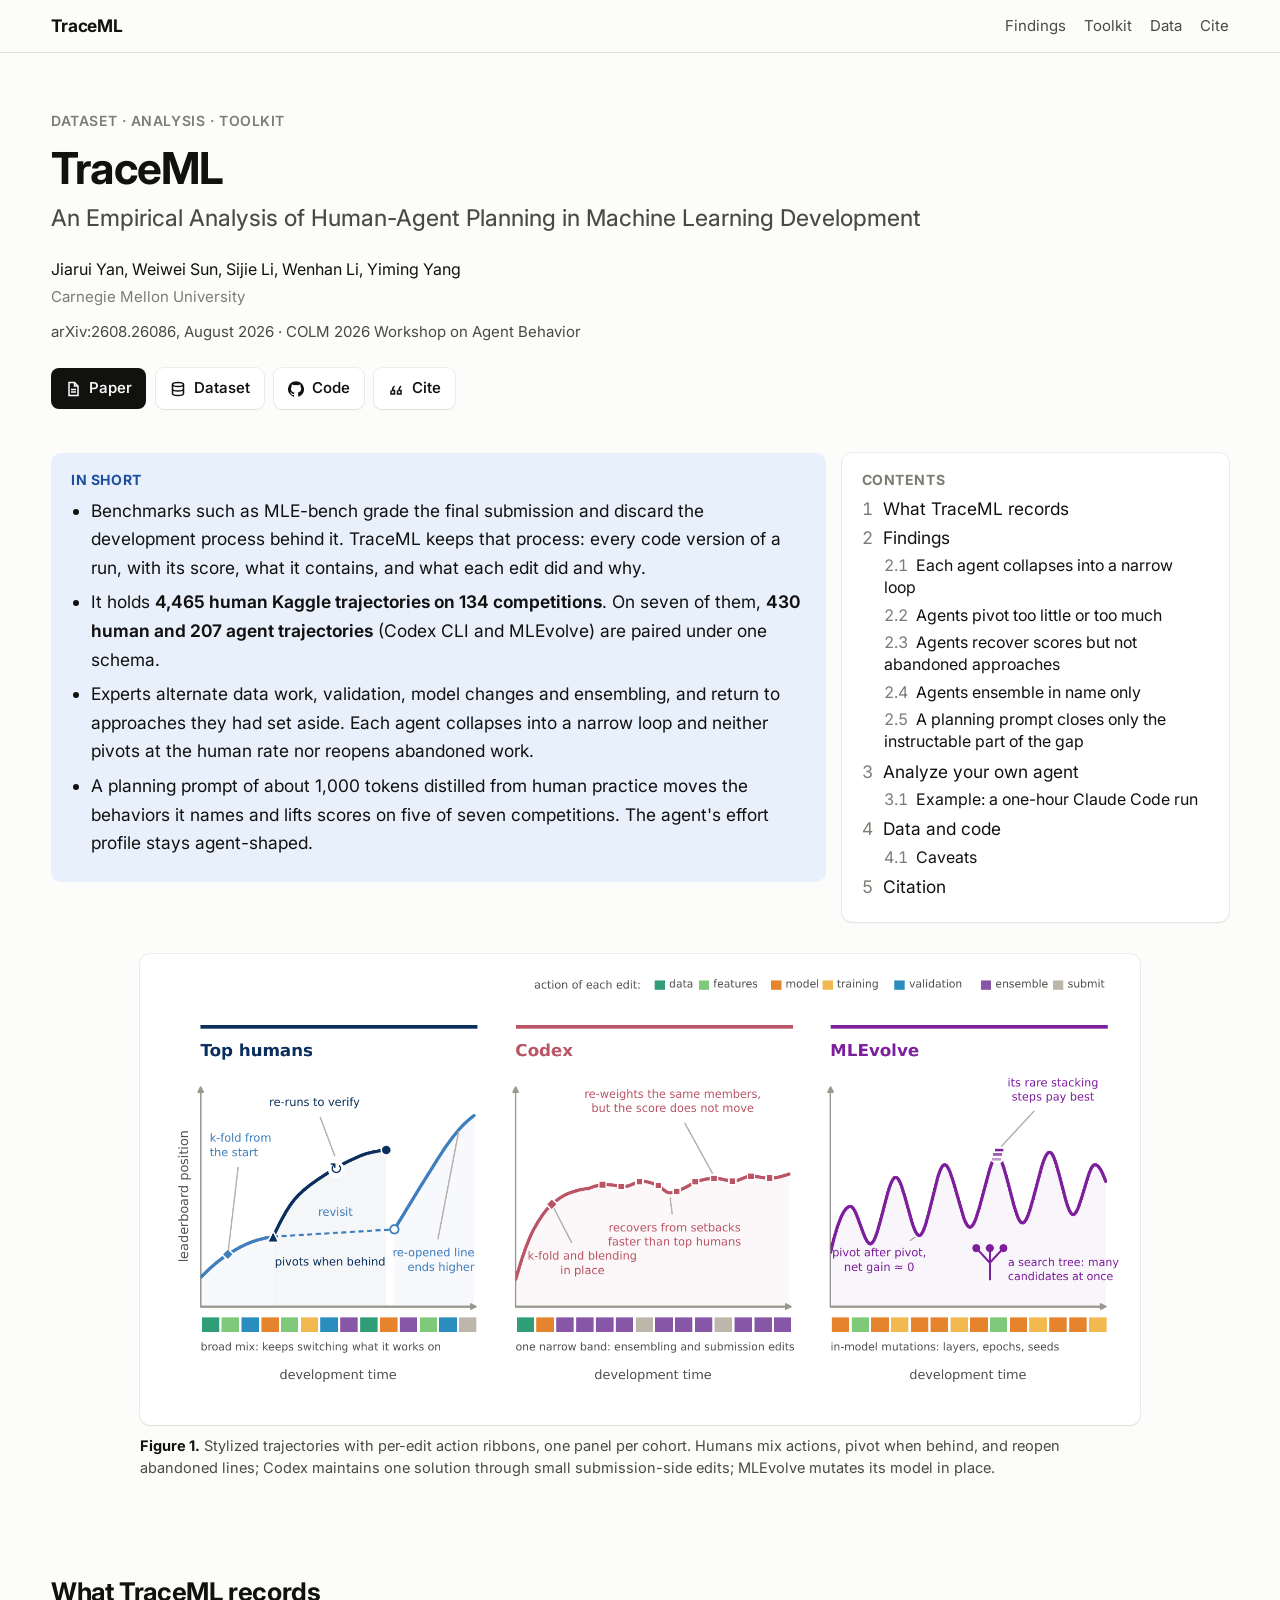
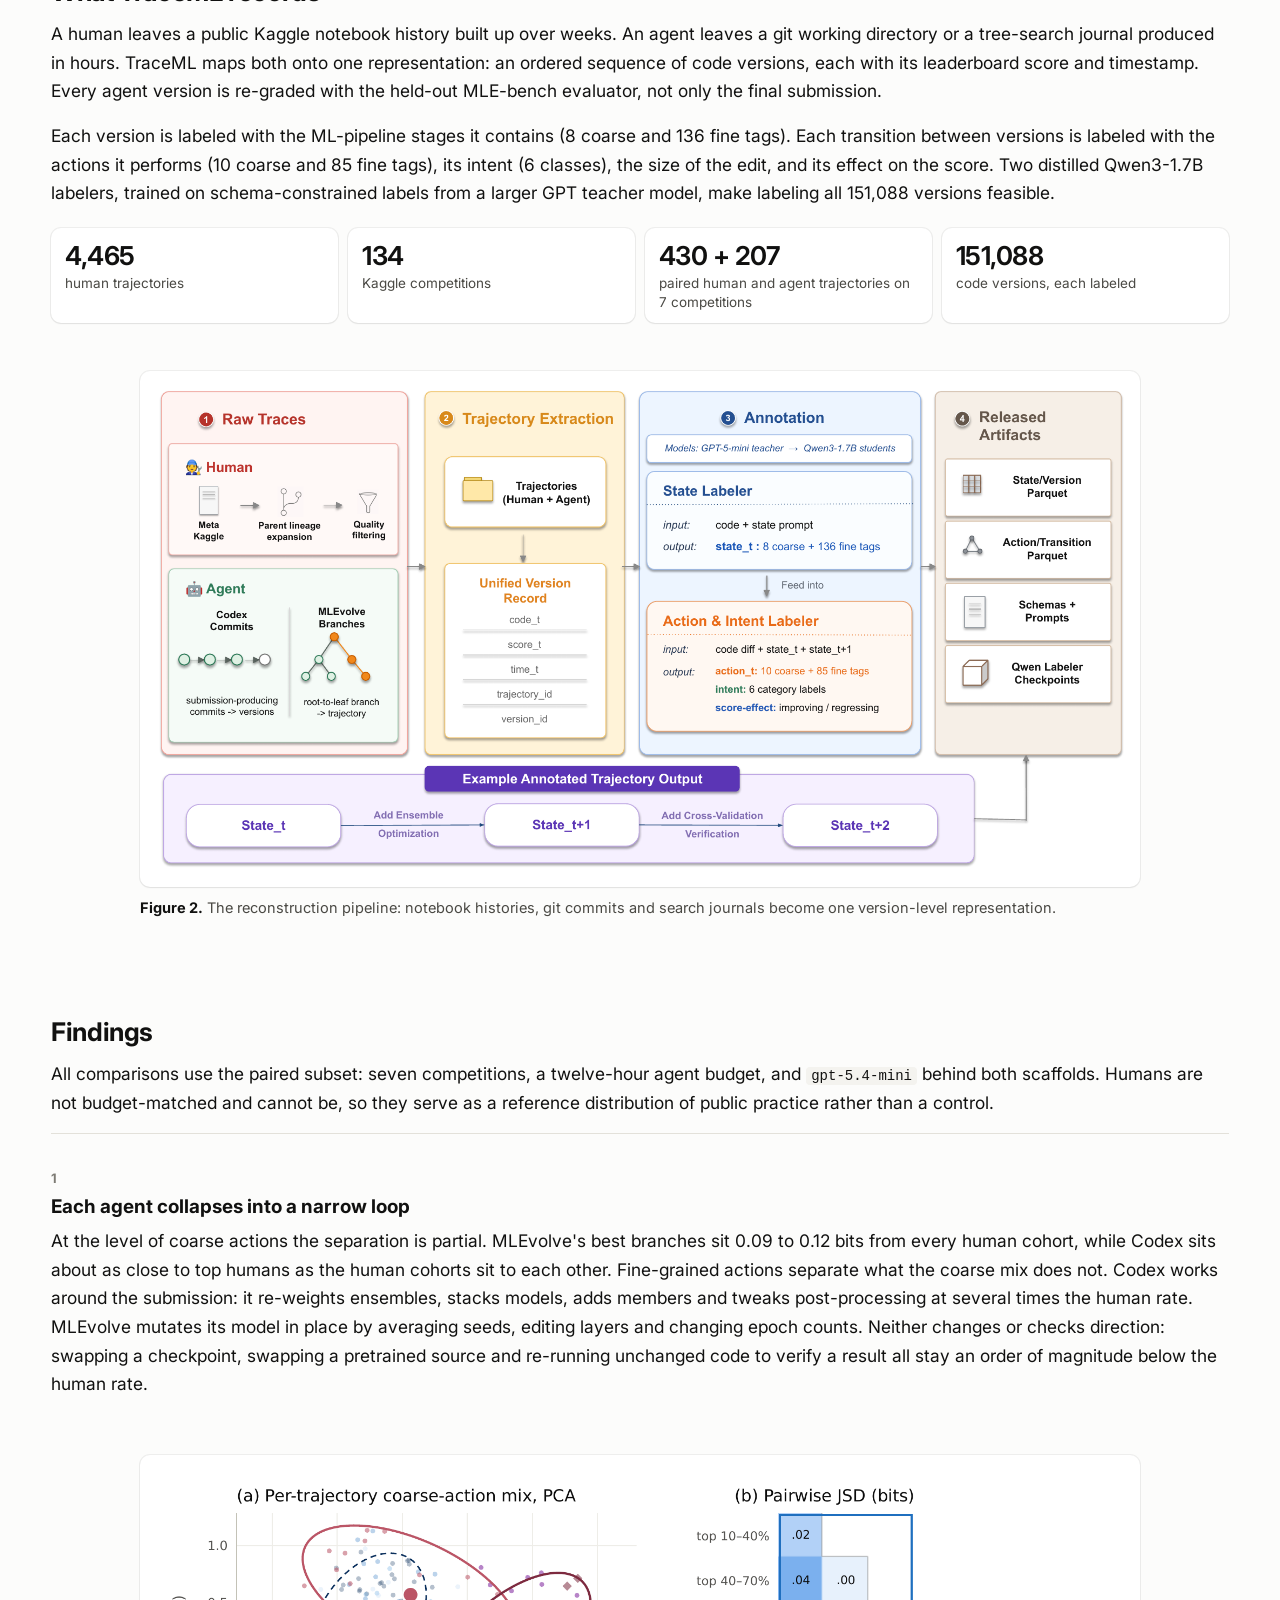
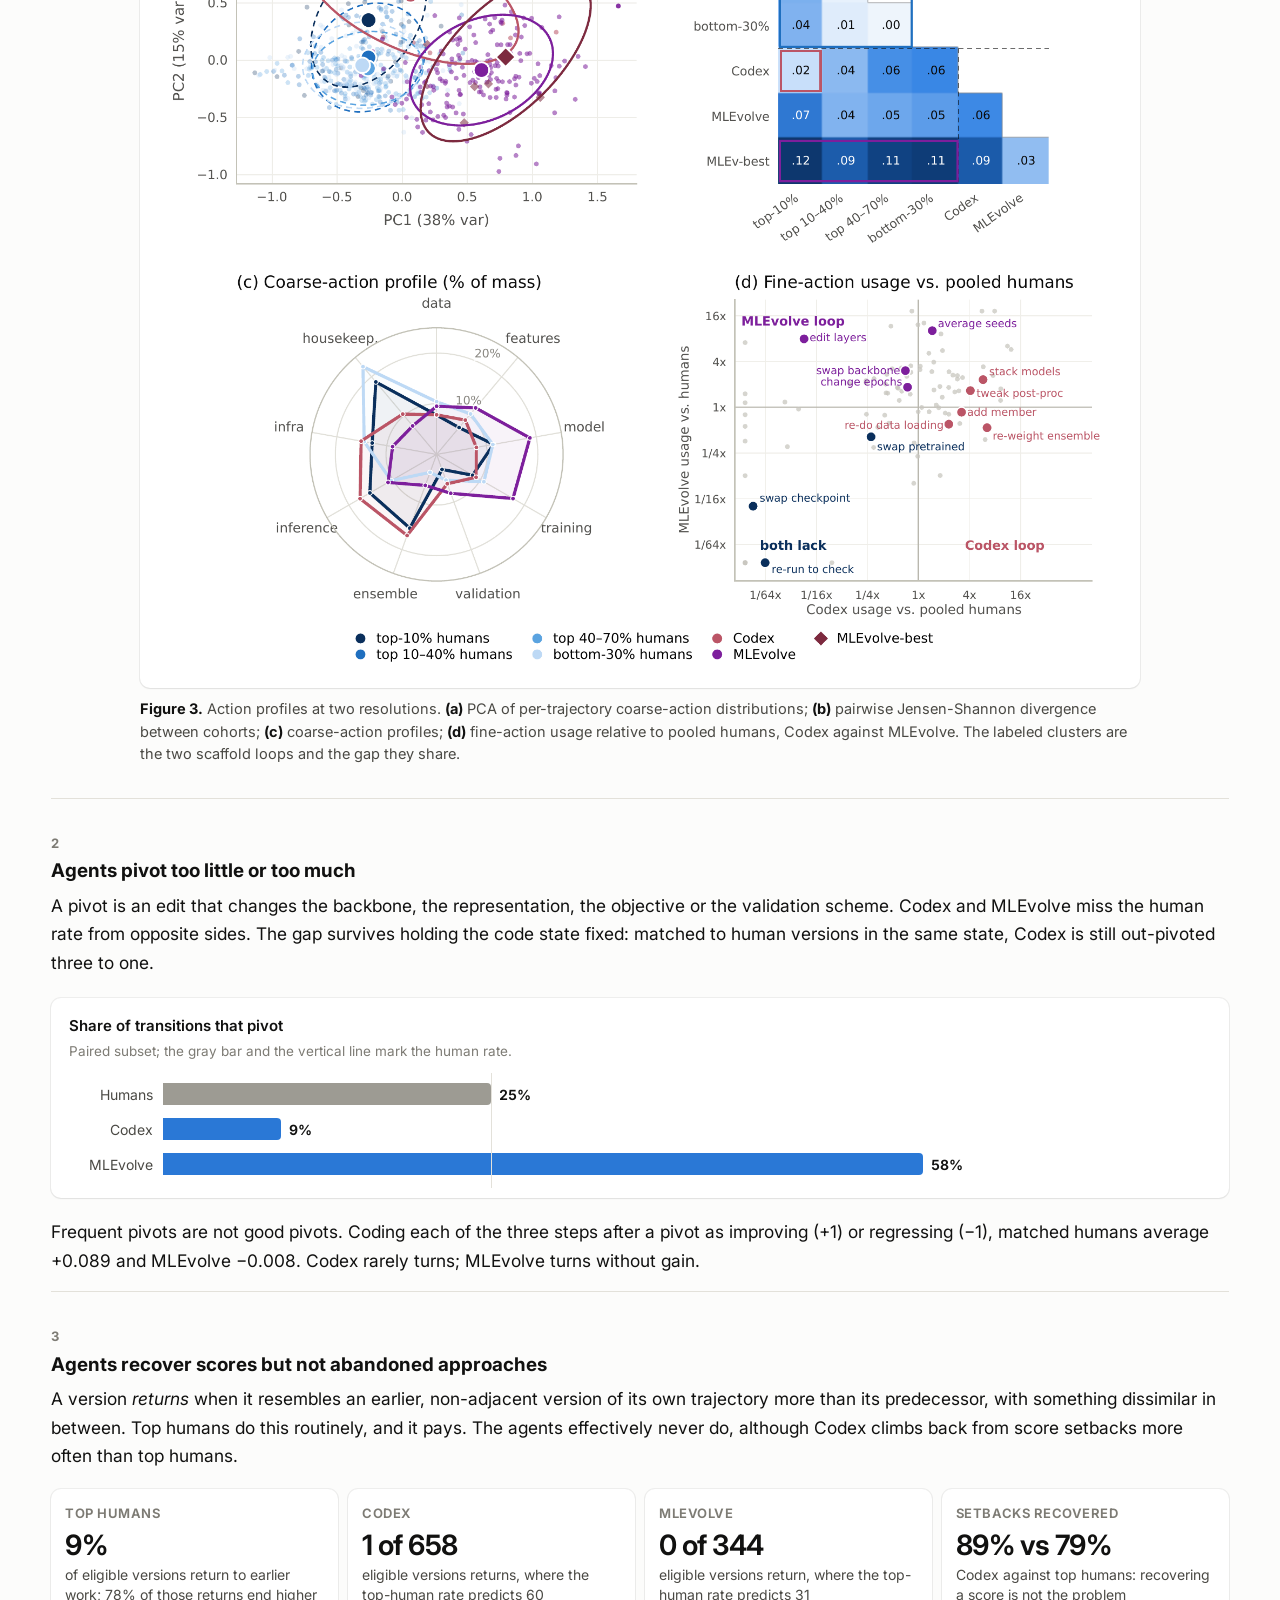
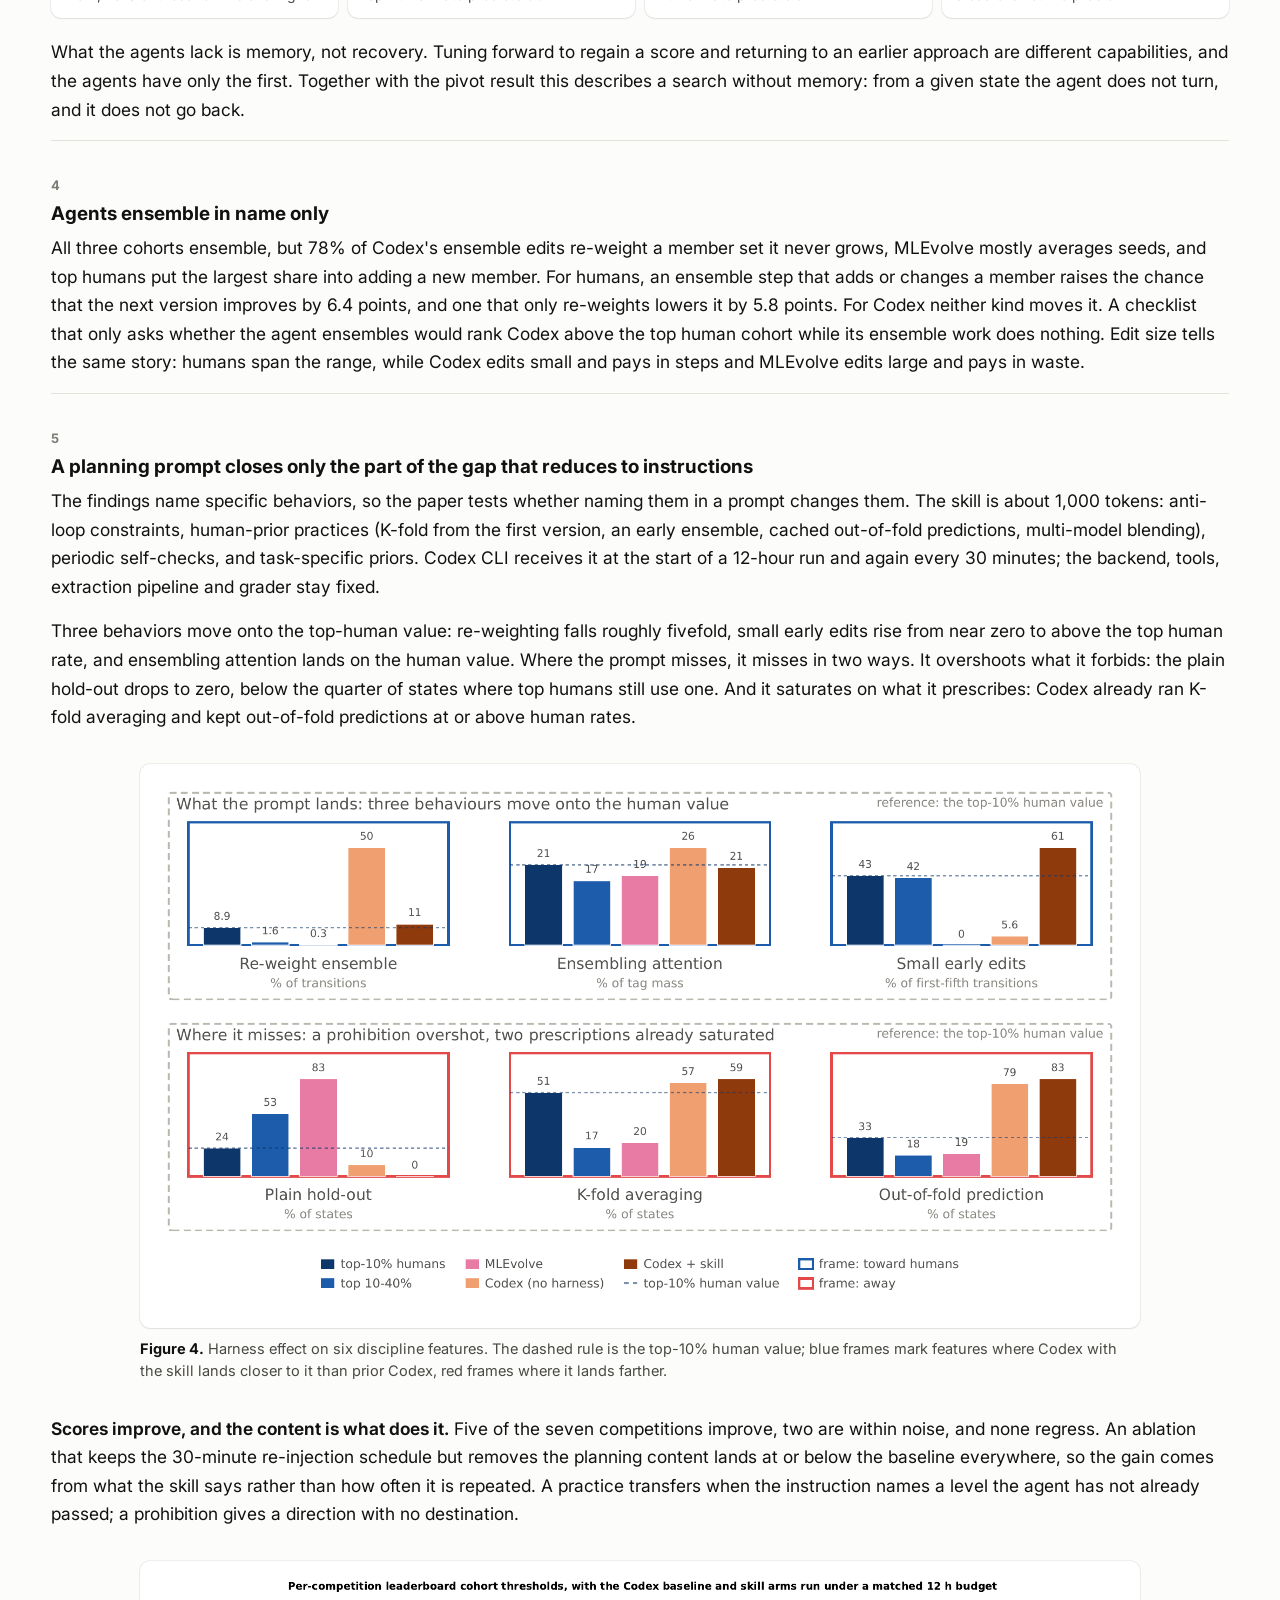
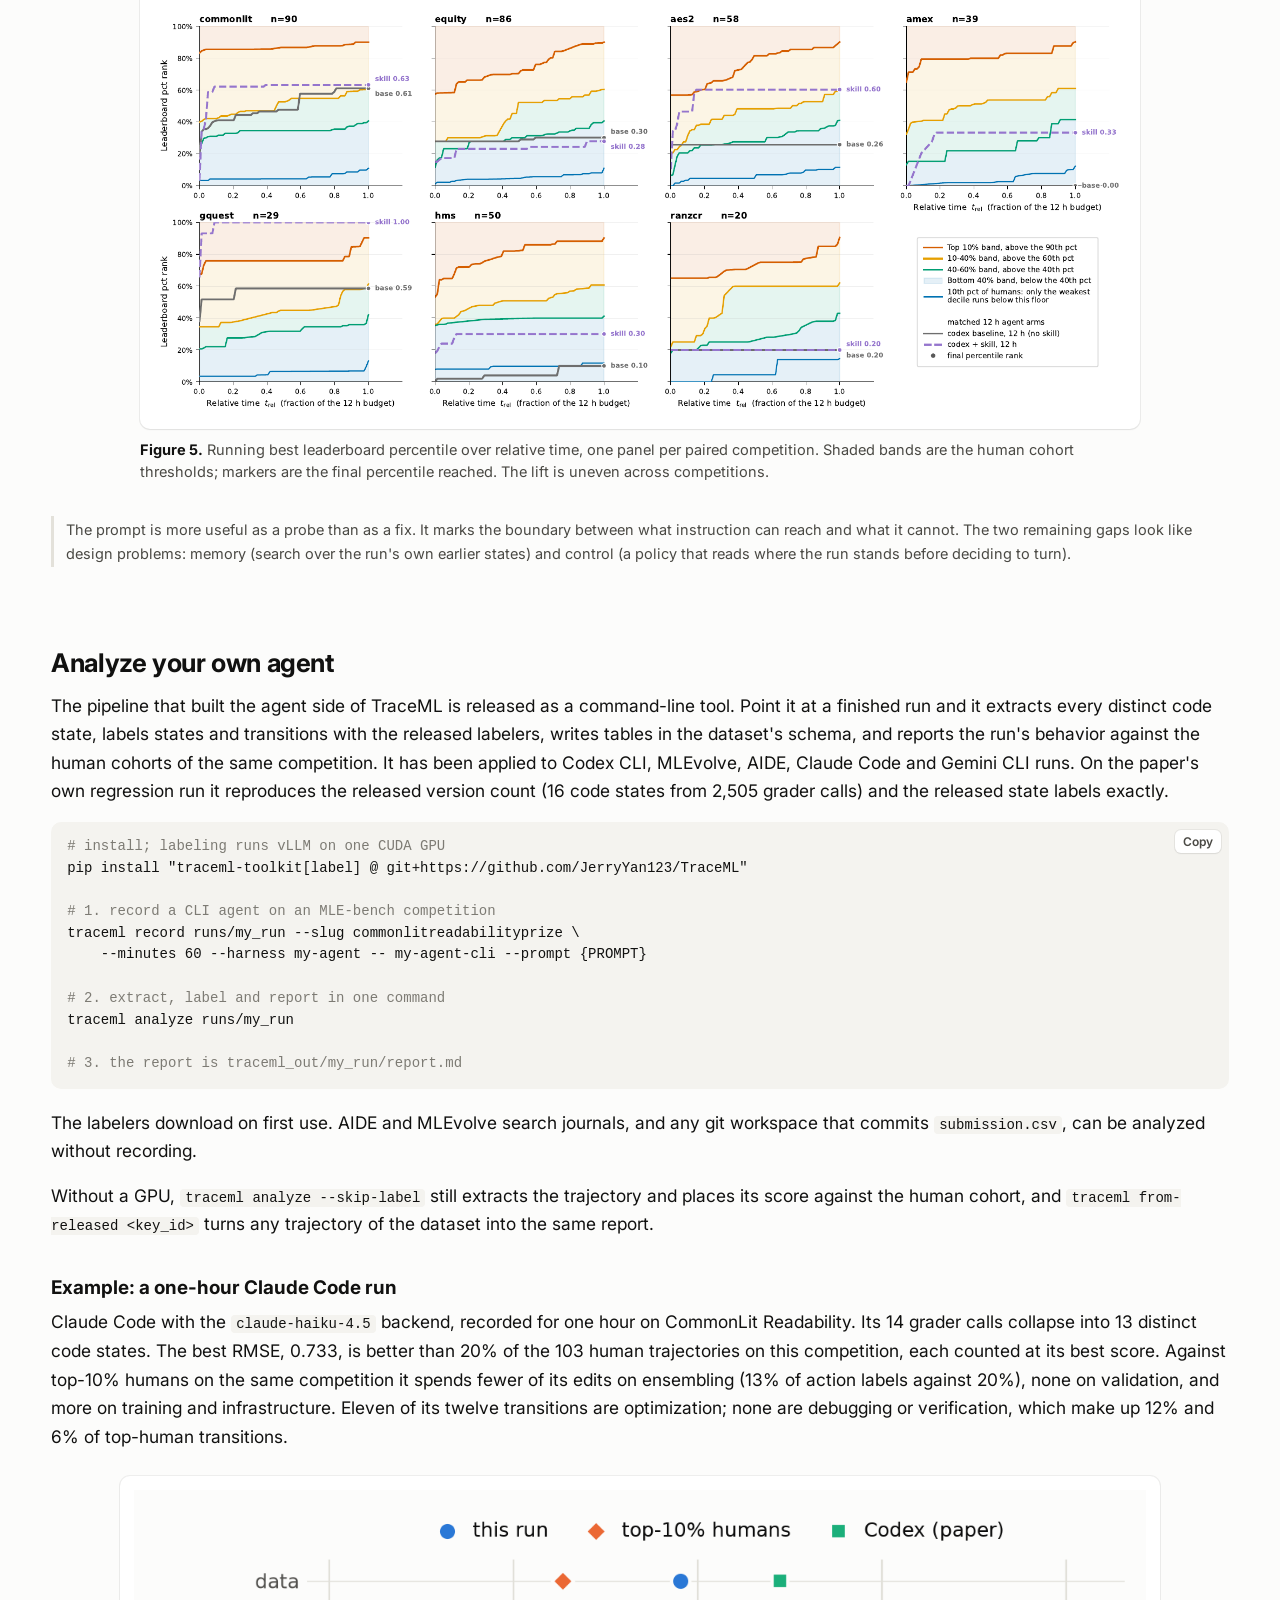
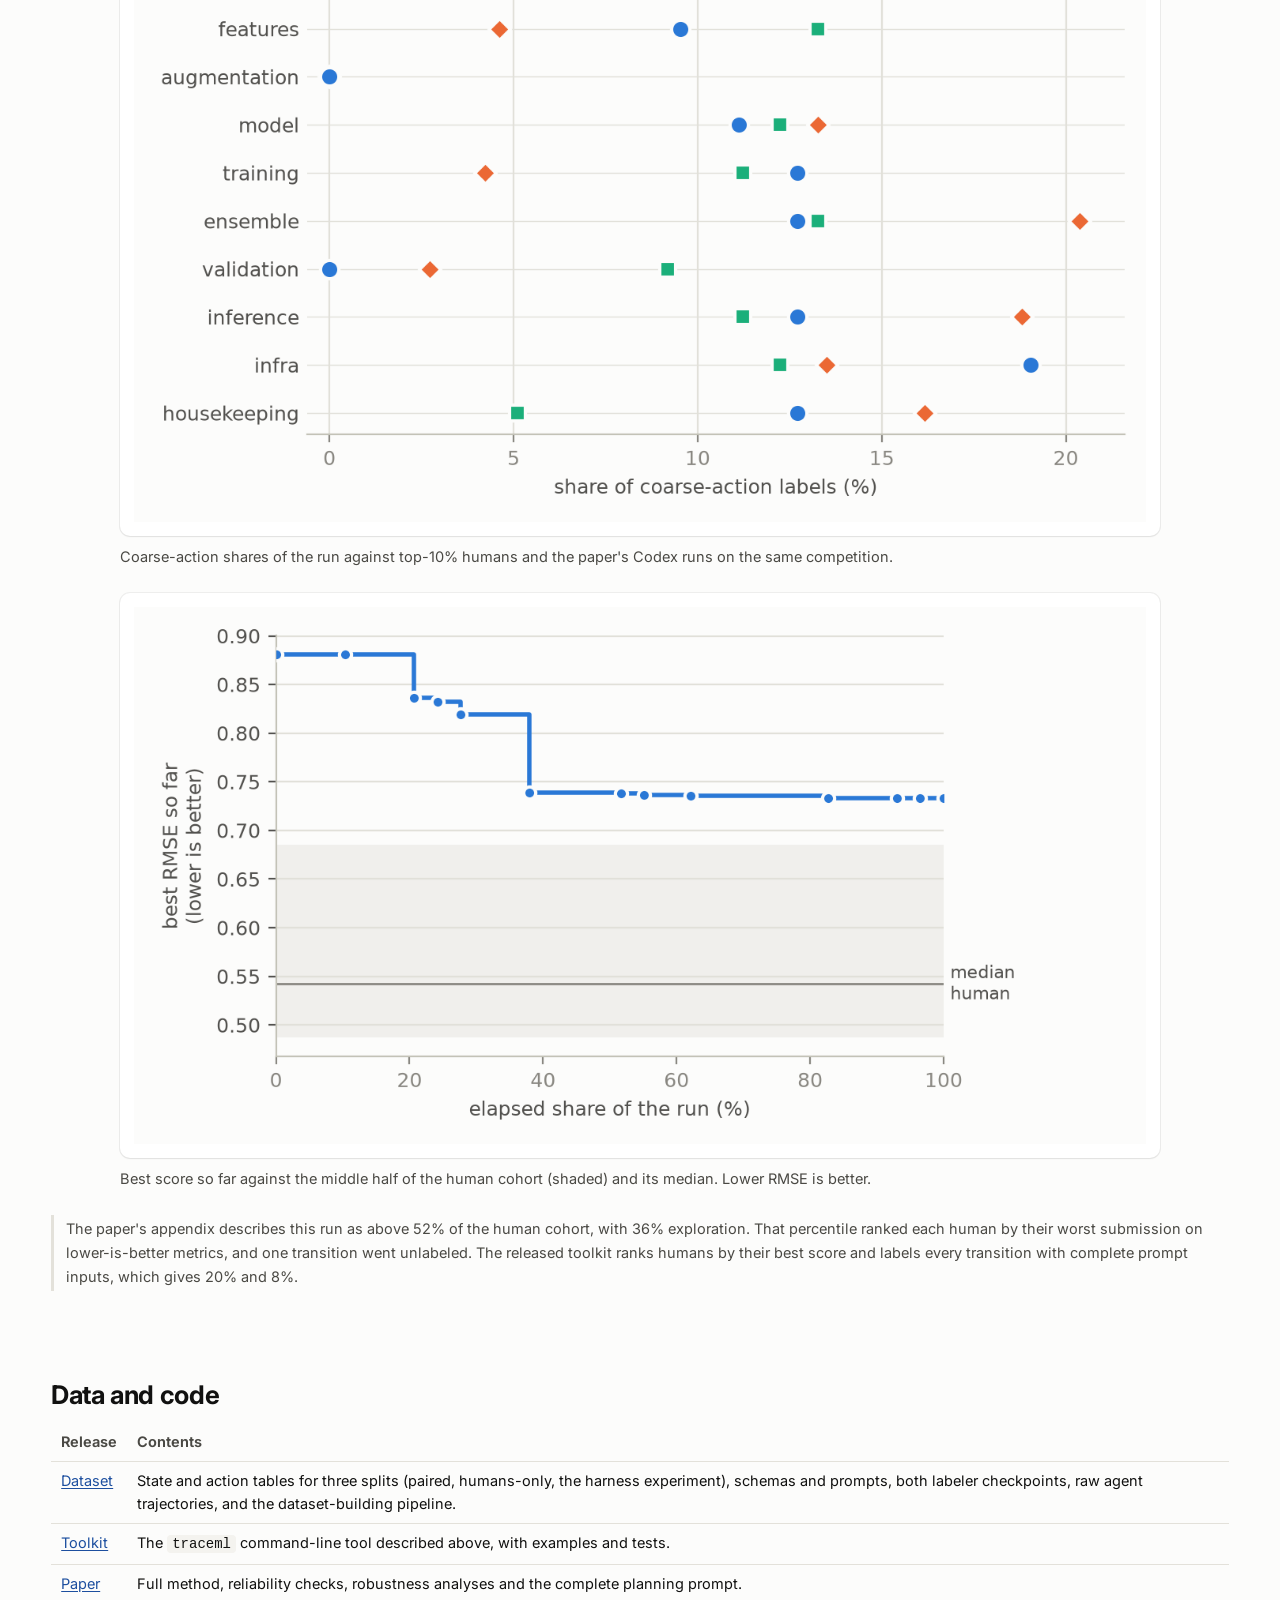
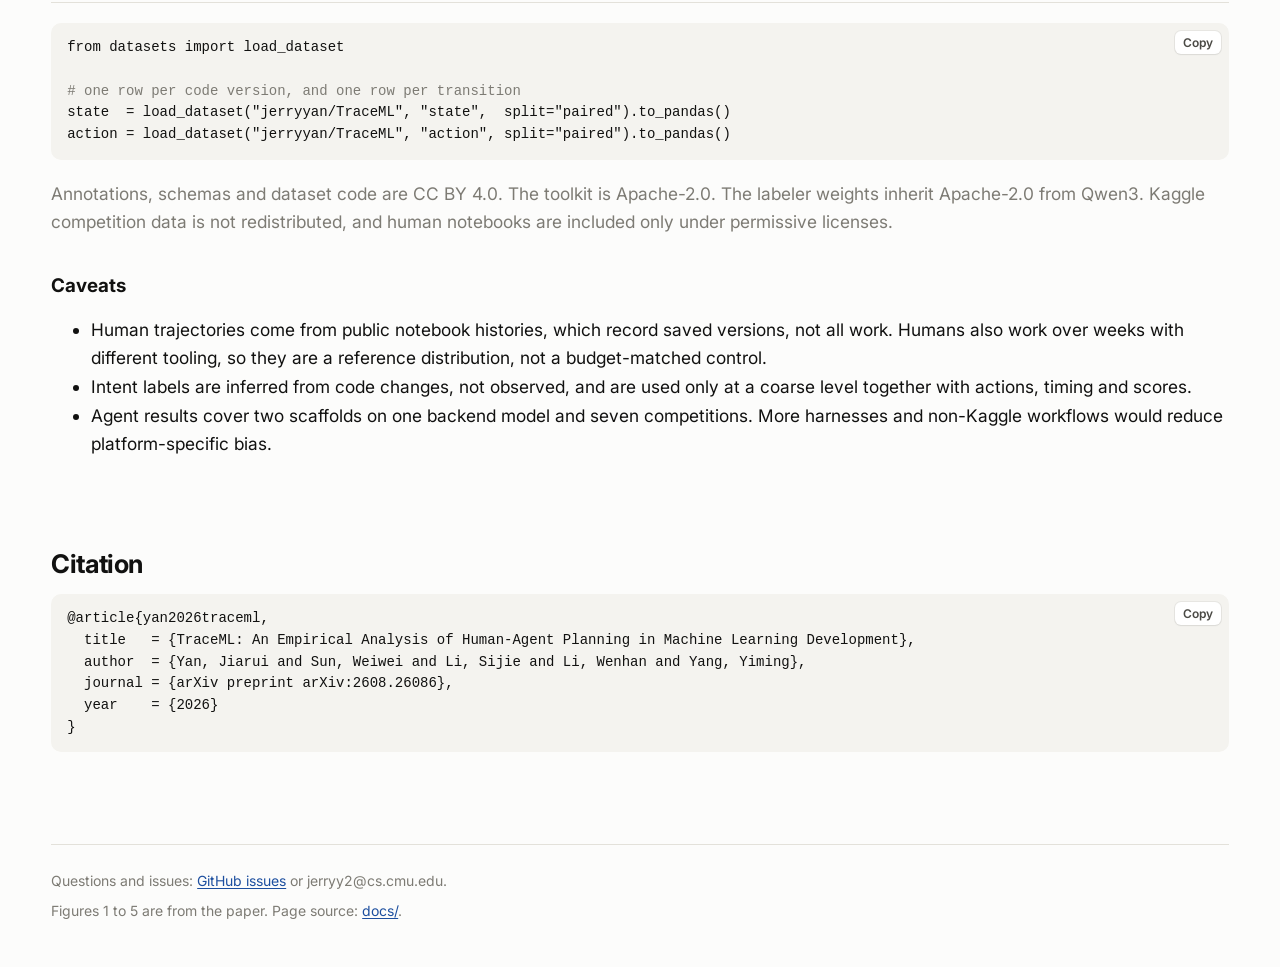
==== docs/index.html @ b80cb1fe "Add a contents box that links to every section of the project page Sits beside the summary on wide s" ====
<!doctype html>
<html lang="en">
<head>
<meta charset="utf-8">
<meta name="viewport" content="width=device-width, initial-scale=1">
<title>TraceML: Human-Agent Planning in ML Development</title>
<meta name="description" content="TraceML pairs 4,465 human Kaggle development trajectories with LLM-agent runs on the same competitions, labels every code version and edit, and shows where agents' development process departs from experts'. Dataset, paper and an open-source toolkit to analyze your own agent.">
<meta property="og:title" content="TraceML: An Empirical Analysis of Human-Agent Planning in Machine Learning Development">
<meta property="og:description" content="Version-level human and agent ML-development trajectories, the findings they support, and a toolkit to read any agent run against human practice.">
<meta property="og:image" content="https://jerryyan123.github.io/TraceML/figures/fig1-trajectories.png">
<meta property="og:url" content="https://jerryyan123.github.io/TraceML/">
<meta name="twitter:card" content="summary_large_image">
<link rel="icon" href="data:image/svg+xml,%3Csvg xmlns='http://www.w3.org/2000/svg' viewBox='0 0 32 32'%3E%3Crect width='32' height='32' rx='7' fill='%23111110'/%3E%3Cpath d='M6 22 L12 16 L17 19 L26 9' stroke='%236ea4f0' stroke-width='3' fill='none' stroke-linecap='round' stroke-linejoin='round'/%3E%3C/svg%3E">
<link rel="preconnect" href="https://fonts.googleapis.com">
<link rel="preconnect" href="https://fonts.gstatic.com" crossorigin>
<link href="https://fonts.googleapis.com/css2?family=Inter:wght@400..700&display=swap" rel="stylesheet">
<link rel="stylesheet" href="style.css">
</head>
<body>

<div class="topbar">
  <div class="wrap-wide">
    <a class="brand" href="#top">TraceML</a>
    <nav aria-label="Sections">
      <a href="#findings">Findings</a>
      <a href="#toolkit">Toolkit</a>
      <a href="#data" class="hide-sm">Data</a>
      <a href="#cite">Cite</a>
    </nav>
  </div>
</div>

<main id="top">
<div class="wrap">

<header class="hero">
  <p class="kicker">Dataset · Analysis · Toolkit</p>
  <h1>TraceML</h1>
  <p class="subtitle">An Empirical Analysis of Human-Agent Planning in Machine Learning Development</p>
  <p class="authors">Jiarui Yan, Weiwei Sun, Sijie Li, Wenhan Li, Yiming Yang</p>
  <p class="affil">Carnegie Mellon University</p>
  <p class="venue">arXiv:2608.26086, August 2026 · COLM 2026 Workshop on Agent Behavior</p>
  <div class="buttons">
    <a class="btn primary" href="https://arxiv.org/abs/2608.26086">
      <svg viewBox="0 0 16 16" fill="none" stroke="currentColor" stroke-width="1.5" aria-hidden="true"><path d="M4 1.5h5.5L13 5v9.5H4z"/><path d="M9.5 1.5V5H13M6 8.5h5M6 11h5"/></svg>Paper</a>
    <a class="btn" href="https://huggingface.co/datasets/jerryyan/TraceML">
      <svg viewBox="0 0 16 16" fill="none" stroke="currentColor" stroke-width="1.5" aria-hidden="true"><ellipse cx="8" cy="3.5" rx="5.5" ry="2"/><path d="M2.5 3.5v9c0 1.1 2.5 2 5.5 2s5.5-.9 5.5-2v-9M2.5 8c0 1.1 2.5 2 5.5 2s5.5-.9 5.5-2"/></svg>Dataset</a>
    <a class="btn" href="https://github.com/JerryYan123/TraceML">
      <svg viewBox="0 0 16 16" fill="currentColor" aria-hidden="true"><path d="M8 .2a8 8 0 0 0-2.5 15.6c.4 0 .5-.2.5-.4v-1.5c-2.2.5-2.7-1-2.7-1-.4-.9-.9-1.2-.9-1.2-.7-.5.1-.5.1-.5.8.1 1.2.8 1.2.8.7 1.3 1.9.9 2.4.7 0-.5.3-.9.5-1.1-1.8-.2-3.6-.9-3.6-4 0-.9.3-1.6.8-2.1-.1-.2-.4-1 .1-2.1 0 0 .7-.2 2.2.8a7.6 7.6 0 0 1 4 0c1.5-1 2.2-.8 2.2-.8.4 1.1.2 1.9.1 2.1.5.6.8 1.3.8 2.1 0 3.1-1.9 3.8-3.6 4 .3.3.6.8.6 1.5v2.2c0 .2.1.5.6.4A8 8 0 0 0 8 .2z"/></svg>Code</a>
    <a class="btn" href="#cite">
      <svg viewBox="0 0 16 16" fill="none" stroke="currentColor" stroke-width="1.5" aria-hidden="true"><path d="M3 9.5V13h3.5V9.5H4.5c0-2 .7-3.5 2-4.5M9.5 9.5V13H13V9.5h-2c0-2 .7-3.5 2-4.5"/></svg>Cite</a>
  </div>
</header>

<div class="intro-grid">
<section class="tldr" aria-labelledby="tldr-h">
  <h2 id="tldr-h">In short</h2>
  <ul>
    <li>Benchmarks such as MLE-bench grade the final submission and discard the development process behind it. TraceML keeps that process: every code version of a run, with its score, what it contains, and what each edit did and why.</li>
    <li>It holds <strong>4,465 human Kaggle trajectories on 134 competitions</strong>. On seven of them, <strong>430 human and 207 agent trajectories</strong> (Codex CLI and MLEvolve) are paired under one schema.</li>
    <li>Experts alternate data work, validation, model changes and ensembling, and return to approaches they had set aside. Each agent collapses into a narrow loop and neither pivots at the human rate nor reopens abandoned work.</li>
    <li>A planning prompt of about 1,000 tokens distilled from human practice moves the behaviors it names and lifts scores on five of seven competitions. The agent's effort profile stays agent-shaped.</li>
  </ul>
</section>
  <nav class="toc" aria-labelledby="toc-h">
    <h2 id="toc-h">Contents</h2>
    <ol>
      <li><a href="#records">What TraceML records</a></li>
      <li><a href="#findings">Findings</a>
        <ol>
          <li><a href="#f1">Each agent collapses into a narrow loop</a></li>
          <li><a href="#f2">Agents pivot too little or too much</a></li>
          <li><a href="#f3">Agents recover scores but not abandoned approaches</a></li>
          <li><a href="#f4">Agents ensemble in name only</a></li>
          <li><a href="#f5">A planning prompt closes only the instructable part of the gap</a></li>
        </ol>
      </li>
      <li><a href="#toolkit">Analyze your own agent</a>
        <ol><li><a href="#example">Example: a one-hour Claude Code run</a></li></ol>
      </li>
      <li><a href="#data">Data and code</a>
        <ol><li><a href="#caveats">Caveats</a></li></ol>
      </li>
      <li><a href="#cite">Citation</a></li>
    </ol>
  </nav>
</div>

</div>

<figure class="wide">
  <div class="frame"><img src="figures/fig1-trajectories.png" width="1800" height="819" alt="Three stylized development trajectories with a ribbon of per-edit actions under each. Top humans mix data, feature, model, validation and ensemble edits, pivot when behind and re-open an earlier line that ends higher. Codex stays in one narrow band of ensembling and submission edits while its score flattens. MLEvolve oscillates, pivoting repeatedly with net gain near zero, through in-model mutations."></div>
  <figcaption><b>Figure 1.</b> Stylized trajectories with per-edit action ribbons, one panel per cohort. Humans mix actions, pivot when behind, and reopen abandoned lines; Codex maintains one solution through small submission-side edits; MLEvolve mutates its model in place.</figcaption>
</figure>

<div class="wrap">

<section id="records" aria-labelledby="records-h">
  <h2 id="records-h">What TraceML records</h2>
  <p>A human leaves a public Kaggle notebook history built up over weeks. An agent leaves a git working directory or a tree-search journal produced in hours. TraceML maps both onto one representation: an ordered sequence of code versions, each with its leaderboard score and timestamp. Every agent version is re-graded with the held-out MLE-bench evaluator, not only the final submission.</p>
  <p>Each version is labeled with the ML-pipeline stages it contains (8 coarse and 136 fine tags). Each transition between versions is labeled with the actions it performs (10 coarse and 85 fine tags), its intent (6 classes), the size of the edit, and its effect on the score. Two distilled Qwen3-1.7B labelers, trained on schema-constrained labels from a larger GPT teacher model, make labeling all 151,088 versions feasible.</p>
  <div class="stats" role="list">
    <div class="stat" role="listitem"><div class="v">4,465</div><div class="l">human trajectories</div></div>
    <div class="stat" role="listitem"><div class="v">134</div><div class="l">Kaggle competitions</div></div>
    <div class="stat" role="listitem"><div class="v">430 + 207</div><div class="l">paired human and agent trajectories on 7 competitions</div></div>
    <div class="stat" role="listitem"><div class="v">151,088</div><div class="l">code versions, each labeled</div></div>
  </div>
</section>

</div>

<figure class="wide">
  <div class="frame"><img src="figures/fig2-pipeline.png" width="1800" height="904" loading="lazy" alt="Pipeline in four stages. Raw traces from Meta Kaggle notebooks, Codex git commits and MLEvolve search branches are extracted into one unified version record (code, score, time, trajectory and version ids). A state labeler outputs 8 coarse and 136 fine tags per version; an action and intent labeler reads the code diff and both states and outputs 10 coarse and 85 fine action tags, 6 intent classes and the score effect. Released artifacts are state and action parquet tables, schemas and prompts, and the Qwen labeler checkpoints."></div>
  <figcaption><b>Figure 2.</b> The reconstruction pipeline: notebook histories, git commits and search journals become one version-level representation.</figcaption>
</figure>

<div class="wrap">

<section id="findings" aria-labelledby="findings-h">
  <h2 id="findings-h">Findings</h2>
  <p>All comparisons use the paired subset: seven competitions, a twelve-hour agent budget, and <code>gpt-5.4-mini</code> behind both scaffolds. Humans are not budget-matched and cannot be, so they serve as a reference distribution of public practice rather than a control.</p>

  <div class="finding" id="f1">
    <span class="num">1</span>
    <h3>Each agent collapses into a narrow loop</h3>
    <p>At the level of coarse actions the separation is partial. MLEvolve's best branches sit 0.09 to 0.12 bits from every human cohort, while Codex sits about as close to top humans as the human cohorts sit to each other. Fine-grained actions separate what the coarse mix does not. Codex works around the submission: it re-weights ensembles, stacks models, adds members and tweaks post-processing at several times the human rate. MLEvolve mutates its model in place by averaging seeds, editing layers and changing epoch counts. Neither changes or checks direction: swapping a checkpoint, swapping a pretrained source and re-running unchanged code to verify a result all stay an order of magnitude below the human rate.</p>
  </div>
</div>

<figure class="wide">
  <div class="frame"><img src="figures/fig3-action-profiles.png" width="1800" height="1490" loading="lazy" alt="Four panels. (a) PCA of per-trajectory coarse-action mixes: human cohorts overlap on the left, MLEvolve sits to the right, Codex near top humans. (b) Pairwise Jensen-Shannon divergence: 0.02 between Codex and top-10% humans, 0.09 to 0.12 between MLEvolve-best and every human cohort. (c) Radar plot of coarse-action profiles. (d) Fine-action usage relative to pooled humans: an MLEvolve loop of edit layers, change epochs and average seeds; a Codex loop of stack models, tweak post-processing, add member and re-weight ensemble; and a shared gap where both rarely swap checkpoints, swap pretrained sources or re-run to check."></div>
  <figcaption><b>Figure 3.</b> Action profiles at two resolutions. <b>(a)</b> PCA of per-trajectory coarse-action distributions; <b>(b)</b> pairwise Jensen-Shannon divergence between cohorts; <b>(c)</b> coarse-action profiles; <b>(d)</b> fine-action usage relative to pooled humans, Codex against MLEvolve. The labeled clusters are the two scaffold loops and the gap they share.</figcaption>
</figure>

<div class="wrap">
  <div class="finding" id="f2">
    <span class="num">2</span>
    <h3>Agents pivot too little or too much</h3>
    <p>A pivot is an edit that changes the backbone, the representation, the objective or the validation scheme. Codex and MLEvolve miss the human rate from opposite sides. The gap survives holding the code state fixed: matched to human versions in the same state, Codex is still out-pivoted three to one.</p>
    <div class="chart" id="pivot-chart">
      <p class="chart-title">Share of transitions that pivot</p>
      <p class="chart-sub">Paired subset; the gray bar and the vertical line mark the human rate.</p>
      <div class="bars" role="img" aria-label="Humans pivot on 25% of transitions, Codex on 9%, MLEvolve on 58%.">
        <div class="bars-ref" style="left: calc(var(--label-w) + 10px + (100% - var(--label-w) - 10px) * 0.3125)" aria-hidden="true"></div>
        <div class="row" tabindex="0" data-tip="Humans: 25% of transitions are pivots. After a pivot, the next three steps average +0.089 (improving = +1, regressing = −1).">
          <span class="name">Humans</span><span class="track"><span class="fill ref" style="width:31.25%"></span><span class="v">25%</span></span>
        </div>
        <div class="row" tabindex="0" data-tip="Codex: 9% of transitions are pivots. Matched to humans in the same code state, it is out-pivoted three to one.">
          <span class="name">Codex</span><span class="track"><span class="fill" style="width:11.25%"></span><span class="v">9%</span></span>
        </div>
        <div class="row" tabindex="0" data-tip="MLEvolve: 58% of transitions are pivots. After a pivot, the next three steps average −0.008: gains and losses cancel.">
          <span class="name">MLEvolve</span><span class="track"><span class="fill" style="width:72.5%"></span><span class="v">58%</span></span>
        </div>
      </div>
      <div class="tooltip" role="status" aria-live="polite"></div>
    </div>
    <p>Frequent pivots are not good pivots. Coding each of the three steps after a pivot as improving (+1) or regressing (−1), matched humans average +0.089 and MLEvolve −0.008. Codex rarely turns; MLEvolve turns without gain.</p>
  </div>

  <div class="finding" id="f3">
    <span class="num">3</span>
    <h3>Agents recover scores but not abandoned approaches</h3>
    <p>A version <em>returns</em> when it resembles an earlier, non-adjacent version of its own trajectory more than its predecessor, with something dissimilar in between. Top humans do this routinely, and it pays. The agents effectively never do, although Codex climbs back from score setbacks more often than top humans.</p>
    <div class="tiles">
      <div class="tile"><div class="who">Top humans</div><div class="v">9%</div><div class="l">of eligible versions return to earlier work; 78% of those returns end higher</div></div>
      <div class="tile"><div class="who">Codex</div><div class="v">1 of 658</div><div class="l">eligible versions returns, where the top-human rate predicts 60</div></div>
      <div class="tile"><div class="who">MLEvolve</div><div class="v">0 of 344</div><div class="l">eligible versions return, where the top-human rate predicts 31</div></div>
      <div class="tile"><div class="who">Setbacks recovered</div><div class="v">89% vs 79%</div><div class="l">Codex against top humans: recovering a score is not the problem</div></div>
    </div>
    <p>What the agents lack is memory, not recovery. Tuning forward to regain a score and returning to an earlier approach are different capabilities, and the agents have only the first. Together with the pivot result this describes a search without memory: from a given state the agent does not turn, and it does not go back.</p>
  </div>

  <div class="finding" id="f4">
    <span class="num">4</span>
    <h3>Agents ensemble in name only</h3>
    <p>All three cohorts ensemble, but 78% of Codex's ensemble edits re-weight a member set it never grows, MLEvolve mostly averages seeds, and top humans put the largest share into adding a new member. For humans, an ensemble step that adds or changes a member raises the chance that the next version improves by 6.4 points, and one that only re-weights lowers it by 5.8 points. For Codex neither kind moves it. A checklist that only asks whether the agent ensembles would rank Codex above the top human cohort while its ensemble work does nothing. Edit size tells the same story: humans span the range, while Codex edits small and pays in steps and MLEvolve edits large and pays in waste.</p>
  </div>

  <div class="finding" id="f5">
    <span class="num">5</span>
    <h3>A planning prompt closes only the part of the gap that reduces to instructions</h3>
    <p>The findings name specific behaviors, so the paper tests whether naming them in a prompt changes them. The skill is about 1,000 tokens: anti-loop constraints, human-prior practices (K-fold from the first version, an early ensemble, cached out-of-fold predictions, multi-model blending), periodic self-checks, and task-specific priors. Codex CLI receives it at the start of a 12-hour run and again every 30 minutes; the backend, tools, extraction pipeline and grader stay fixed.</p>
    <p>Three behaviors move onto the top-human value: re-weighting falls roughly fivefold, small early edits rise from near zero to above the top human rate, and ensembling attention lands on the human value. Where the prompt misses, it misses in two ways. It overshoots what it forbids: the plain hold-out drops to zero, below the quarter of states where top humans still use one. And it saturates on what it prescribes: Codex already ran K-fold averaging and kept out-of-fold predictions at or above human rates.</p>
  </div>
</div>

<figure class="wide">
  <div class="frame"><img src="figures/fig4-harness-scorecard.png" width="1800" height="991" loading="lazy" alt="Six bar charts comparing top-10% humans, top 10-40% humans, MLEvolve, Codex without the harness and Codex with the skill. Moving toward humans: re-weight ensemble falls from 50% to 11% of transitions (top humans 8.9%), ensembling attention from 26% to 21% of tag mass (top humans 21%), small early edits rise from 5.6% to 61% (top humans 43%). Missing: plain hold-out falls from 10% to 0% of states (top humans 24%), K-fold averaging 57% to 59% (top humans 51%), out-of-fold prediction 79% to 83% (top humans 33%)."></div>
  <figcaption><b>Figure 4.</b> Harness effect on six discipline features. The dashed rule is the top-10% human value; blue frames mark features where Codex with the skill lands closer to it than prior Codex, red frames where it lands farther.</figcaption>
</figure>

<div class="wrap">
  <p><strong>Scores improve, and the content is what does it.</strong> Five of the seven competitions improve, two are within noise, and none regress. An ablation that keeps the 30-minute re-injection schedule but removes the planning content lands at or below the baseline everywhere, so the gain comes from what the skill says rather than how often it is repeated. A practice transfers when the instruction names a level the agent has not already passed; a prohibition gives a direction with no destination.</p>
</div>

<figure class="wide">
  <div class="frame"><img src="figures/fig5-thresholds.png" width="1800" height="813" loading="lazy" alt="Seven panels, one per paired competition, plotting the running best leaderboard percentile over the 12-hour budget for the Codex baseline and the Codex plus skill arm against shaded human cohort bands. Final percentiles, skill versus base: commonlit 0.63 vs 0.61, equity 0.28 vs 0.30, aes2 0.60 vs 0.26, amex 0.33 vs 0.00, gquest 1.00 vs 0.59, hms 0.30 vs 0.10, ranzcr 0.20 vs 0.20."></div>
  <figcaption><b>Figure 5.</b> Running best leaderboard percentile over relative time, one panel per paired competition. Shaded bands are the human cohort thresholds; markers are the final percentile reached. The lift is uneven across competitions.</figcaption>
</figure>

<div class="wrap">
  <p class="note">The prompt is more useful as a probe than as a fix. It marks the boundary between what instruction can reach and what it cannot. The two remaining gaps look like design problems: memory (search over the run's own earlier states) and control (a policy that reads where the run stands before deciding to turn).</p>
</section>

<section id="toolkit" aria-labelledby="toolkit-h">
  <h2 id="toolkit-h">Analyze your own agent</h2>
  <p>The pipeline that built the agent side of TraceML is released as a command-line tool. Point it at a finished run and it extracts every distinct code state, labels states and transitions with the released labelers, writes tables in the dataset's schema, and reports the run's behavior against the human cohorts of the same competition. It has been applied to Codex CLI, MLEvolve, AIDE, Claude Code and Gemini CLI runs. On the paper's own regression run it reproduces the released version count (16 code states from 2,505 grader calls) and the released state labels exactly.</p>
<pre><code><span class="c"># install; labeling runs vLLM on one CUDA GPU</span>
pip install "traceml-toolkit[label] @ git+https://github.com/JerryYan123/TraceML"

<span class="c"># 1. record a CLI agent on an MLE-bench competition</span>
traceml record runs/my_run --slug commonlitreadabilityprize \
    --minutes 60 --harness my-agent -- my-agent-cli --prompt {PROMPT}

<span class="c"># 2. extract, label and report in one command</span>
traceml analyze runs/my_run

<span class="c"># 3. the report is traceml_out/my_run/report.md</span></code></pre>
  <p>The labelers download on first use. AIDE and MLEvolve search journals, and any git workspace that commits <code>submission.csv</code>, can be analyzed without recording.</p>
  <p>Without a GPU, <code>traceml analyze --skip-label</code> still extracts the trajectory and places its score against the human cohort, and <code>traceml from-released &lt;key_id&gt;</code> turns any trajectory of the dataset into the same report.</p>

  <h3 id="example">Example: a one-hour Claude Code run</h3>
  <p>Claude Code with the <code>claude-haiku-4.5</code> backend, recorded for one hour on CommonLit Readability. Its 14 grader calls collapse into 13 distinct code states. The best RMSE, 0.733, is better than 20% of the 103 human trajectories on this competition, each counted at its best score. Against top-10% humans on the same competition it spends fewer of its edits on ensembling (13% of action labels against 20%), none on validation, and more on training and infrastructure. Eleven of its twelve transitions are optimization; none are debugging or verification, which make up 12% and 6% of top-human transitions.</p>
  <figure class="demo">
    <div class="frame"><img src="figures/demo-actions.png" width="1280" height="800" loading="lazy" alt="Dot plot of coarse-action shares for the Claude Code run, top-10% humans and Codex. The run spends more of its edits on training and infrastructure and less on ensembling, validation and inference than top humans."></div>
    <figcaption>Coarse-action shares of the run against top-10% humans and the paper's Codex runs on the same competition.</figcaption>
  </figure>
  <figure class="demo">
    <div class="frame"><img src="figures/demo-progress.png" width="1280" height="680" loading="lazy" alt="Step chart of the run's best RMSE so far falling from 0.88 to 0.733 over the hour, above the shaded middle half of human trajectories (about 0.49 to 0.69) and the human median of 0.54."></div>
    <figcaption>Best score so far against the middle half of the human cohort (shaded) and its median. Lower RMSE is better.</figcaption>
  </figure>
  <p class="note">The paper's appendix describes this run as above 52% of the human cohort, with 36% exploration. That percentile ranked each human by their worst submission on lower-is-better metrics, and one transition went unlabeled. The released toolkit ranks humans by their best score and labels every transition with complete prompt inputs, which gives 20% and 8%.</p>
</section>

<section id="data" aria-labelledby="data-h">
  <h2 id="data-h">Data and code</h2>
  <div class="table-wrap">
    <table>
      <thead><tr><th>Release</th><th>Contents</th></tr></thead>
      <tbody>
        <tr><td><a href="https://huggingface.co/datasets/jerryyan/TraceML">Dataset</a></td><td>State and action tables for three splits (paired, humans-only, the harness experiment), schemas and prompts, both labeler checkpoints, raw agent trajectories, and the dataset-building pipeline.</td></tr>
        <tr><td><a href="https://github.com/JerryYan123/TraceML">Toolkit</a></td><td>The <code>traceml</code> command-line tool described above, with examples and tests.</td></tr>
        <tr><td><a href="https://arxiv.org/abs/2608.26086">Paper</a></td><td>Full method, reliability checks, robustness analyses and the complete planning prompt.</td></tr>
      </tbody>
    </table>
  </div>
<pre><code>from datasets import load_dataset

<span class="c"># one row per code version, and one row per transition</span>
state  = load_dataset("jerryyan/TraceML", "state",  split="paired").to_pandas()
action = load_dataset("jerryyan/TraceML", "action", split="paired").to_pandas()</code></pre>
  <p class="muted">Annotations, schemas and dataset code are CC BY 4.0. The toolkit is Apache-2.0. The labeler weights inherit Apache-2.0 from Qwen3. Kaggle competition data is not redistributed, and human notebooks are included only under permissive licenses.</p>

  <h3 id="caveats">Caveats</h3>
  <ul>
    <li>Human trajectories come from public notebook histories, which record saved versions, not all work. Humans also work over weeks with different tooling, so they are a reference distribution, not a budget-matched control.</li>
    <li>Intent labels are inferred from code changes, not observed, and are used only at a coarse level together with actions, timing and scores.</li>
    <li>Agent results cover two scaffolds on one backend model and seven competitions. More harnesses and non-Kaggle workflows would reduce platform-specific bias.</li>
  </ul>
</section>

<section id="cite" aria-labelledby="cite-h">
  <h2 id="cite-h">Citation</h2>
<pre><code>@article{yan2026traceml,
  title   = {TraceML: An Empirical Analysis of Human-Agent Planning in Machine Learning Development},
  author  = {Yan, Jiarui and Sun, Weiwei and Li, Sijie and Li, Wenhan and Yang, Yiming},
  journal = {arXiv preprint arXiv:2608.26086},
  year    = {2026}
}</code></pre>
</section>

<footer>
  <p>Questions and issues: <a href="https://github.com/JerryYan123/TraceML/issues">GitHub issues</a> or jerryy2@cs.cmu.edu.</p>
  <p>Figures 1 to 5 are from the paper. Page source: <a href="https://github.com/JerryYan123/TraceML/tree/main/docs">docs/</a>.</p>
</footer>

</div>
</main>

<script>
  // copy buttons on code blocks
  document.querySelectorAll("pre").forEach(function (pre) {
    var b = document.createElement("button");
    b.className = "copy"; b.type = "button"; b.textContent = "Copy";
    b.addEventListener("click", function () {
      var text = pre.querySelector("code").innerText;
      (navigator.clipboard ? navigator.clipboard.writeText(text) : Promise.reject()).then(function () {
        b.textContent = "Copied"; setTimeout(function () { b.textContent = "Copy"; }, 1400);
      }).catch(function () { b.textContent = "Select and copy"; });
    });
    pre.appendChild(b);
  });
  // hover and focus tooltips on chart bars
  document.querySelectorAll(".chart").forEach(function (chart) {
    var tip = chart.querySelector(".tooltip");
    if (!tip) return;
    function show(el, x, y) {
      tip.textContent = el.getAttribute("data-tip");
      var box = chart.getBoundingClientRect();
      var left = Math.min(Math.max(8, x - box.left + 12), box.width - 270);
      tip.style.left = Math.max(8, left) + "px";
      tip.style.top = (y - box.top + 14) + "px";
      tip.style.opacity = 1;
    }
    chart.querySelectorAll("[data-tip]").forEach(function (el) {
      el.addEventListener("mousemove", function (e) { show(el, e.clientX, e.clientY); });
      el.addEventListener("mouseleave", function () { tip.style.opacity = 0; });
      el.addEventListener("focus", function () {
        var r = el.getBoundingClientRect(); show(el, r.left + 90, r.top + 10);
      });
      el.addEventListener("blur", function () { tip.style.opacity = 0; });
    });
  });
</script>
</body>
</html>
---- docs/style.css ----
:root {
  color-scheme: light;
  --bg: #fcfcfb;
  --surface: #ffffff;
  --surface-2: #f4f3ef;
  --ink: #111110;
  --ink-2: #4a4944;
  --muted: #7d7b74;
  --rule: #e3e1da;
  --accent: #2a64c8;
  --accent-ink: #1d4f9f;
  --accent-soft: #e8f0fc;
  --bar: #2a78d6;
  --bar-ref: #9d9b93;
  --code-bg: #f4f3ef;
  --figure-bg: #ffffff;
  --shadow: 0 1px 2px rgba(17, 17, 16, 0.06), 0 0 0 1px rgba(17, 17, 16, 0.06);
  --gutter: clamp(16px, 4vw, 72px);
  --font: "Inter", system-ui, -apple-system, "Segoe UI", Roboto, Helvetica, Arial, sans-serif;
  --mono: ui-monospace, "SF Mono", Menlo, Consolas, monospace;
}

@media (prefers-color-scheme: dark) {
  :root:not([data-theme="light"]) {
    color-scheme: dark;
    --bg: #141413;
    --surface: #1c1c1a;
    --surface-2: #232321;
    --ink: #f2f1ec;
    --ink-2: #c3c2b7;
    --muted: #8f8d85;
    --rule: #2e2e2b;
    --accent: #6ea4f0;
    --accent-ink: #9cc0f5;
    --accent-soft: #1d2a3d;
    --bar: #3987e5;
    --bar-ref: #6f6d66;
    --code-bg: #1f1f1d;
    --figure-bg: #ffffff;
    --shadow: 0 0 0 1px rgba(255, 255, 255, 0.08);
  }
}

:root[data-theme="dark"] {
  color-scheme: dark;
  --bg: #141413;
  --surface: #1c1c1a;
  --surface-2: #232321;
  --ink: #f2f1ec;
  --ink-2: #c3c2b7;
  --muted: #8f8d85;
  --rule: #2e2e2b;
  --accent: #6ea4f0;
  --accent-ink: #9cc0f5;
  --accent-soft: #1d2a3d;
  --bar: #3987e5;
  --bar-ref: #6f6d66;
  --code-bg: #1f1f1d;
  --figure-bg: #ffffff;
  --shadow: 0 0 0 1px rgba(255, 255, 255, 0.08);
}

* { box-sizing: border-box; }

html { -webkit-text-size-adjust: 100%; scroll-behavior: smooth; }

body {
  margin: 0;
  background: var(--bg);
  color: var(--ink);
  font-family: var(--font);
  font-size: clamp(16px, calc(13.5px + 0.3vw), 20px);
  line-height: 1.65;
  overflow-x: hidden;
}

a { color: var(--accent-ink); text-underline-offset: 2px; }
a:hover { color: var(--accent); }

/* Fluid layout: content spans the window minus a margin that grows with it. */
.wrap, .wrap-wide { margin: 0; padding: 0 var(--gutter); }

/* ---- top bar ---- */
.topbar {
  position: sticky; top: 0; z-index: 10;
  background: color-mix(in srgb, var(--bg) 88%, transparent);
  backdrop-filter: blur(8px);
  border-bottom: 1px solid var(--rule);
}
.topbar .wrap-wide { display: flex; align-items: center; justify-content: space-between; gap: 12px; height: 52px; }
.brand { font-weight: 700; letter-spacing: -0.01em; color: var(--ink); text-decoration: none; }
.topbar nav { display: flex; gap: 18px; font-size: 15px; }
.topbar nav a { color: var(--ink-2); text-decoration: none; }
.topbar nav a:hover { color: var(--ink); }

/* ---- header ---- */
header.hero { padding: 56px 0 8px; }
.kicker { font-size: 14px; font-weight: 600; letter-spacing: 0.04em; text-transform: uppercase; color: var(--muted); margin: 0 0 12px; }
h1 { font-size: clamp(30px, 5vw, 44px); line-height: 1.12; letter-spacing: -0.02em; margin: 0 0 10px; }
.subtitle { font-size: clamp(19px, 2.6vw, 23px); line-height: 1.35; color: var(--ink-2); margin: 0 0 22px; font-weight: 450; }
.authors { margin: 0; font-size: 16px; }
.affil { margin: 2px 0 0; font-size: 15px; color: var(--muted); }
.venue { margin: 10px 0 0; font-size: 15px; color: var(--ink-2); }

.buttons { display: flex; flex-wrap: wrap; gap: 10px; margin: 24px 0 8px; }
.btn {
  display: inline-flex; align-items: center; gap: 8px;
  padding: 8px 14px; border-radius: 8px;
  font-size: 15px; font-weight: 550; text-decoration: none;
  color: var(--ink); background: var(--surface); box-shadow: var(--shadow);
}
.btn:hover { color: var(--ink); background: var(--surface-2); }
.btn svg { width: 16px; height: 16px; flex: none; }
.btn.primary { background: var(--ink); color: var(--bg); box-shadow: none; }
.btn.primary:hover { background: var(--ink-2); color: var(--bg); }

/* ---- text ---- */
section { padding: 8px 0; }
h2 { font-size: clamp(24px, calc(18px + 0.6vw), 32px); letter-spacing: -0.015em; line-height: 1.25; margin: 56px 0 12px; }
h3 { font-size: clamp(18px, calc(15px + 0.3vw), 22px); line-height: 1.35; margin: 36px 0 8px; }
p { margin: 0 0 16px; }
.lede { font-size: 18px; color: var(--ink); }
.muted { color: var(--muted); }
strong { font-weight: 650; }

.tldr {
  margin: 28px 0 8px; padding: 18px 20px;
  background: var(--accent-soft); border-radius: 10px;
}
.tldr h2 { margin: 0 0 8px; font-size: 14px; font-weight: 700; letter-spacing: 0.04em; text-transform: uppercase; color: var(--accent-ink); }
.tldr ul { margin: 0; padding-left: 20px; }
.tldr li { margin: 6px 0; }

/* ---- summary + contents ---- */
.intro-grid { display: grid; grid-template-columns: 1fr; gap: 16px; margin: 28px 0 8px; }
@media (min-width: 1100px) {
  .intro-grid { grid-template-columns: minmax(0, 2fr) minmax(300px, 1fr); align-items: start; }
}
.intro-grid .tldr { margin: 0; }
.toc { background: var(--surface); box-shadow: var(--shadow); border-radius: 10px; padding: 18px 20px; }
.toc h2 { margin: 0 0 8px; font-size: 14px; font-weight: 700; letter-spacing: 0.04em; text-transform: uppercase; color: var(--muted); }
.toc ol { counter-reset: toc; list-style: none; margin: 0; padding: 0; }
.toc li { counter-increment: toc; margin: 5px 0; line-height: 1.4; }
.toc li > a::before { content: counters(toc, ".") "  "; color: var(--muted); font-variant-numeric: tabular-nums; white-space: pre; }
.toc ol ol { margin: 4px 0 6px; padding-left: 1.4em; font-size: 0.92em; }
.toc a { color: var(--ink); text-decoration: none; }
.toc a:hover { color: var(--accent-ink); text-decoration: underline; }
/* land anchor jumps below the sticky top bar */
[id] { scroll-margin-top: 72px; }

/* ---- figures ---- */
figure { margin: 28px 0; }
/* Figures grow with the window: 85% of the content width on wide screens, at most 1500px, centered. */
figure.wide { margin: 32px 0; padding: 0 var(--gutter); }
figure.wide > .frame, figure.wide > figcaption { width: min(100%, 1500px); margin-left: auto; margin-right: auto; }
@media (min-width: 900px) {
  figure.wide > .frame, figure.wide > figcaption { width: min(85%, 1500px); }
}
figure.demo { max-width: 1040px; margin: 24px auto; }
figure .frame {
  background: var(--figure-bg); border-radius: 10px; padding: 14px;
  box-shadow: var(--shadow);
}
figure img { display: block; width: 100%; height: auto; }
figcaption { margin-top: 10px; font-size: clamp(14px, calc(12px + 0.2vw), 16.5px); line-height: 1.55; color: var(--ink-2); }
figcaption b { color: var(--ink); }

/* ---- stat tiles ---- */
.stats { display: grid; grid-template-columns: repeat(auto-fit, minmax(128px, 1fr)); gap: 10px; margin: 20px 0 8px; }
.stat { background: var(--surface); box-shadow: var(--shadow); border-radius: 10px; padding: 14px 14px 12px; }
.stat .v { font-size: 26px; font-weight: 650; letter-spacing: -0.02em; line-height: 1.1; }
.stat .l { font-size: 13.5px; color: var(--ink-2); line-height: 1.35; margin-top: 4px; }

/* ---- finding blocks ---- */
.finding { border-top: 1px solid var(--rule); padding-top: 4px; }
.finding .num { font-size: 13px; font-weight: 700; color: var(--muted); letter-spacing: 0.05em; margin-top: 30px; display: block; }
.finding h3 { margin-top: 4px; }

/* ---- inline chart ---- */
.chart { background: var(--surface); box-shadow: var(--shadow); border-radius: 10px; padding: 16px 18px 10px; margin: 20px 0; position: relative; }
.chart-title { font-size: 15px; font-weight: 600; margin: 0; }
.chart-sub { font-size: 13.5px; color: var(--muted); margin: 2px 0 10px; }
.bars { --label-w: 84px; position: relative; padding: 4px 0 6px; }
.bars .row { display: grid; grid-template-columns: var(--label-w) 1fr; align-items: center; gap: 10px; padding: 6px 0; outline-offset: 2px; }
.bars .name { font-size: 14px; color: var(--ink-2); text-align: right; }
.bars .track { display: flex; align-items: center; gap: 8px; min-width: 0; }
.bars .fill { display: block; height: 22px; background: var(--bar); border-radius: 0 4px 4px 0; flex: none; }
.bars .fill.ref { background: var(--bar-ref); }
.bars .v { font-size: 14px; font-weight: 650; color: var(--ink); font-variant-numeric: tabular-nums; }
.bars .row:hover .fill, .bars .row:focus .fill { filter: brightness(1.08); }
.bars-ref { position: absolute; top: 0; bottom: 0; width: 1px; background: var(--rule); pointer-events: none; }
.tooltip {
  position: absolute; pointer-events: none; opacity: 0; transition: opacity .12s;
  background: var(--ink); color: var(--bg); font-size: 13px; line-height: 1.4;
  padding: 6px 9px; border-radius: 6px; max-width: 260px; z-index: 5;
}

.tiles { display: grid; grid-template-columns: repeat(auto-fit, minmax(160px, 1fr)); gap: 10px; margin: 18px 0 20px; }
.tile { background: var(--surface); box-shadow: var(--shadow); border-radius: 10px; padding: 14px; }
.tile .v { font-size: 28px; font-weight: 650; letter-spacing: -0.02em; line-height: 1.1; }
.tile .who { font-size: 13px; font-weight: 650; color: var(--muted); text-transform: uppercase; letter-spacing: .04em; margin-bottom: 6px; }
.tile .l { font-size: 14px; color: var(--ink-2); margin-top: 4px; line-height: 1.4; }

/* ---- code ---- */
pre, code { font-family: var(--mono); font-size: 14px; }
code { background: var(--code-bg); padding: 1px 5px; border-radius: 4px; }
pre {
  background: var(--code-bg); border-radius: 10px; padding: 14px 16px; margin: 14px 0 20px;
  overflow-x: auto; line-height: 1.55; position: relative;
}
pre code { background: none; padding: 0; }
.copy {
  position: absolute; top: 8px; right: 8px; font: 600 12px var(--font);
  background: var(--surface); color: var(--ink-2); border: 0; box-shadow: var(--shadow);
  border-radius: 6px; padding: 4px 8px; cursor: pointer;
}
.copy:hover { color: var(--ink); }
.c { color: var(--muted); }

/* ---- table ---- */
.table-wrap { overflow-x: auto; margin: 12px 0 20px; }
table { border-collapse: collapse; width: 100%; font-size: 14.5px; }
th, td { text-align: left; padding: 7px 10px; border-bottom: 1px solid var(--rule); vertical-align: top; }
th { font-weight: 650; color: var(--ink-2); }
td.num, th.num { text-align: right; font-variant-numeric: tabular-nums; }

.note { font-size: 14.5px; color: var(--ink-2); border-left: 3px solid var(--rule); padding: 2px 0 2px 12px; margin: 16px 0; }

footer { margin: 64px 0 0; padding: 24px 0 40px; border-top: 1px solid var(--rule); font-size: 14px; color: var(--muted); }
footer p { margin: 0 0 6px; }

@media (max-width: 600px) {
  body { font-size: 16px; }
  .topbar nav { gap: 12px; font-size: 14px; }
  .topbar nav a.hide-sm { display: none; }
  header.hero { padding-top: 36px; }
  h2 { margin-top: 44px; }
  figure .frame { padding: 8px; }
}
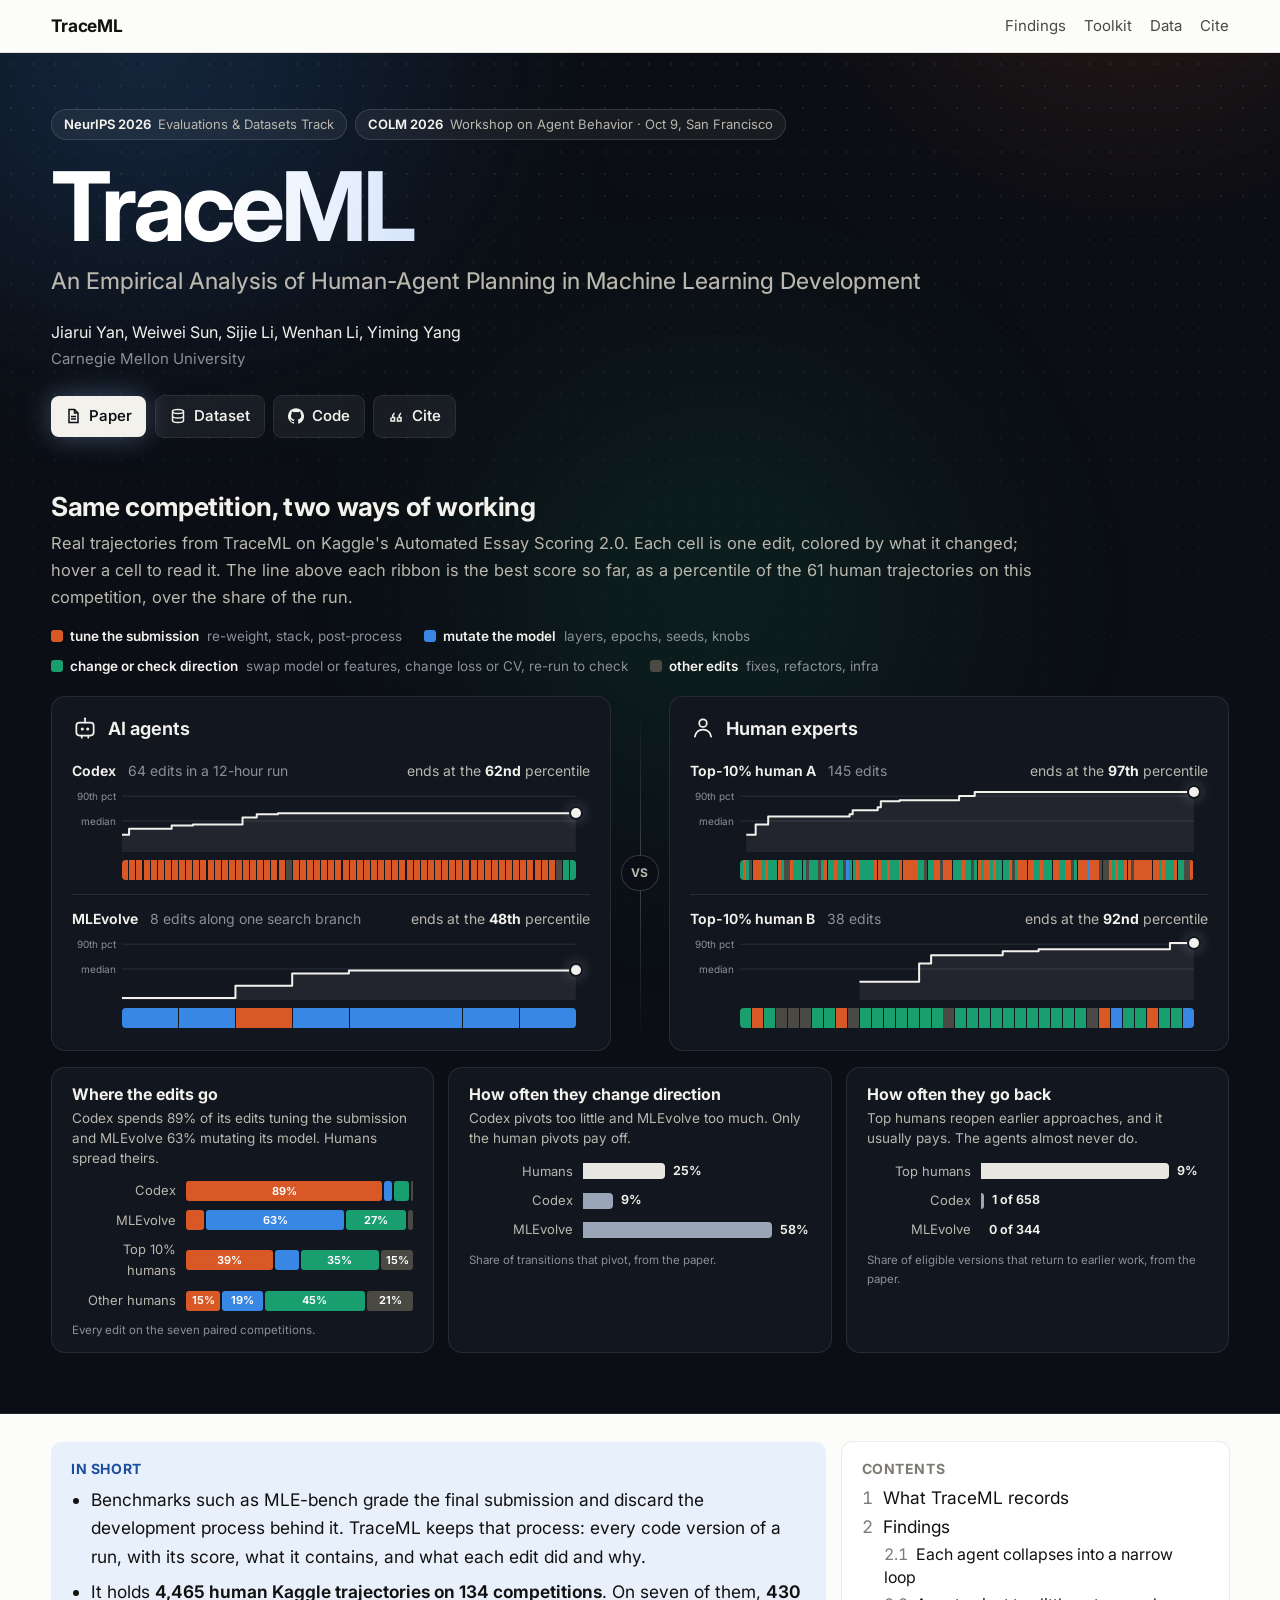
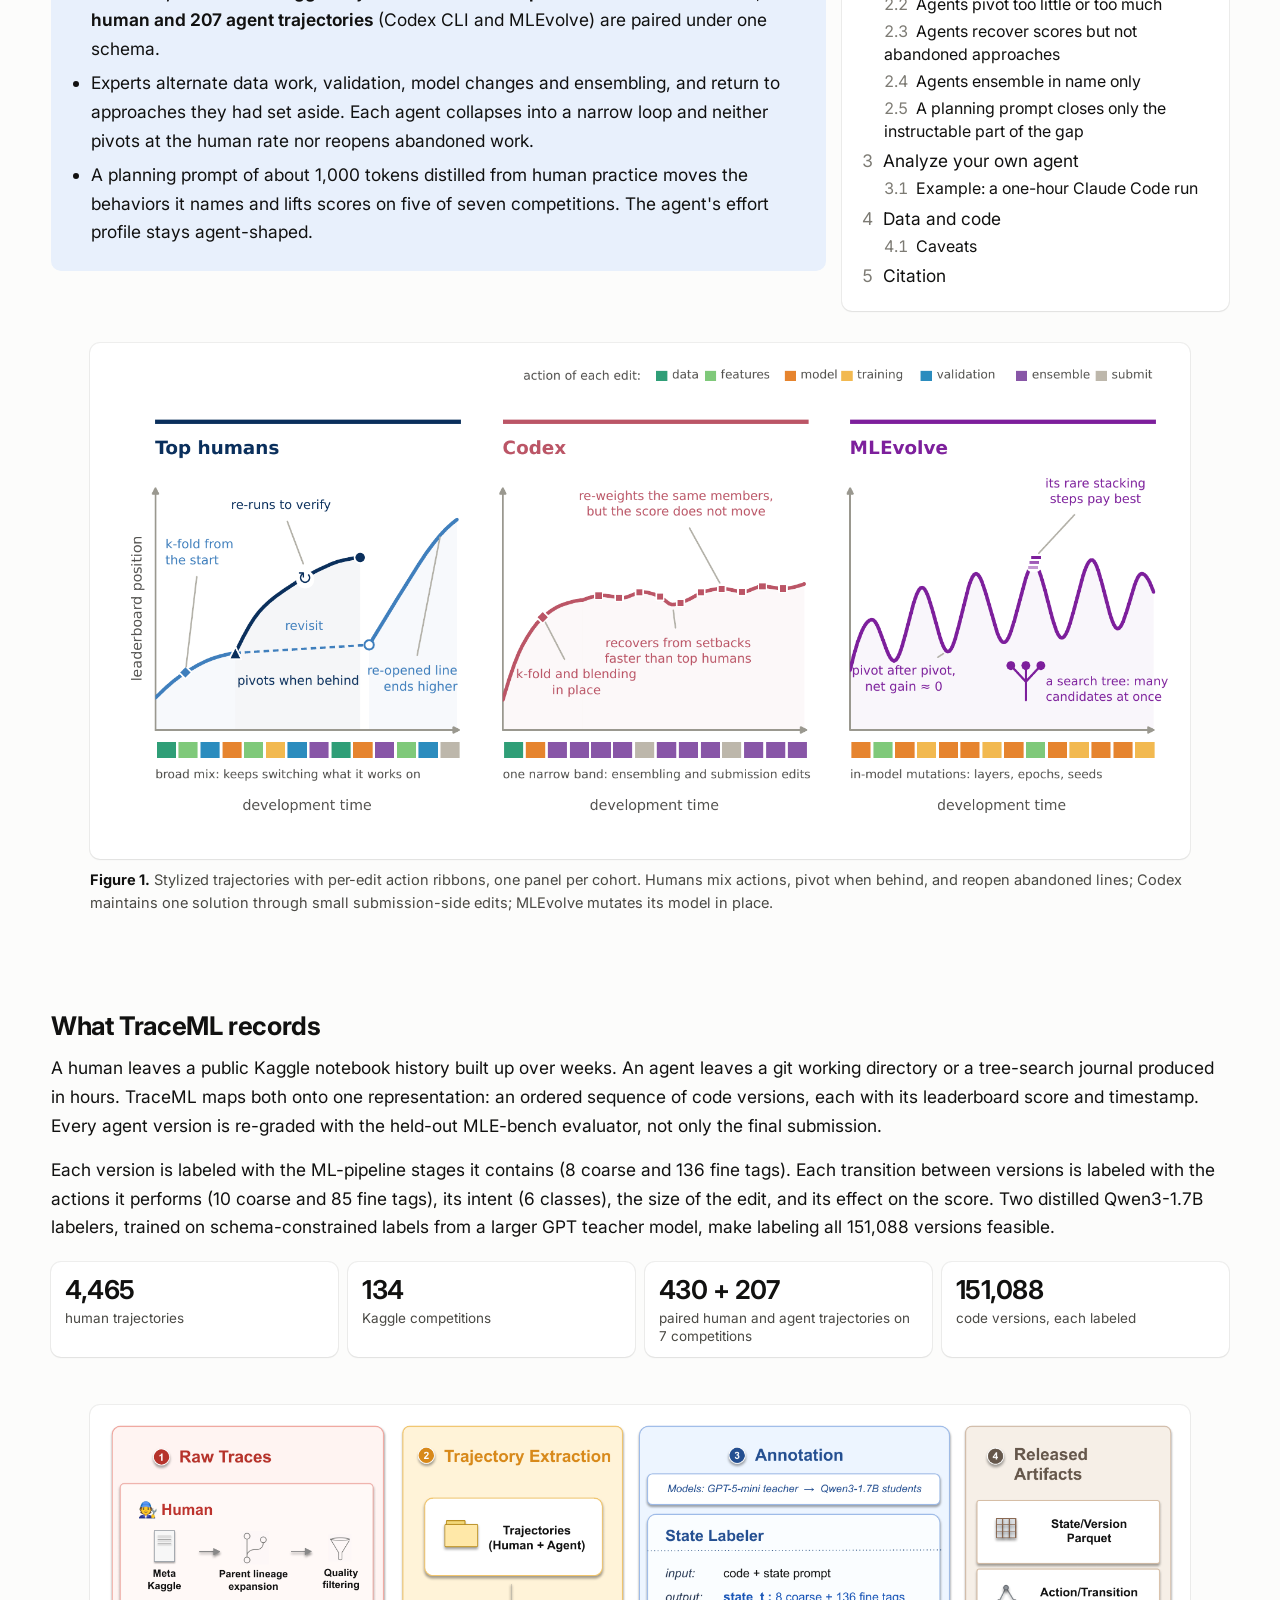
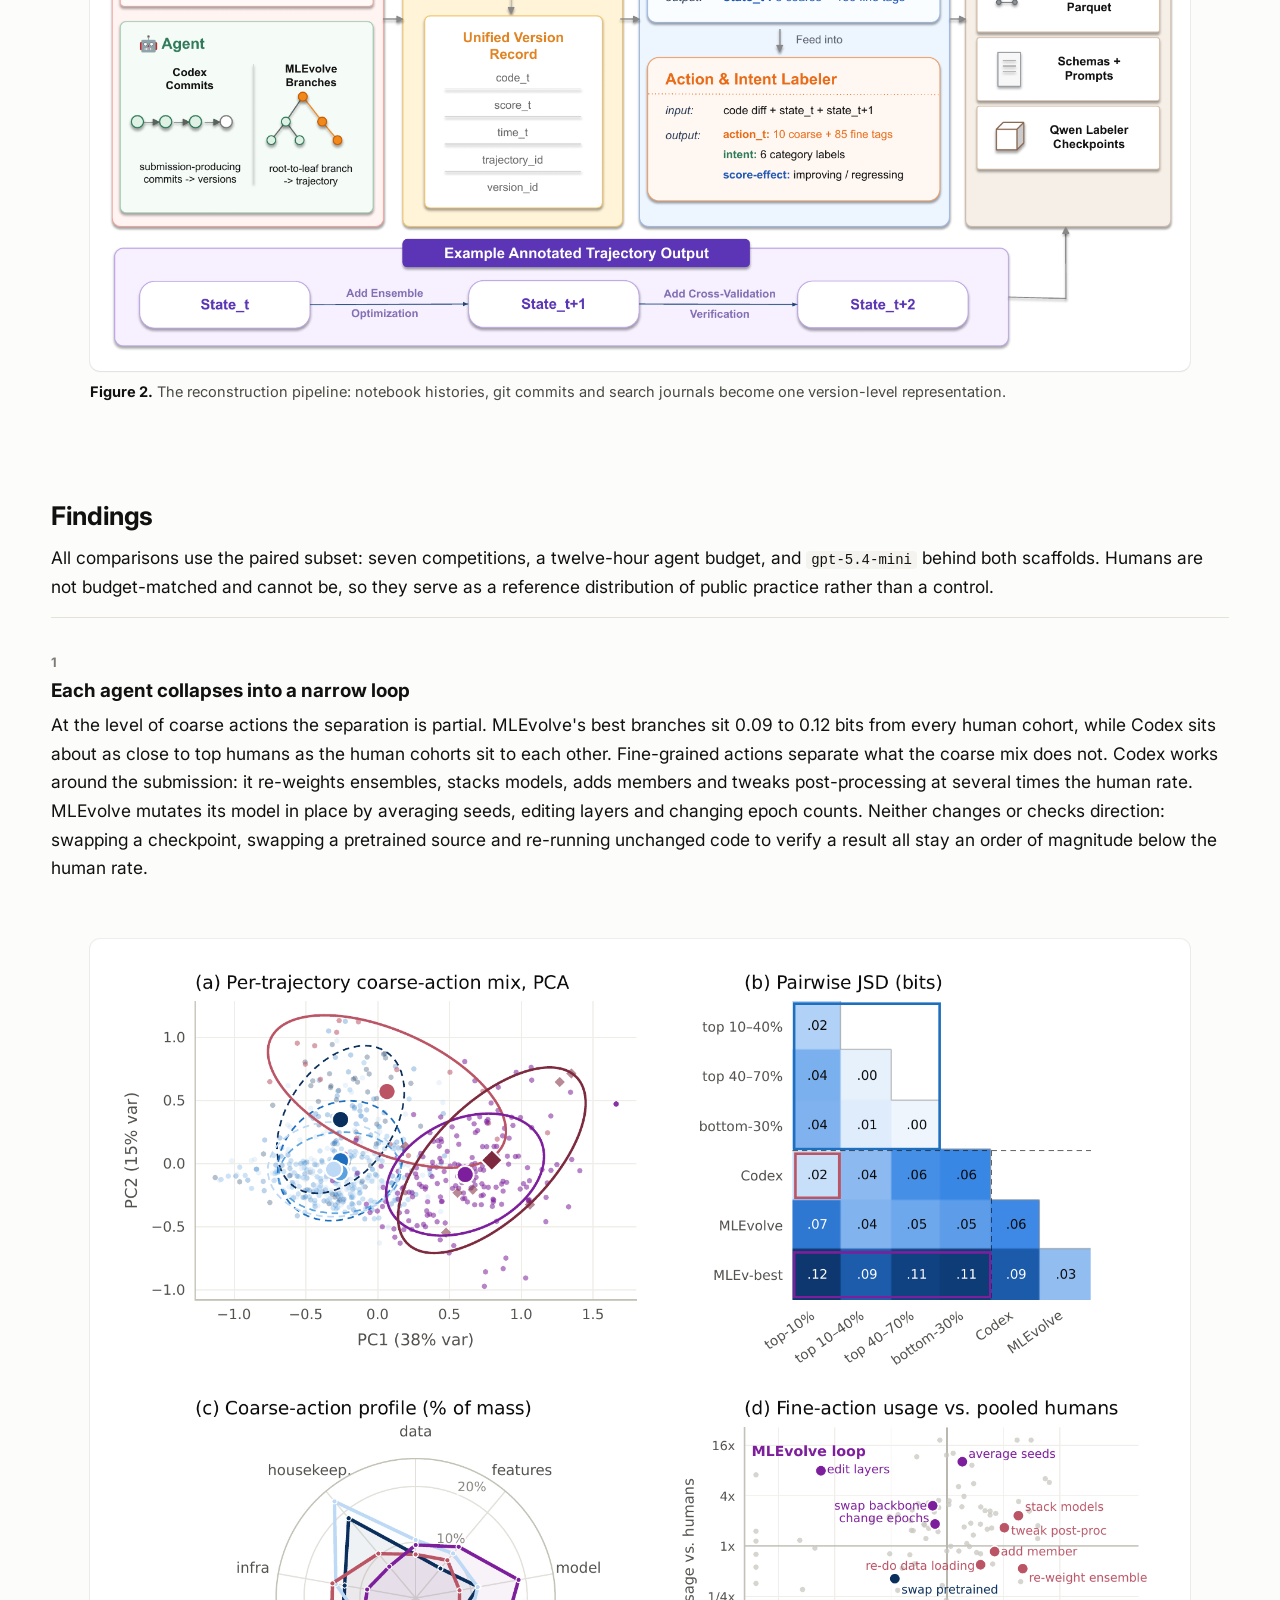
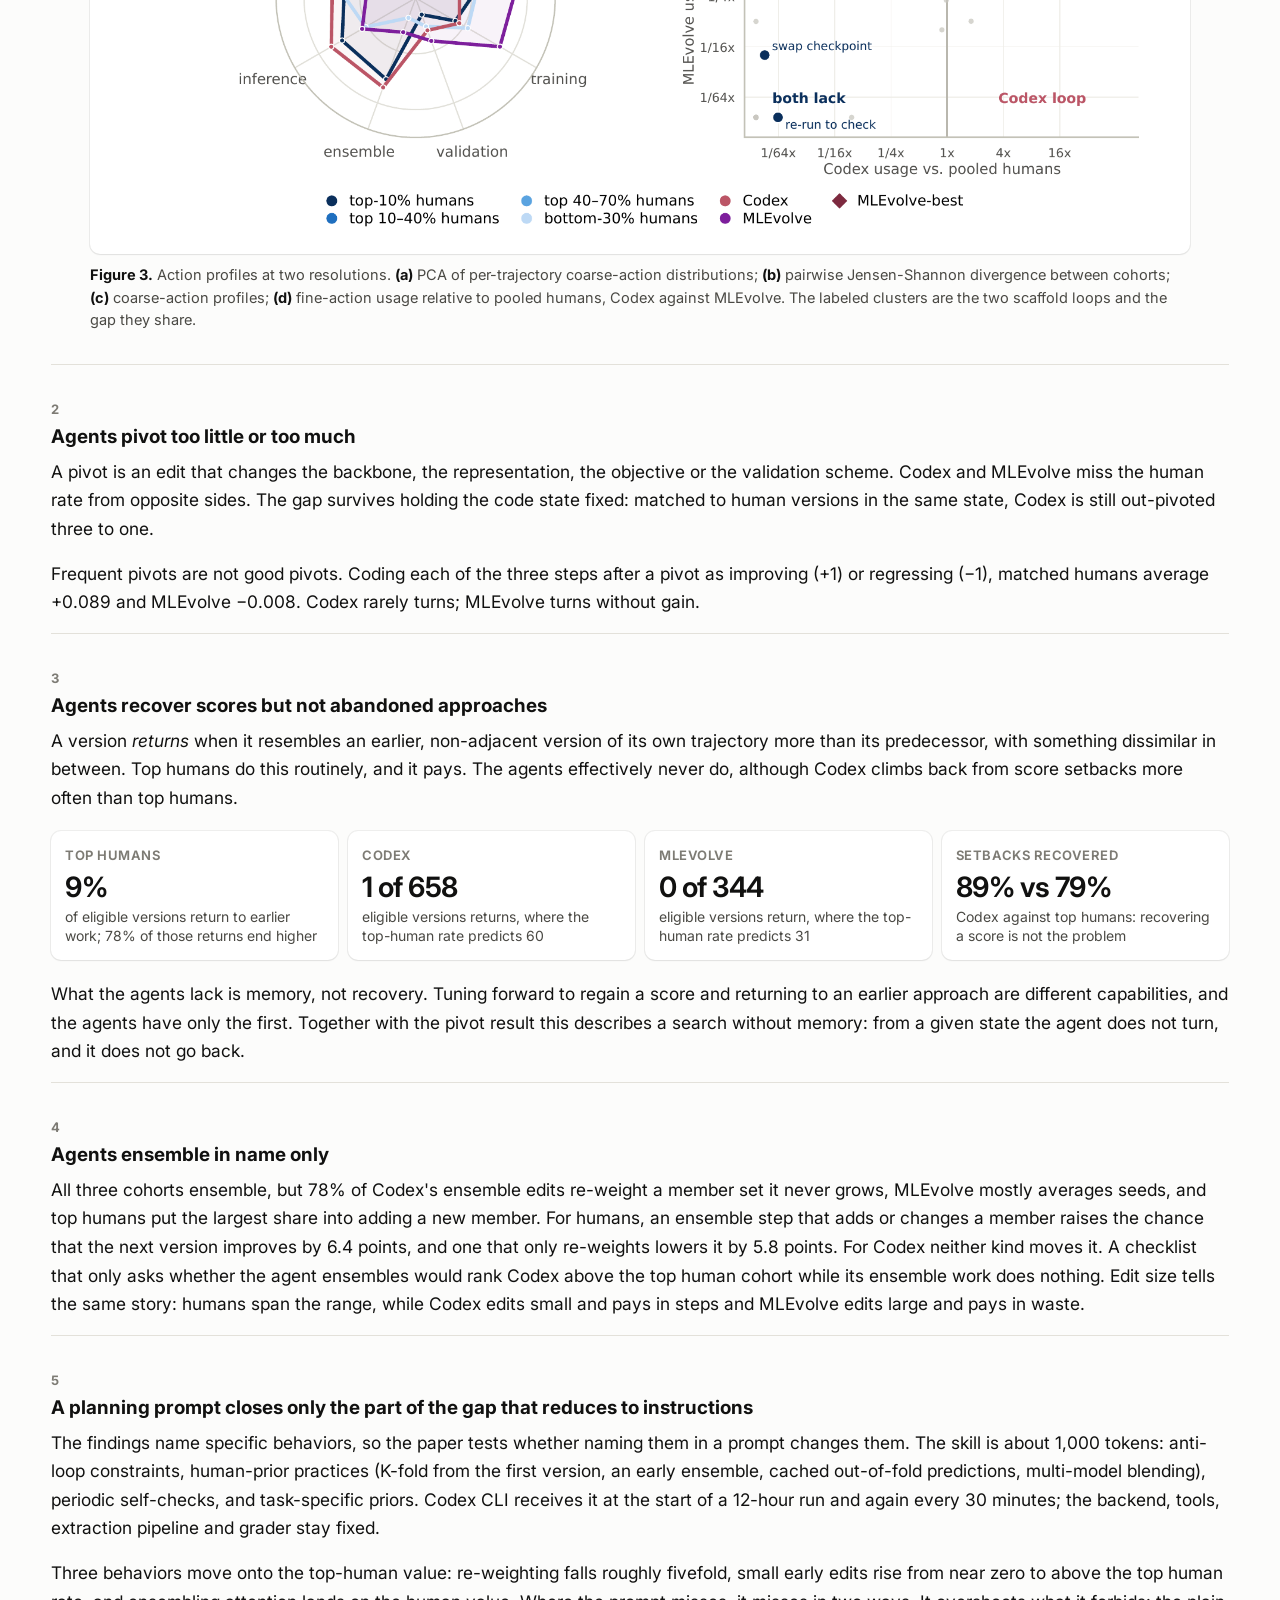
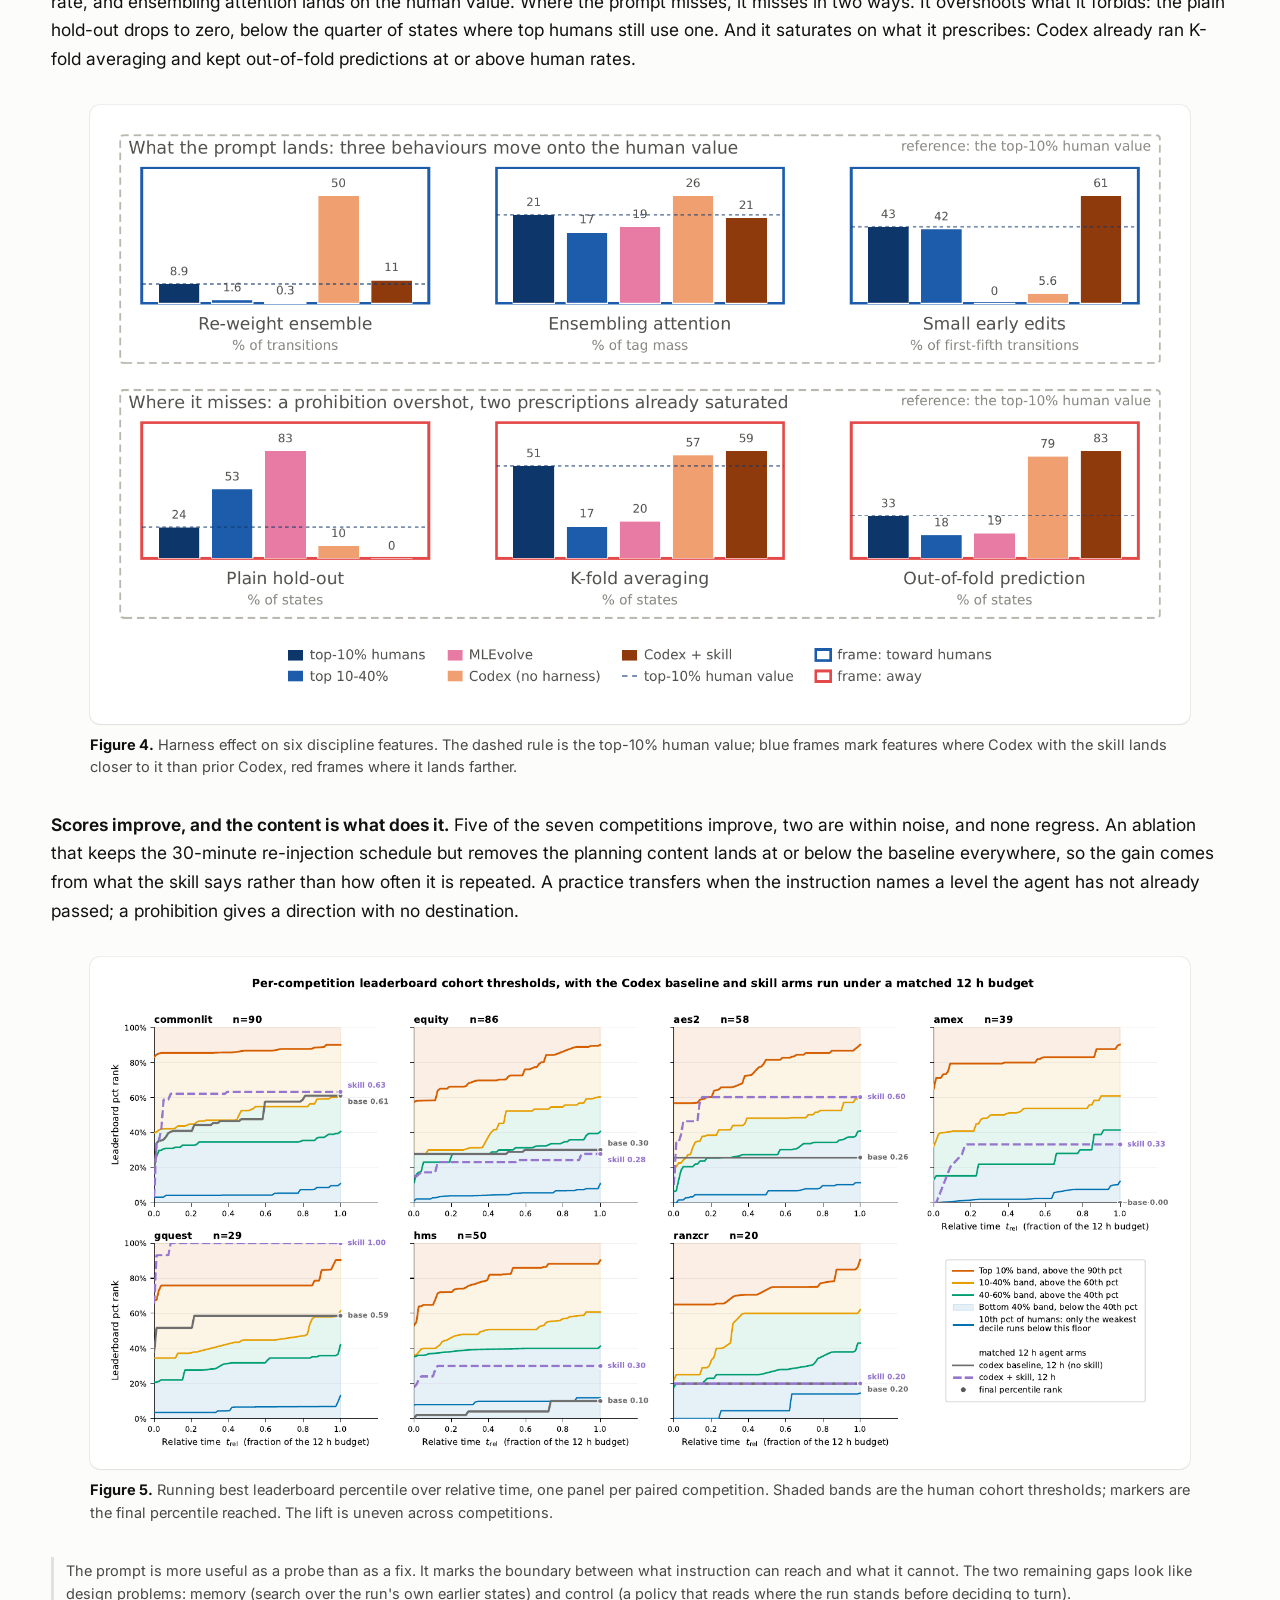
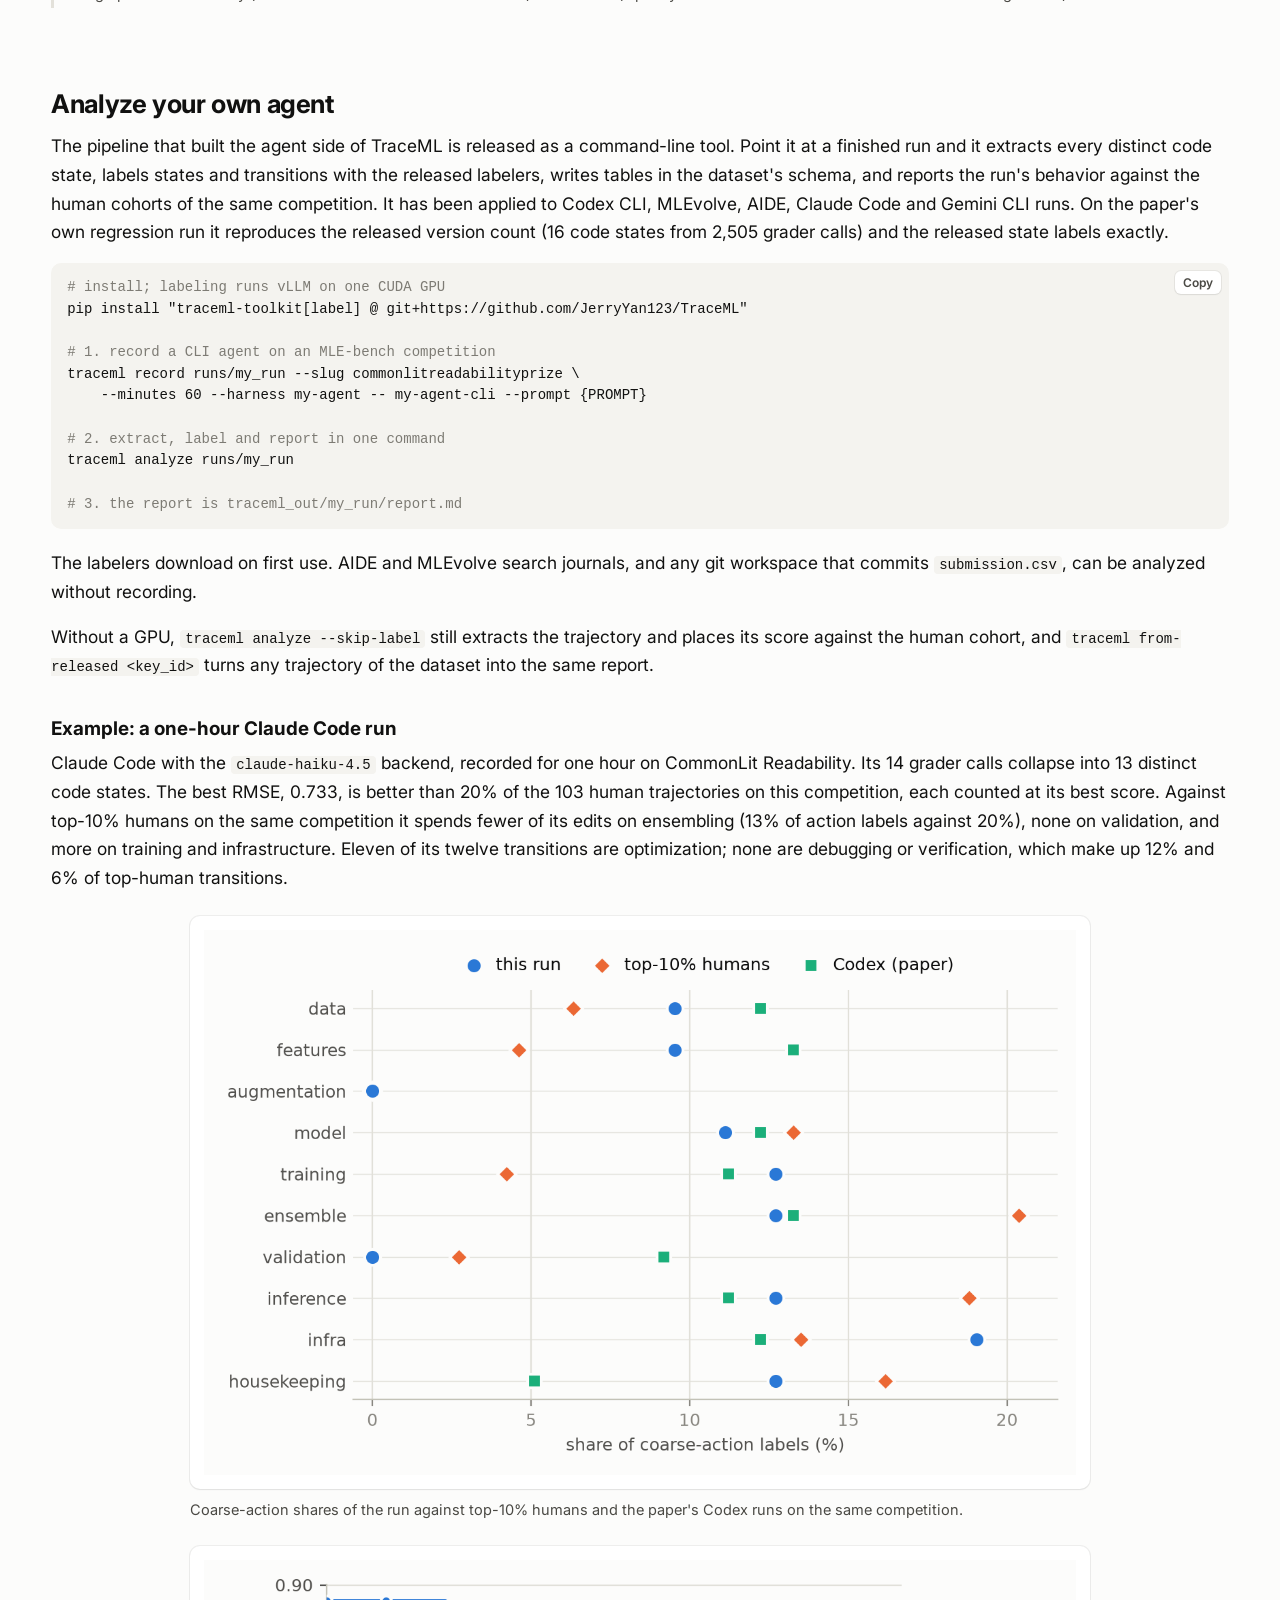
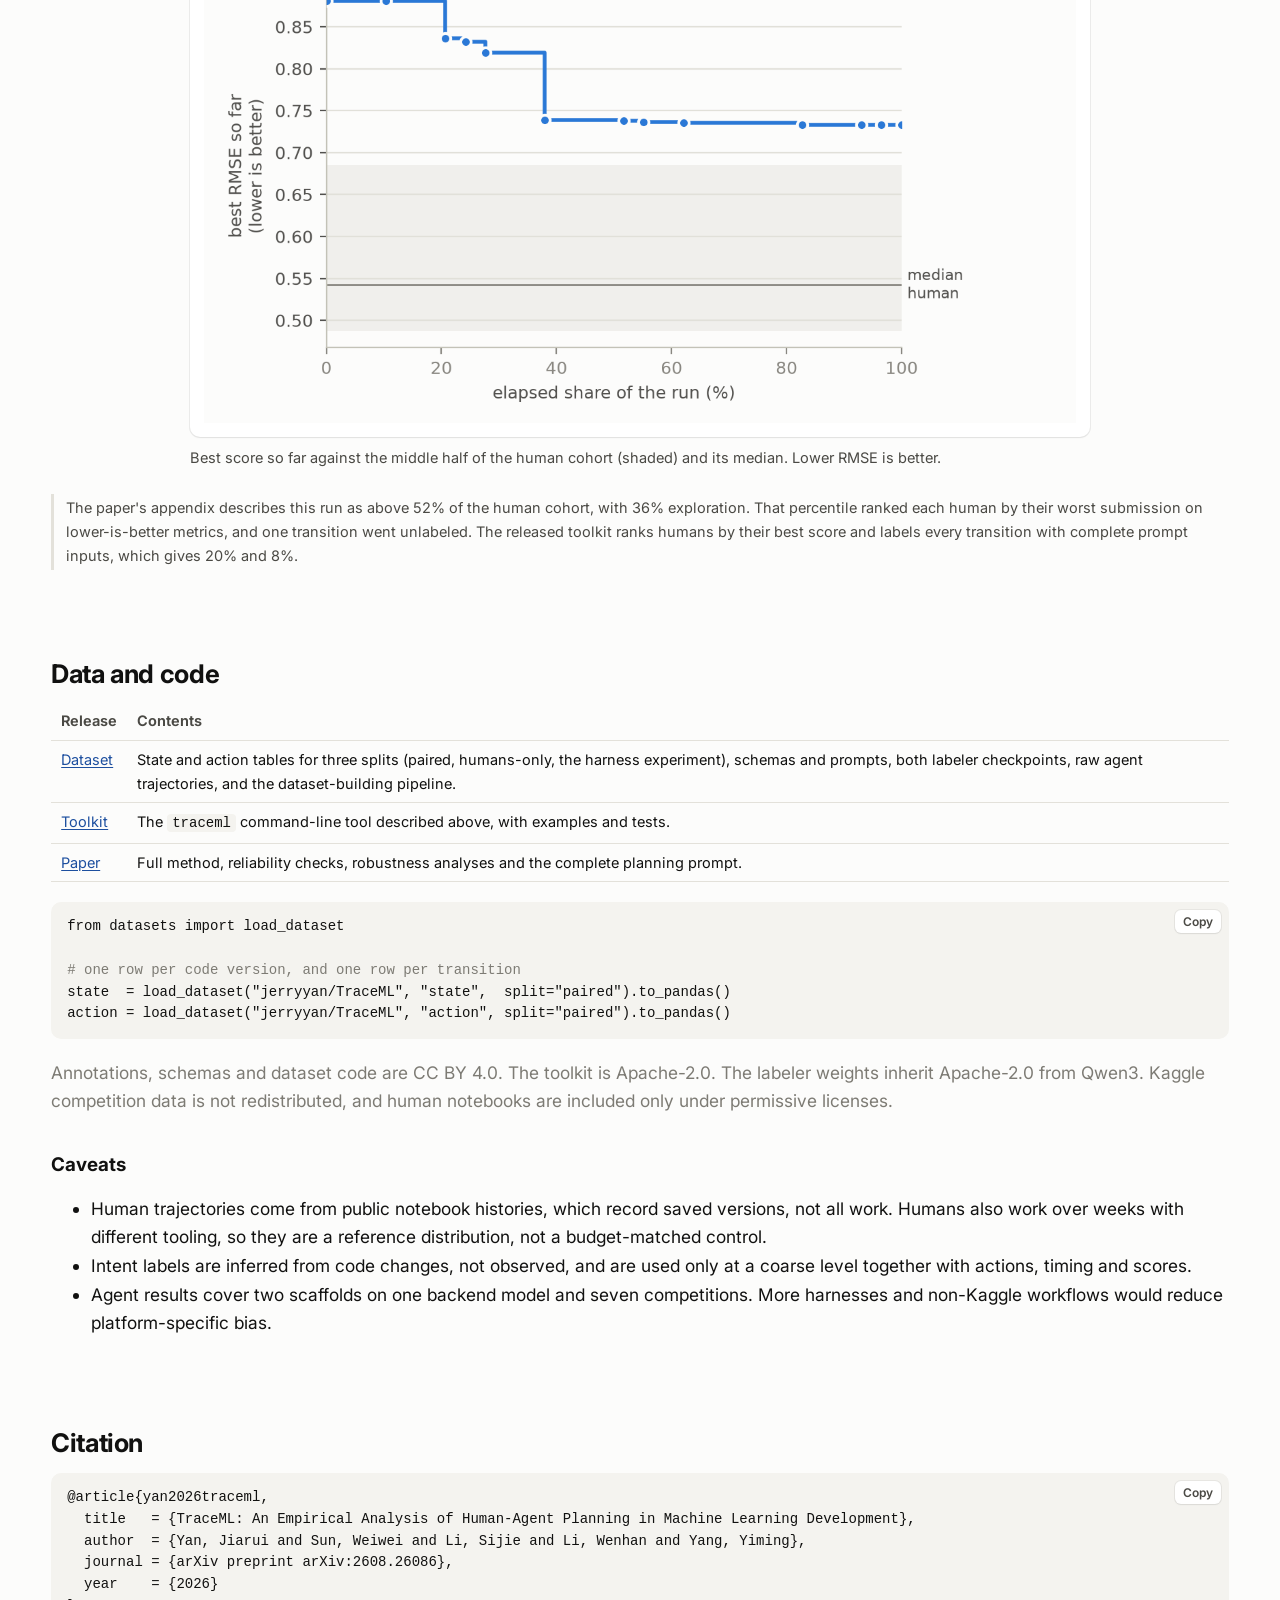
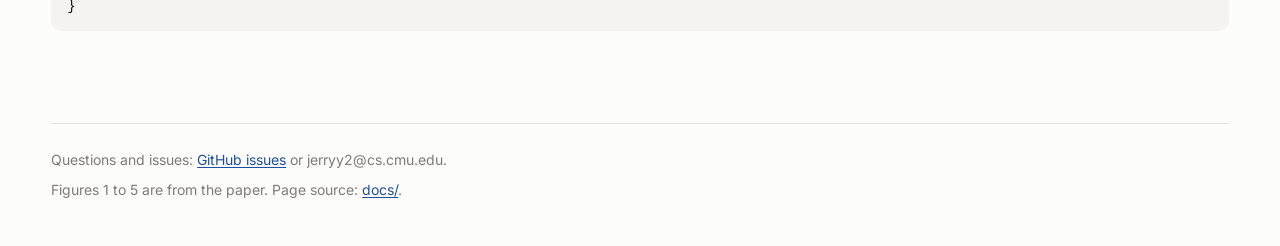
==== commit 29245629: "Add the agents-vs-humans hero figure and a share card The top of the page now shows real trajectorie" ====
--- a/docs/index.html
+++ b/docs/index.html
@@ -1,13 +1,14 @@
 <!doctype html>
 <html lang="en">
 <head>
+<script>document.documentElement.classList.add("js")</script>
 <meta charset="utf-8">
 <meta name="viewport" content="width=device-width, initial-scale=1">
 <title>TraceML: Human-Agent Planning in ML Development</title>
 <meta name="description" content="TraceML pairs 4,465 human Kaggle development trajectories with LLM-agent runs on the same competitions, labels every code version and edit, and shows where agents' development process departs from experts'. Dataset, paper and an open-source toolkit to analyze your own agent.">
 <meta property="og:title" content="TraceML: An Empirical Analysis of Human-Agent Planning in Machine Learning Development">
 <meta property="og:description" content="Version-level human and agent ML-development trajectories, the findings they support, and a toolkit to read any agent run against human practice.">
-<meta property="og:image" content="https://jerryyan123.github.io/TraceML/figures/fig1-trajectories.png">
+<meta property="og:image" content="https://jerryyan123.github.io/TraceML/figures/traceml-card.png">
 <meta property="og:url" content="https://jerryyan123.github.io/TraceML/">
 <meta name="twitter:card" content="summary_large_image">
 <link rel="icon" href="data:image/svg+xml,%3Csvg xmlns='http://www.w3.org/2000/svg' viewBox='0 0 32 32'%3E%3Crect width='32' height='32' rx='7' fill='%23111110'/%3E%3Cpath d='M6 22 L12 16 L17 19 L26 9' stroke='%236ea4f0' stroke-width='3' fill='none' stroke-linecap='round' stroke-linejoin='round'/%3E%3C/svg%3E">
@@ -31,16 +32,18 @@
 </div>
 
 <main id="top">
-<div class="wrap">
-
-<header class="hero">
-  <p class="kicker">Dataset · Analysis · Toolkit</p>
-  <h1>TraceML</h1>
-  <p class="subtitle">An Empirical Analysis of Human-Agent Planning in Machine Learning Development</p>
-  <p class="authors">Jiarui Yan, Weiwei Sun, Sijie Li, Wenhan Li, Yiming Yang</p>
-  <p class="affil">Carnegie Mellon University</p>
-  <p class="venue">arXiv:2608.26086, August 2026 · COLM 2026 Workshop on Agent Behavior</p>
-  <div class="buttons">
+<header class="hero-band">
+  <div class="hero-glow" aria-hidden="true"></div>
+  <div class="wrap hero-inner">
+    <div class="badges">
+      <span class="badge"><b>NeurIPS 2026</b>Evaluations &amp; Datasets Track</span>
+      <span class="badge"><b>COLM 2026</b>Workshop on Agent Behavior &middot; Oct 9, San Francisco</span>
+    </div>
+    <h1>TraceML</h1>
+    <p class="subtitle">An Empirical Analysis of Human-Agent Planning in Machine Learning Development</p>
+    <p class="authors">Jiarui Yan, Weiwei Sun, Sijie Li, Wenhan Li, Yiming Yang</p>
+    <p class="affil">Carnegie Mellon University</p>
+    <div class="buttons">
     <a class="btn primary" href="https://arxiv.org/abs/2608.26086">
       <svg viewBox="0 0 16 16" fill="none" stroke="currentColor" stroke-width="1.5" aria-hidden="true"><path d="M4 1.5h5.5L13 5v9.5H4z"/><path d="M9.5 1.5V5H13M6 8.5h5M6 11h5"/></svg>Paper</a>
     <a class="btn" href="https://huggingface.co/datasets/jerryyan/TraceML">
@@ -50,7 +53,17 @@
     <a class="btn" href="#cite">
       <svg viewBox="0 0 16 16" fill="none" stroke="currentColor" stroke-width="1.5" aria-hidden="true"><path d="M3 9.5V13h3.5V9.5H4.5c0-2 .7-3.5 2-4.5M9.5 9.5V13H13V9.5h-2c0-2 .7-3.5 2-4.5"/></svg>Cite</a>
   </div>
+
+    <section class="versus" aria-labelledby="versus-h">
+      <h2 id="versus-h" class="versus-title">Same competition, two ways of working</h2>
+      <p class="versus-sub">Real trajectories from TraceML on Kaggle's Automated Essay Scoring 2.0. Each cell is one edit, colored by what it changed; hover a cell to read it. The line above each ribbon is the best score so far, as a percentile of the 61 human trajectories on this competition, over the share of the run.</p>
+      <div class="versus-body" data-traces="data/traces.json"></div>
+      <noscript><p class="versus-sub">This figure needs JavaScript. The findings below describe the same differences.</p></noscript>
+    </section>
+  </div>
 </header>
+
+<div class="wrap">
 
 <div class="intro-grid">
 <section class="tldr" aria-labelledby="tldr-h">
@@ -88,7 +101,7 @@
 
 </div>
 
-<figure class="wide">
+<figure class="wide reveal">
   <div class="frame"><img src="figures/fig1-trajectories.png" width="1800" height="819" alt="Three stylized development trajectories with a ribbon of per-edit actions under each. Top humans mix data, feature, model, validation and ensemble edits, pivot when behind and re-open an earlier line that ends higher. Codex stays in one narrow band of ensembling and submission edits while its score flattens. MLEvolve oscillates, pivoting repeatedly with net gain near zero, through in-model mutations."></div>
   <figcaption><b>Figure 1.</b> Stylized trajectories with per-edit action ribbons, one panel per cohort. Humans mix actions, pivot when behind, and reopen abandoned lines; Codex maintains one solution through small submission-side edits; MLEvolve mutates its model in place.</figcaption>
 </figure>
@@ -99,17 +112,17 @@
   <h2 id="records-h">What TraceML records</h2>
   <p>A human leaves a public Kaggle notebook history built up over weeks. An agent leaves a git working directory or a tree-search journal produced in hours. TraceML maps both onto one representation: an ordered sequence of code versions, each with its leaderboard score and timestamp. Every agent version is re-graded with the held-out MLE-bench evaluator, not only the final submission.</p>
   <p>Each version is labeled with the ML-pipeline stages it contains (8 coarse and 136 fine tags). Each transition between versions is labeled with the actions it performs (10 coarse and 85 fine tags), its intent (6 classes), the size of the edit, and its effect on the score. Two distilled Qwen3-1.7B labelers, trained on schema-constrained labels from a larger GPT teacher model, make labeling all 151,088 versions feasible.</p>
-  <div class="stats" role="list">
-    <div class="stat" role="listitem"><div class="v">4,465</div><div class="l">human trajectories</div></div>
-    <div class="stat" role="listitem"><div class="v">134</div><div class="l">Kaggle competitions</div></div>
-    <div class="stat" role="listitem"><div class="v">430 + 207</div><div class="l">paired human and agent trajectories on 7 competitions</div></div>
-    <div class="stat" role="listitem"><div class="v">151,088</div><div class="l">code versions, each labeled</div></div>
-  </div>
-</section>
-
-</div>
-
-<figure class="wide">
+  <div class="stats reveal" role="list">
+    <div class="stat" role="listitem"><div class="v"><span data-count="4465">4,465</span></div><div class="l">human trajectories</div></div>
+    <div class="stat" role="listitem"><div class="v"><span data-count="134">134</span></div><div class="l">Kaggle competitions</div></div>
+    <div class="stat" role="listitem"><div class="v"><span data-count="430">430</span> + <span data-count="207">207</span></div><div class="l">paired human and agent trajectories on 7 competitions</div></div>
+    <div class="stat" role="listitem"><div class="v"><span data-count="151088">151,088</span></div><div class="l">code versions, each labeled</div></div>
+  </div>
+</section>
+
+</div>
+
+<figure class="wide reveal">
   <div class="frame"><img src="figures/fig2-pipeline.png" width="1800" height="904" loading="lazy" alt="Pipeline in four stages. Raw traces from Meta Kaggle notebooks, Codex git commits and MLEvolve search branches are extracted into one unified version record (code, score, time, trajectory and version ids). A state labeler outputs 8 coarse and 136 fine tags per version; an action and intent labeler reads the code diff and both states and outputs 10 coarse and 85 fine action tags, 6 intent classes and the score effect. Released artifacts are state and action parquet tables, schemas and prompts, and the Qwen labeler checkpoints."></div>
   <figcaption><b>Figure 2.</b> The reconstruction pipeline: notebook histories, git commits and search journals become one version-level representation.</figcaption>
 </figure>
@@ -120,44 +133,27 @@
   <h2 id="findings-h">Findings</h2>
   <p>All comparisons use the paired subset: seven competitions, a twelve-hour agent budget, and <code>gpt-5.4-mini</code> behind both scaffolds. Humans are not budget-matched and cannot be, so they serve as a reference distribution of public practice rather than a control.</p>
 
-  <div class="finding" id="f1">
+  <div class="finding reveal" id="f1">
     <span class="num">1</span>
     <h3>Each agent collapses into a narrow loop</h3>
     <p>At the level of coarse actions the separation is partial. MLEvolve's best branches sit 0.09 to 0.12 bits from every human cohort, while Codex sits about as close to top humans as the human cohorts sit to each other. Fine-grained actions separate what the coarse mix does not. Codex works around the submission: it re-weights ensembles, stacks models, adds members and tweaks post-processing at several times the human rate. MLEvolve mutates its model in place by averaging seeds, editing layers and changing epoch counts. Neither changes or checks direction: swapping a checkpoint, swapping a pretrained source and re-running unchanged code to verify a result all stay an order of magnitude below the human rate.</p>
   </div>
 </div>
 
-<figure class="wide">
+<figure class="wide reveal">
   <div class="frame"><img src="figures/fig3-action-profiles.png" width="1800" height="1490" loading="lazy" alt="Four panels. (a) PCA of per-trajectory coarse-action mixes: human cohorts overlap on the left, MLEvolve sits to the right, Codex near top humans. (b) Pairwise Jensen-Shannon divergence: 0.02 between Codex and top-10% humans, 0.09 to 0.12 between MLEvolve-best and every human cohort. (c) Radar plot of coarse-action profiles. (d) Fine-action usage relative to pooled humans: an MLEvolve loop of edit layers, change epochs and average seeds; a Codex loop of stack models, tweak post-processing, add member and re-weight ensemble; and a shared gap where both rarely swap checkpoints, swap pretrained sources or re-run to check."></div>
   <figcaption><b>Figure 3.</b> Action profiles at two resolutions. <b>(a)</b> PCA of per-trajectory coarse-action distributions; <b>(b)</b> pairwise Jensen-Shannon divergence between cohorts; <b>(c)</b> coarse-action profiles; <b>(d)</b> fine-action usage relative to pooled humans, Codex against MLEvolve. The labeled clusters are the two scaffold loops and the gap they share.</figcaption>
 </figure>
 
 <div class="wrap">
-  <div class="finding" id="f2">
+  <div class="finding reveal" id="f2">
     <span class="num">2</span>
     <h3>Agents pivot too little or too much</h3>
     <p>A pivot is an edit that changes the backbone, the representation, the objective or the validation scheme. Codex and MLEvolve miss the human rate from opposite sides. The gap survives holding the code state fixed: matched to human versions in the same state, Codex is still out-pivoted three to one.</p>
-    <div class="chart" id="pivot-chart">
-      <p class="chart-title">Share of transitions that pivot</p>
-      <p class="chart-sub">Paired subset; the gray bar and the vertical line mark the human rate.</p>
-      <div class="bars" role="img" aria-label="Humans pivot on 25% of transitions, Codex on 9%, MLEvolve on 58%.">
-        <div class="bars-ref" style="left: calc(var(--label-w) + 10px + (100% - var(--label-w) - 10px) * 0.3125)" aria-hidden="true"></div>
-        <div class="row" tabindex="0" data-tip="Humans: 25% of transitions are pivots. After a pivot, the next three steps average +0.089 (improving = +1, regressing = −1).">
-          <span class="name">Humans</span><span class="track"><span class="fill ref" style="width:31.25%"></span><span class="v">25%</span></span>
-        </div>
-        <div class="row" tabindex="0" data-tip="Codex: 9% of transitions are pivots. Matched to humans in the same code state, it is out-pivoted three to one.">
-          <span class="name">Codex</span><span class="track"><span class="fill" style="width:11.25%"></span><span class="v">9%</span></span>
-        </div>
-        <div class="row" tabindex="0" data-tip="MLEvolve: 58% of transitions are pivots. After a pivot, the next three steps average −0.008: gains and losses cancel.">
-          <span class="name">MLEvolve</span><span class="track"><span class="fill" style="width:72.5%"></span><span class="v">58%</span></span>
-        </div>
-      </div>
-      <div class="tooltip" role="status" aria-live="polite"></div>
-    </div>
     <p>Frequent pivots are not good pivots. Coding each of the three steps after a pivot as improving (+1) or regressing (−1), matched humans average +0.089 and MLEvolve −0.008. Codex rarely turns; MLEvolve turns without gain.</p>
   </div>
 
-  <div class="finding" id="f3">
+  <div class="finding reveal" id="f3">
     <span class="num">3</span>
     <h3>Agents recover scores but not abandoned approaches</h3>
     <p>A version <em>returns</em> when it resembles an earlier, non-adjacent version of its own trajectory more than its predecessor, with something dissimilar in between. Top humans do this routinely, and it pays. The agents effectively never do, although Codex climbs back from score setbacks more often than top humans.</p>
@@ -170,13 +166,13 @@
     <p>What the agents lack is memory, not recovery. Tuning forward to regain a score and returning to an earlier approach are different capabilities, and the agents have only the first. Together with the pivot result this describes a search without memory: from a given state the agent does not turn, and it does not go back.</p>
   </div>
 
-  <div class="finding" id="f4">
+  <div class="finding reveal" id="f4">
     <span class="num">4</span>
     <h3>Agents ensemble in name only</h3>
     <p>All three cohorts ensemble, but 78% of Codex's ensemble edits re-weight a member set it never grows, MLEvolve mostly averages seeds, and top humans put the largest share into adding a new member. For humans, an ensemble step that adds or changes a member raises the chance that the next version improves by 6.4 points, and one that only re-weights lowers it by 5.8 points. For Codex neither kind moves it. A checklist that only asks whether the agent ensembles would rank Codex above the top human cohort while its ensemble work does nothing. Edit size tells the same story: humans span the range, while Codex edits small and pays in steps and MLEvolve edits large and pays in waste.</p>
   </div>
 
-  <div class="finding" id="f5">
+  <div class="finding reveal" id="f5">
     <span class="num">5</span>
     <h3>A planning prompt closes only the part of the gap that reduces to instructions</h3>
     <p>The findings name specific behaviors, so the paper tests whether naming them in a prompt changes them. The skill is about 1,000 tokens: anti-loop constraints, human-prior practices (K-fold from the first version, an early ensemble, cached out-of-fold predictions, multi-model blending), periodic self-checks, and task-specific priors. Codex CLI receives it at the start of a 12-hour run and again every 30 minutes; the backend, tools, extraction pipeline and grader stay fixed.</p>
@@ -184,7 +180,7 @@
   </div>
 </div>
 
-<figure class="wide">
+<figure class="wide reveal">
   <div class="frame"><img src="figures/fig4-harness-scorecard.png" width="1800" height="991" loading="lazy" alt="Six bar charts comparing top-10% humans, top 10-40% humans, MLEvolve, Codex without the harness and Codex with the skill. Moving toward humans: re-weight ensemble falls from 50% to 11% of transitions (top humans 8.9%), ensembling attention from 26% to 21% of tag mass (top humans 21%), small early edits rise from 5.6% to 61% (top humans 43%). Missing: plain hold-out falls from 10% to 0% of states (top humans 24%), K-fold averaging 57% to 59% (top humans 51%), out-of-fold prediction 79% to 83% (top humans 33%)."></div>
   <figcaption><b>Figure 4.</b> Harness effect on six discipline features. The dashed rule is the top-10% human value; blue frames mark features where Codex with the skill lands closer to it than prior Codex, red frames where it lands farther.</figcaption>
 </figure>
@@ -193,7 +189,7 @@
   <p><strong>Scores improve, and the content is what does it.</strong> Five of the seven competitions improve, two are within noise, and none regress. An ablation that keeps the 30-minute re-injection schedule but removes the planning content lands at or below the baseline everywhere, so the gain comes from what the skill says rather than how often it is repeated. A practice transfers when the instruction names a level the agent has not already passed; a prohibition gives a direction with no destination.</p>
 </div>
 
-<figure class="wide">
+<figure class="wide reveal">
   <div class="frame"><img src="figures/fig5-thresholds.png" width="1800" height="813" loading="lazy" alt="Seven panels, one per paired competition, plotting the running best leaderboard percentile over the 12-hour budget for the Codex baseline and the Codex plus skill arm against shaded human cohort bands. Final percentiles, skill versus base: commonlit 0.63 vs 0.61, equity 0.28 vs 0.30, aes2 0.60 vs 0.26, amex 0.33 vs 0.00, gquest 1.00 vs 0.59, hms 0.30 vs 0.10, ranzcr 0.20 vs 0.20."></div>
   <figcaption><b>Figure 5.</b> Running best leaderboard percentile over relative time, one panel per paired competition. Shaded bands are the human cohort thresholds; markers are the final percentile reached. The lift is uneven across competitions.</figcaption>
 </figure>
@@ -277,6 +273,38 @@
 </div>
 </main>
 
+<script src="traces.js"></script>
+<script>
+  // reveal on scroll and count-up numbers
+  (function () {
+    var reduce = window.matchMedia("(prefers-reduced-motion: reduce)").matches;
+    var fmt = function (n) { return n.toLocaleString("en-US"); };
+    var count = function (el) {
+      var target = +el.getAttribute("data-count"), t0 = null;
+      function step(ts) {
+        t0 = t0 || ts;
+        var k = Math.min(1, (ts - t0) / 1200), e = 1 - Math.pow(1 - k, 3);
+        el.textContent = fmt(Math.round(target * e));
+        if (k < 1) requestAnimationFrame(step);
+      }
+      requestAnimationFrame(step);
+    };
+    var targets = document.querySelectorAll(".reveal, [data-count]");
+    if (reduce || !("IntersectionObserver" in window)) {
+      targets.forEach(function (el) { el.classList.add("in"); });
+      return;
+    }
+    var io = new IntersectionObserver(function (entries) {
+      entries.forEach(function (en) {
+        if (!en.isIntersecting) return;
+        en.target.classList.add("in");
+        if (en.target.hasAttribute("data-count")) count(en.target);
+        io.unobserve(en.target);
+      });
+    }, { threshold: 0.15 });
+    targets.forEach(function (el) { io.observe(el); });
+  })();
+</script>
 <script>
   // copy buttons on code blocks
   document.querySelectorAll("pre").forEach(function (pre) {
--- a/docs/style.css
+++ b/docs/style.css
@@ -16,6 +16,7 @@
   --figure-bg: #ffffff;
   --shadow: 0 1px 2px rgba(17, 17, 16, 0.06), 0 0 0 1px rgba(17, 17, 16, 0.06);
   --gutter: clamp(16px, 4vw, 72px);
+  --fig-max: 1100px;
   --font: "Inter", system-ui, -apple-system, "Segoe UI", Roboto, Helvetica, Arial, sans-serif;
   --mono: ui-monospace, "SF Mono", Menlo, Consolas, monospace;
 }
@@ -150,13 +151,10 @@
 
 /* ---- figures ---- */
 figure { margin: 28px 0; }
-/* Figures grow with the window: 85% of the content width on wide screens, at most 1500px, centered. */
+/* Figures shrink with the window and stop growing at a fixed size (--fig-max), centered. */
 figure.wide { margin: 32px 0; padding: 0 var(--gutter); }
-figure.wide > .frame, figure.wide > figcaption { width: min(100%, 1500px); margin-left: auto; margin-right: auto; }
-@media (min-width: 900px) {
-  figure.wide > .frame, figure.wide > figcaption { width: min(85%, 1500px); }
-}
-figure.demo { max-width: 1040px; margin: 24px auto; }
+figure.wide > .frame, figure.wide > figcaption { width: min(100%, var(--fig-max)); margin-left: auto; margin-right: auto; }
+figure.demo { max-width: 900px; margin: 24px auto; }
 figure .frame {
   background: var(--figure-bg); border-radius: 10px; padding: 14px;
   box-shadow: var(--shadow);
@@ -177,7 +175,7 @@
 .finding h3 { margin-top: 4px; }
 
 /* ---- inline chart ---- */
-.chart { background: var(--surface); box-shadow: var(--shadow); border-radius: 10px; padding: 16px 18px 10px; margin: 20px 0; position: relative; }
+.chart { background: var(--surface); box-shadow: var(--shadow); border-radius: 10px; padding: 16px 18px 10px; margin: 20px auto; position: relative; max-width: var(--fig-max); }
 .chart-title { font-size: 15px; font-weight: 600; margin: 0; }
 .chart-sub { font-size: 13.5px; color: var(--muted); margin: 2px 0 10px; }
 .bars { --label-w: 84px; position: relative; padding: 4px 0 6px; }
@@ -237,3 +235,156 @@
   h2 { margin-top: 44px; }
   figure .frame { padding: 8px; }
 }
+
+/* ======================================================================
+   Hero band (always dark) and the agents-vs-humans figure
+   ====================================================================== */
+.hero-band {
+  --h-bg: #0b0e14; --h-card: #12161f; --h-ink: #f2f1ec; --h-ink2: #b9b7ae; --h-muted: #8a8f99;
+  --h-rule: rgba(255, 255, 255, 0.09);
+  /* categorical slots 1-3 (dark steps), validated all-pairs against a dark surface */
+  --c-sub: #d95926; --c-mod: #3987e5; --c-dir: #199e70; --c-oth: #4a4944;
+  position: relative; overflow: hidden; background: var(--h-bg); color: var(--h-ink);
+  padding: 56px 0 52px; border-bottom: 1px solid var(--h-rule);
+}
+.hero-band::before {
+  content: ""; position: absolute; inset: 0; pointer-events: none;
+  background-image: radial-gradient(rgba(255, 255, 255, 0.07) 1px, transparent 1.3px);
+  background-size: 22px 22px;
+  -webkit-mask-image: linear-gradient(to bottom, #000 0%, transparent 70%);
+  mask-image: linear-gradient(to bottom, #000 0%, transparent 70%);
+}
+.hero-glow {
+  position: absolute; left: -10%; right: -10%; top: -35%; height: 110%; pointer-events: none;
+  filter: blur(70px); opacity: 0.6;
+  background:
+    radial-gradient(38% 34% at 18% 32%, rgba(57, 135, 229, 0.38), transparent 70%),
+    radial-gradient(32% 30% at 82% 22%, rgba(217, 89, 38, 0.30), transparent 70%),
+    radial-gradient(34% 34% at 55% 68%, rgba(25, 158, 112, 0.24), transparent 70%);
+  animation: glow-drift 18s ease-in-out infinite alternate;
+}
+@keyframes glow-drift { to { transform: translate3d(3%, 5%, 0) scale(1.06); } }
+.hero-inner { position: relative; }
+.badges { display: flex; flex-wrap: wrap; gap: 8px; margin-bottom: 18px; }
+.badge {
+  font-size: 13px; line-height: 1.3; padding: 6px 12px; border-radius: 999px; color: var(--h-ink2);
+  background: rgba(255, 255, 255, 0.06); border: 1px solid rgba(255, 255, 255, 0.13);
+  -webkit-backdrop-filter: blur(6px); backdrop-filter: blur(6px);
+}
+.badge b { color: var(--h-ink); font-weight: 650; margin-right: 7px; }
+.hero-band h1 {
+  font-size: clamp(46px, 8vw, 96px); line-height: 1.02; letter-spacing: -0.04em; margin: 0 0 10px;
+  background: linear-gradient(100deg, #ffffff 15%, #9cc0f5 55%, #7fe0bf 95%);
+  -webkit-background-clip: text; background-clip: text; color: transparent;
+}
+.hero-band .subtitle { color: var(--h-ink2); max-width: 980px; }
+.hero-band .authors { color: var(--h-ink); }
+.hero-band .affil { color: var(--h-muted); }
+.hero-band .btn { background: rgba(255, 255, 255, 0.06); color: var(--h-ink); box-shadow: 0 0 0 1px rgba(255, 255, 255, 0.13); }
+.hero-band .btn:hover { background: rgba(255, 255, 255, 0.13); color: #fff; }
+.hero-band .btn.primary { background: #f2f1ec; color: #0b0e14; box-shadow: 0 0 28px rgba(156, 192, 245, 0.35); }
+.hero-band .btn.primary:hover { background: #ffffff; color: #0b0e14; }
+
+.versus { margin-top: 46px; }
+.versus-title { font-size: clamp(22px, calc(16px + 0.8vw), 30px); color: var(--h-ink); margin: 0 0 6px; }
+.versus-sub { color: var(--h-ink2); max-width: 1000px; margin: 0 0 14px; font-size: 0.95em; }
+.vs-legend { display: flex; flex-wrap: wrap; gap: 8px 22px; margin: 2px 0 18px; font-size: 13.5px; color: var(--h-muted); }
+.vs-legend b { color: var(--h-ink); font-weight: 600; margin-right: 4px; }
+.sw { display: inline-block; width: 12px; height: 12px; border-radius: 3px; margin-right: 7px; vertical-align: -1px; }
+.c-submission { background: var(--c-sub); }
+.c-model { background: var(--c-mod); }
+.c-direction { background: var(--c-dir); }
+.c-other { background: var(--c-oth); }
+
+.vs-grid { display: grid; grid-template-columns: minmax(0, 1fr) 58px minmax(0, 1fr); }
+.vs-divider { position: relative; display: flex; align-items: center; justify-content: center; }
+.vs-divider::before {
+  content: ""; position: absolute; top: 10px; bottom: 10px; left: 50%; width: 1px;
+  background: linear-gradient(transparent, rgba(255, 255, 255, 0.22), transparent);
+}
+.vs-divider span {
+  position: relative; font-size: 12px; font-weight: 700; letter-spacing: 0.08em; text-transform: uppercase;
+  color: var(--h-ink2); background: var(--h-bg); padding: 7px 9px; border-radius: 999px;
+  border: 1px solid rgba(255, 255, 255, 0.16);
+}
+@media (max-width: 900px) {
+  .vs-grid { grid-template-columns: minmax(0, 1fr); }
+  .vs-divider { height: 46px; }
+  .vs-divider::before { top: 50%; bottom: auto; left: 8px; right: 8px; width: auto; height: 1px;
+    background: linear-gradient(90deg, transparent, rgba(255, 255, 255, 0.22), transparent); }
+}
+.vs-side { background: var(--h-card); border: 1px solid var(--h-rule); border-radius: 14px; padding: 16px 20px 8px; }
+.vs-side-head { display: flex; align-items: center; gap: 10px; font-weight: 650; font-size: 1.05em; margin-bottom: 4px; }
+.vs-icon svg { display: block; width: 26px; height: 26px; fill: none; stroke: var(--h-ink); stroke-width: 1.6; stroke-linecap: round; stroke-linejoin: round; }
+.vs-icon .f { fill: var(--h-ink); stroke: none; }
+
+.trace { padding: 12px 0 14px; border-top: 1px solid var(--h-rule); }
+.vs-side-head + .trace { border-top: 0; }
+.trace-head { display: flex; flex-wrap: wrap; align-items: baseline; gap: 2px 12px; font-size: 14px; margin-bottom: 8px; }
+.trace-name { font-weight: 650; color: var(--h-ink); }
+.trace-meta { color: var(--h-muted); }
+.trace-final { margin-left: auto; color: var(--h-ink2); }
+.trace-final b { color: var(--h-ink); }
+.trace-plot { position: relative; height: 62px; margin: 0 14px 8px 50px; }
+.trace-plot svg { position: absolute; inset: 0; width: 100%; height: 100%; overflow: visible; }
+.trace-plot .ref { stroke: rgba(255, 255, 255, 0.10); stroke-width: 1; vector-effect: non-scaling-stroke; }
+.trace-plot .area { fill: rgba(242, 241, 236, 0.07); }
+.trace-plot .line { fill: none; stroke: var(--h-ink); stroke-width: 2; vector-effect: non-scaling-stroke; stroke-linejoin: round; }
+.ref-label { position: absolute; left: -50px; width: 44px; text-align: right; transform: translateY(-50%); font-size: 10px; line-height: 1; color: var(--h-muted); pointer-events: none; }
+.end-dot {
+  position: absolute; right: -5px; width: 10px; height: 10px; margin-top: -5px; border-radius: 50%;
+  background: var(--h-ink); box-shadow: 0 0 0 2px var(--h-card), 0 0 14px rgba(255, 255, 255, 0.5);
+  opacity: 0; transition: opacity 0.4s 1.5s;
+}
+.curtain {
+  position: absolute; top: -10px; bottom: -10px; left: 0; right: -16px; background: var(--h-card);
+  transform-origin: right center;
+}
+.played .end-dot { opacity: 1; }
+.played .curtain { transform: scaleX(0); transition: transform 1.6s cubic-bezier(0.3, 0.7, 0.25, 1); }
+
+.ribbon { display: flex; gap: 1px; height: 20px; border-radius: 4px; overflow: hidden; margin: 0 14px 0 50px; }
+.ribbon.dense { gap: 0; }
+.cell { flex: 1 1 0; min-width: 0; opacity: 0.1; transform: scaleY(0.35); }
+.played .cell { animation: cell-in 0.45s cubic-bezier(0.2, 0.8, 0.2, 1) forwards; animation-delay: calc(var(--d) * 1ms); }
+@keyframes cell-in { to { opacity: 1; transform: none; } }
+.cell:hover, .cell:focus { filter: brightness(1.4); outline: none; }
+
+.diff-grid { display: grid; grid-template-columns: repeat(auto-fit, minmax(290px, 1fr)); gap: 14px; margin-top: 16px; }
+.diff-card { background: var(--h-card); border: 1px solid var(--h-rule); border-radius: 14px; padding: 16px 20px 12px; }
+.diff-title { margin: 0 0 4px; font-size: 16px; color: var(--h-ink); }
+.diff-take { margin: 0 0 12px; font-size: 13.5px; line-height: 1.45; color: var(--h-ink2); }
+.diff-src { margin: 10px 0 0; font-size: 11.5px; color: var(--h-muted); }
+.stack-row, .sbar-row { display: grid; grid-template-columns: 104px minmax(0, 1fr); align-items: center; gap: 10px; margin: 8px 0; font-size: 13px; }
+.stack-name, .sbar-name { color: var(--h-ink2); text-align: right; }
+.stack-bar { display: flex; gap: 2px; height: 20px; transform-origin: left center; transform: scaleX(0); }
+.seg { display: flex; align-items: center; justify-content: center; min-width: 0; overflow: hidden; white-space: nowrap;
+  font-size: 11px; font-weight: 650; color: #fff; border-radius: 3px; }
+.seg:hover, .seg:focus { filter: brightness(1.3); outline: none; }
+.sbar-track { display: flex; align-items: center; gap: 8px; min-width: 0; }
+.sbar-fill { height: 16px; background: #9aa6b8; border-radius: 0 4px 4px 0; transform-origin: left center; transform: scaleX(0); flex: none; }
+.sbar-fill.ref { background: #e9e7e1; }
+.sbar-val { font-size: 12.5px; font-weight: 650; color: var(--h-ink); white-space: nowrap; }
+.sbar-row:focus { outline: 1px solid rgba(255, 255, 255, 0.3); outline-offset: 3px; border-radius: 4px; }
+.played .stack-bar, .played .sbar-fill { transform: none; transition: transform 0.9s calc(var(--r) * 120ms) cubic-bezier(0.2, 0.8, 0.2, 1); }
+
+.static .cell, .static .stack-bar, .static .sbar-fill { opacity: 1; transform: none; animation: none; transition: none; }
+.static .curtain { display: none; }
+.static .end-dot { opacity: 1; transition: none; }
+.vs-error { color: var(--h-muted); }
+.vs-tip {
+  position: fixed; z-index: 50; pointer-events: none; opacity: 0; transition: opacity 0.12s;
+  background: #f2f1ec; color: #0b0e14; font-size: 12.5px; line-height: 1.4; padding: 6px 9px; border-radius: 6px;
+  box-shadow: 0 6px 24px rgba(0, 0, 0, 0.35);
+}
+
+/* scroll reveal and count-up (only when JS runs) */
+.js .reveal { opacity: 0; transform: translateY(18px); transition: opacity 0.7s ease, transform 0.7s ease; }
+.js .reveal.in { opacity: 1; transform: none; }
+@media (prefers-reduced-motion: reduce) {
+  .hero-glow { animation: none; }
+  .js .reveal { opacity: 1; transform: none; transition: none; }
+  .cell, .stack-bar, .sbar-fill { opacity: 1; transform: none; animation: none; transition: none; }
+  .curtain { display: none; }
+  .end-dot { opacity: 1; transition: none; }
+}
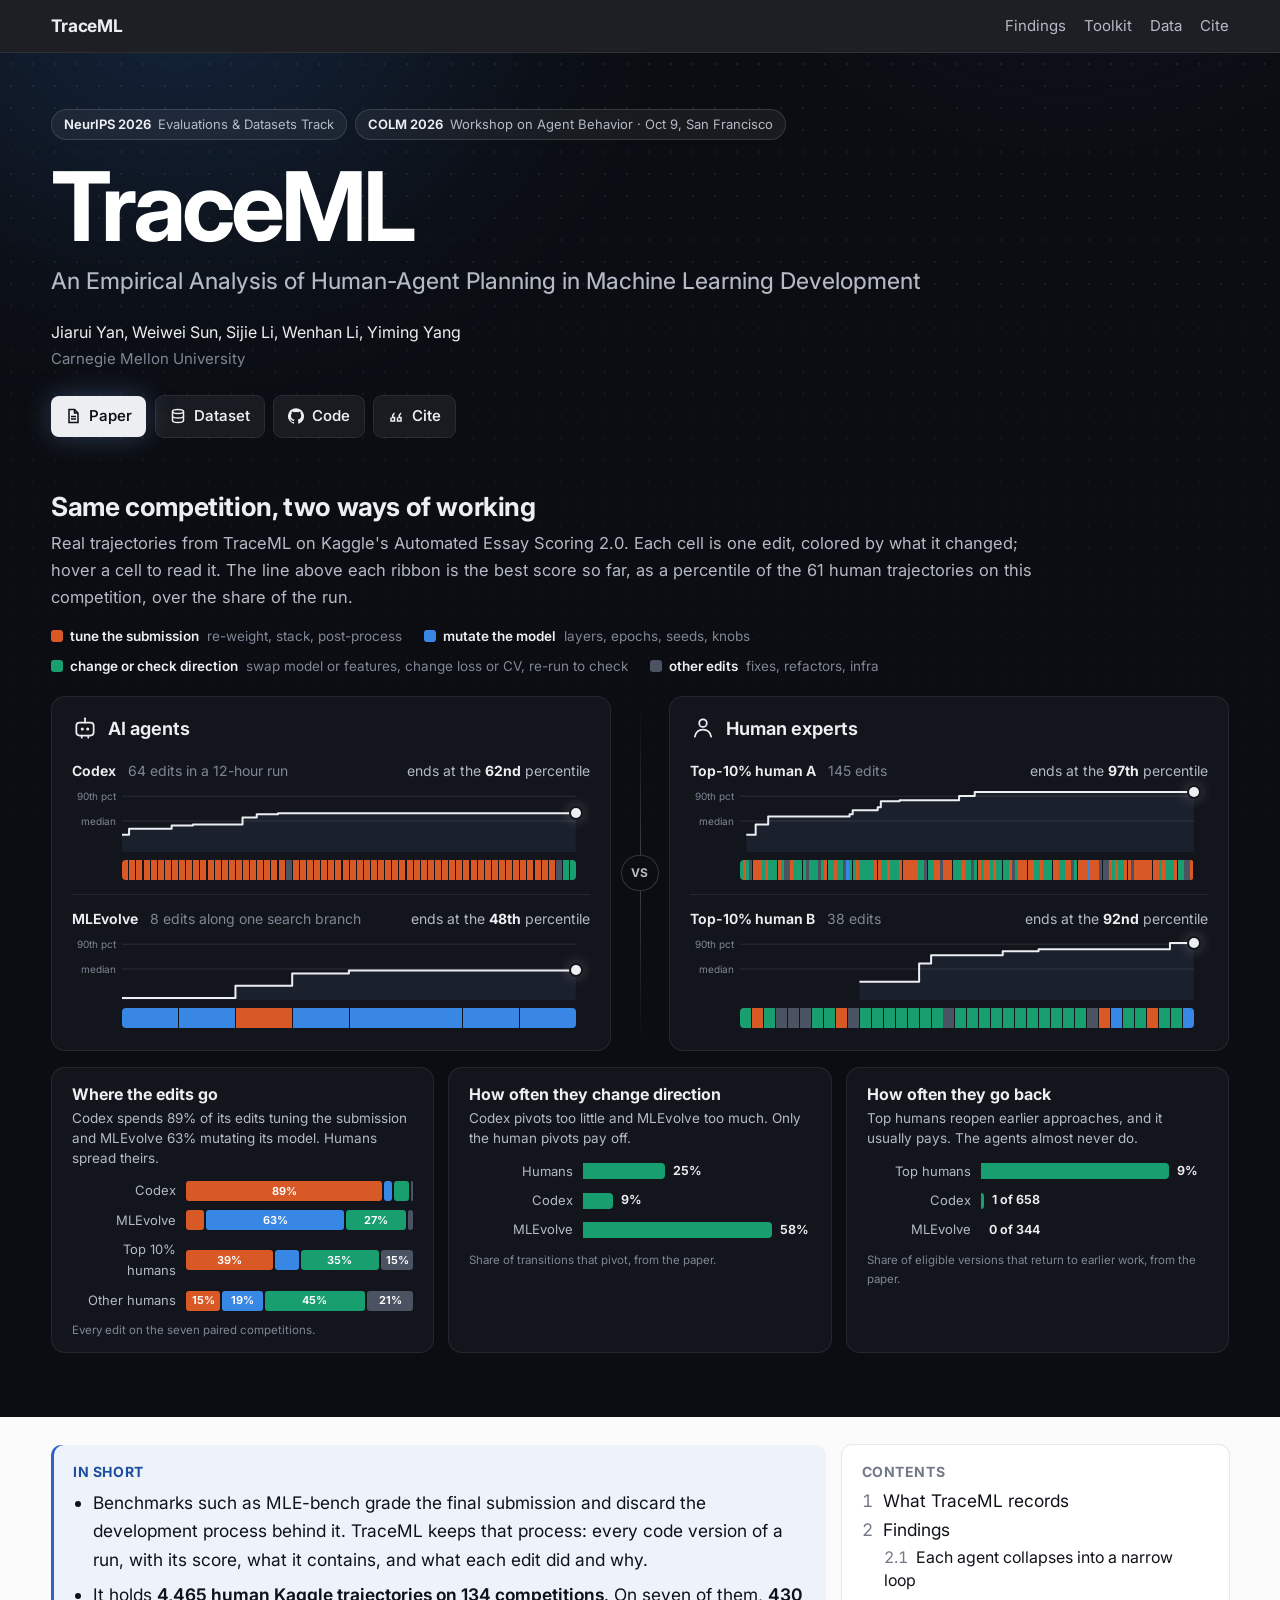
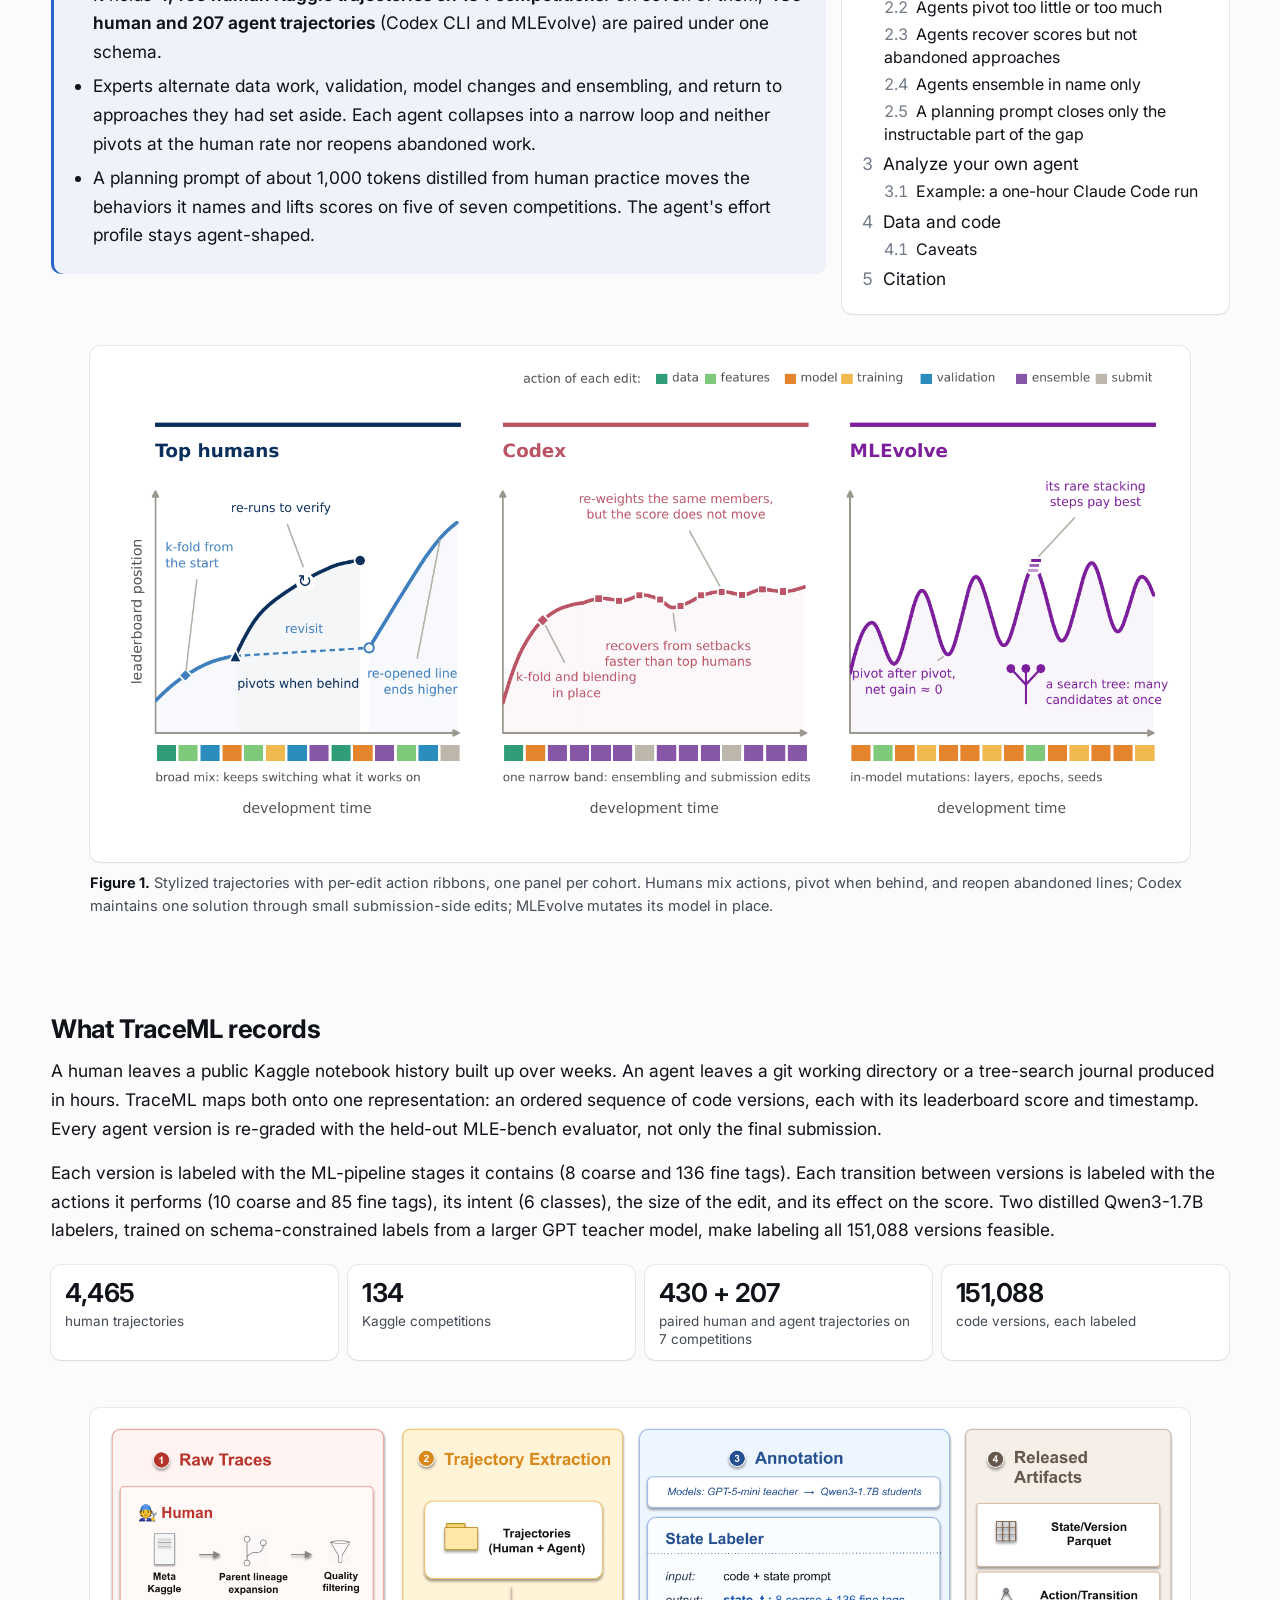
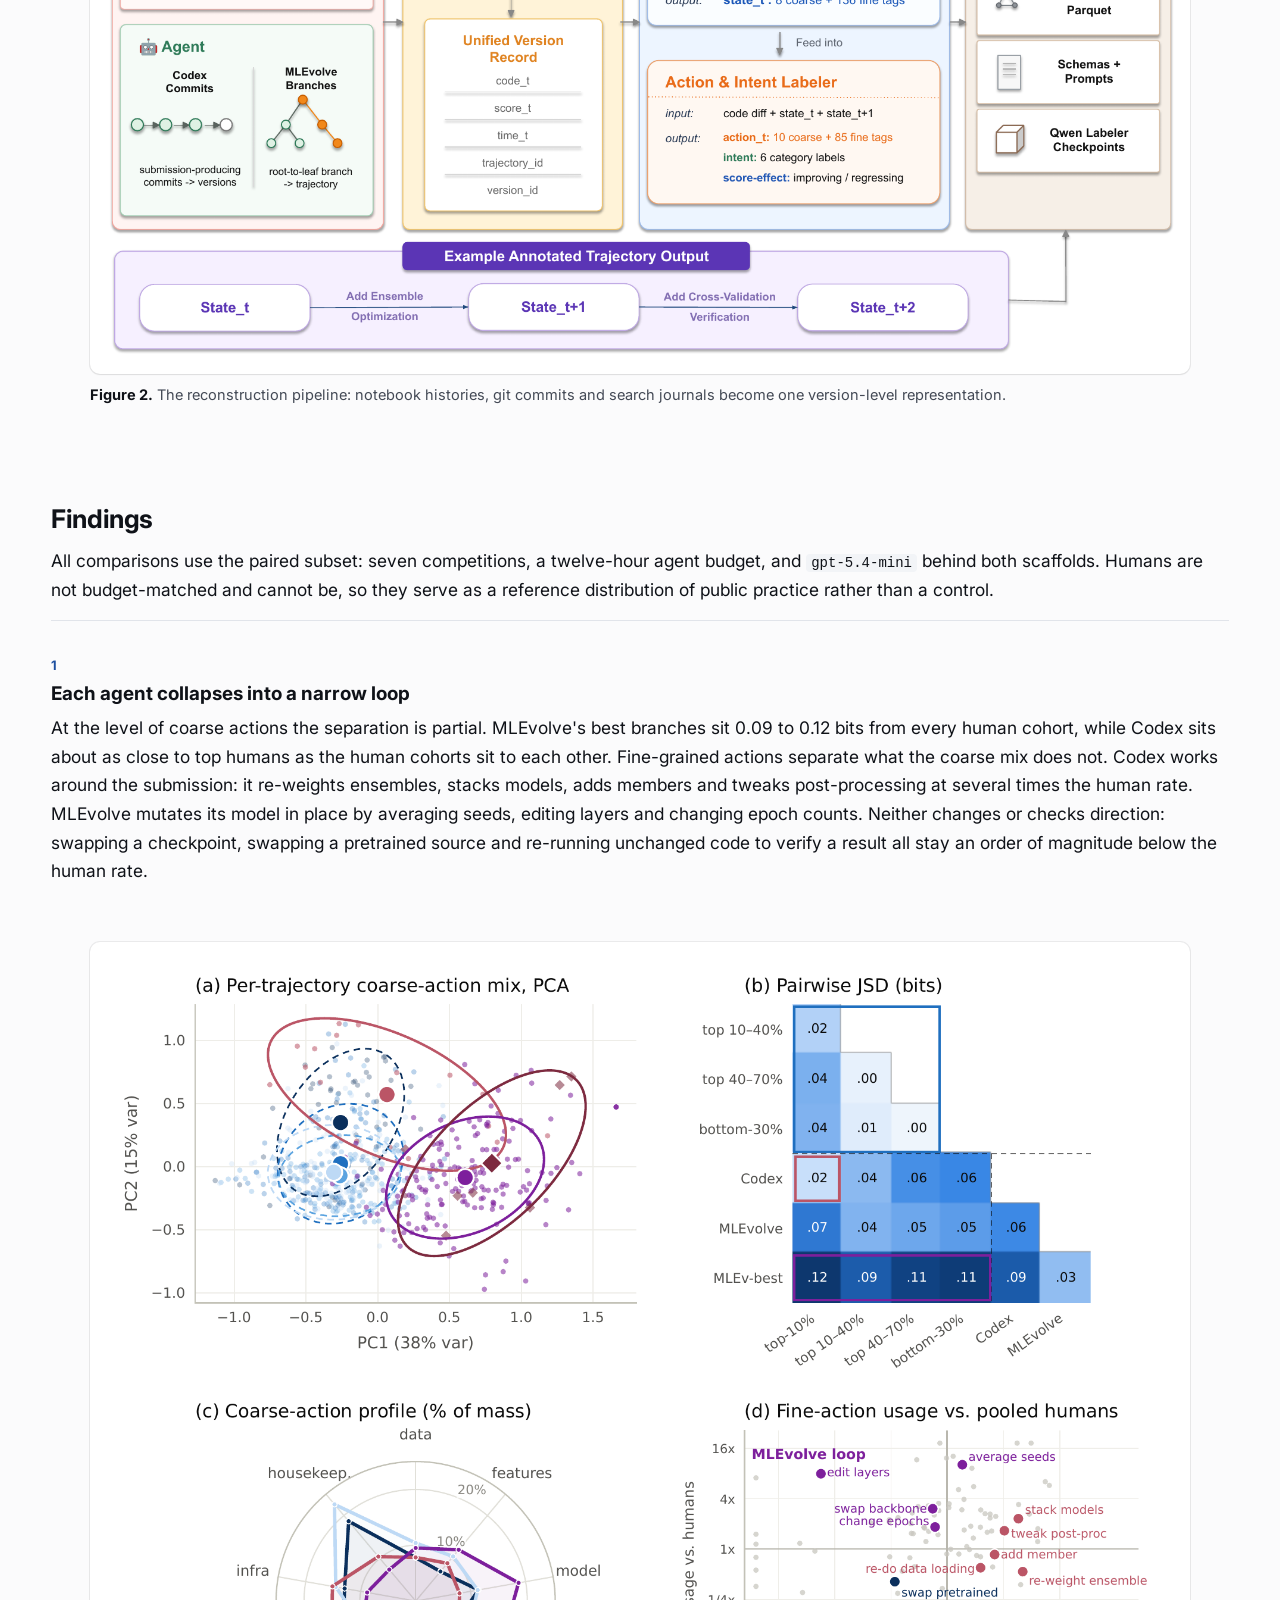
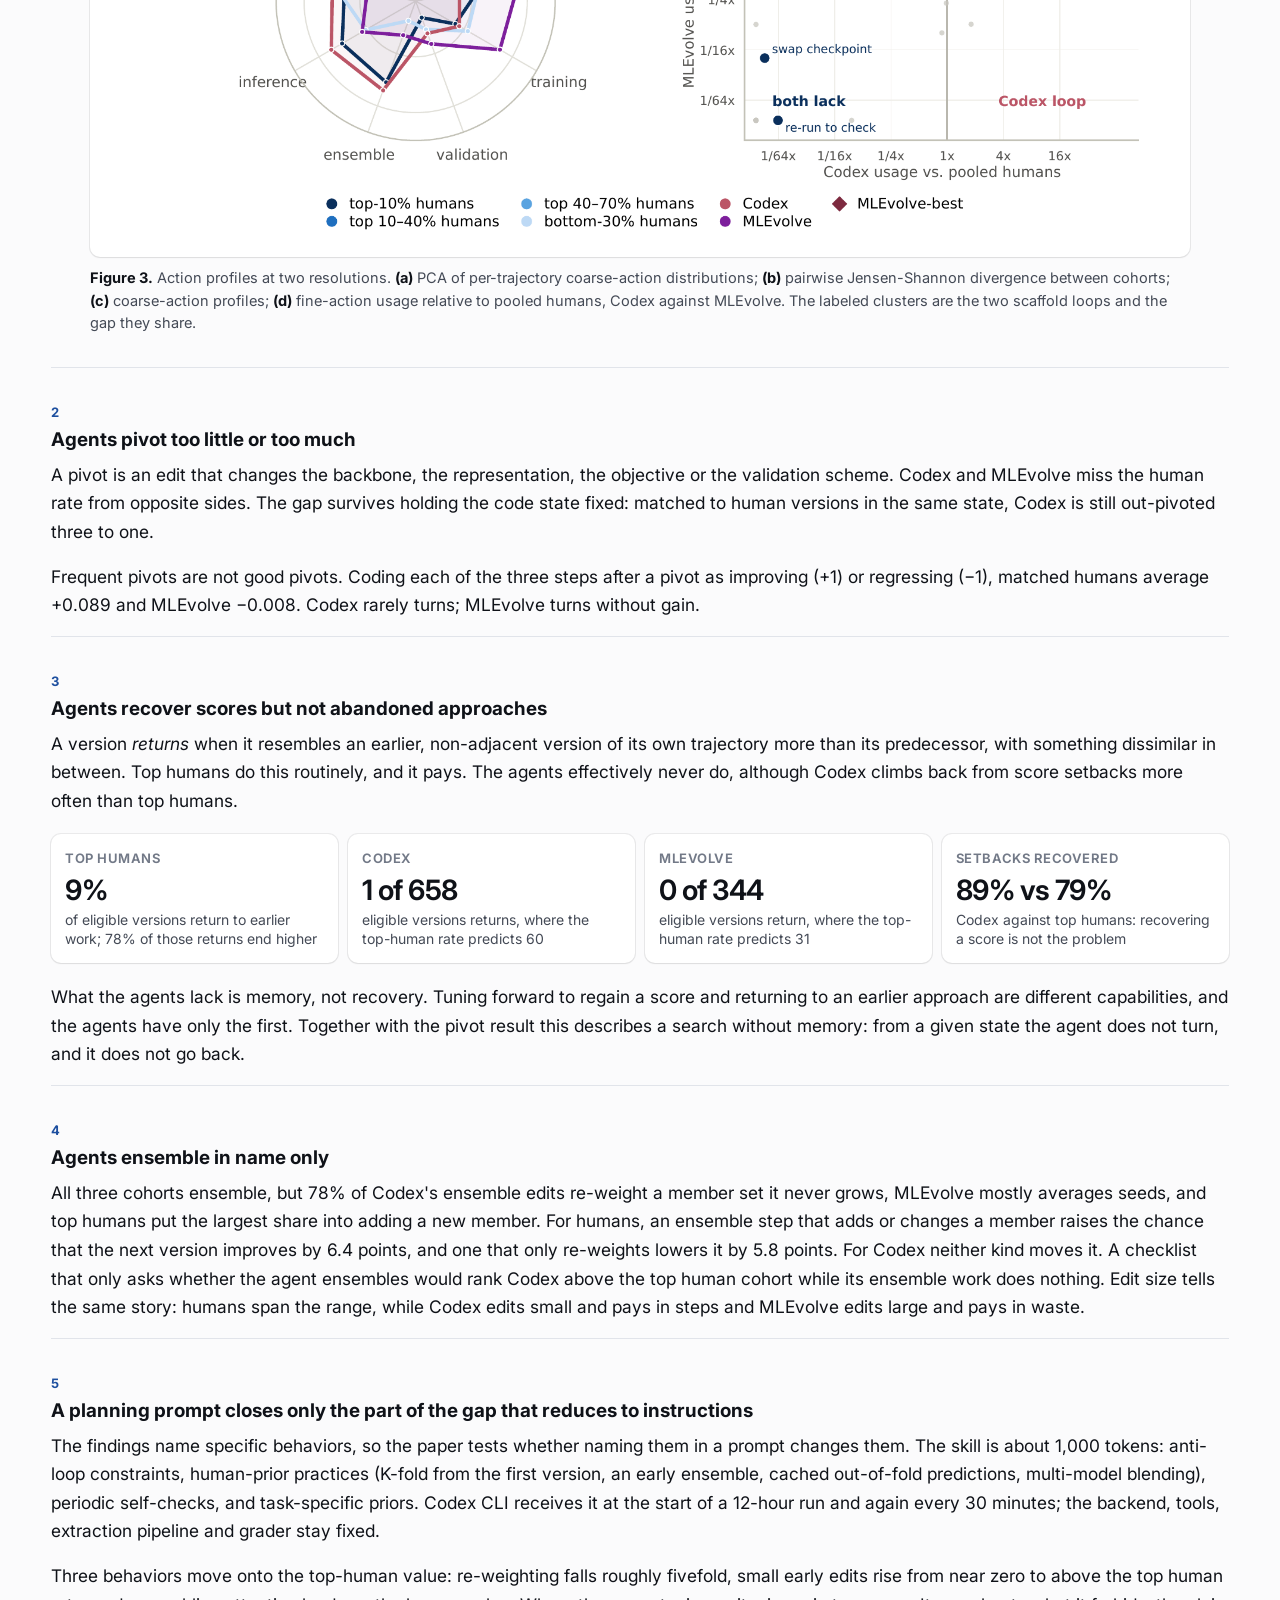
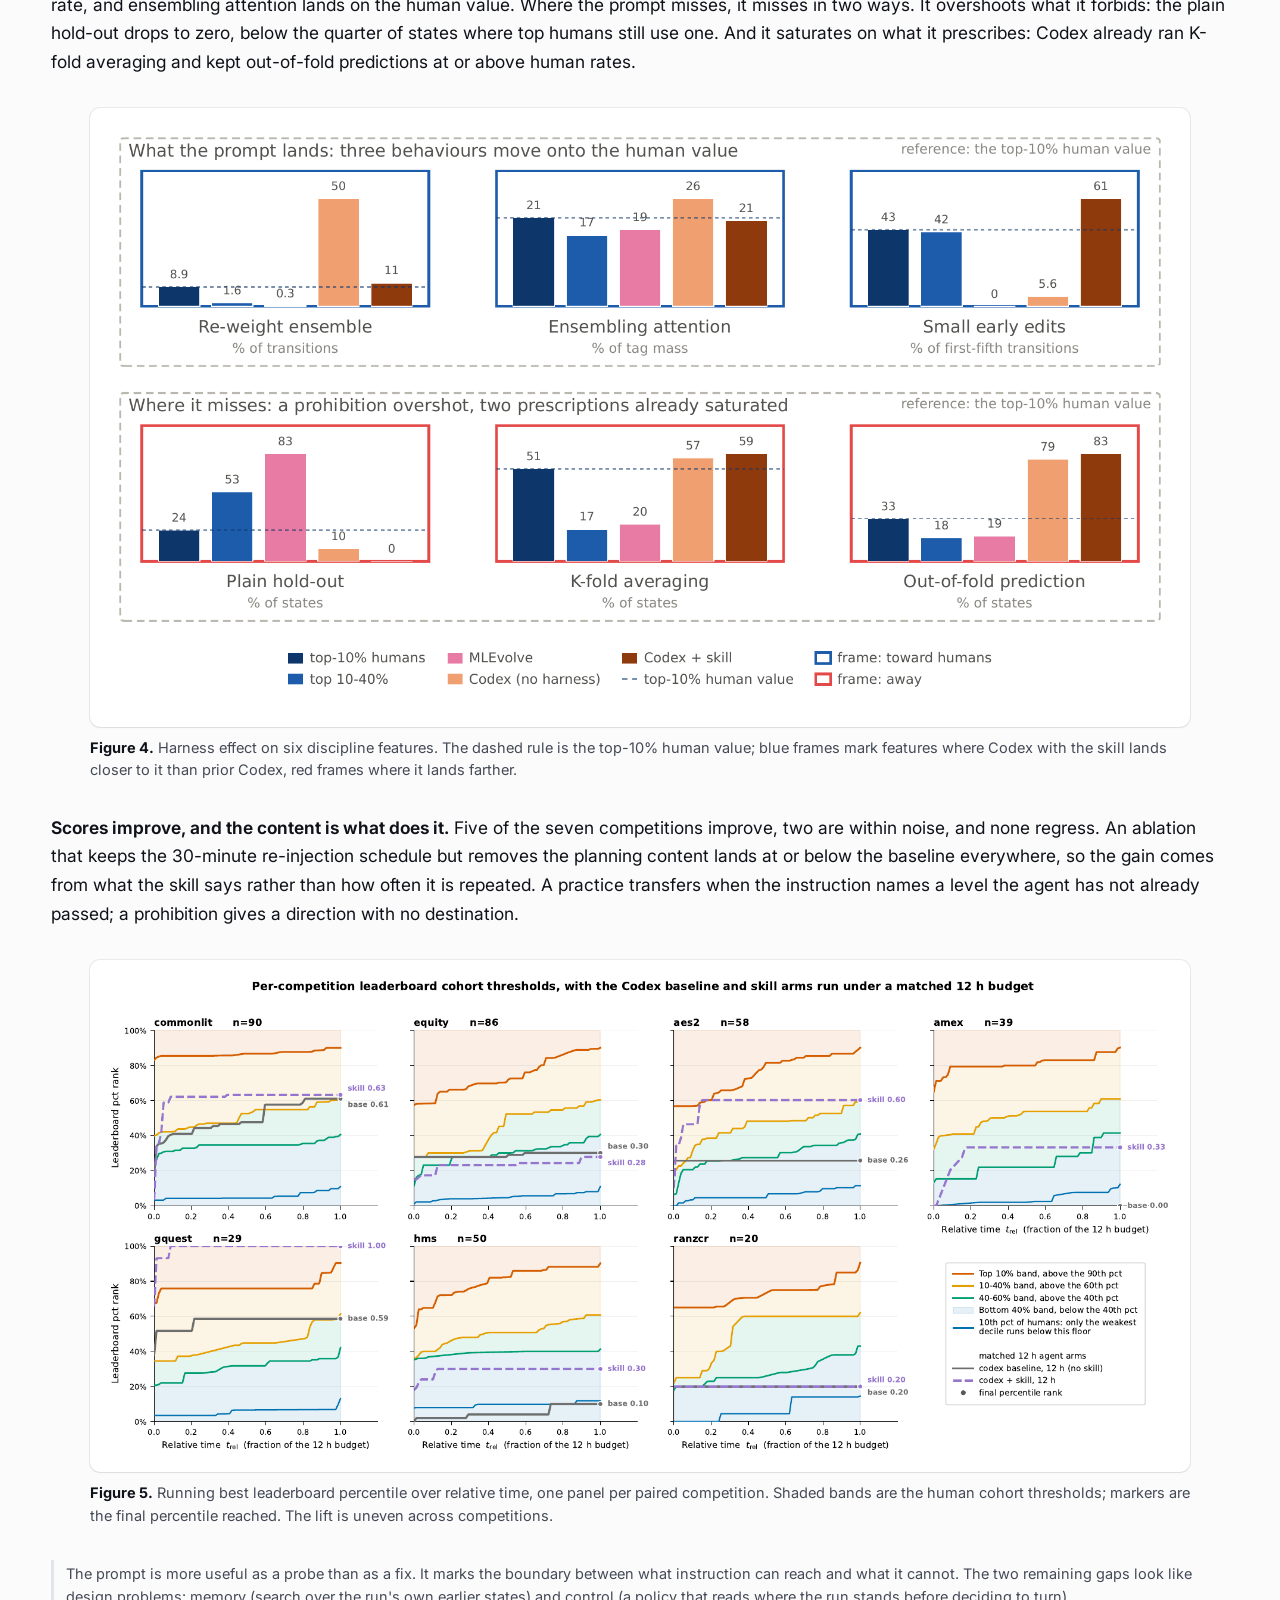
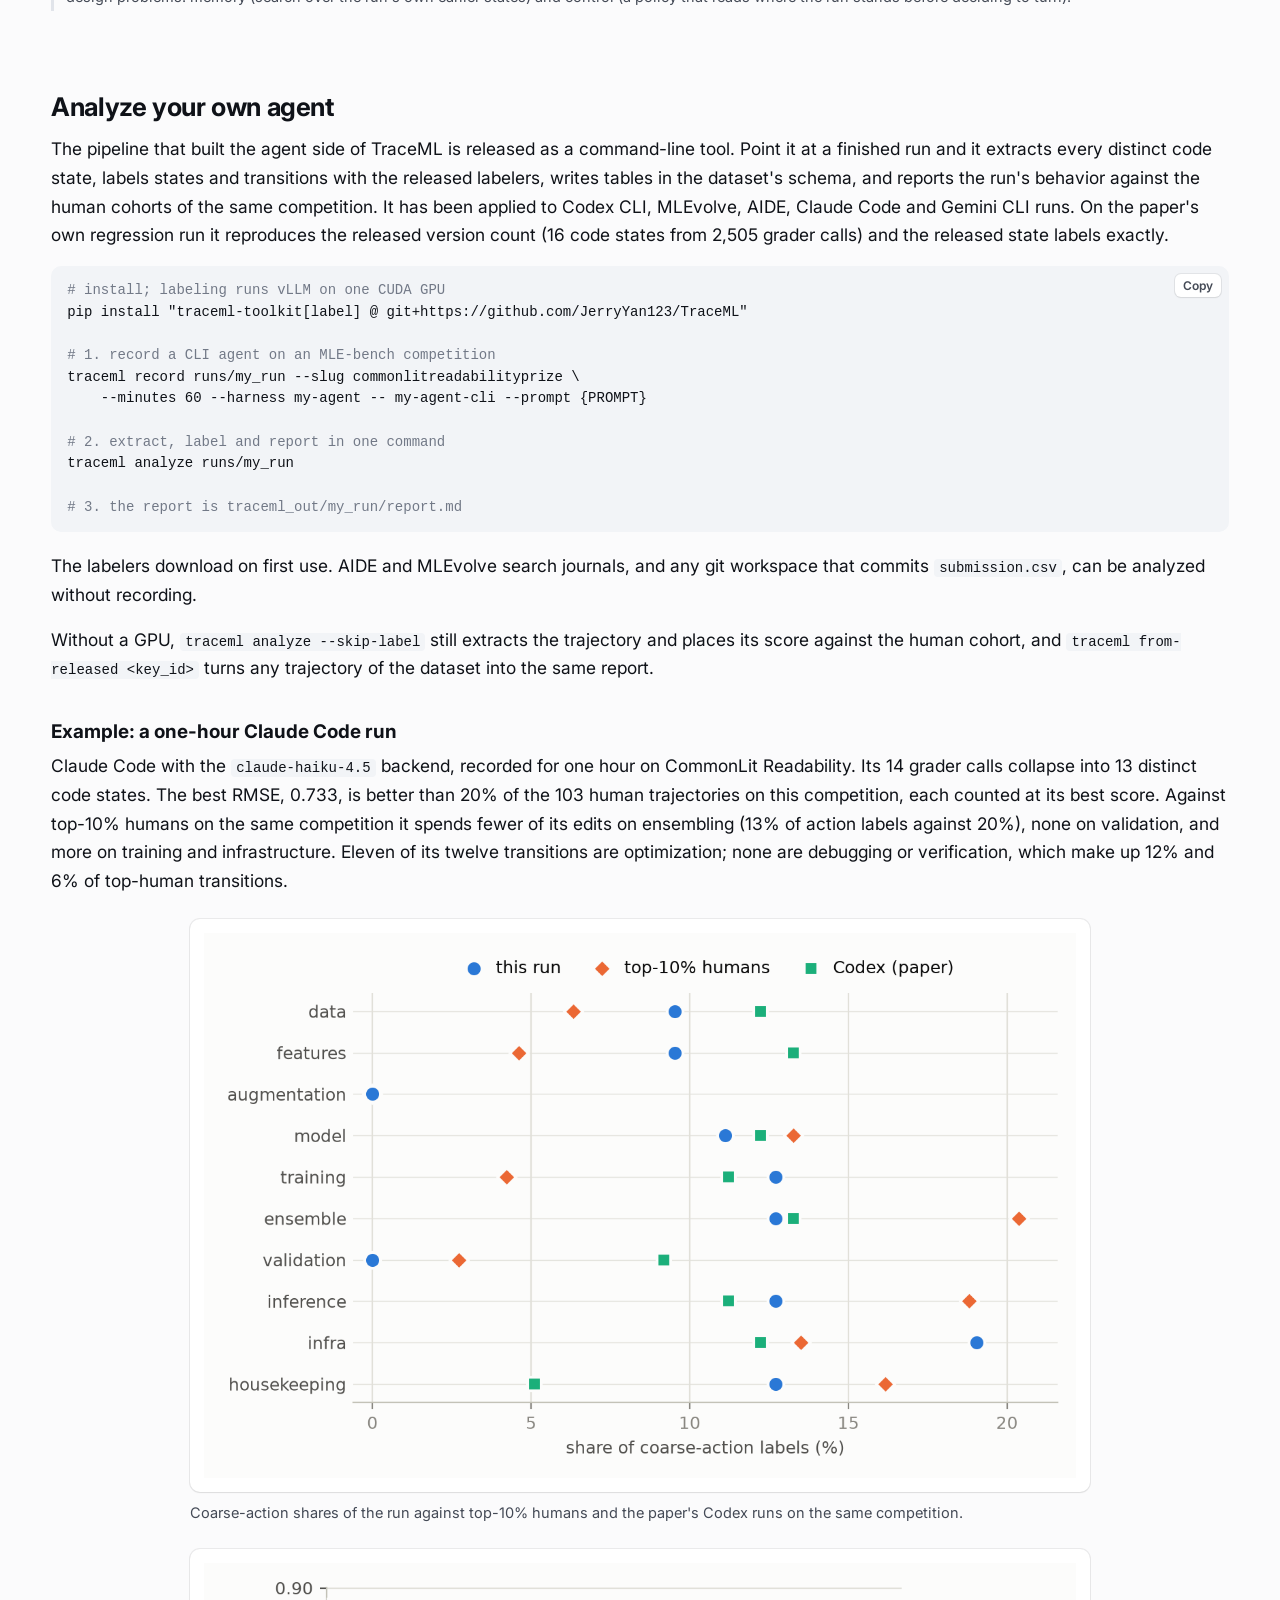
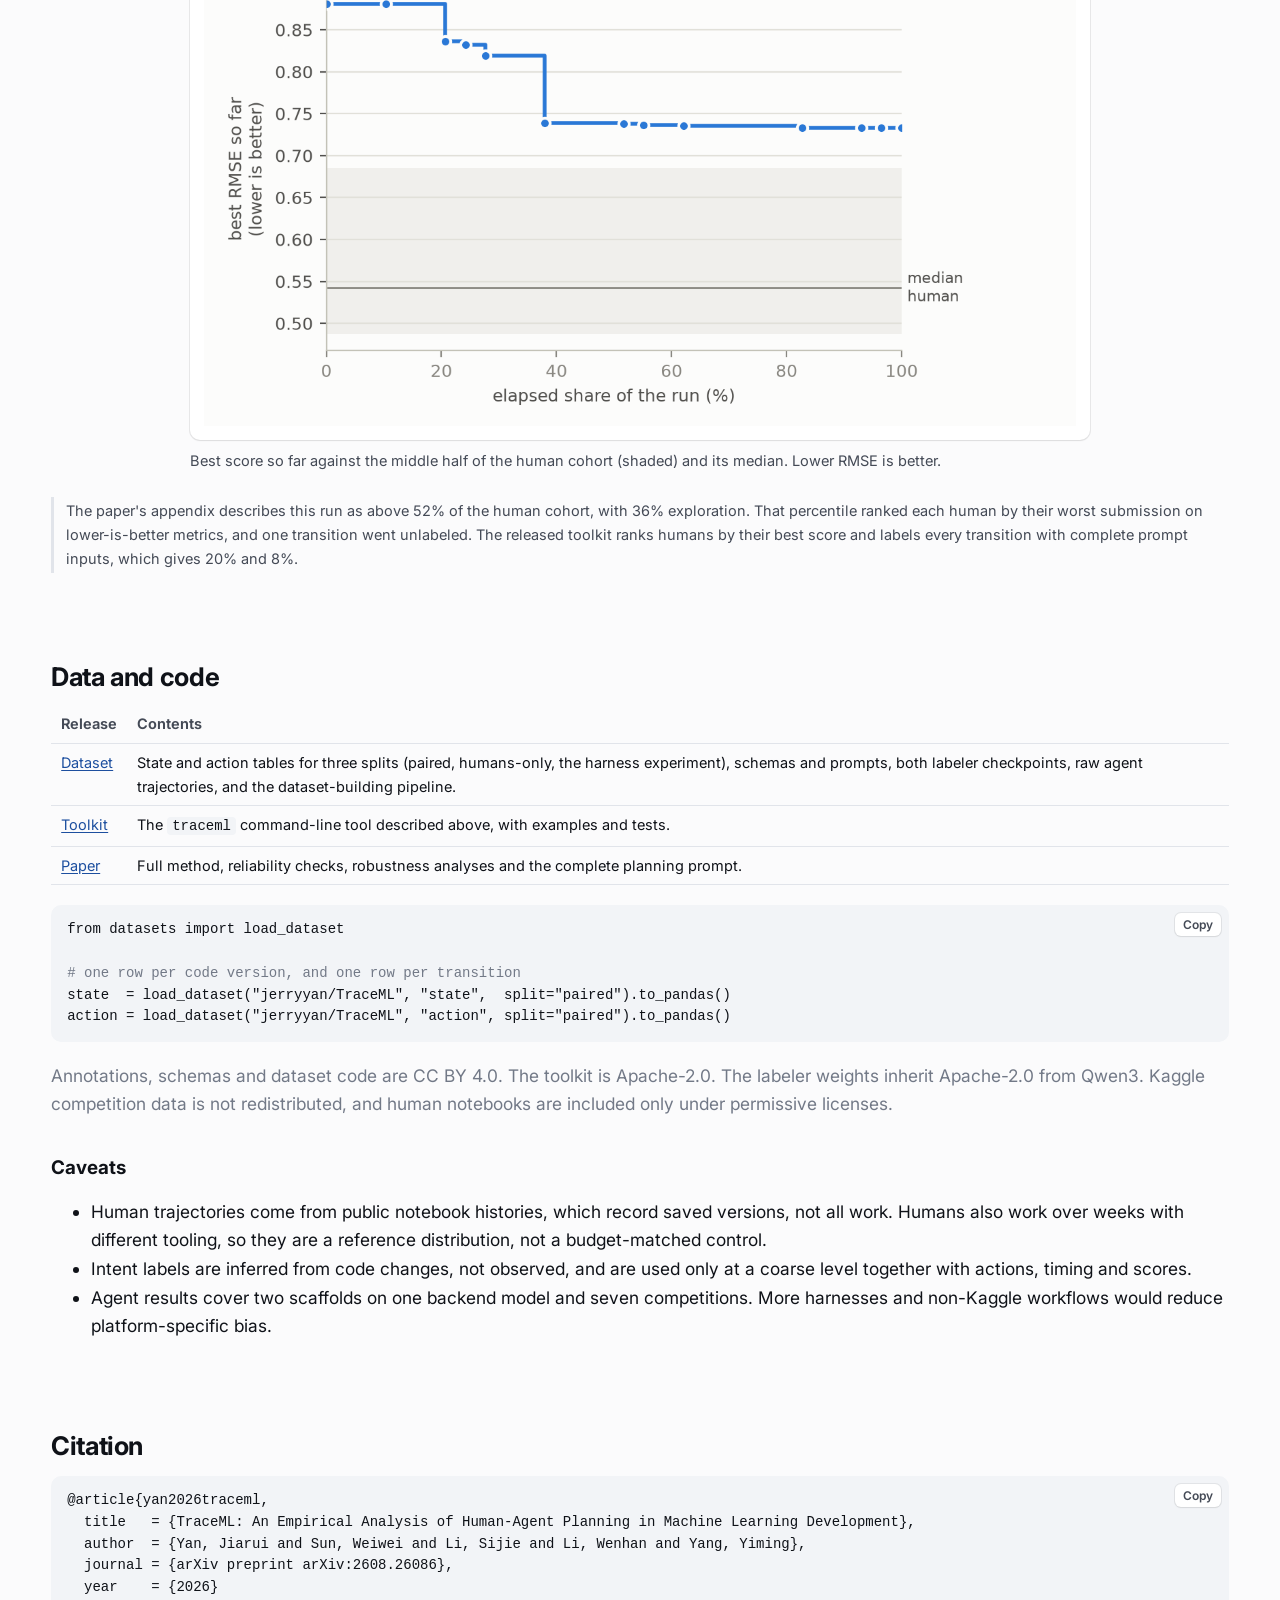
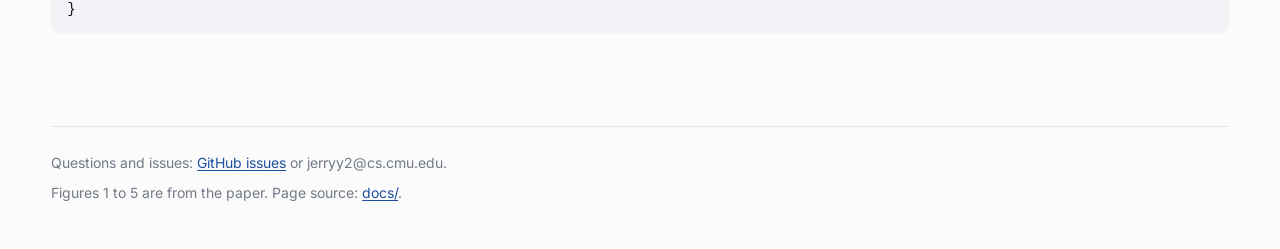
==== commit 7605b179: "Unify the site palette One cool neutral family for the page and the hero, so the dark theme has no s" ====
--- a/docs/index.html
+++ b/docs/index.html
@@ -11,7 +11,7 @@
 <meta property="og:image" content="https://jerryyan123.github.io/TraceML/figures/traceml-card.png">
 <meta property="og:url" content="https://jerryyan123.github.io/TraceML/">
 <meta name="twitter:card" content="summary_large_image">
-<link rel="icon" href="data:image/svg+xml,%3Csvg xmlns='http://www.w3.org/2000/svg' viewBox='0 0 32 32'%3E%3Crect width='32' height='32' rx='7' fill='%23111110'/%3E%3Cpath d='M6 22 L12 16 L17 19 L26 9' stroke='%236ea4f0' stroke-width='3' fill='none' stroke-linecap='round' stroke-linejoin='round'/%3E%3C/svg%3E">
+<link rel="icon" href="data:image/svg+xml,%3Csvg xmlns='http://www.w3.org/2000/svg' viewBox='0 0 32 32'%3E%3Crect width='32' height='32' rx='7' fill='%230b0d12'/%3E%3Cpath d='M6 22 L12 16 L17 19 L26 9' stroke='%237aa7f0' stroke-width='3' fill='none' stroke-linecap='round' stroke-linejoin='round'/%3E%3C/svg%3E">
 <link rel="preconnect" href="https://fonts.googleapis.com">
 <link rel="preconnect" href="https://fonts.gstatic.com" crossorigin>
 <link href="https://fonts.googleapis.com/css2?family=Inter:wght@400..700&display=swap" rel="stylesheet">
--- a/docs/style.css
+++ b/docs/style.css
@@ -1,20 +1,21 @@
 :root {
   color-scheme: light;
-  --bg: #fcfcfb;
+  --bg: #fbfbfc;
   --surface: #ffffff;
-  --surface-2: #f4f3ef;
-  --ink: #111110;
-  --ink-2: #4a4944;
-  --muted: #7d7b74;
-  --rule: #e3e1da;
+  --surface-2: #f2f4f7;
+  --ink: #0f1218;
+  --ink-2: #444a56;
+  --muted: #727987;
+  --rule: #e1e4ea;
   --accent: #2a64c8;
   --accent-ink: #1d4f9f;
-  --accent-soft: #e8f0fc;
+  --accent-soft: #eef3fb;
   --bar: #2a78d6;
-  --bar-ref: #9d9b93;
-  --code-bg: #f4f3ef;
+  --bar-ref: #9aa1ad;
+  --code-bg: #f2f4f7;
   --figure-bg: #ffffff;
-  --shadow: 0 1px 2px rgba(17, 17, 16, 0.06), 0 0 0 1px rgba(17, 17, 16, 0.06);
+  --fig-filter: none;
+  --shadow: 0 1px 2px rgba(15, 18, 24, 0.06), 0 0 0 1px rgba(15, 18, 24, 0.07);
   --gutter: clamp(16px, 4vw, 72px);
   --fig-max: 1100px;
   --font: "Inter", system-ui, -apple-system, "Segoe UI", Roboto, Helvetica, Arial, sans-serif;
@@ -24,41 +25,43 @@
 @media (prefers-color-scheme: dark) {
   :root:not([data-theme="light"]) {
     color-scheme: dark;
-    --bg: #141413;
-    --surface: #1c1c1a;
-    --surface-2: #232321;
-    --ink: #f2f1ec;
-    --ink-2: #c3c2b7;
-    --muted: #8f8d85;
-    --rule: #2e2e2b;
-    --accent: #6ea4f0;
-    --accent-ink: #9cc0f5;
-    --accent-soft: #1d2a3d;
+    --bg: #0b0d12;
+    --surface: #12151c;
+    --surface-2: #191d26;
+    --ink: #eceef2;
+    --ink-2: #b4bac6;
+    --muted: #7f8795;
+    --rule: #232833;
+    --accent: #7aa7f0;
+    --accent-ink: #9dbff5;
+    --accent-soft: #111826;
     --bar: #3987e5;
-    --bar-ref: #6f6d66;
-    --code-bg: #1f1f1d;
+    --bar-ref: #5d6573;
+    --code-bg: #12151c;
     --figure-bg: #ffffff;
-    --shadow: 0 0 0 1px rgba(255, 255, 255, 0.08);
+    --fig-filter: brightness(0.9);
+    --shadow: 0 0 0 1px rgba(255, 255, 255, 0.07);
   }
 }
 
 :root[data-theme="dark"] {
   color-scheme: dark;
-  --bg: #141413;
-  --surface: #1c1c1a;
-  --surface-2: #232321;
-  --ink: #f2f1ec;
-  --ink-2: #c3c2b7;
-  --muted: #8f8d85;
-  --rule: #2e2e2b;
-  --accent: #6ea4f0;
-  --accent-ink: #9cc0f5;
-  --accent-soft: #1d2a3d;
+  --bg: #0b0d12;
+  --surface: #12151c;
+  --surface-2: #191d26;
+  --ink: #eceef2;
+  --ink-2: #b4bac6;
+  --muted: #7f8795;
+  --rule: #232833;
+  --accent: #7aa7f0;
+  --accent-ink: #9dbff5;
+  --accent-soft: #111826;
   --bar: #3987e5;
-  --bar-ref: #6f6d66;
-  --code-bg: #1f1f1d;
+  --bar-ref: #5d6573;
+  --code-bg: #12151c;
   --figure-bg: #ffffff;
-  --shadow: 0 0 0 1px rgba(255, 255, 255, 0.08);
+  --fig-filter: brightness(0.9);
+  --shadow: 0 0 0 1px rgba(255, 255, 255, 0.07);
 }
 
 * { box-sizing: border-box; }
@@ -83,16 +86,16 @@
 
 /* ---- top bar ---- */
 .topbar {
-  position: sticky; top: 0; z-index: 10;
-  background: color-mix(in srgb, var(--bg) 88%, transparent);
-  backdrop-filter: blur(8px);
-  border-bottom: 1px solid var(--rule);
+  position: sticky; top: 0; z-index: 10; color-scheme: dark;
+  background: rgba(11, 13, 18, 0.92);
+  -webkit-backdrop-filter: blur(10px); backdrop-filter: blur(10px);
+  border-bottom: 1px solid rgba(255, 255, 255, 0.08);
 }
 .topbar .wrap-wide { display: flex; align-items: center; justify-content: space-between; gap: 12px; height: 52px; }
-.brand { font-weight: 700; letter-spacing: -0.01em; color: var(--ink); text-decoration: none; }
+.brand { font-weight: 700; letter-spacing: -0.01em; color: #eceef2; text-decoration: none; }
 .topbar nav { display: flex; gap: 18px; font-size: 15px; }
-.topbar nav a { color: var(--ink-2); text-decoration: none; }
-.topbar nav a:hover { color: var(--ink); }
+.topbar nav a { color: #b4bac6; text-decoration: none; }
+.topbar nav a:hover { color: #ffffff; }
 
 /* ---- header ---- */
 header.hero { padding: 56px 0 8px; }
@@ -125,8 +128,8 @@
 strong { font-weight: 650; }
 
 .tldr {
-  margin: 28px 0 8px; padding: 18px 20px;
-  background: var(--accent-soft); border-radius: 10px;
+  margin: 28px 0 8px; padding: 18px 20px 18px 22px;
+  background: var(--accent-soft); border-radius: 10px; box-shadow: inset 3px 0 0 var(--accent);
 }
 .tldr h2 { margin: 0 0 8px; font-size: 14px; font-weight: 700; letter-spacing: 0.04em; text-transform: uppercase; color: var(--accent-ink); }
 .tldr ul { margin: 0; padding-left: 20px; }
@@ -157,7 +160,7 @@
 figure.demo { max-width: 900px; margin: 24px auto; }
 figure .frame {
   background: var(--figure-bg); border-radius: 10px; padding: 14px;
-  box-shadow: var(--shadow);
+  box-shadow: var(--shadow); filter: var(--fig-filter);
 }
 figure img { display: block; width: 100%; height: auto; }
 figcaption { margin-top: 10px; font-size: clamp(14px, calc(12px + 0.2vw), 16.5px); line-height: 1.55; color: var(--ink-2); }
@@ -171,7 +174,7 @@
 
 /* ---- finding blocks ---- */
 .finding { border-top: 1px solid var(--rule); padding-top: 4px; }
-.finding .num { font-size: 13px; font-weight: 700; color: var(--muted); letter-spacing: 0.05em; margin-top: 30px; display: block; }
+.finding .num { font-size: 13px; font-weight: 700; color: var(--accent-ink); letter-spacing: 0.05em; margin-top: 30px; display: block; }
 .finding h3 { margin-top: 4px; }
 
 /* ---- inline chart ---- */
@@ -240,12 +243,12 @@
    Hero band (always dark) and the agents-vs-humans figure
    ====================================================================== */
 .hero-band {
-  --h-bg: #0b0e14; --h-card: #12161f; --h-ink: #f2f1ec; --h-ink2: #b9b7ae; --h-muted: #8a8f99;
-  --h-rule: rgba(255, 255, 255, 0.09);
+  --h-bg: #0b0d12; --h-card: #12151c; --h-ink: #eceef2; --h-ink2: #b4bac6; --h-muted: #7f8795;
+  --h-rule: rgba(255, 255, 255, 0.08);
   /* categorical slots 1-3 (dark steps), validated all-pairs against a dark surface */
-  --c-sub: #d95926; --c-mod: #3987e5; --c-dir: #199e70; --c-oth: #4a4944;
+  --c-sub: #d95926; --c-mod: #3987e5; --c-dir: #199e70; --c-oth: #4b5261;
   position: relative; overflow: hidden; background: var(--h-bg); color: var(--h-ink);
-  padding: 56px 0 52px; border-bottom: 1px solid var(--h-rule);
+  padding: 56px 0 56px;
 }
 .hero-band::before {
   content: ""; position: absolute; inset: 0; pointer-events: none;
@@ -256,11 +259,10 @@
 }
 .hero-glow {
   position: absolute; left: -10%; right: -10%; top: -35%; height: 110%; pointer-events: none;
-  filter: blur(70px); opacity: 0.6;
+  filter: blur(80px); opacity: 0.55;
   background:
-    radial-gradient(38% 34% at 18% 32%, rgba(57, 135, 229, 0.38), transparent 70%),
-    radial-gradient(32% 30% at 82% 22%, rgba(217, 89, 38, 0.30), transparent 70%),
-    radial-gradient(34% 34% at 55% 68%, rgba(25, 158, 112, 0.24), transparent 70%);
+    radial-gradient(40% 32% at 20% 28%, rgba(57, 135, 229, 0.42), transparent 70%),
+    radial-gradient(30% 26% at 78% 18%, rgba(88, 110, 230, 0.26), transparent 70%);
   animation: glow-drift 18s ease-in-out infinite alternate;
 }
 @keyframes glow-drift { to { transform: translate3d(3%, 5%, 0) scale(1.06); } }
@@ -274,7 +276,7 @@
 .badge b { color: var(--h-ink); font-weight: 650; margin-right: 7px; }
 .hero-band h1 {
   font-size: clamp(46px, 8vw, 96px); line-height: 1.02; letter-spacing: -0.04em; margin: 0 0 10px;
-  background: linear-gradient(100deg, #ffffff 15%, #9cc0f5 55%, #7fe0bf 95%);
+  background: linear-gradient(100deg, #ffffff 30%, #bcd3f8 100%);
   -webkit-background-clip: text; background-clip: text; color: transparent;
 }
 .hero-band .subtitle { color: var(--h-ink2); max-width: 980px; }
@@ -282,8 +284,8 @@
 .hero-band .affil { color: var(--h-muted); }
 .hero-band .btn { background: rgba(255, 255, 255, 0.06); color: var(--h-ink); box-shadow: 0 0 0 1px rgba(255, 255, 255, 0.13); }
 .hero-band .btn:hover { background: rgba(255, 255, 255, 0.13); color: #fff; }
-.hero-band .btn.primary { background: #f2f1ec; color: #0b0e14; box-shadow: 0 0 28px rgba(156, 192, 245, 0.35); }
-.hero-band .btn.primary:hover { background: #ffffff; color: #0b0e14; }
+.hero-band .btn.primary { background: #eceef2; color: #0b0d12; box-shadow: 0 0 28px rgba(122, 167, 240, 0.3); }
+.hero-band .btn.primary:hover { background: #ffffff; color: #0b0d12; }
 
 .versus { margin-top: 46px; }
 .versus-title { font-size: clamp(22px, calc(16px + 0.8vw), 30px); color: var(--h-ink); margin: 0 0 6px; }
@@ -328,7 +330,7 @@
 .trace-plot { position: relative; height: 62px; margin: 0 14px 8px 50px; }
 .trace-plot svg { position: absolute; inset: 0; width: 100%; height: 100%; overflow: visible; }
 .trace-plot .ref { stroke: rgba(255, 255, 255, 0.10); stroke-width: 1; vector-effect: non-scaling-stroke; }
-.trace-plot .area { fill: rgba(242, 241, 236, 0.07); }
+.trace-plot .area { fill: rgba(122, 167, 240, 0.08); }
 .trace-plot .line { fill: none; stroke: var(--h-ink); stroke-width: 2; vector-effect: non-scaling-stroke; stroke-linejoin: round; }
 .ref-label { position: absolute; left: -50px; width: 44px; text-align: right; transform: translateY(-50%); font-size: 10px; line-height: 1; color: var(--h-muted); pointer-events: none; }
 .end-dot {
@@ -362,8 +364,8 @@
   font-size: 11px; font-weight: 650; color: #fff; border-radius: 3px; }
 .seg:hover, .seg:focus { filter: brightness(1.3); outline: none; }
 .sbar-track { display: flex; align-items: center; gap: 8px; min-width: 0; }
-.sbar-fill { height: 16px; background: #9aa6b8; border-radius: 0 4px 4px 0; transform-origin: left center; transform: scaleX(0); flex: none; }
-.sbar-fill.ref { background: #e9e7e1; }
+.sbar-fill { height: 16px; background: var(--c-dir); border-radius: 0 4px 4px 0; transform-origin: left center; transform: scaleX(0); flex: none; }
+.sbar-fill.ref { background: var(--c-dir); }
 .sbar-val { font-size: 12.5px; font-weight: 650; color: var(--h-ink); white-space: nowrap; }
 .sbar-row:focus { outline: 1px solid rgba(255, 255, 255, 0.3); outline-offset: 3px; border-radius: 4px; }
 .played .stack-bar, .played .sbar-fill { transform: none; transition: transform 0.9s calc(var(--r) * 120ms) cubic-bezier(0.2, 0.8, 0.2, 1); }
@@ -374,7 +376,7 @@
 .vs-error { color: var(--h-muted); }
 .vs-tip {
   position: fixed; z-index: 50; pointer-events: none; opacity: 0; transition: opacity 0.12s;
-  background: #f2f1ec; color: #0b0e14; font-size: 12.5px; line-height: 1.4; padding: 6px 9px; border-radius: 6px;
+  background: #eceef2; color: #0b0d12; font-size: 12.5px; line-height: 1.4; padding: 6px 9px; border-radius: 6px;
   box-shadow: 0 6px 24px rgba(0, 0, 0, 0.35);
 }
 
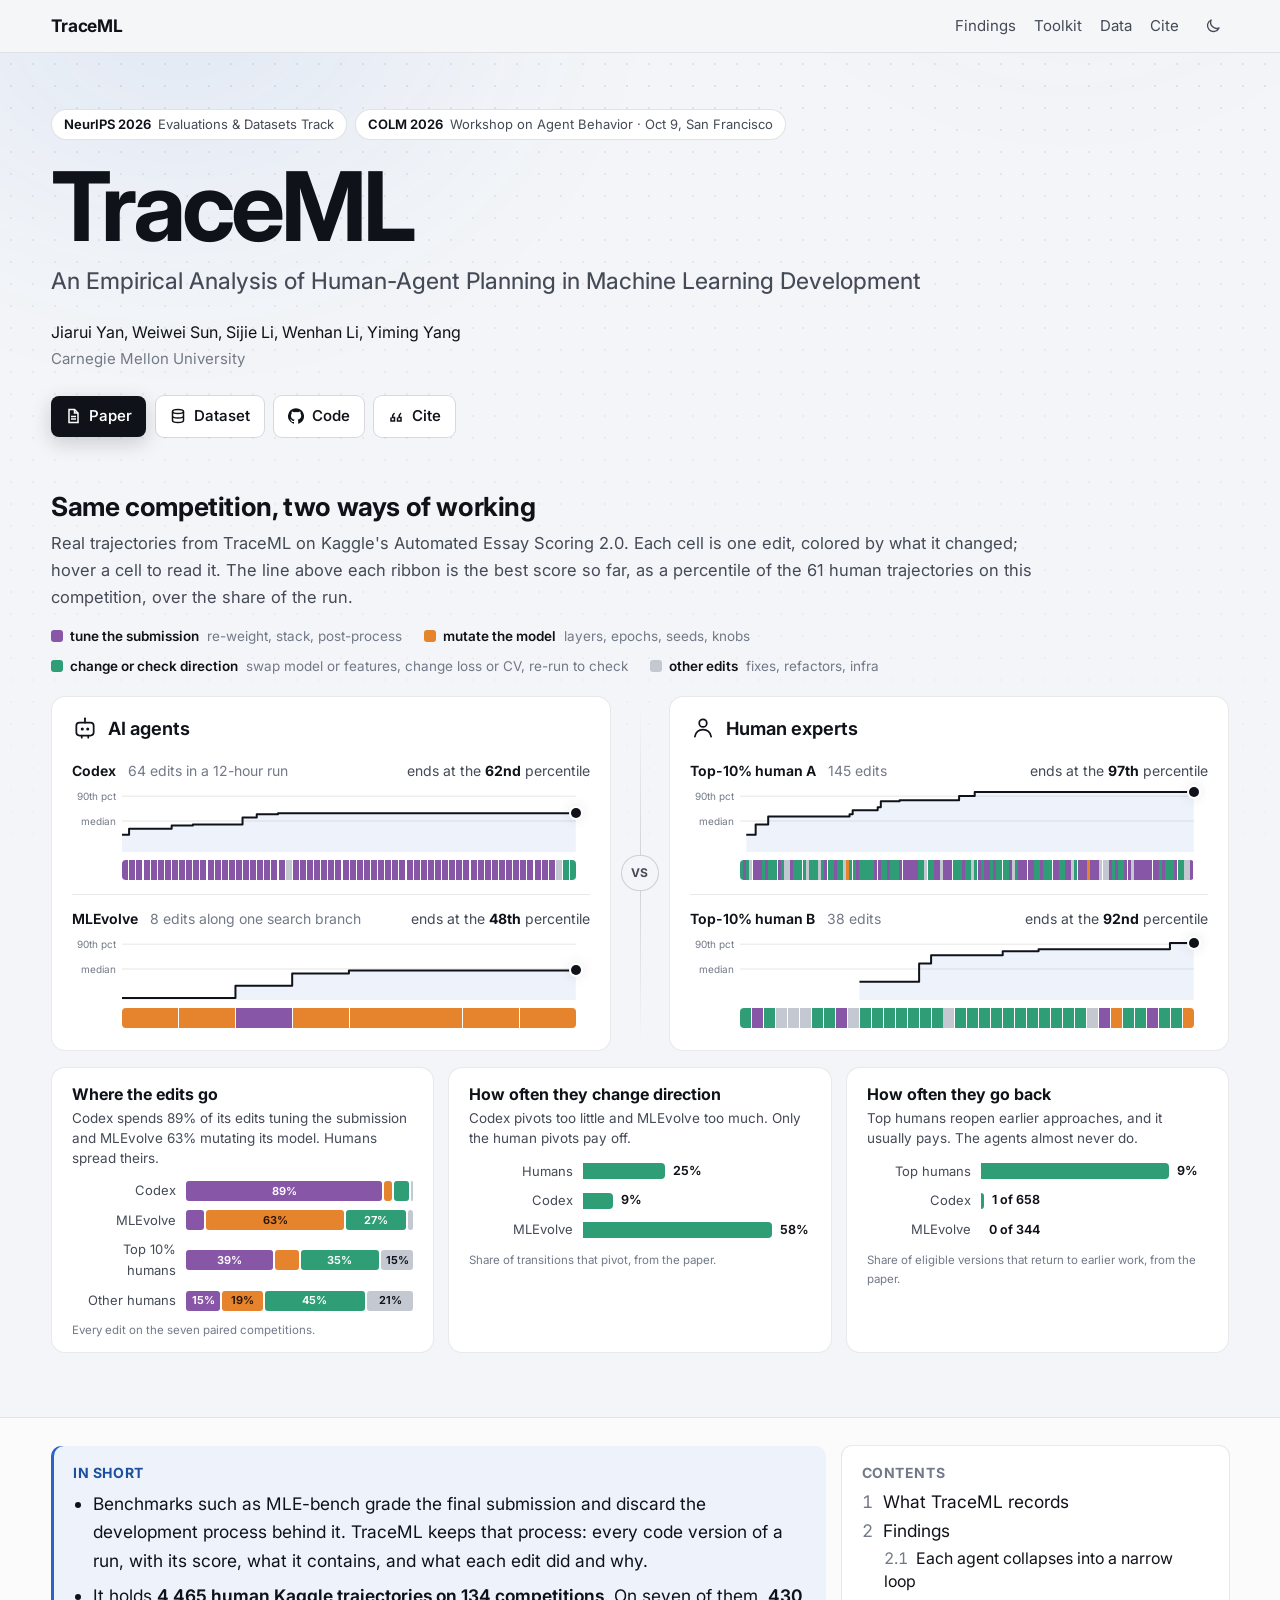
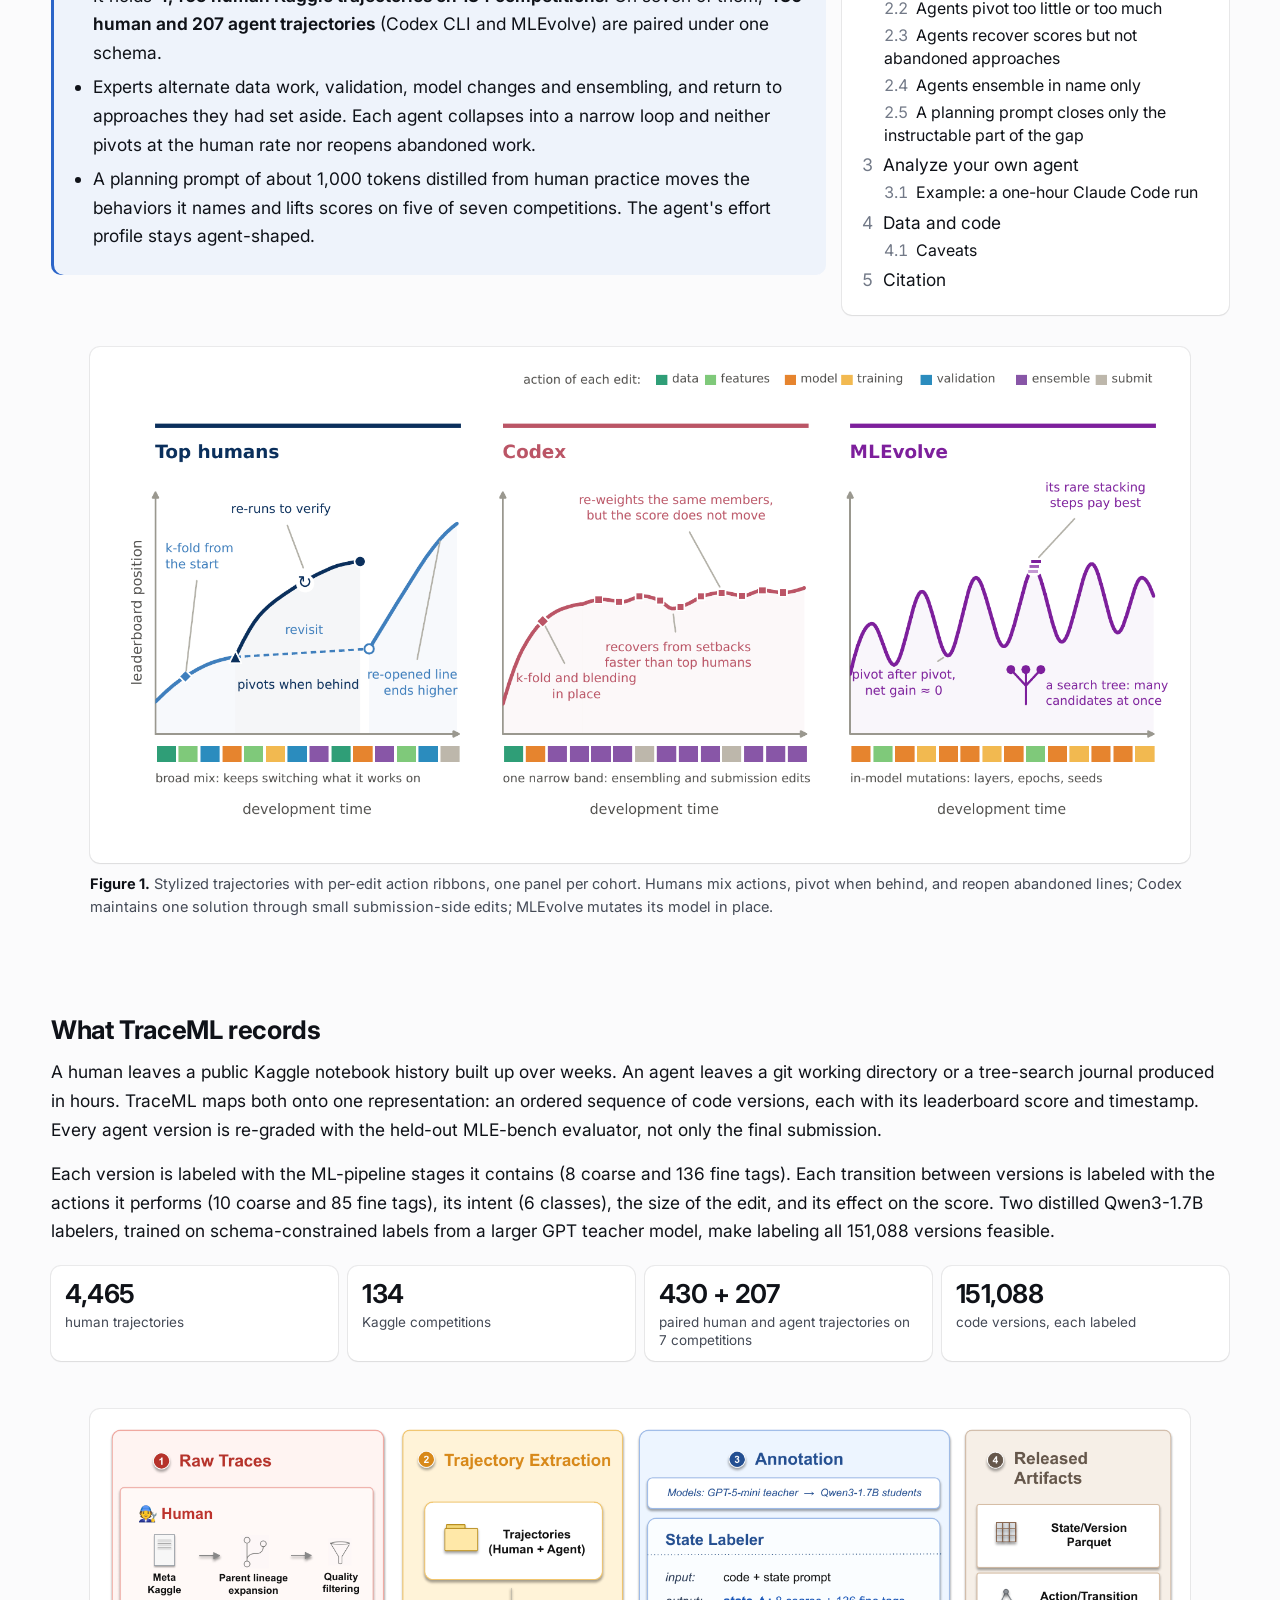
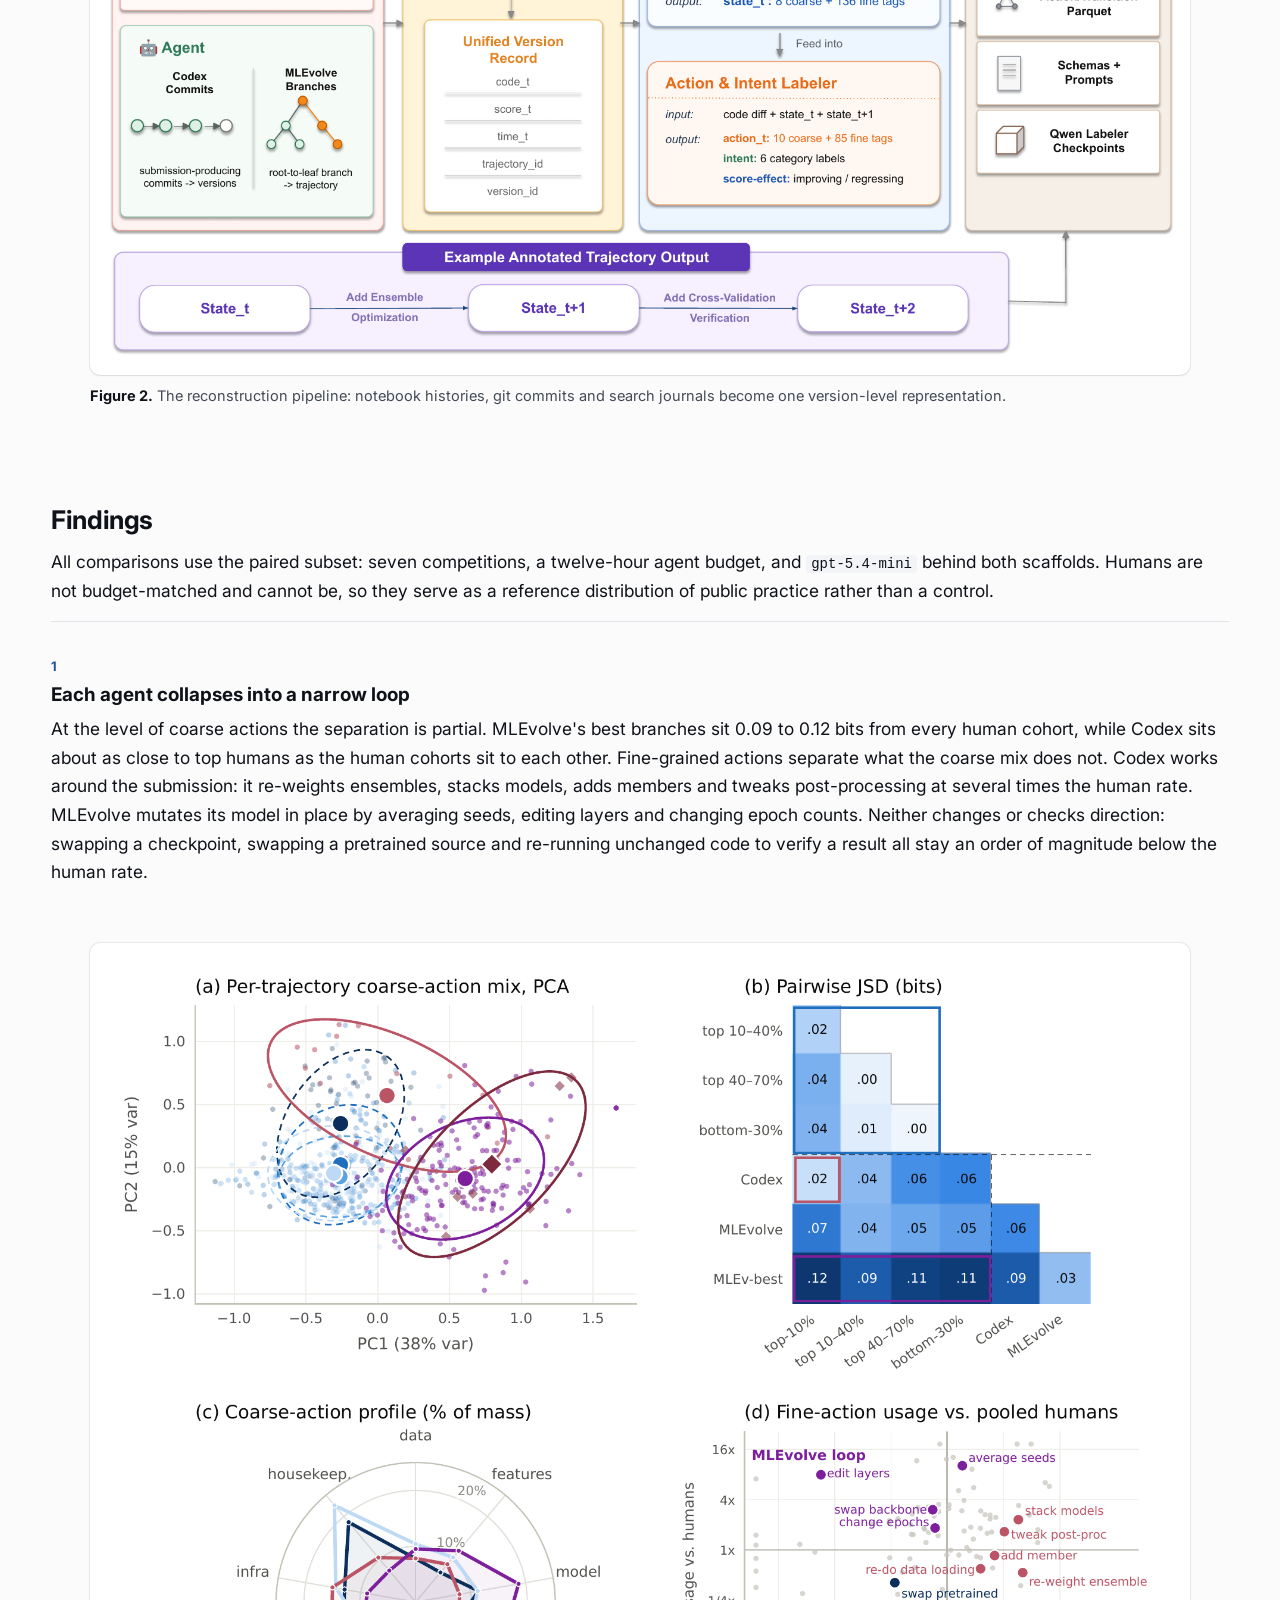
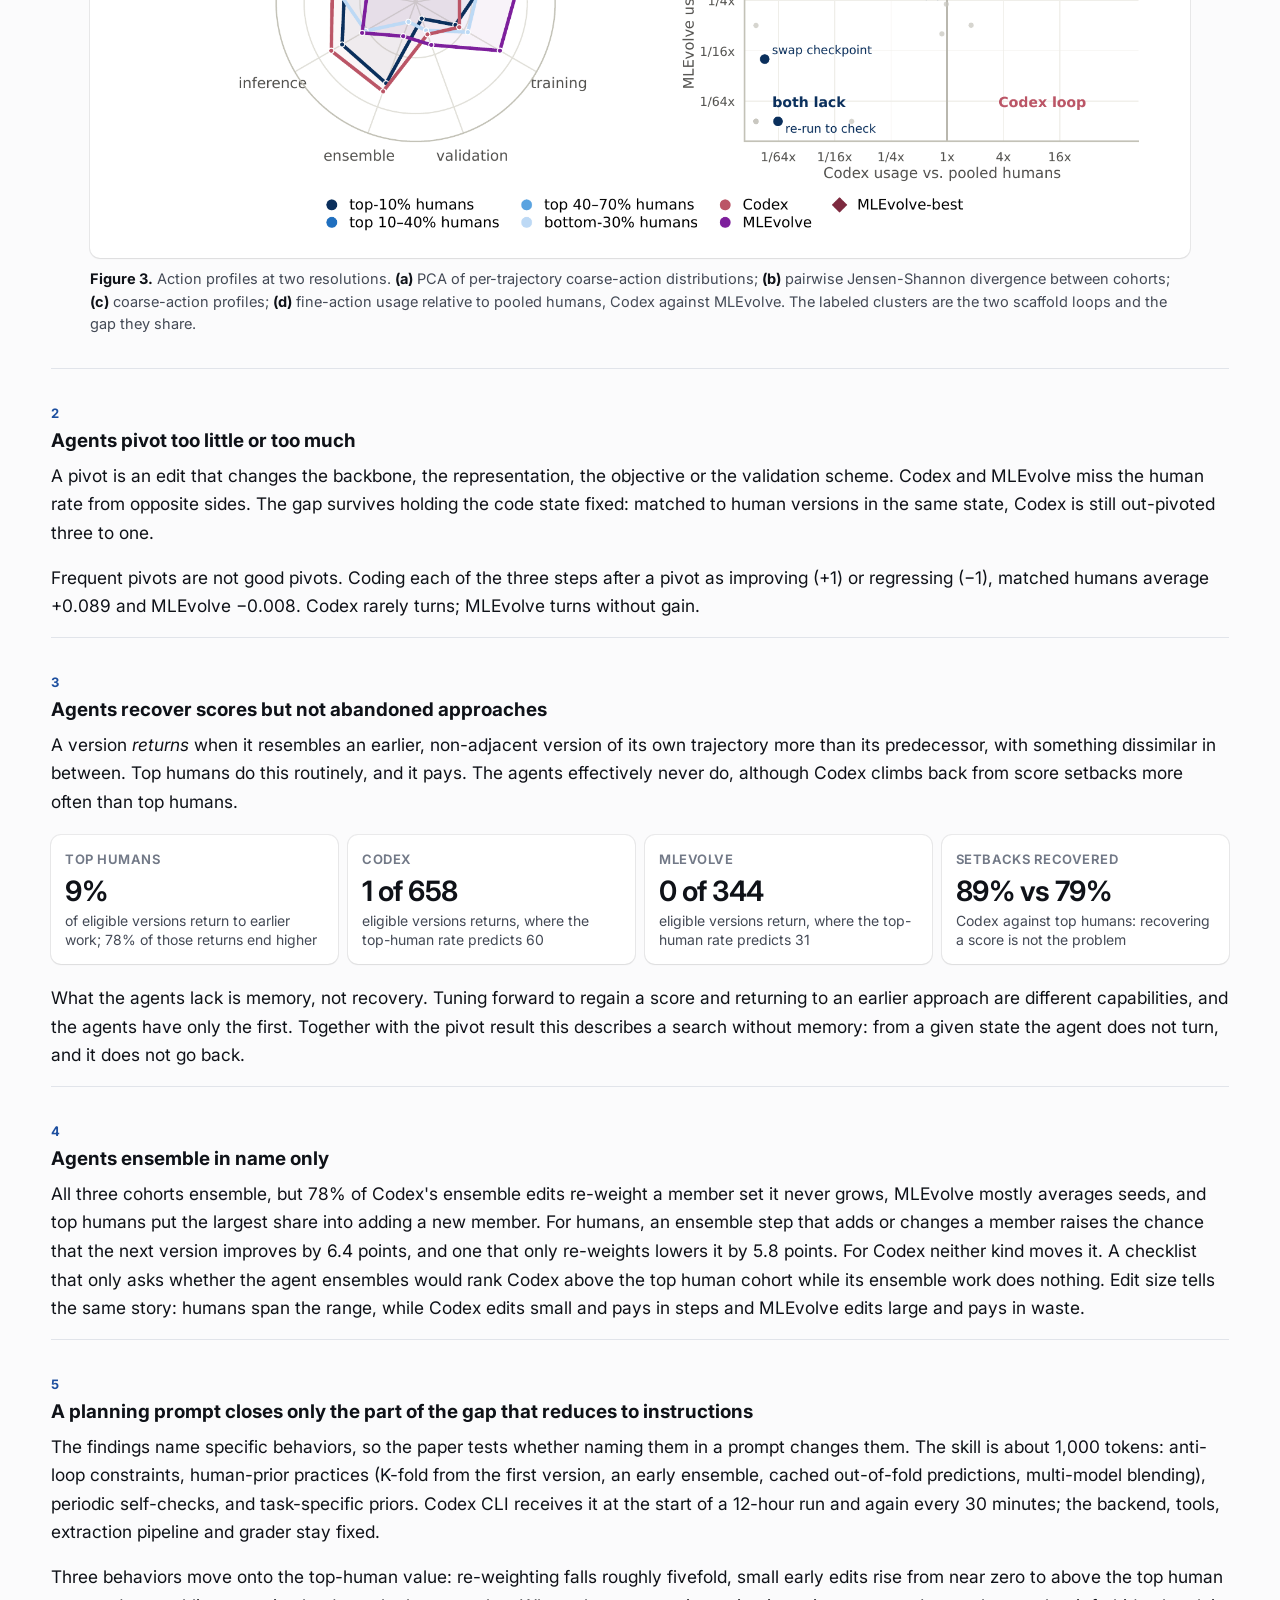
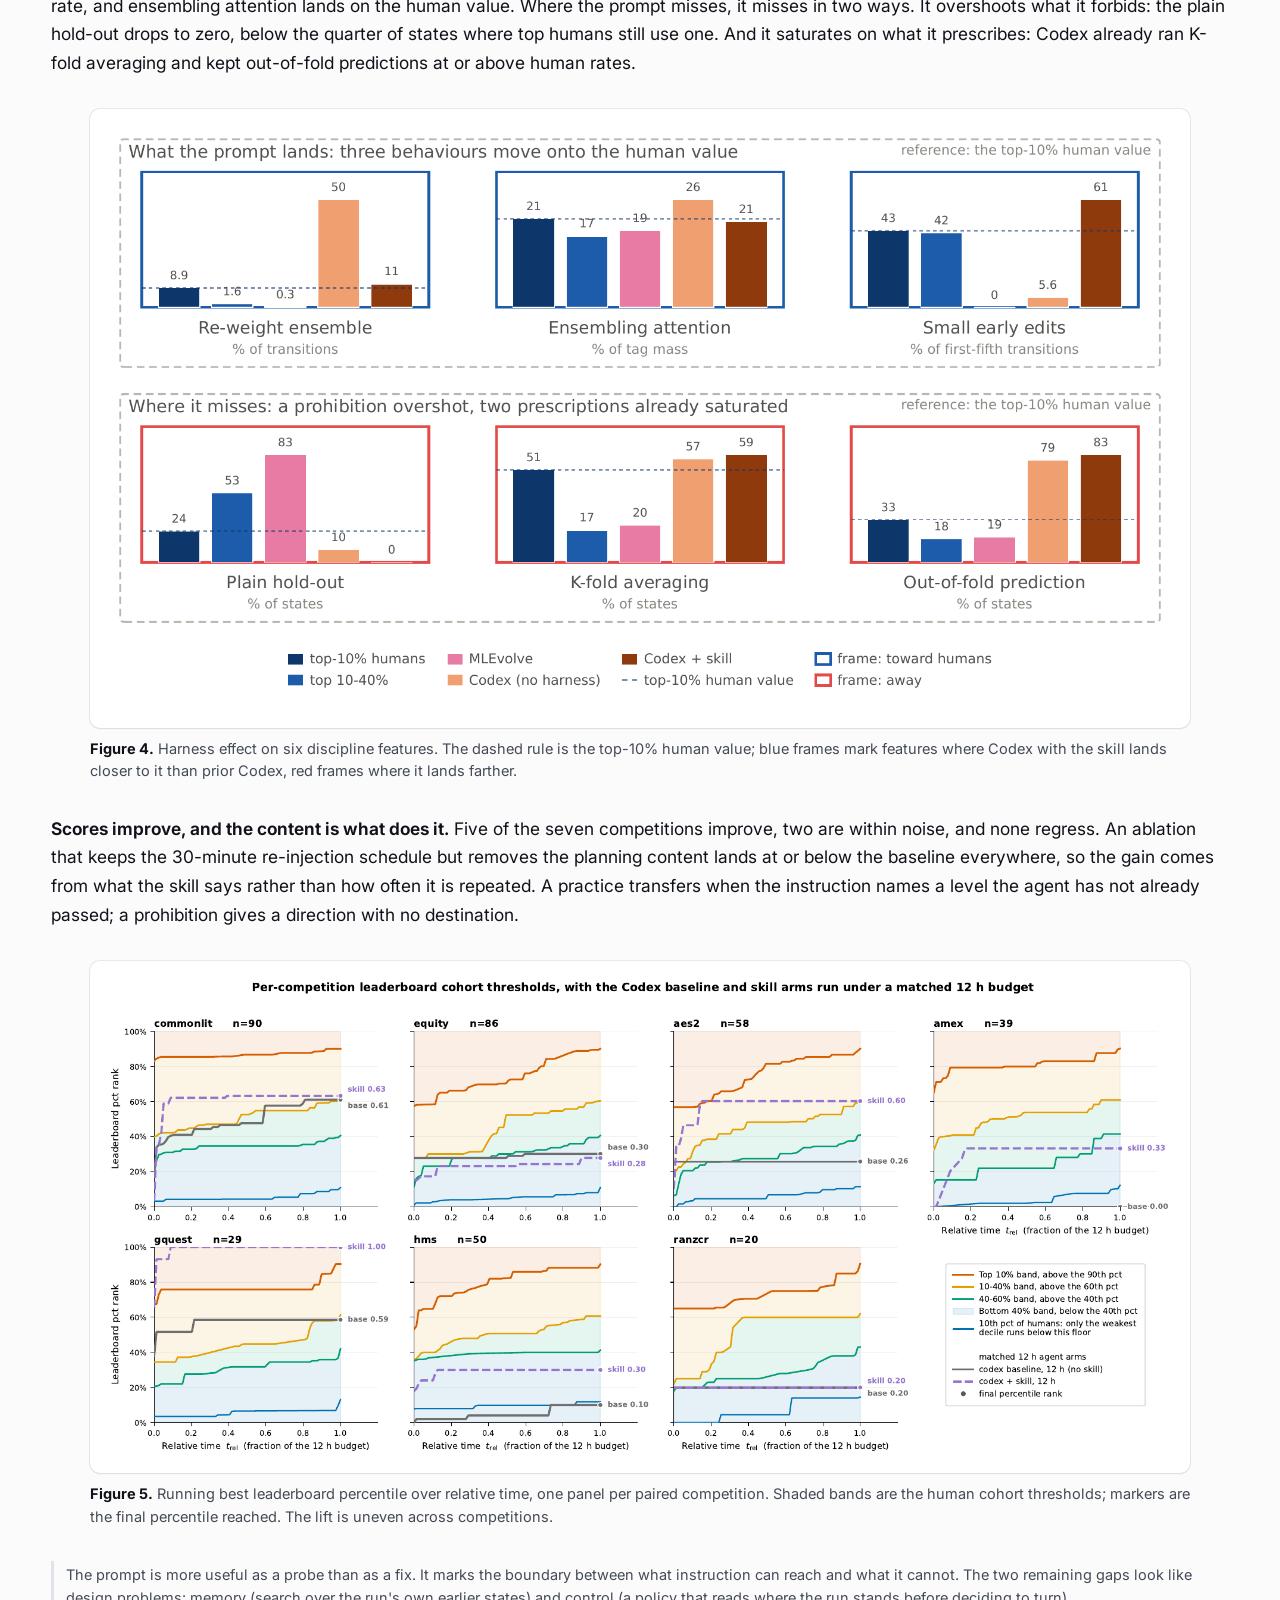
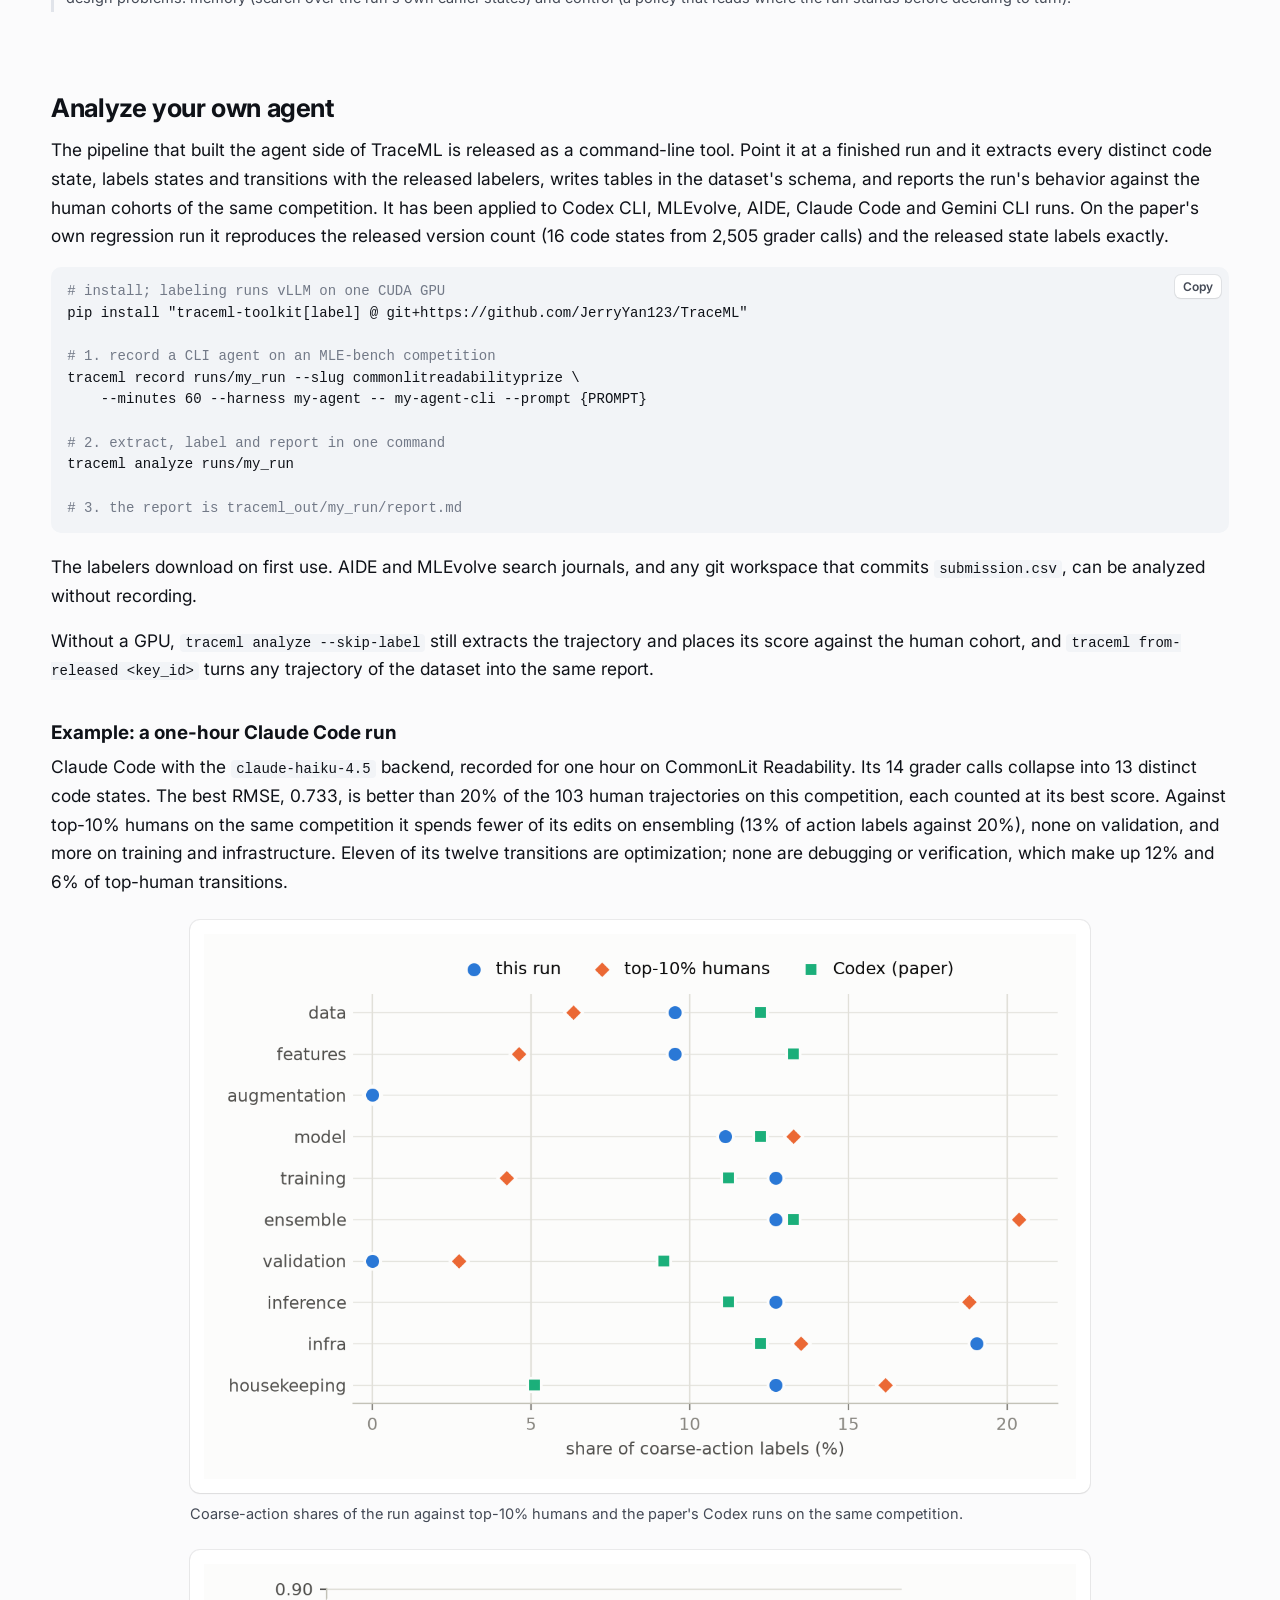
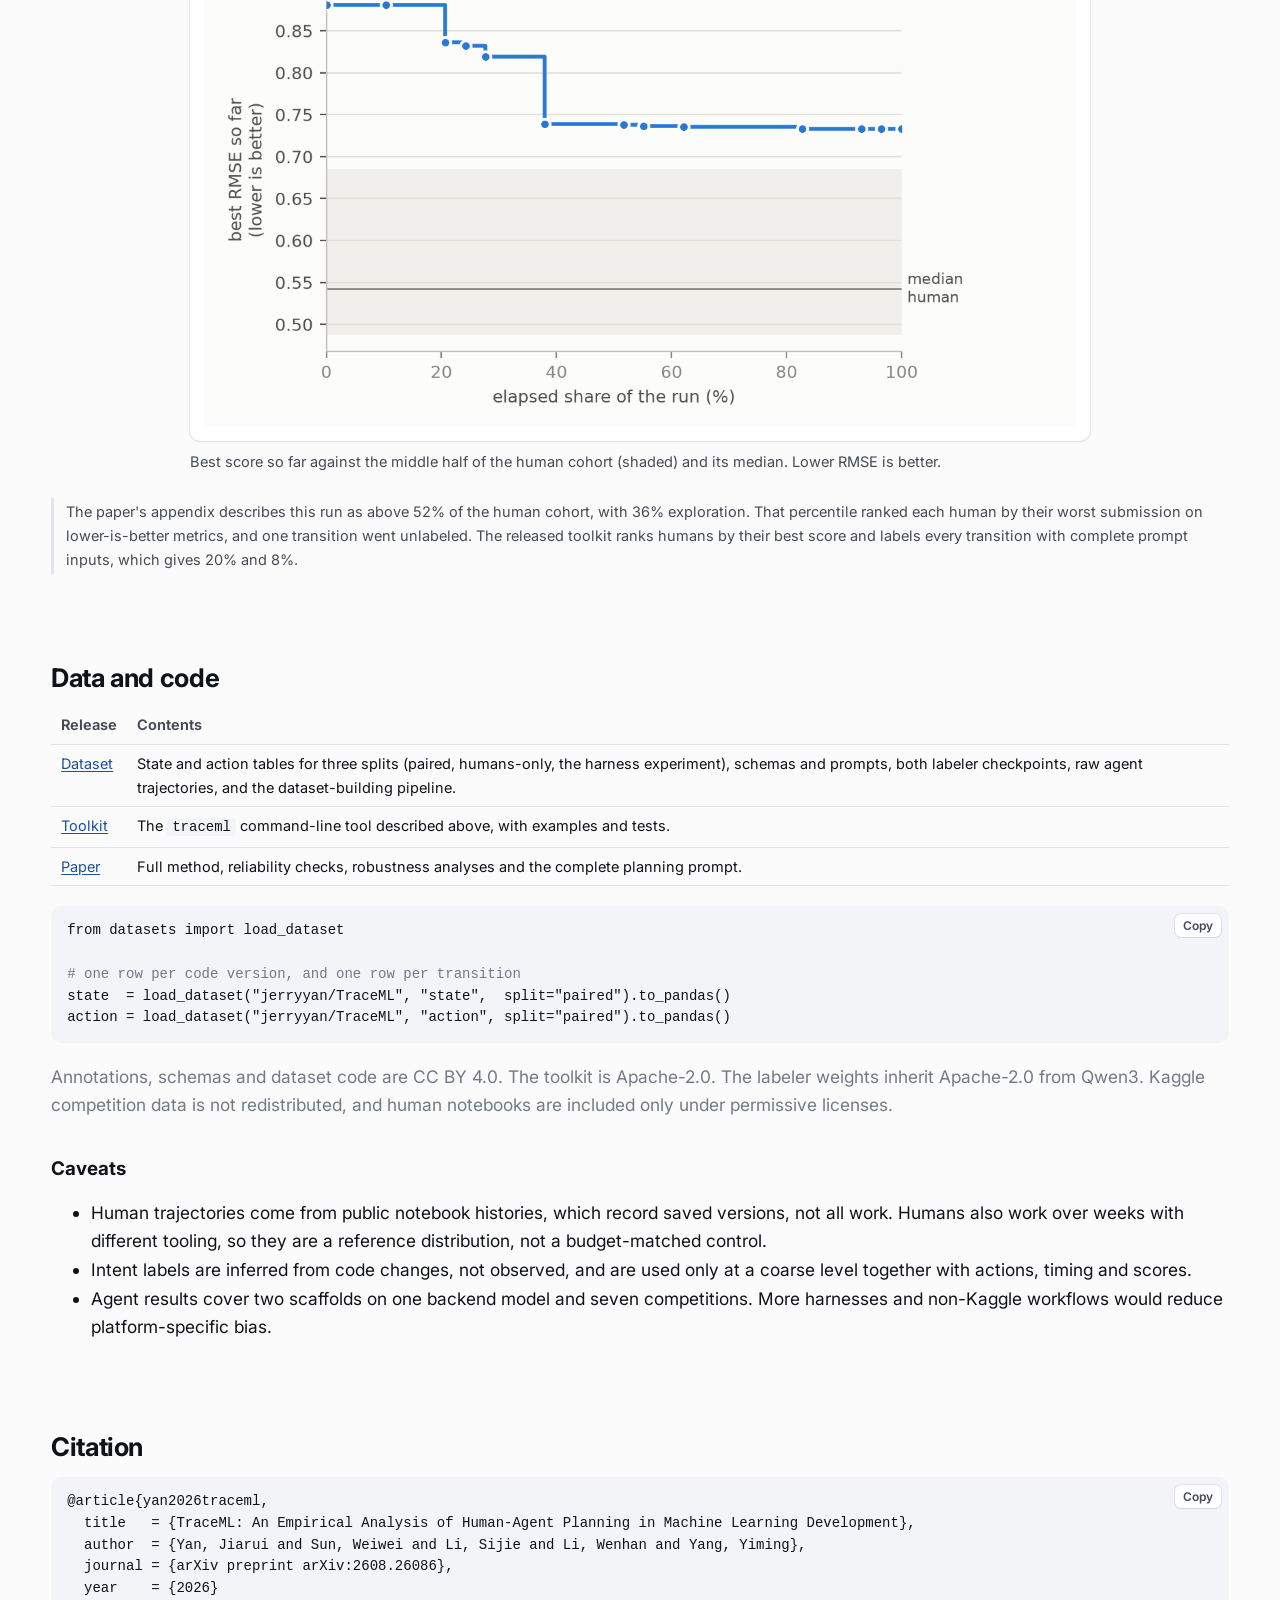
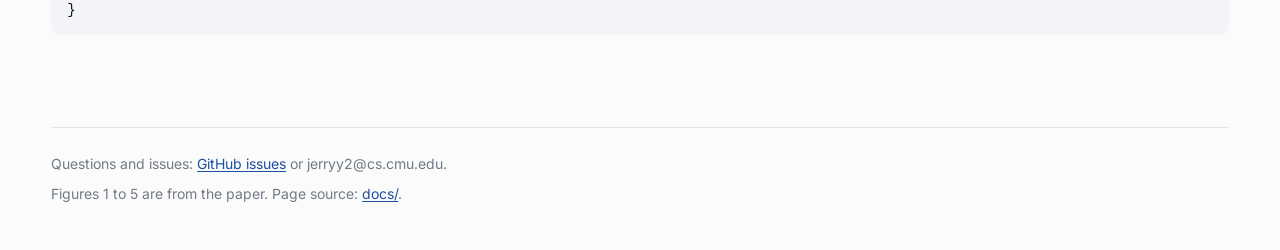
==== commit 510211f3: "Match the hero colours to the paper and add a light/dark toggle The action clusters now use the pape" ====
--- a/docs/index.html
+++ b/docs/index.html
@@ -1,7 +1,13 @@
 <!doctype html>
 <html lang="en">
 <head>
-<script>document.documentElement.classList.add("js")</script>
+<script>
+  // theme: a saved choice wins, otherwise the system setting
+  (function () {
+    var d = document.documentElement; d.classList.add("js");
+    try { var t = localStorage.getItem("theme"); if (t === "light" || t === "dark") d.setAttribute("data-theme", t); } catch (e) {}
+  })();
+</script>
 <meta charset="utf-8">
 <meta name="viewport" content="width=device-width, initial-scale=1">
 <title>TraceML: Human-Agent Planning in ML Development</title>
@@ -22,12 +28,15 @@
 <div class="topbar">
   <div class="wrap-wide">
     <a class="brand" href="#top">TraceML</a>
-    <nav aria-label="Sections">
-      <a href="#findings">Findings</a>
-      <a href="#toolkit">Toolkit</a>
-      <a href="#data" class="hide-sm">Data</a>
-      <a href="#cite">Cite</a>
-    </nav>
+    <div class="topbar-right">
+      <nav aria-label="Sections">
+        <a href="#findings">Findings</a>
+        <a href="#toolkit">Toolkit</a>
+        <a href="#data" class="hide-sm">Data</a>
+        <a href="#cite">Cite</a>
+      </nav>
+      <button class="theme-toggle" type="button" aria-label="Switch color theme"></button>
+    </div>
   </div>
 </div>
 
@@ -306,6 +315,28 @@
   })();
 </script>
 <script>
+  // light / dark toggle
+  (function () {
+    var root = document.documentElement, btn = document.querySelector(".theme-toggle");
+    var mq = window.matchMedia("(prefers-color-scheme: dark)");
+    var SUN = '<svg viewBox="0 0 24 24" fill="none" stroke="currentColor" stroke-width="1.8" stroke-linecap="round" aria-hidden="true"><circle cx="12" cy="12" r="4.2"/><path d="M12 2.5v2.2M12 19.3v2.2M4.6 4.6l1.6 1.6M17.8 17.8l1.6 1.6M2.5 12h2.2M19.3 12h2.2M4.6 19.4l1.6-1.6M17.8 6.2l1.6-1.6"/></svg>';
+    var MOON = '<svg viewBox="0 0 24 24" fill="none" stroke="currentColor" stroke-width="1.8" stroke-linejoin="round" aria-hidden="true"><path d="M20 14.5A8 8 0 0 1 9.5 4a8 8 0 1 0 10.5 10.5z"/></svg>';
+    function current() { return root.getAttribute("data-theme") || (mq.matches ? "dark" : "light"); }
+    function sync() {
+      var dark = current() === "dark";
+      btn.innerHTML = dark ? SUN : MOON;
+      btn.setAttribute("aria-label", dark ? "Switch to light mode" : "Switch to dark mode");
+      btn.title = btn.getAttribute("aria-label");
+    }
+    btn.addEventListener("click", function () {
+      var next = current() === "dark" ? "light" : "dark";
+      root.setAttribute("data-theme", next);
+      try { localStorage.setItem("theme", next); } catch (e) {}
+      sync();
+    });
+    if (mq.addEventListener) mq.addEventListener("change", sync);
+    sync();
+  })();
   // copy buttons on code blocks
   document.querySelectorAll("pre").forEach(function (pre) {
     var b = document.createElement("button");
--- a/docs/style.css
+++ b/docs/style.css
@@ -16,6 +16,17 @@
   --figure-bg: #ffffff;
   --fig-filter: none;
   --shadow: 0 1px 2px rgba(15, 18, 24, 0.06), 0 0 0 1px rgba(15, 18, 24, 0.07);
+  /* hero band and the agents-vs-humans figure */
+  --h-bg: #f3f5f8; --h-card: #ffffff; --h-ink: #0f1218; --h-ink2: #444a56; --h-muted: #727987;
+  --h-rule: rgba(15, 18, 24, 0.09); --h-edge: var(--rule); --h-dots: rgba(15, 18, 24, 0.08);
+  --h-glow1: rgba(42, 100, 200, 0.18); --h-glow2: rgba(120, 90, 200, 0.10);
+  --h-title: linear-gradient(100deg, #0f1218 35%, #2a64c8 100%);
+  --h-btn: #ffffff; --h-btn-hover: #eef1f5; --h-ring: rgba(15, 18, 24, 0.12);
+  --h-primary: #0f1218; --h-primary-ink: #ffffff; --h-primary-glow: 0 6px 20px rgba(15, 18, 24, 0.18);
+  --h-line: #0f1218; --h-area: rgba(42, 100, 200, 0.08); --h-ref: rgba(15, 18, 24, 0.10); --h-halo: rgba(15, 18, 24, 0.2);
+  --h-divider: rgba(15, 18, 24, 0.16); --h-tip: #0f1218; --h-tip-ink: #ffffff;
+  /* action clusters, in the paper's Figure 1 colours: ensemble purple, model orange, data green */
+  --c-sub: #8856a7; --c-mod: #e6842e; --c-dir: #2f9e77; --c-oth: #c3c8d1; --c-mod-ink: #2b1604;
   --gutter: clamp(16px, 4vw, 72px);
   --fig-max: 1100px;
   --font: "Inter", system-ui, -apple-system, "Segoe UI", Roboto, Helvetica, Arial, sans-serif;
@@ -41,6 +52,15 @@
     --figure-bg: #ffffff;
     --fig-filter: brightness(0.9);
     --shadow: 0 0 0 1px rgba(255, 255, 255, 0.07);
+    --h-bg: #0b0d12; --h-card: #12151c; --h-ink: #eceef2; --h-ink2: #b4bac6; --h-muted: #7f8795;
+    --h-rule: rgba(255, 255, 255, 0.08); --h-edge: transparent; --h-dots: rgba(255, 255, 255, 0.07);
+    --h-glow1: rgba(57, 135, 229, 0.42); --h-glow2: rgba(120, 90, 220, 0.22);
+    --h-title: linear-gradient(100deg, #ffffff 30%, #bcd3f8 100%);
+    --h-btn: rgba(255, 255, 255, 0.06); --h-btn-hover: rgba(255, 255, 255, 0.13); --h-ring: rgba(255, 255, 255, 0.13);
+    --h-primary: #eceef2; --h-primary-ink: #0b0d12; --h-primary-glow: 0 0 28px rgba(122, 167, 240, 0.3);
+    --h-line: #eceef2; --h-area: rgba(122, 167, 240, 0.08); --h-ref: rgba(255, 255, 255, 0.10); --h-halo: rgba(255, 255, 255, 0.5);
+    --h-divider: rgba(255, 255, 255, 0.22); --h-tip: #eceef2; --h-tip-ink: #0b0d12;
+    --c-sub: #a57fd6; --c-mod: #ee9a4c; --c-dir: #36b48a; --c-oth: #4b5261; --c-mod-ink: #2b1604;
   }
 }
 
@@ -62,6 +82,15 @@
   --figure-bg: #ffffff;
   --fig-filter: brightness(0.9);
   --shadow: 0 0 0 1px rgba(255, 255, 255, 0.07);
+  --h-bg: #0b0d12; --h-card: #12151c; --h-ink: #eceef2; --h-ink2: #b4bac6; --h-muted: #7f8795;
+  --h-rule: rgba(255, 255, 255, 0.08); --h-edge: transparent; --h-dots: rgba(255, 255, 255, 0.07);
+  --h-glow1: rgba(57, 135, 229, 0.42); --h-glow2: rgba(120, 90, 220, 0.22);
+  --h-title: linear-gradient(100deg, #ffffff 30%, #bcd3f8 100%);
+  --h-btn: rgba(255, 255, 255, 0.06); --h-btn-hover: rgba(255, 255, 255, 0.13); --h-ring: rgba(255, 255, 255, 0.13);
+  --h-primary: #eceef2; --h-primary-ink: #0b0d12; --h-primary-glow: 0 0 28px rgba(122, 167, 240, 0.3);
+  --h-line: #eceef2; --h-area: rgba(122, 167, 240, 0.08); --h-ref: rgba(255, 255, 255, 0.10); --h-halo: rgba(255, 255, 255, 0.5);
+  --h-divider: rgba(255, 255, 255, 0.22); --h-tip: #eceef2; --h-tip-ink: #0b0d12;
+  --c-sub: #a57fd6; --c-mod: #ee9a4c; --c-dir: #36b48a; --c-oth: #4b5261; --c-mod-ink: #2b1604;
 }
 
 * { box-sizing: border-box; }
@@ -86,16 +115,25 @@
 
 /* ---- top bar ---- */
 .topbar {
-  position: sticky; top: 0; z-index: 10; color-scheme: dark;
-  background: rgba(11, 13, 18, 0.92);
+  position: sticky; top: 0; z-index: 10;
+  background: color-mix(in srgb, var(--h-bg) 90%, transparent);
   -webkit-backdrop-filter: blur(10px); backdrop-filter: blur(10px);
-  border-bottom: 1px solid rgba(255, 255, 255, 0.08);
+  border-bottom: 1px solid var(--h-rule);
 }
 .topbar .wrap-wide { display: flex; align-items: center; justify-content: space-between; gap: 12px; height: 52px; }
-.brand { font-weight: 700; letter-spacing: -0.01em; color: #eceef2; text-decoration: none; }
+.brand { font-weight: 700; letter-spacing: -0.01em; color: var(--ink); text-decoration: none; }
 .topbar nav { display: flex; gap: 18px; font-size: 15px; }
-.topbar nav a { color: #b4bac6; text-decoration: none; }
-.topbar nav a:hover { color: #ffffff; }
+.topbar nav a { color: var(--ink-2); text-decoration: none; }
+.topbar nav a:hover { color: var(--ink); }
+.topbar-right { display: flex; align-items: center; gap: 18px; }
+.theme-toggle {
+  display: none; align-items: center; justify-content: center; width: 32px; height: 32px; padding: 0;
+  border: 0; border-radius: 8px; background: transparent; color: var(--ink-2); cursor: pointer;
+}
+.js .theme-toggle { display: inline-flex; }
+.theme-toggle:hover { color: var(--ink); background: var(--surface-2); }
+.theme-toggle:focus-visible { outline: 2px solid var(--accent); outline-offset: 2px; }
+.theme-toggle svg { width: 18px; height: 18px; }
 
 /* ---- header ---- */
 header.hero { padding: 56px 0 8px; }
@@ -243,16 +281,12 @@
    Hero band (always dark) and the agents-vs-humans figure
    ====================================================================== */
 .hero-band {
-  --h-bg: #0b0d12; --h-card: #12151c; --h-ink: #eceef2; --h-ink2: #b4bac6; --h-muted: #7f8795;
-  --h-rule: rgba(255, 255, 255, 0.08);
-  /* categorical slots 1-3 (dark steps), validated all-pairs against a dark surface */
-  --c-sub: #d95926; --c-mod: #3987e5; --c-dir: #199e70; --c-oth: #4b5261;
   position: relative; overflow: hidden; background: var(--h-bg); color: var(--h-ink);
-  padding: 56px 0 56px;
+  padding: 56px 0 56px; border-bottom: 1px solid var(--h-edge);
 }
 .hero-band::before {
   content: ""; position: absolute; inset: 0; pointer-events: none;
-  background-image: radial-gradient(rgba(255, 255, 255, 0.07) 1px, transparent 1.3px);
+  background-image: radial-gradient(var(--h-dots) 1px, transparent 1.3px);
   background-size: 22px 22px;
   -webkit-mask-image: linear-gradient(to bottom, #000 0%, transparent 70%);
   mask-image: linear-gradient(to bottom, #000 0%, transparent 70%);
@@ -261,8 +295,8 @@
   position: absolute; left: -10%; right: -10%; top: -35%; height: 110%; pointer-events: none;
   filter: blur(80px); opacity: 0.55;
   background:
-    radial-gradient(40% 32% at 20% 28%, rgba(57, 135, 229, 0.42), transparent 70%),
-    radial-gradient(30% 26% at 78% 18%, rgba(88, 110, 230, 0.26), transparent 70%);
+    radial-gradient(40% 32% at 20% 28%, var(--h-glow1), transparent 70%),
+    radial-gradient(30% 26% at 78% 18%, var(--h-glow2), transparent 70%);
   animation: glow-drift 18s ease-in-out infinite alternate;
 }
 @keyframes glow-drift { to { transform: translate3d(3%, 5%, 0) scale(1.06); } }
@@ -270,22 +304,22 @@
 .badges { display: flex; flex-wrap: wrap; gap: 8px; margin-bottom: 18px; }
 .badge {
   font-size: 13px; line-height: 1.3; padding: 6px 12px; border-radius: 999px; color: var(--h-ink2);
-  background: rgba(255, 255, 255, 0.06); border: 1px solid rgba(255, 255, 255, 0.13);
+  background: var(--h-btn); border: 1px solid var(--h-ring);
   -webkit-backdrop-filter: blur(6px); backdrop-filter: blur(6px);
 }
 .badge b { color: var(--h-ink); font-weight: 650; margin-right: 7px; }
 .hero-band h1 {
   font-size: clamp(46px, 8vw, 96px); line-height: 1.02; letter-spacing: -0.04em; margin: 0 0 10px;
-  background: linear-gradient(100deg, #ffffff 30%, #bcd3f8 100%);
+  background: var(--h-title);
   -webkit-background-clip: text; background-clip: text; color: transparent;
 }
 .hero-band .subtitle { color: var(--h-ink2); max-width: 980px; }
 .hero-band .authors { color: var(--h-ink); }
 .hero-band .affil { color: var(--h-muted); }
-.hero-band .btn { background: rgba(255, 255, 255, 0.06); color: var(--h-ink); box-shadow: 0 0 0 1px rgba(255, 255, 255, 0.13); }
-.hero-band .btn:hover { background: rgba(255, 255, 255, 0.13); color: #fff; }
-.hero-band .btn.primary { background: #eceef2; color: #0b0d12; box-shadow: 0 0 28px rgba(122, 167, 240, 0.3); }
-.hero-band .btn.primary:hover { background: #ffffff; color: #0b0d12; }
+.hero-band .btn { background: var(--h-btn); color: var(--h-ink); box-shadow: 0 0 0 1px var(--h-ring); }
+.hero-band .btn:hover { background: var(--h-btn-hover); color: var(--h-ink); }
+.hero-band .btn.primary { background: var(--h-primary); color: var(--h-primary-ink); box-shadow: var(--h-primary-glow); }
+.hero-band .btn.primary:hover { background: var(--h-primary); color: var(--h-primary-ink); filter: brightness(1.12); }
 
 .versus { margin-top: 46px; }
 .versus-title { font-size: clamp(22px, calc(16px + 0.8vw), 30px); color: var(--h-ink); margin: 0 0 6px; }
@@ -302,18 +336,18 @@
 .vs-divider { position: relative; display: flex; align-items: center; justify-content: center; }
 .vs-divider::before {
   content: ""; position: absolute; top: 10px; bottom: 10px; left: 50%; width: 1px;
-  background: linear-gradient(transparent, rgba(255, 255, 255, 0.22), transparent);
+  background: linear-gradient(transparent, var(--h-divider), transparent);
 }
 .vs-divider span {
   position: relative; font-size: 12px; font-weight: 700; letter-spacing: 0.08em; text-transform: uppercase;
   color: var(--h-ink2); background: var(--h-bg); padding: 7px 9px; border-radius: 999px;
-  border: 1px solid rgba(255, 255, 255, 0.16);
+  border: 1px solid var(--h-divider);
 }
 @media (max-width: 900px) {
   .vs-grid { grid-template-columns: minmax(0, 1fr); }
   .vs-divider { height: 46px; }
   .vs-divider::before { top: 50%; bottom: auto; left: 8px; right: 8px; width: auto; height: 1px;
-    background: linear-gradient(90deg, transparent, rgba(255, 255, 255, 0.22), transparent); }
+    background: linear-gradient(90deg, transparent, var(--h-divider), transparent); }
 }
 .vs-side { background: var(--h-card); border: 1px solid var(--h-rule); border-radius: 14px; padding: 16px 20px 8px; }
 .vs-side-head { display: flex; align-items: center; gap: 10px; font-weight: 650; font-size: 1.05em; margin-bottom: 4px; }
@@ -329,13 +363,13 @@
 .trace-final b { color: var(--h-ink); }
 .trace-plot { position: relative; height: 62px; margin: 0 14px 8px 50px; }
 .trace-plot svg { position: absolute; inset: 0; width: 100%; height: 100%; overflow: visible; }
-.trace-plot .ref { stroke: rgba(255, 255, 255, 0.10); stroke-width: 1; vector-effect: non-scaling-stroke; }
-.trace-plot .area { fill: rgba(122, 167, 240, 0.08); }
-.trace-plot .line { fill: none; stroke: var(--h-ink); stroke-width: 2; vector-effect: non-scaling-stroke; stroke-linejoin: round; }
+.trace-plot .ref { stroke: var(--h-ref); stroke-width: 1; vector-effect: non-scaling-stroke; }
+.trace-plot .area { fill: var(--h-area); }
+.trace-plot .line { fill: none; stroke: var(--h-line); stroke-width: 2; vector-effect: non-scaling-stroke; stroke-linejoin: round; }
 .ref-label { position: absolute; left: -50px; width: 44px; text-align: right; transform: translateY(-50%); font-size: 10px; line-height: 1; color: var(--h-muted); pointer-events: none; }
 .end-dot {
   position: absolute; right: -5px; width: 10px; height: 10px; margin-top: -5px; border-radius: 50%;
-  background: var(--h-ink); box-shadow: 0 0 0 2px var(--h-card), 0 0 14px rgba(255, 255, 255, 0.5);
+  background: var(--h-line); box-shadow: 0 0 0 2px var(--h-card), 0 0 14px var(--h-halo);
   opacity: 0; transition: opacity 0.4s 1.5s;
 }
 .curtain {
@@ -350,7 +384,7 @@
 .cell { flex: 1 1 0; min-width: 0; opacity: 0.1; transform: scaleY(0.35); }
 .played .cell { animation: cell-in 0.45s cubic-bezier(0.2, 0.8, 0.2, 1) forwards; animation-delay: calc(var(--d) * 1ms); }
 @keyframes cell-in { to { opacity: 1; transform: none; } }
-.cell:hover, .cell:focus { filter: brightness(1.4); outline: none; }
+.cell:hover, .cell:focus { filter: brightness(1.25) saturate(1.1); outline: none; }
 
 .diff-grid { display: grid; grid-template-columns: repeat(auto-fit, minmax(290px, 1fr)); gap: 14px; margin-top: 16px; }
 .diff-card { background: var(--h-card); border: 1px solid var(--h-rule); border-radius: 14px; padding: 16px 20px 12px; }
@@ -362,12 +396,14 @@
 .stack-bar { display: flex; gap: 2px; height: 20px; transform-origin: left center; transform: scaleX(0); }
 .seg { display: flex; align-items: center; justify-content: center; min-width: 0; overflow: hidden; white-space: nowrap;
   font-size: 11px; font-weight: 650; color: #fff; border-radius: 3px; }
-.seg:hover, .seg:focus { filter: brightness(1.3); outline: none; }
+.seg.c-model { color: var(--c-mod-ink); }
+.seg.c-other { color: var(--h-ink); }
+.seg:hover, .seg:focus { filter: brightness(1.15); outline: none; }
 .sbar-track { display: flex; align-items: center; gap: 8px; min-width: 0; }
 .sbar-fill { height: 16px; background: var(--c-dir); border-radius: 0 4px 4px 0; transform-origin: left center; transform: scaleX(0); flex: none; }
 .sbar-fill.ref { background: var(--c-dir); }
 .sbar-val { font-size: 12.5px; font-weight: 650; color: var(--h-ink); white-space: nowrap; }
-.sbar-row:focus { outline: 1px solid rgba(255, 255, 255, 0.3); outline-offset: 3px; border-radius: 4px; }
+.sbar-row:focus { outline: 1px solid var(--h-divider); outline-offset: 3px; border-radius: 4px; }
 .played .stack-bar, .played .sbar-fill { transform: none; transition: transform 0.9s calc(var(--r) * 120ms) cubic-bezier(0.2, 0.8, 0.2, 1); }
 
 .static .cell, .static .stack-bar, .static .sbar-fill { opacity: 1; transform: none; animation: none; transition: none; }
@@ -376,7 +412,7 @@
 .vs-error { color: var(--h-muted); }
 .vs-tip {
   position: fixed; z-index: 50; pointer-events: none; opacity: 0; transition: opacity 0.12s;
-  background: #eceef2; color: #0b0d12; font-size: 12.5px; line-height: 1.4; padding: 6px 9px; border-radius: 6px;
+  background: var(--h-tip); color: var(--h-tip-ink); font-size: 12.5px; line-height: 1.4; padding: 6px 9px; border-radius: 6px;
   box-shadow: 0 6px 24px rgba(0, 0, 0, 0.35);
 }
 
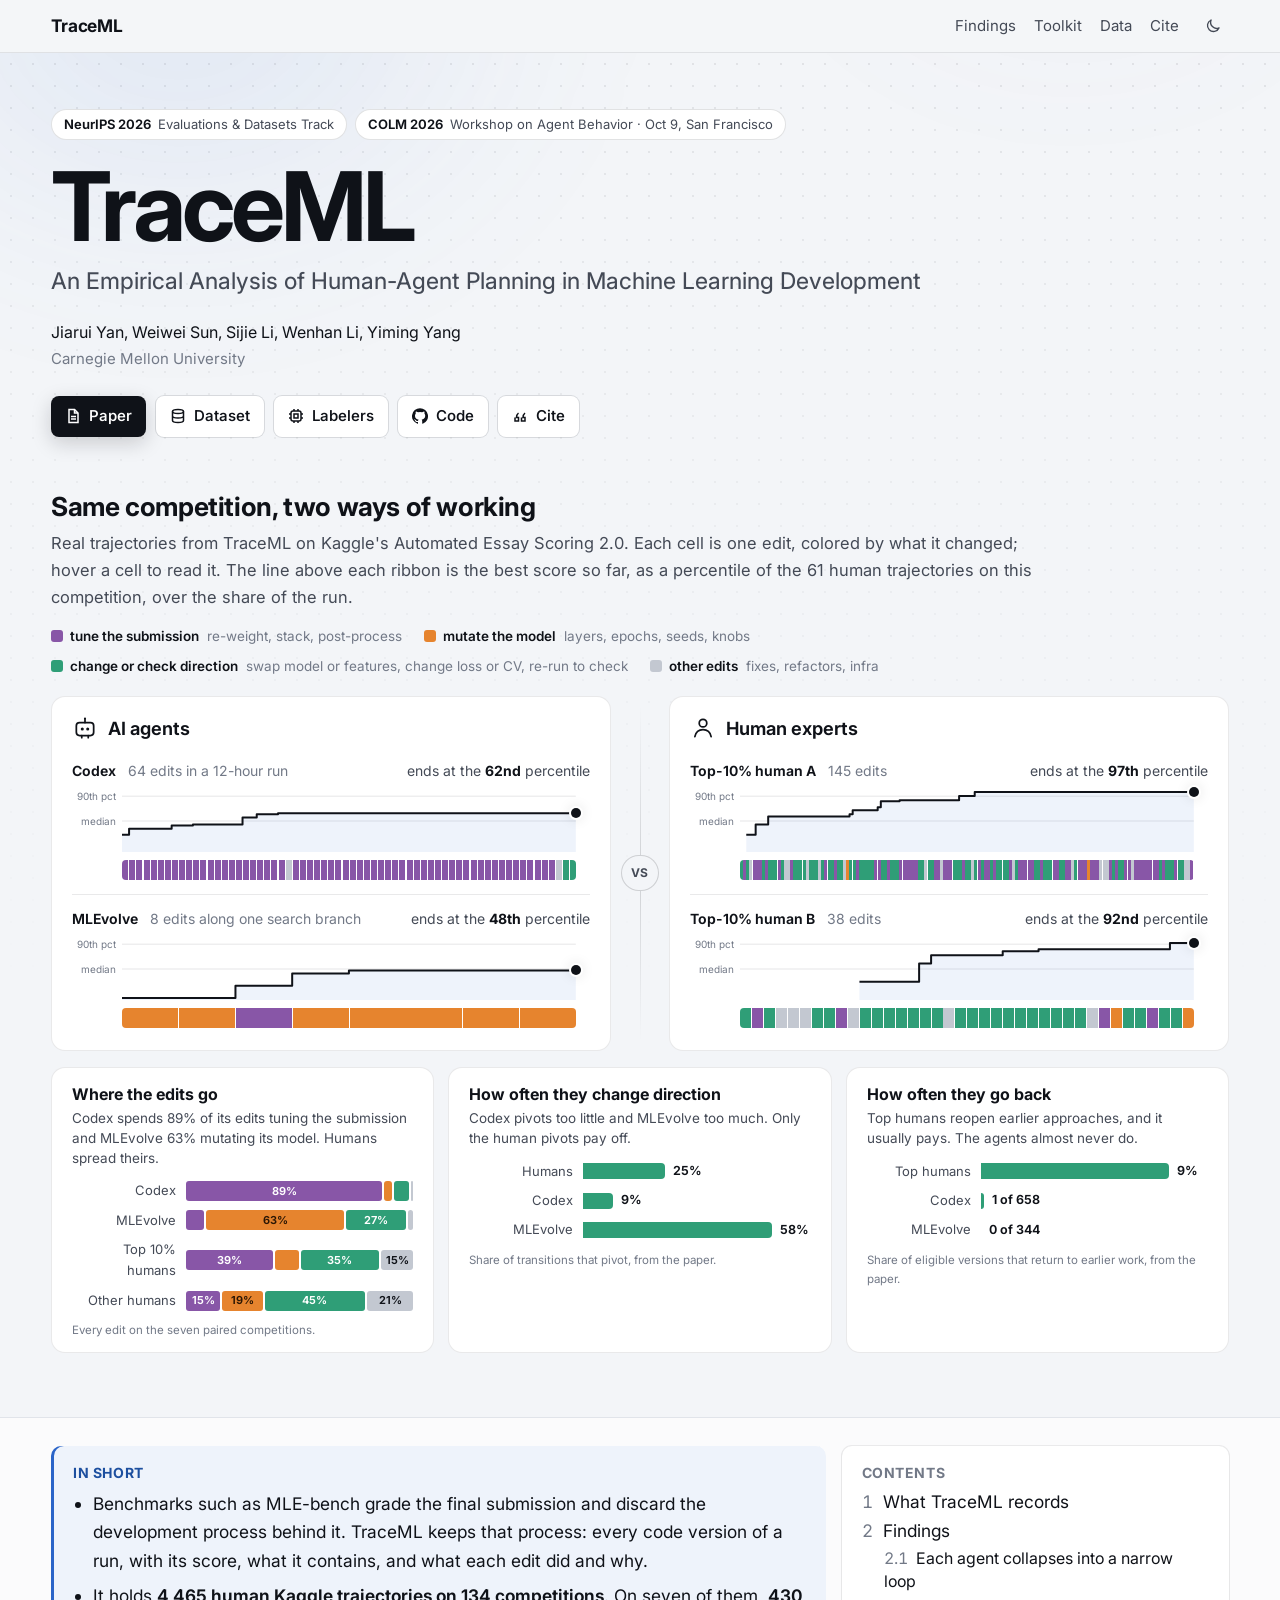
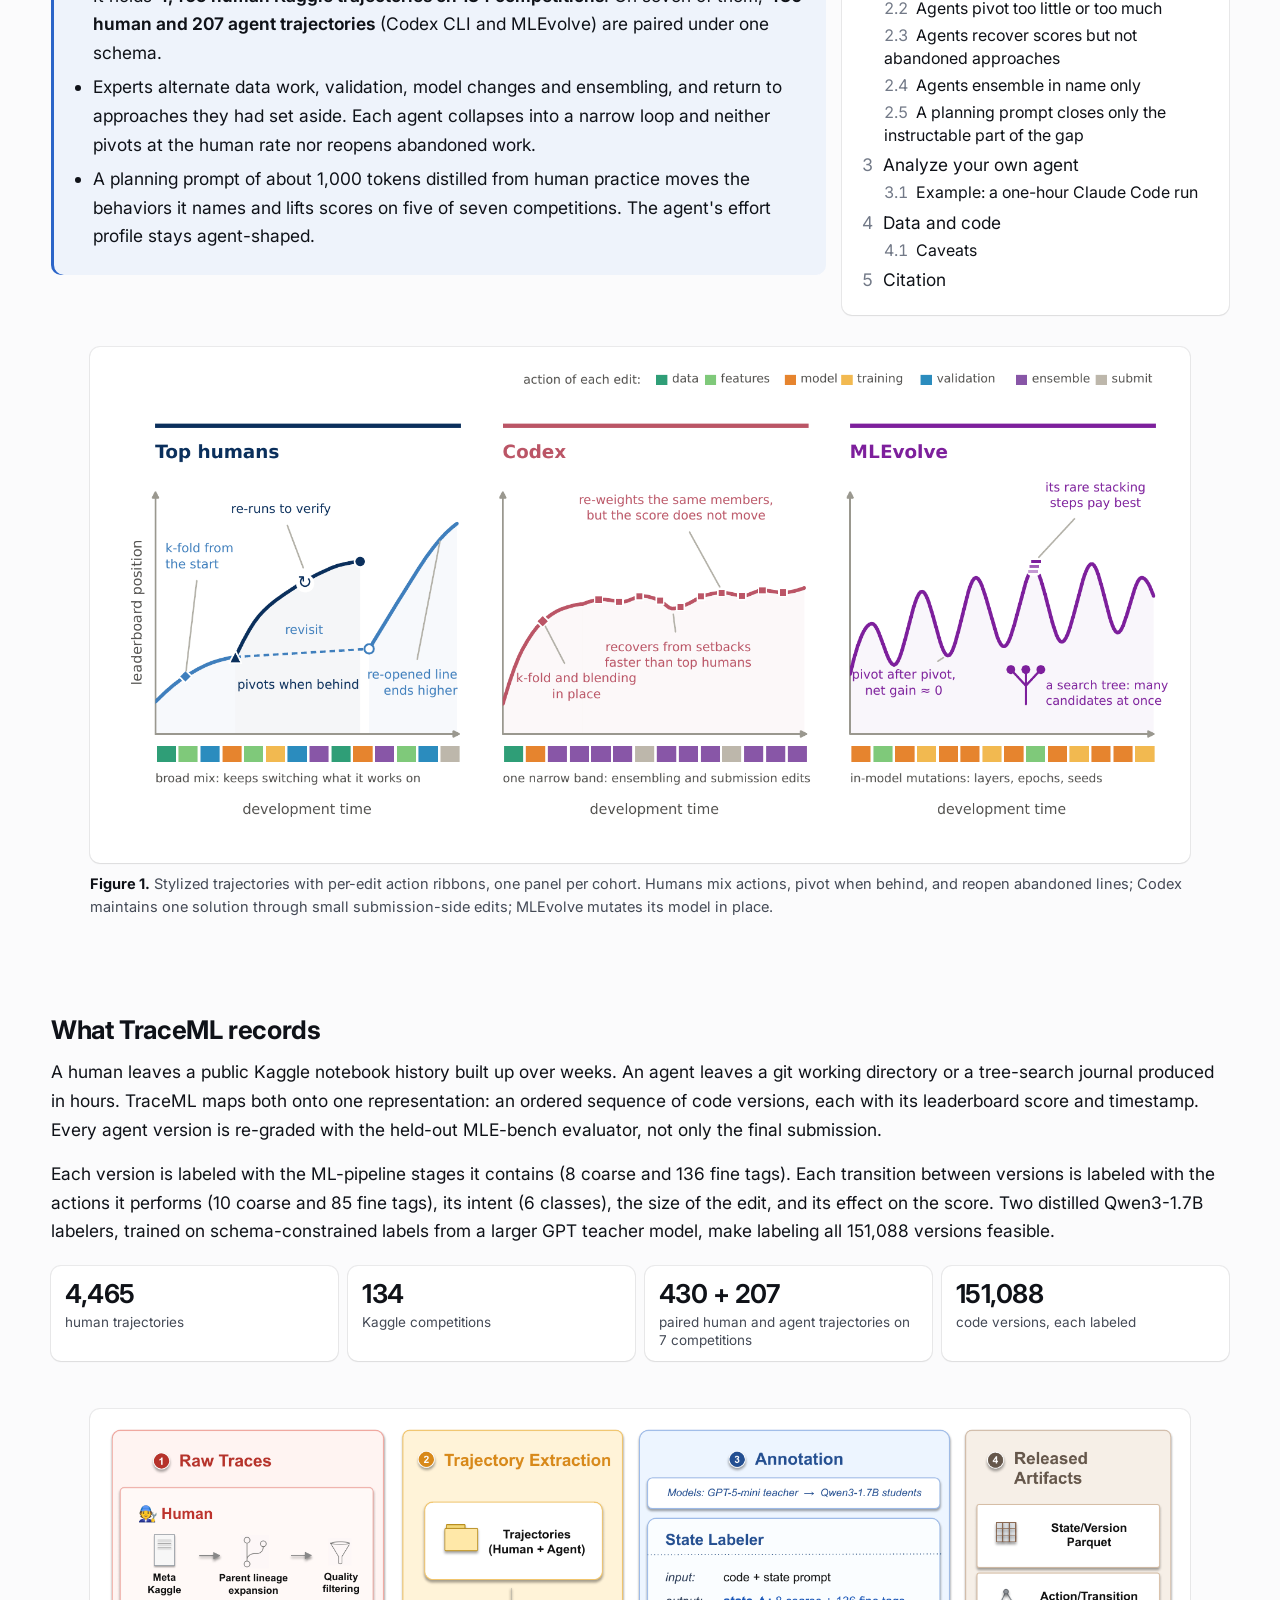
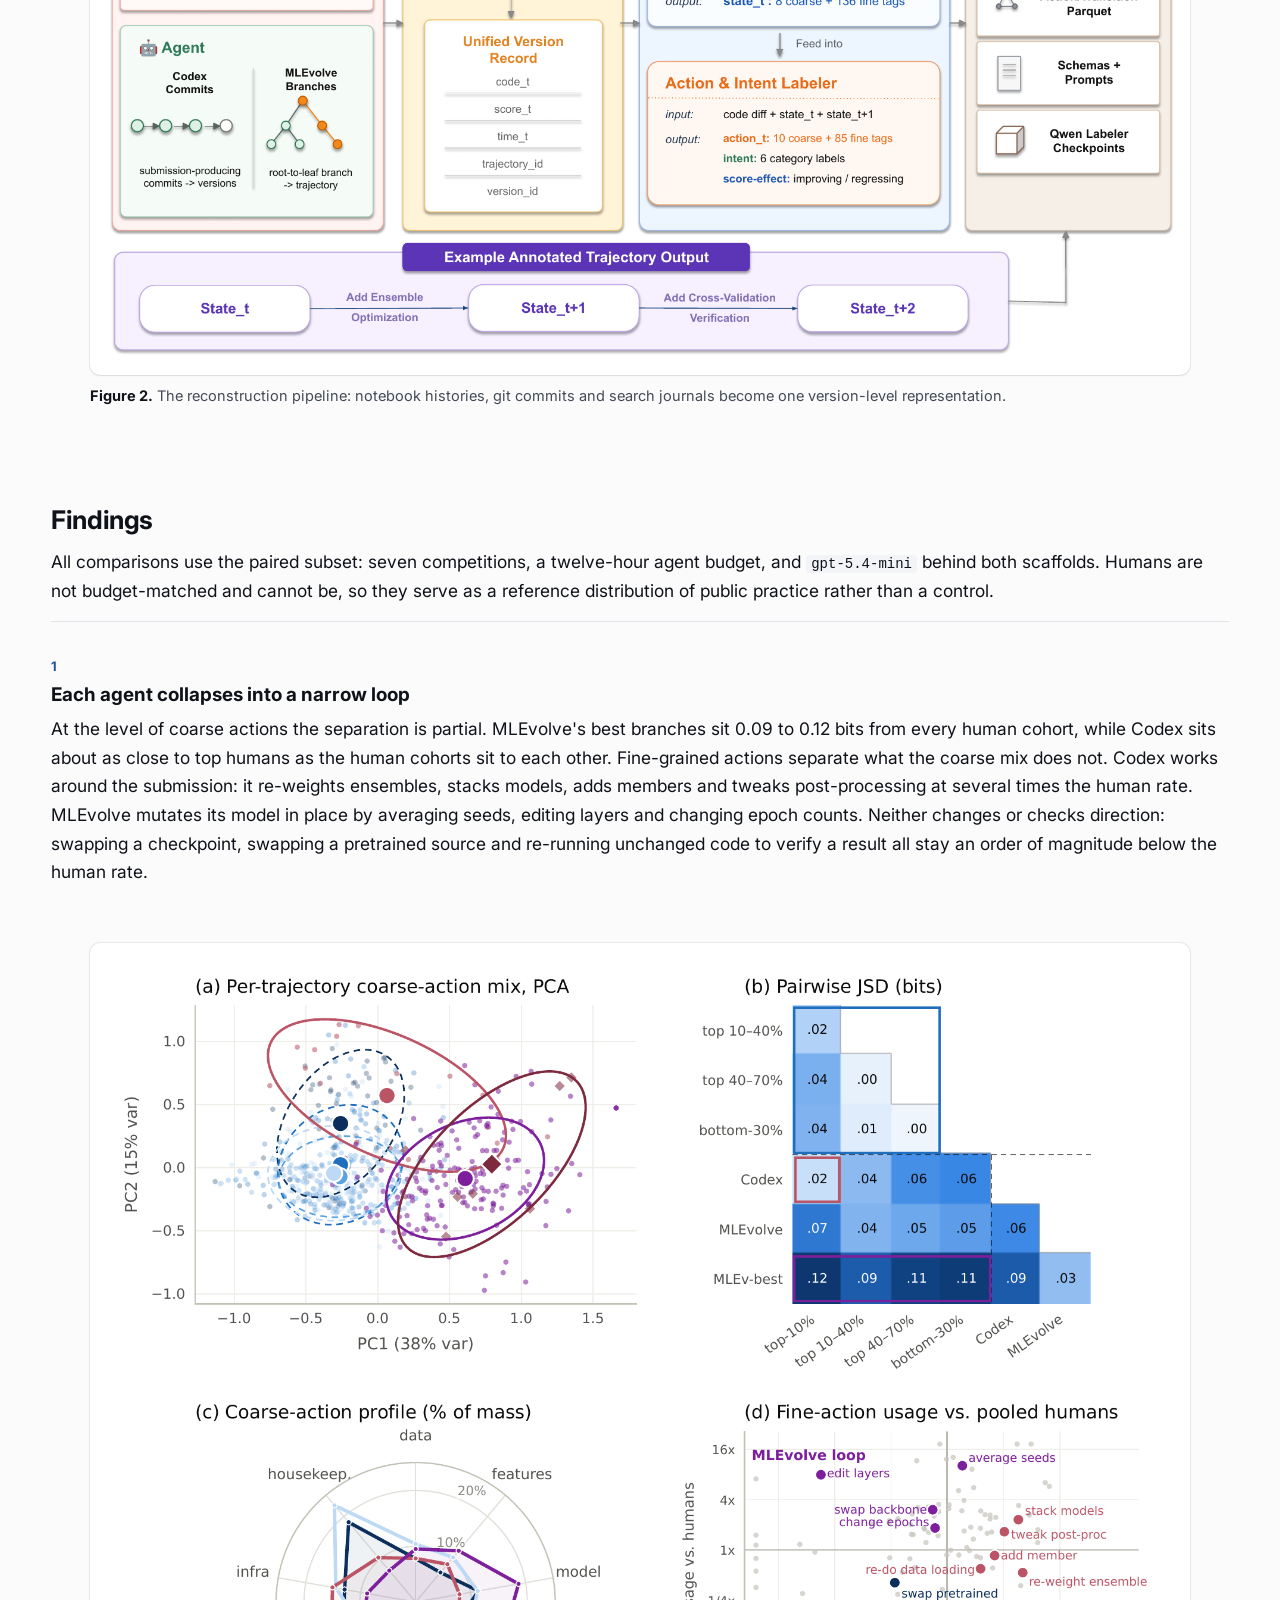
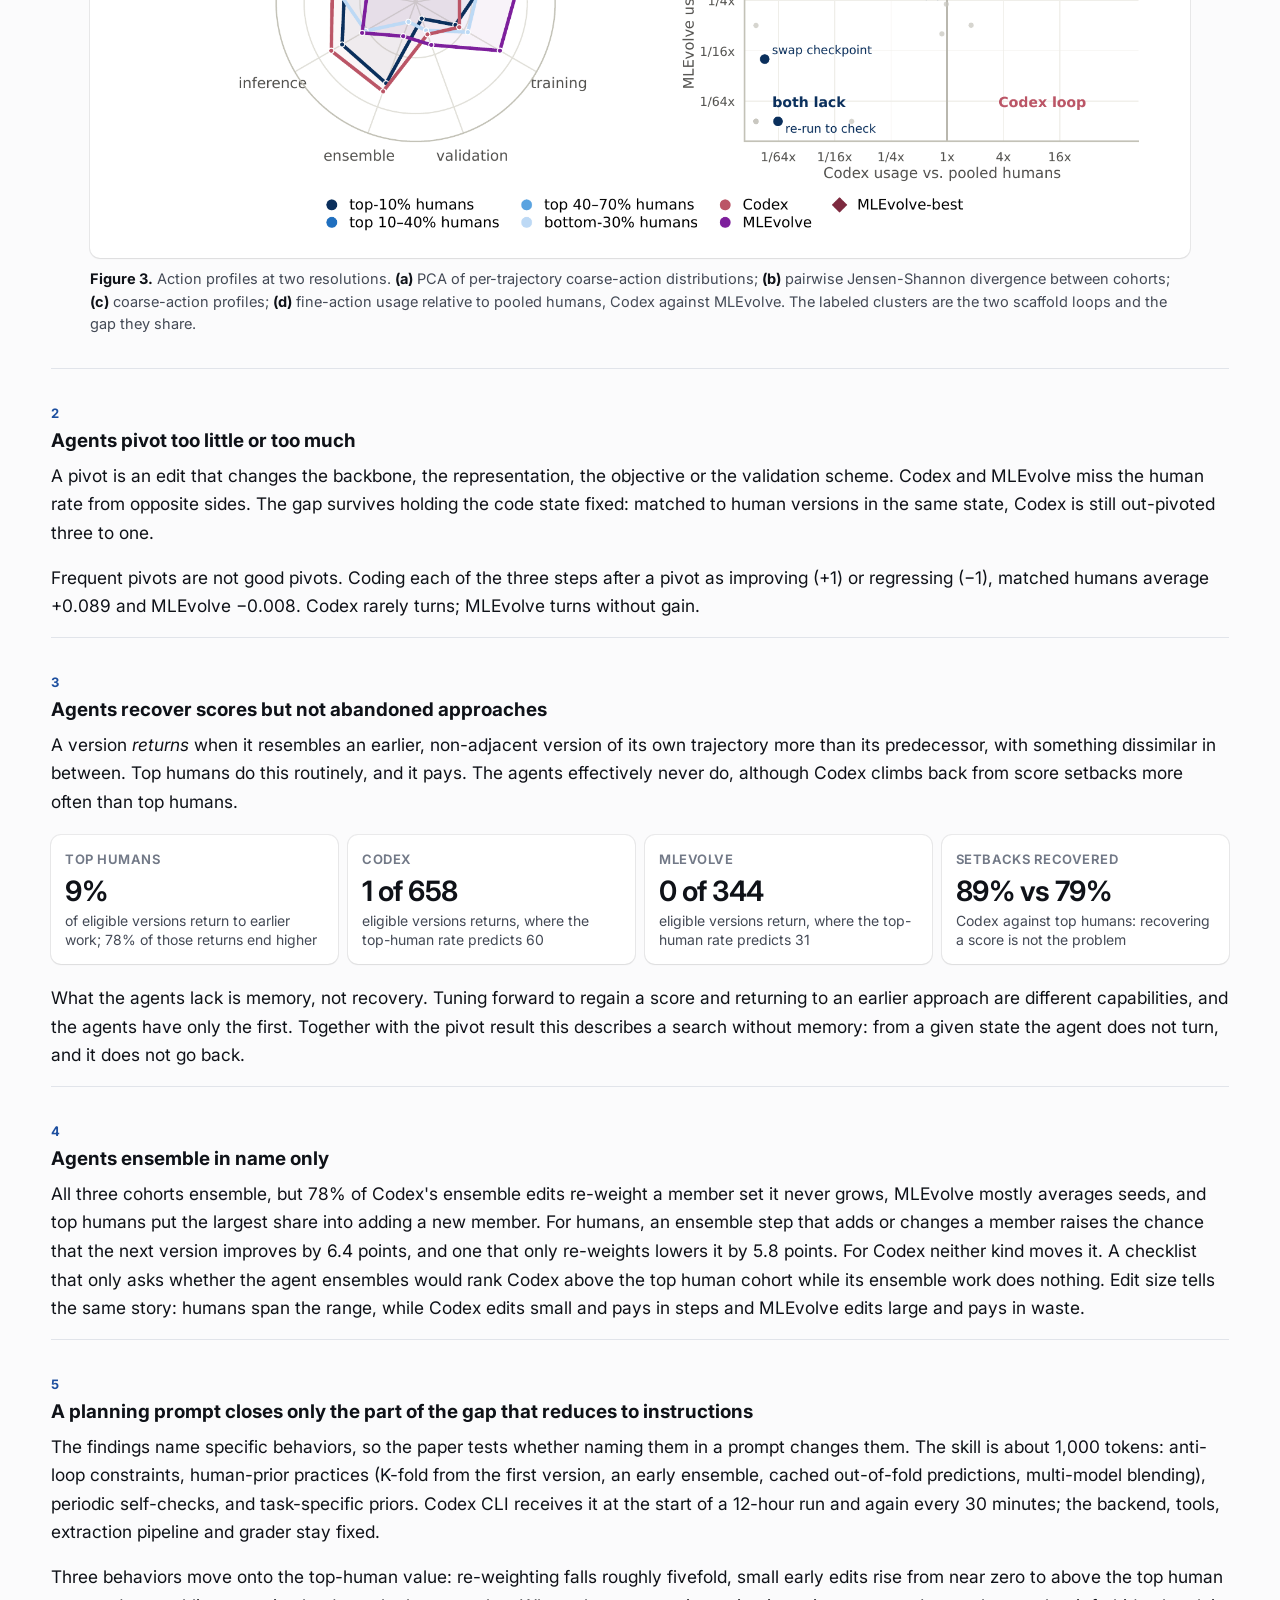
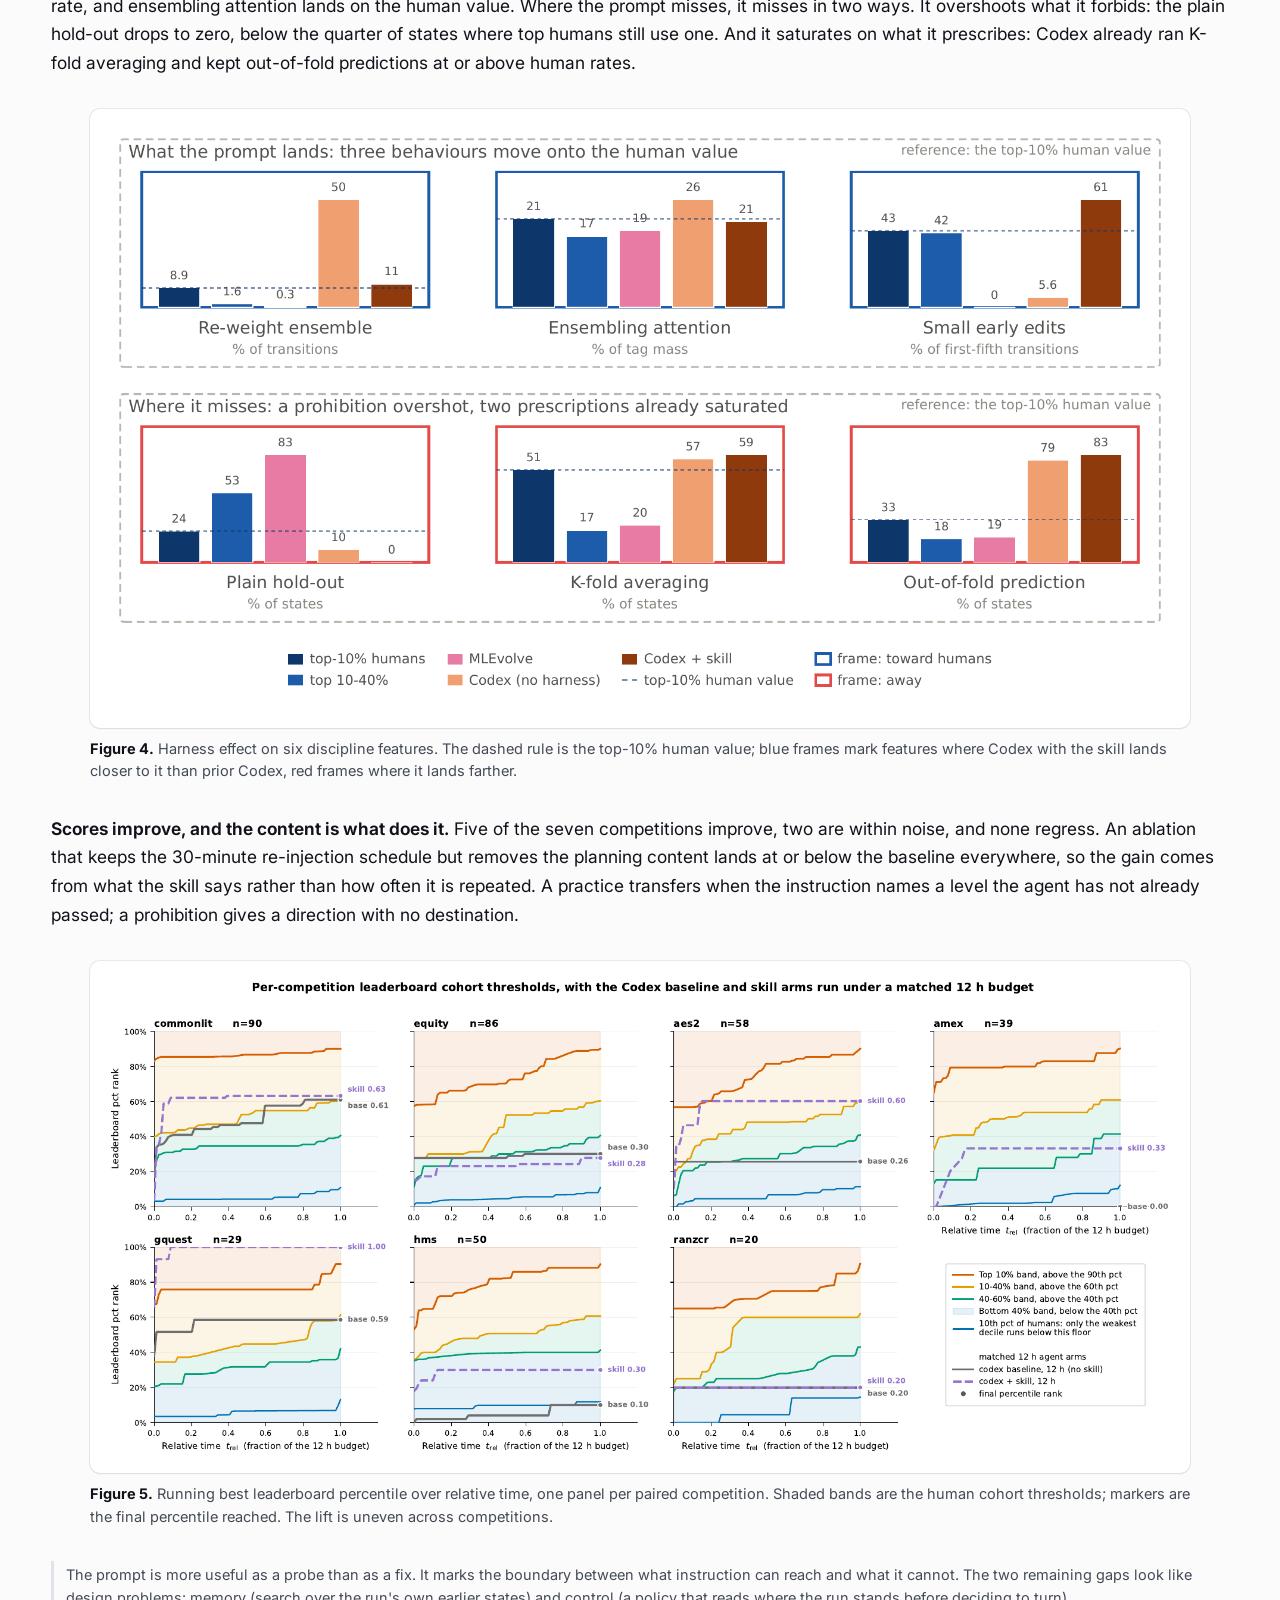
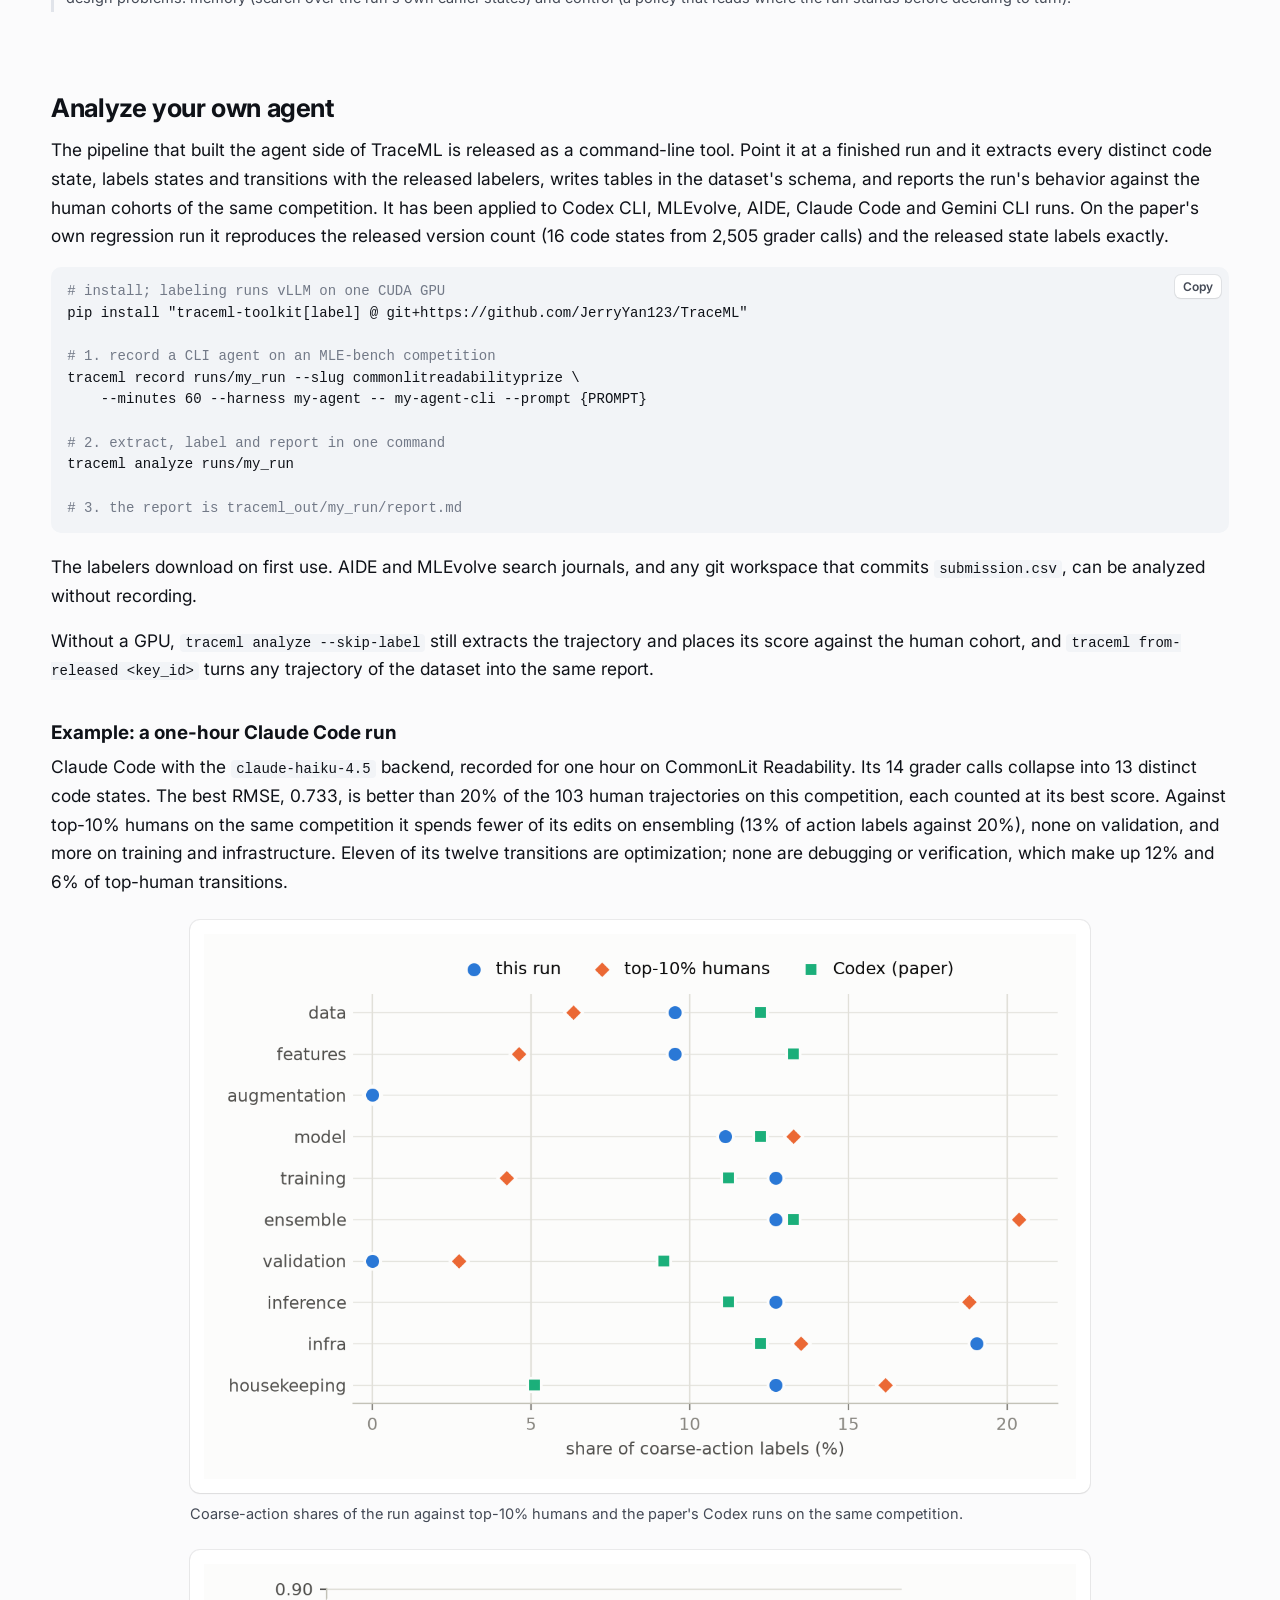
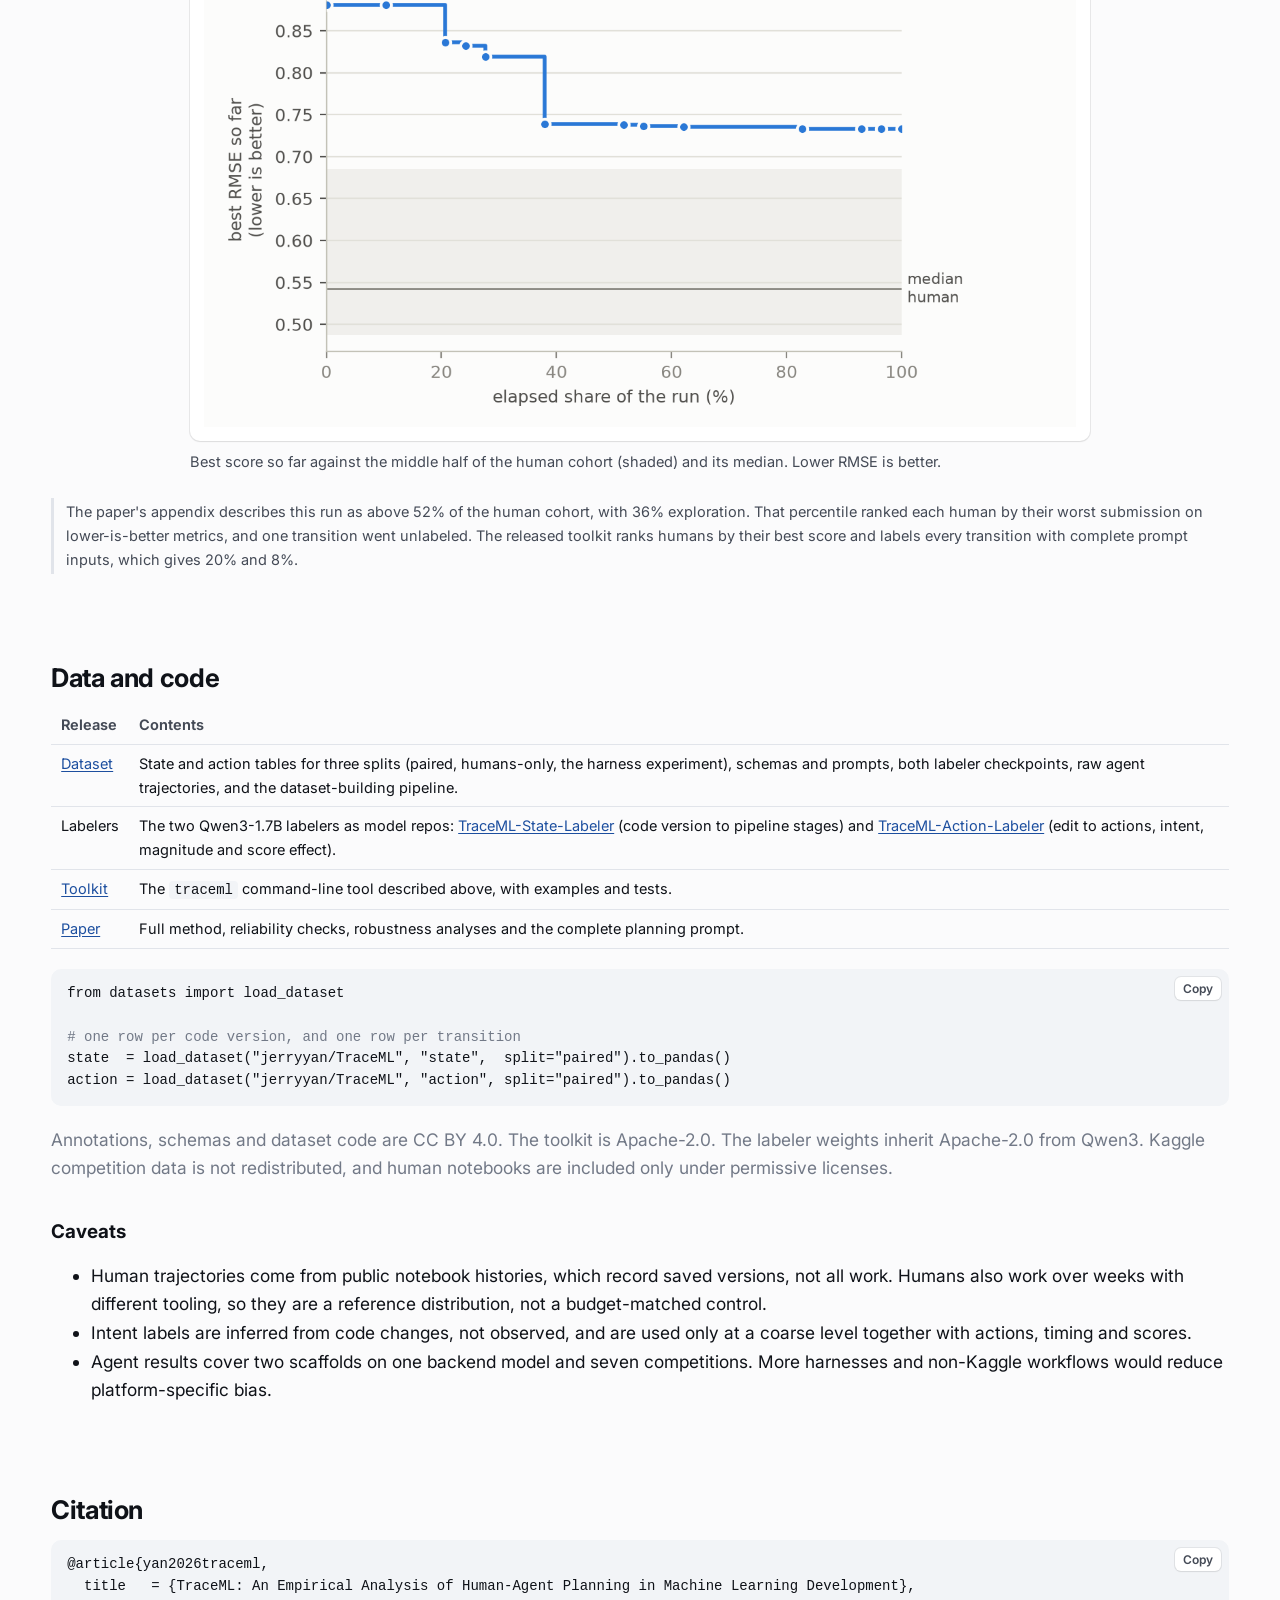
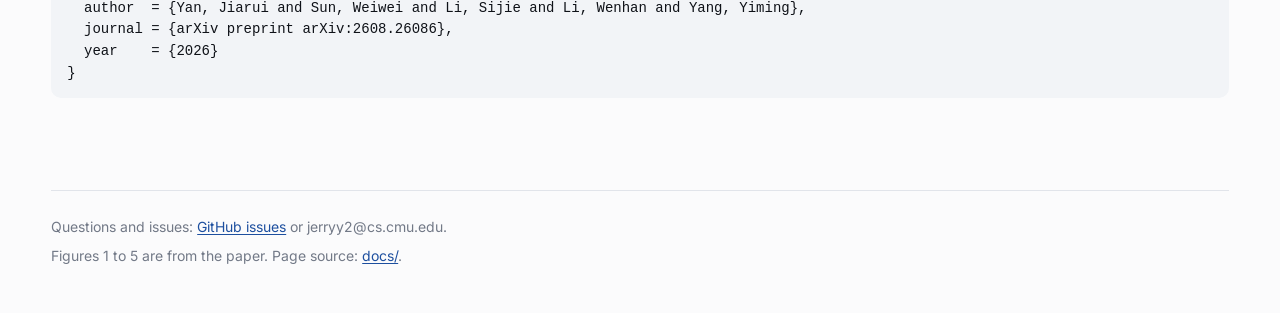
==== commit 9b6026ad: "Link the labeler model repos The two labelers are now also standalone HF model repos (jerryyan/Trace" ====
--- a/docs/index.html
+++ b/docs/index.html
@@ -57,6 +57,8 @@
       <svg viewBox="0 0 16 16" fill="none" stroke="currentColor" stroke-width="1.5" aria-hidden="true"><path d="M4 1.5h5.5L13 5v9.5H4z"/><path d="M9.5 1.5V5H13M6 8.5h5M6 11h5"/></svg>Paper</a>
     <a class="btn" href="https://huggingface.co/datasets/jerryyan/TraceML">
       <svg viewBox="0 0 16 16" fill="none" stroke="currentColor" stroke-width="1.5" aria-hidden="true"><ellipse cx="8" cy="3.5" rx="5.5" ry="2"/><path d="M2.5 3.5v9c0 1.1 2.5 2 5.5 2s5.5-.9 5.5-2v-9M2.5 8c0 1.1 2.5 2 5.5 2s5.5-.9 5.5-2"/></svg>Dataset</a>
+    <a class="btn" href="https://huggingface.co/jerryyan/TraceML-State-Labeler">
+      <svg viewBox="0 0 16 16" fill="none" stroke="currentColor" stroke-width="1.5" aria-hidden="true"><rect x="3" y="3" width="10" height="10" rx="2"/><path d="M6 1v2M10 1v2M6 13v2M10 13v2M1 6h2M1 10h2M13 6h2M13 10h2M6 6h4v4H6z"/></svg>Labelers</a>
     <a class="btn" href="https://github.com/JerryYan123/TraceML">
       <svg viewBox="0 0 16 16" fill="currentColor" aria-hidden="true"><path d="M8 .2a8 8 0 0 0-2.5 15.6c.4 0 .5-.2.5-.4v-1.5c-2.2.5-2.7-1-2.7-1-.4-.9-.9-1.2-.9-1.2-.7-.5.1-.5.1-.5.8.1 1.2.8 1.2.8.7 1.3 1.9.9 2.4.7 0-.5.3-.9.5-1.1-1.8-.2-3.6-.9-3.6-4 0-.9.3-1.6.8-2.1-.1-.2-.4-1 .1-2.1 0 0 .7-.2 2.2.8a7.6 7.6 0 0 1 4 0c1.5-1 2.2-.8 2.2-.8.4 1.1.2 1.9.1 2.1.5.6.8 1.3.8 2.1 0 3.1-1.9 3.8-3.6 4 .3.3.6.8.6 1.5v2.2c0 .2.1.5.6.4A8 8 0 0 0 8 .2z"/></svg>Code</a>
     <a class="btn" href="#cite">
@@ -244,6 +246,7 @@
       <thead><tr><th>Release</th><th>Contents</th></tr></thead>
       <tbody>
         <tr><td><a href="https://huggingface.co/datasets/jerryyan/TraceML">Dataset</a></td><td>State and action tables for three splits (paired, humans-only, the harness experiment), schemas and prompts, both labeler checkpoints, raw agent trajectories, and the dataset-building pipeline.</td></tr>
+        <tr><td>Labelers</td><td>The two Qwen3-1.7B labelers as model repos: <a href="https://huggingface.co/jerryyan/TraceML-State-Labeler">TraceML-State-Labeler</a> (code version to pipeline stages) and <a href="https://huggingface.co/jerryyan/TraceML-Action-Labeler">TraceML-Action-Labeler</a> (edit to actions, intent, magnitude and score effect).</td></tr>
         <tr><td><a href="https://github.com/JerryYan123/TraceML">Toolkit</a></td><td>The <code>traceml</code> command-line tool described above, with examples and tests.</td></tr>
         <tr><td><a href="https://arxiv.org/abs/2608.26086">Paper</a></td><td>Full method, reliability checks, robustness analyses and the complete planning prompt.</td></tr>
       </tbody>
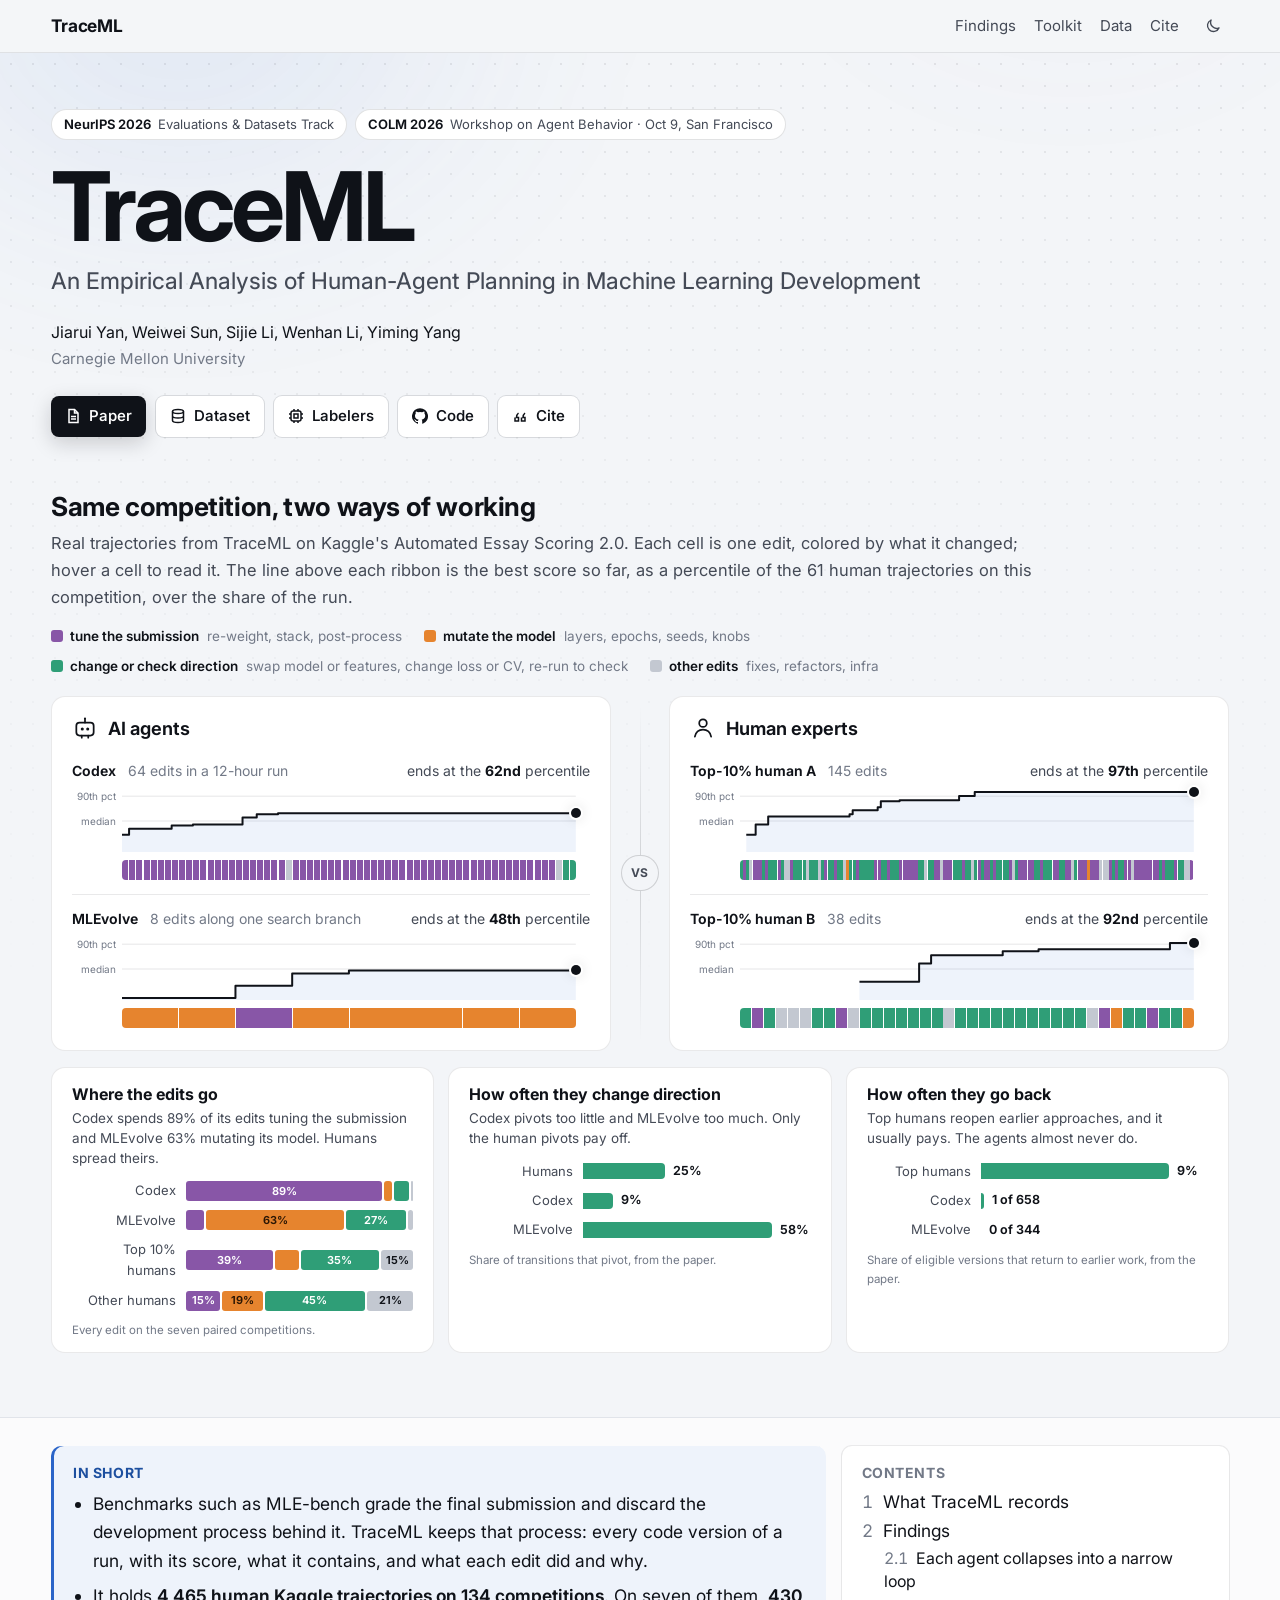
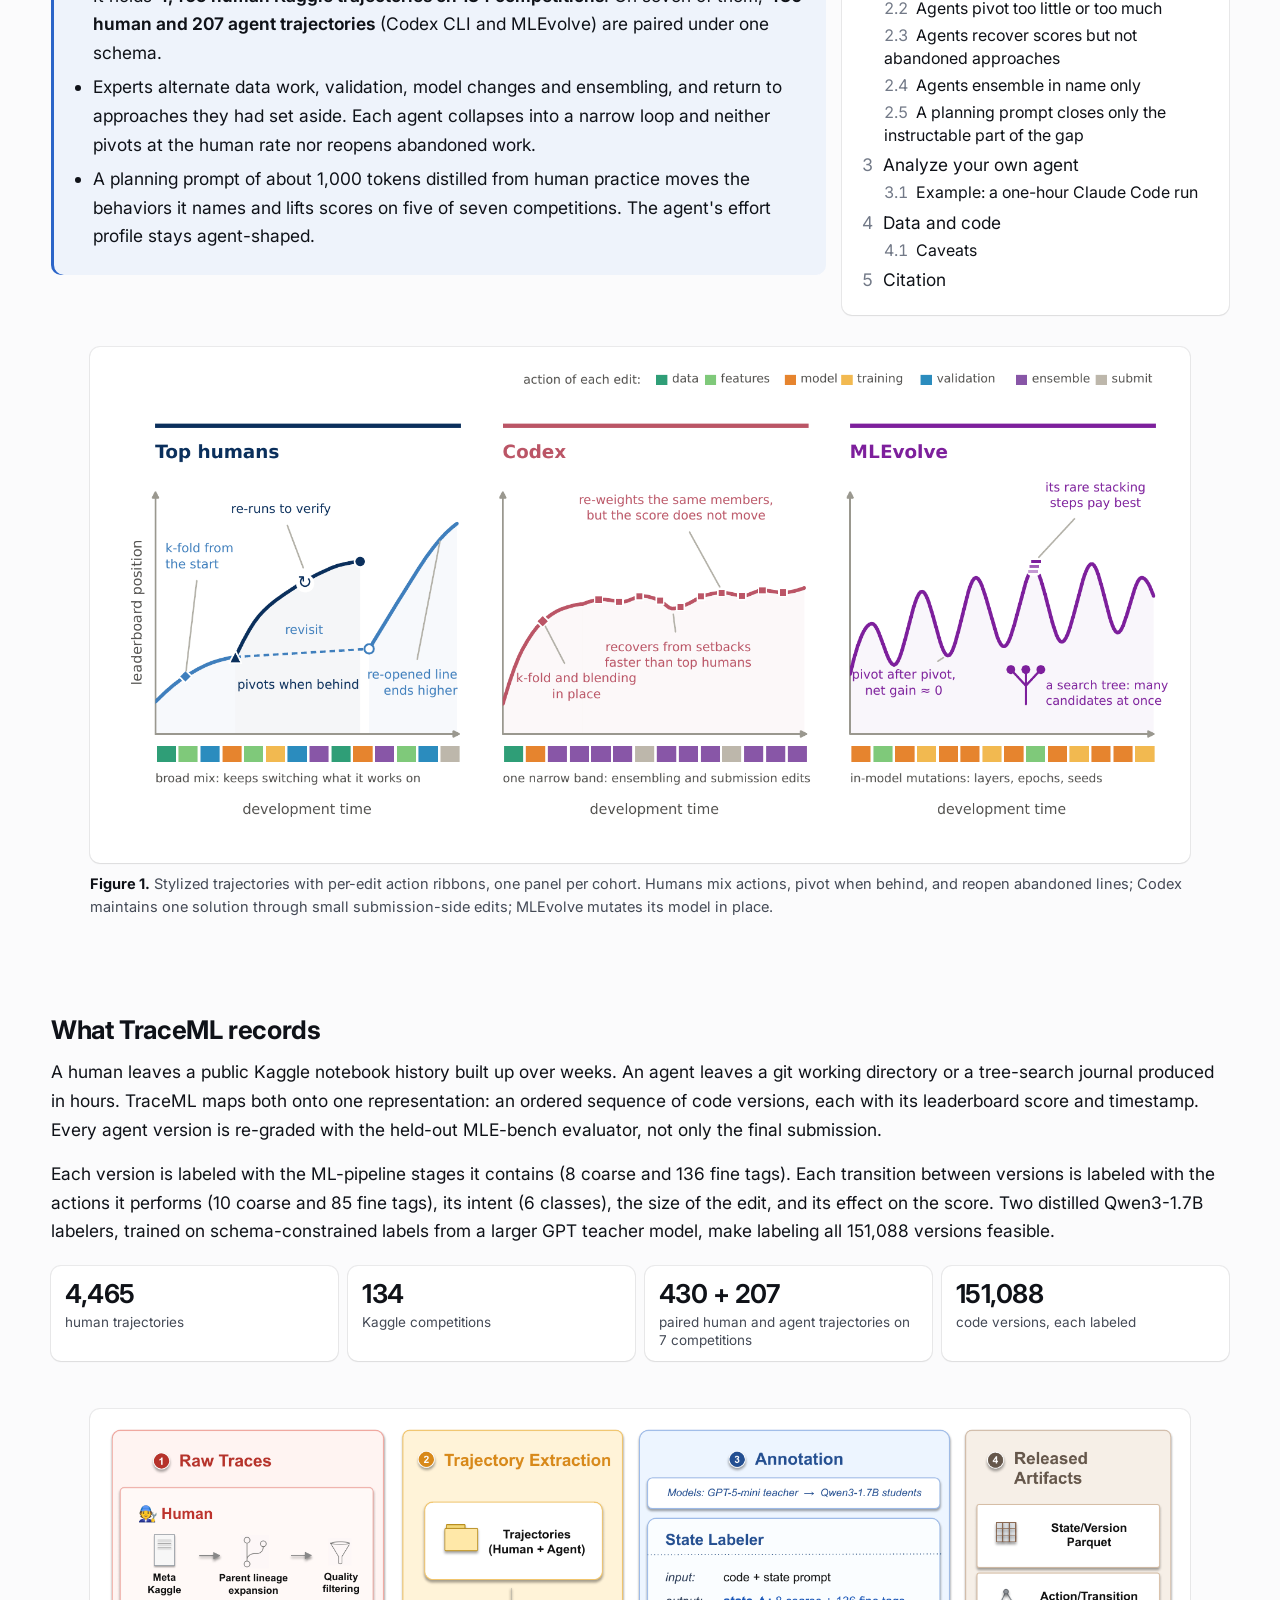
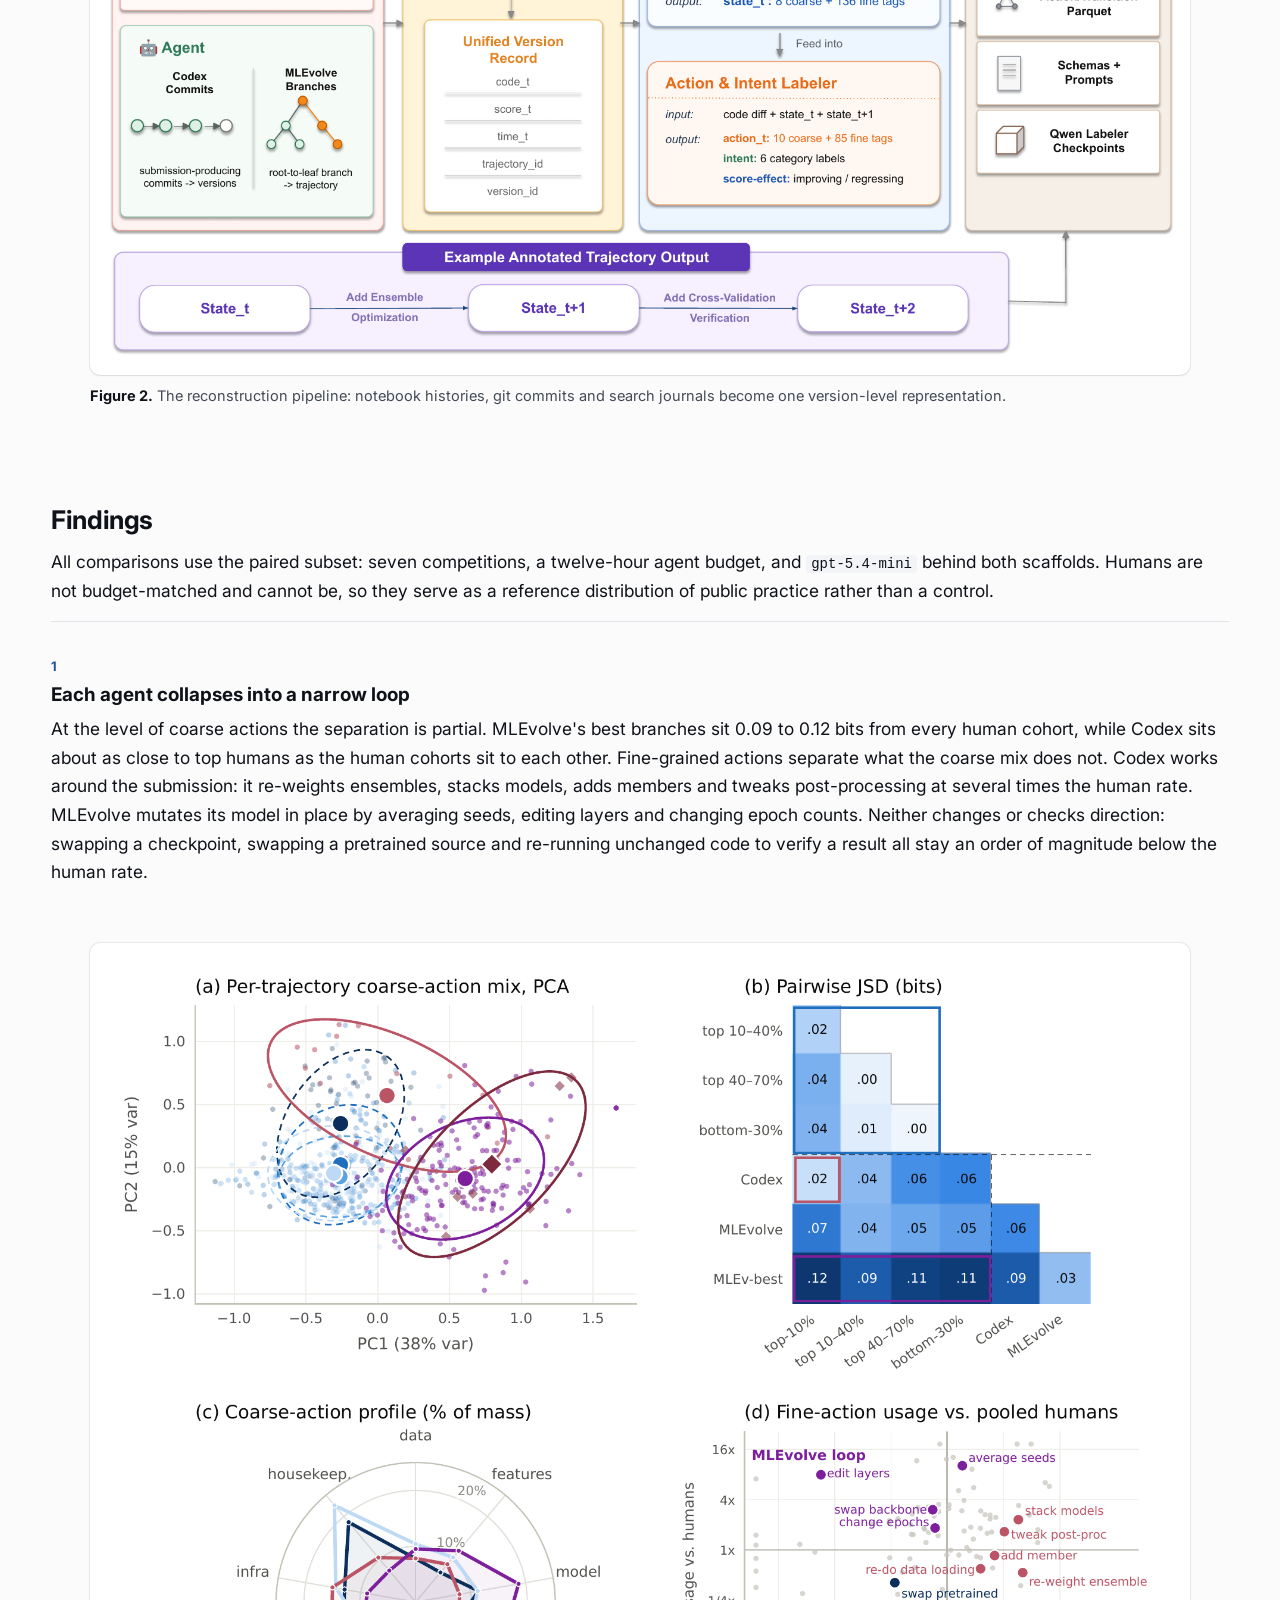
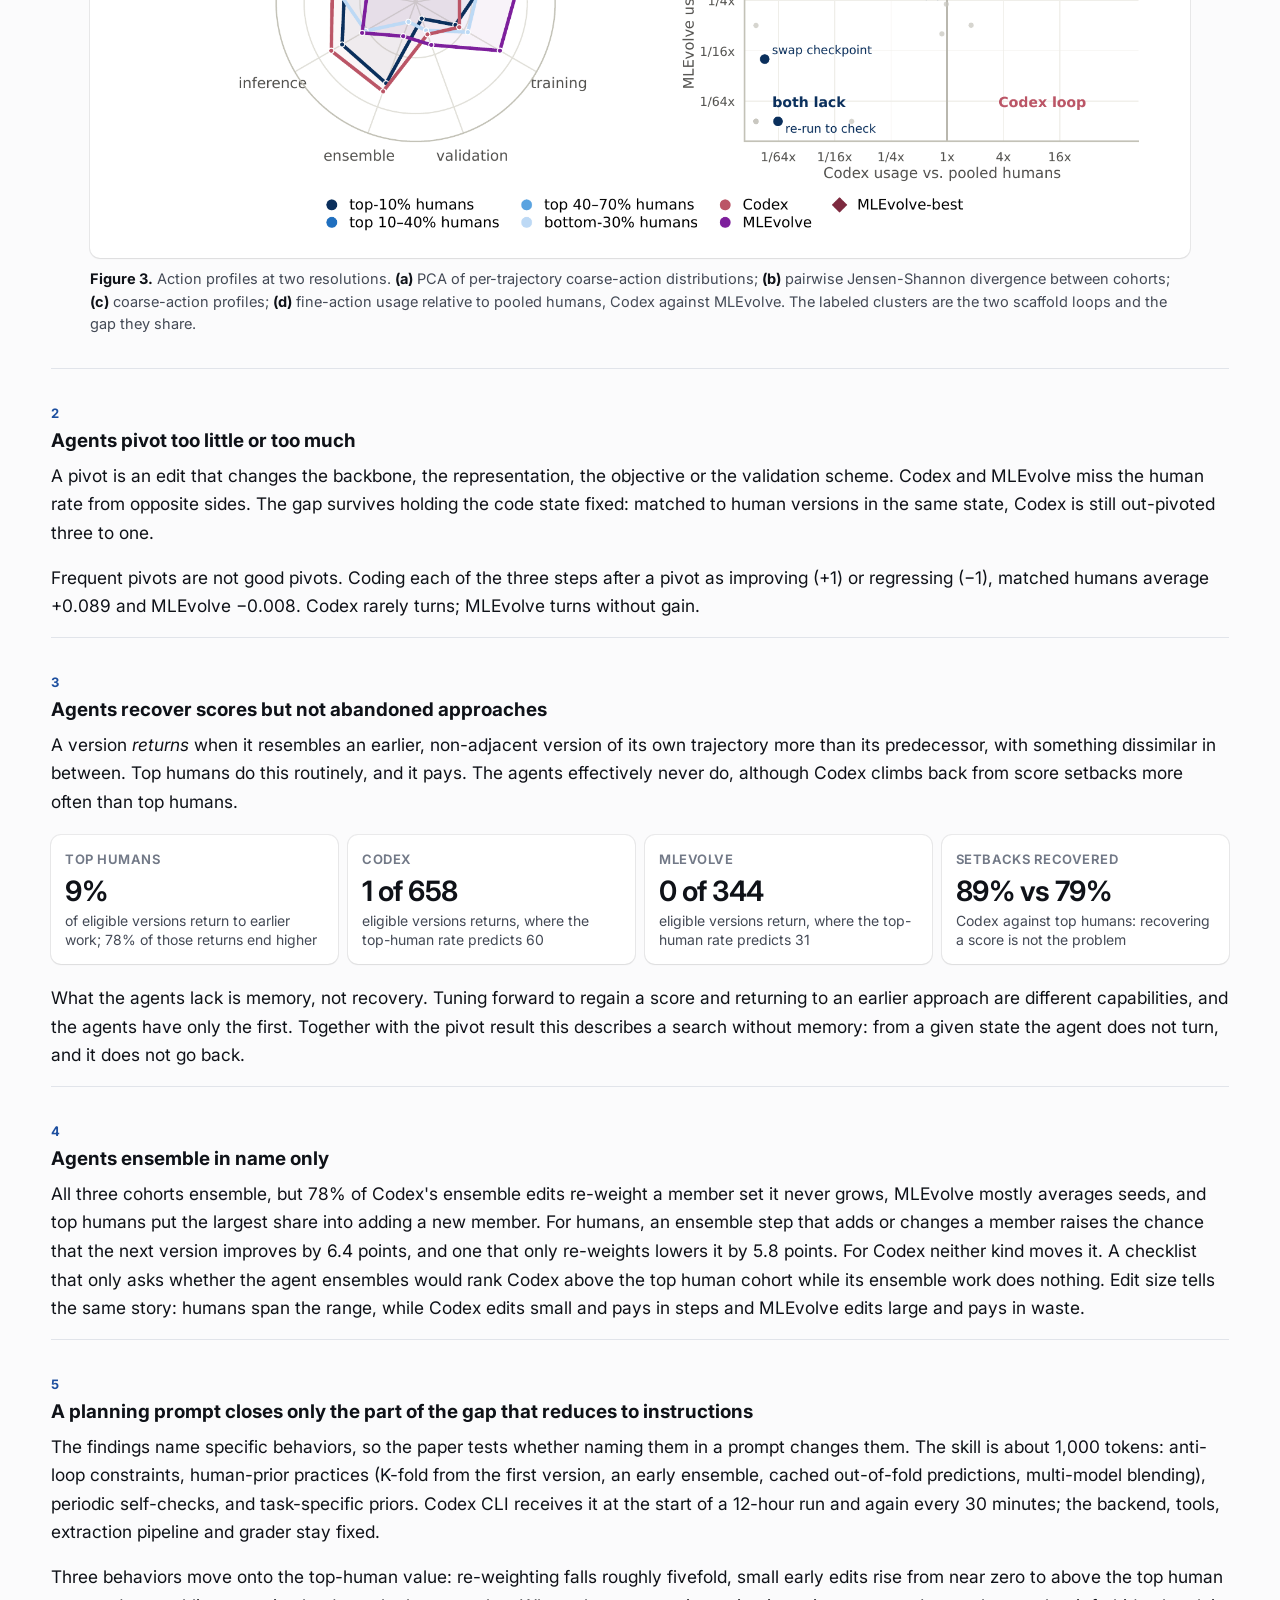
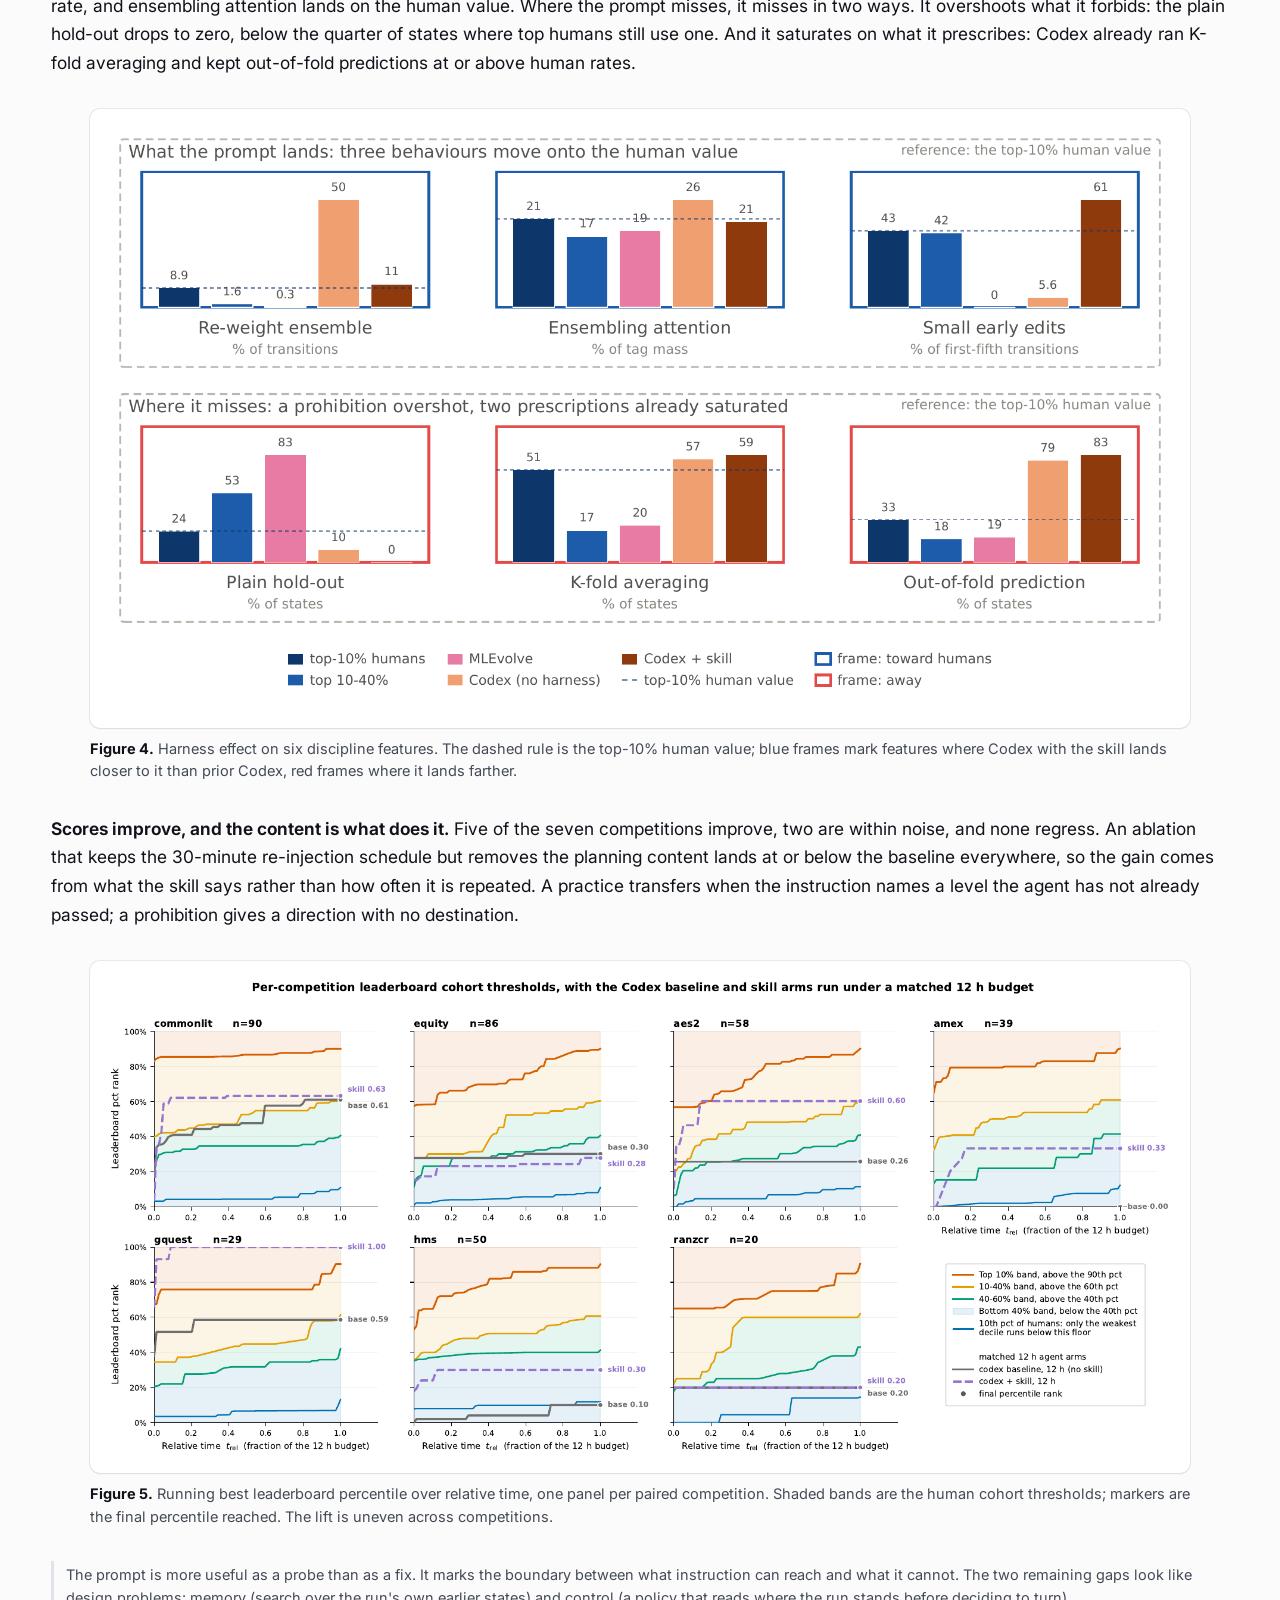
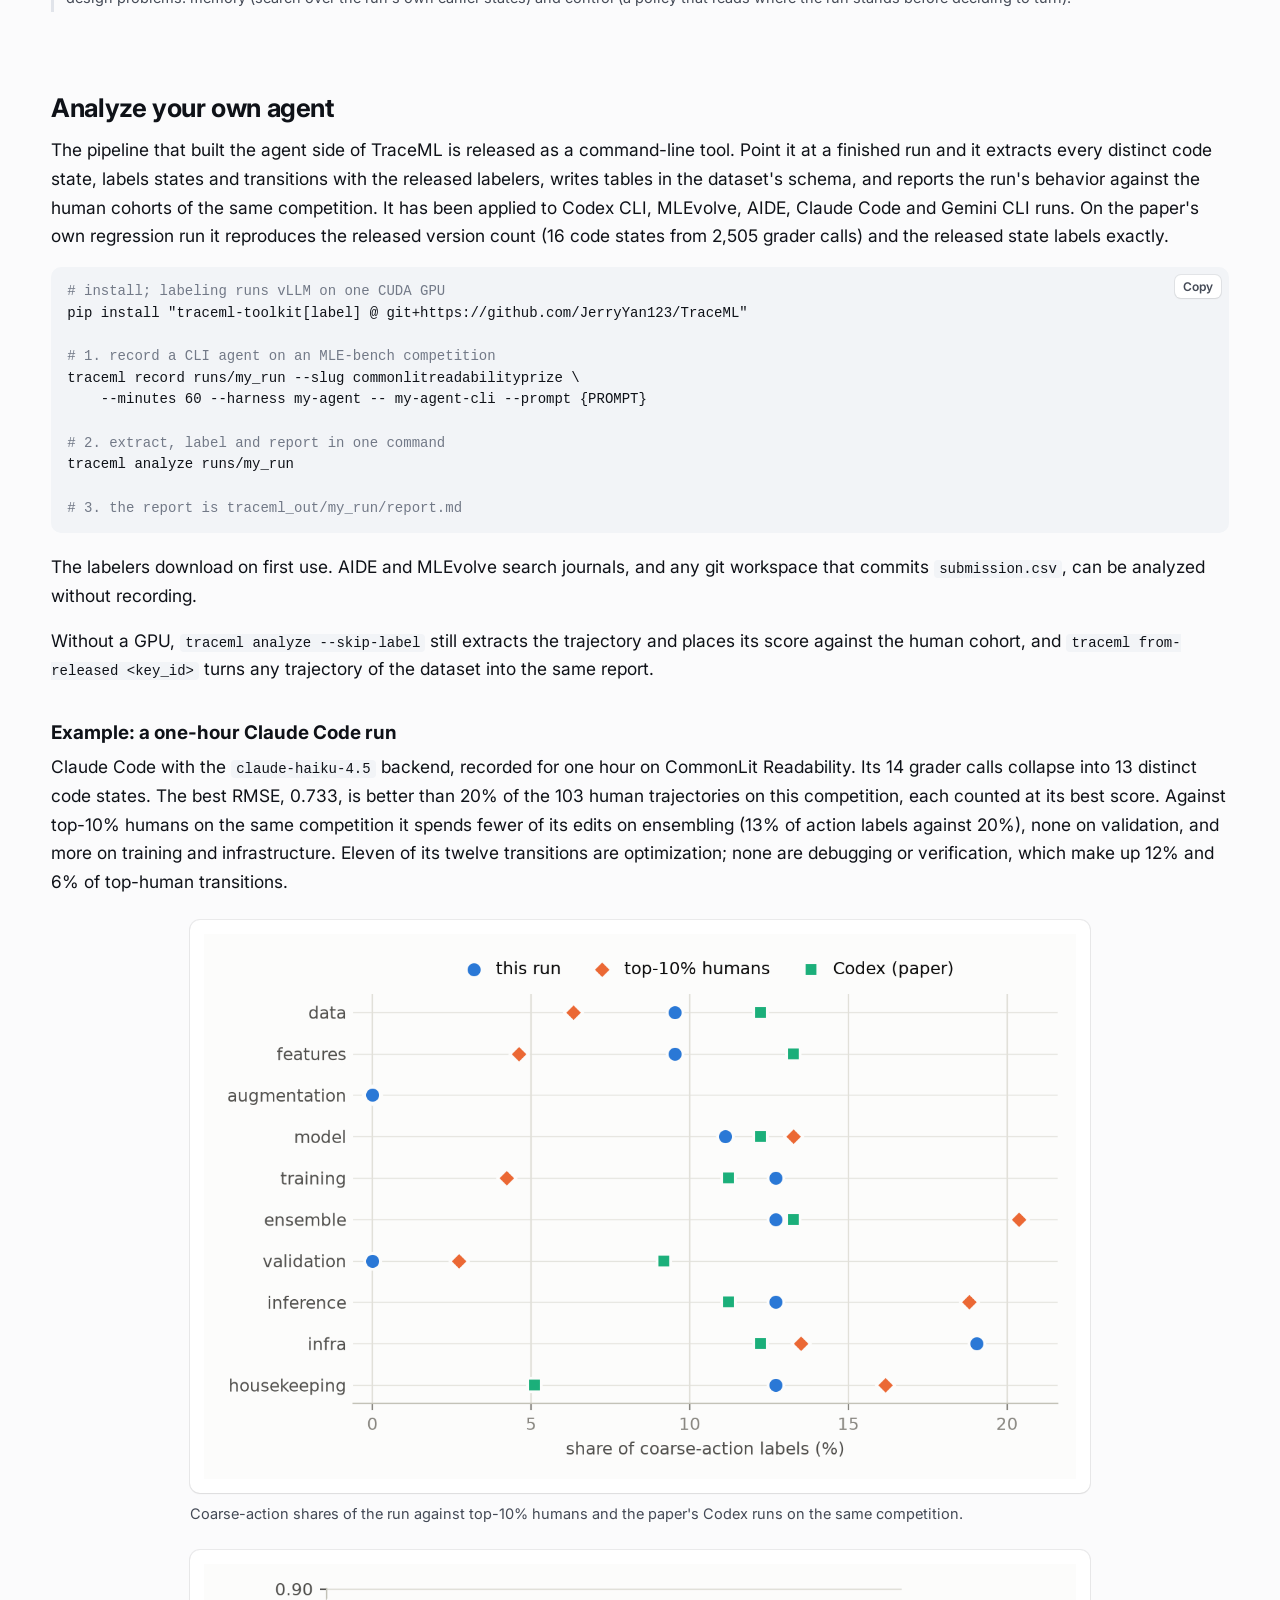
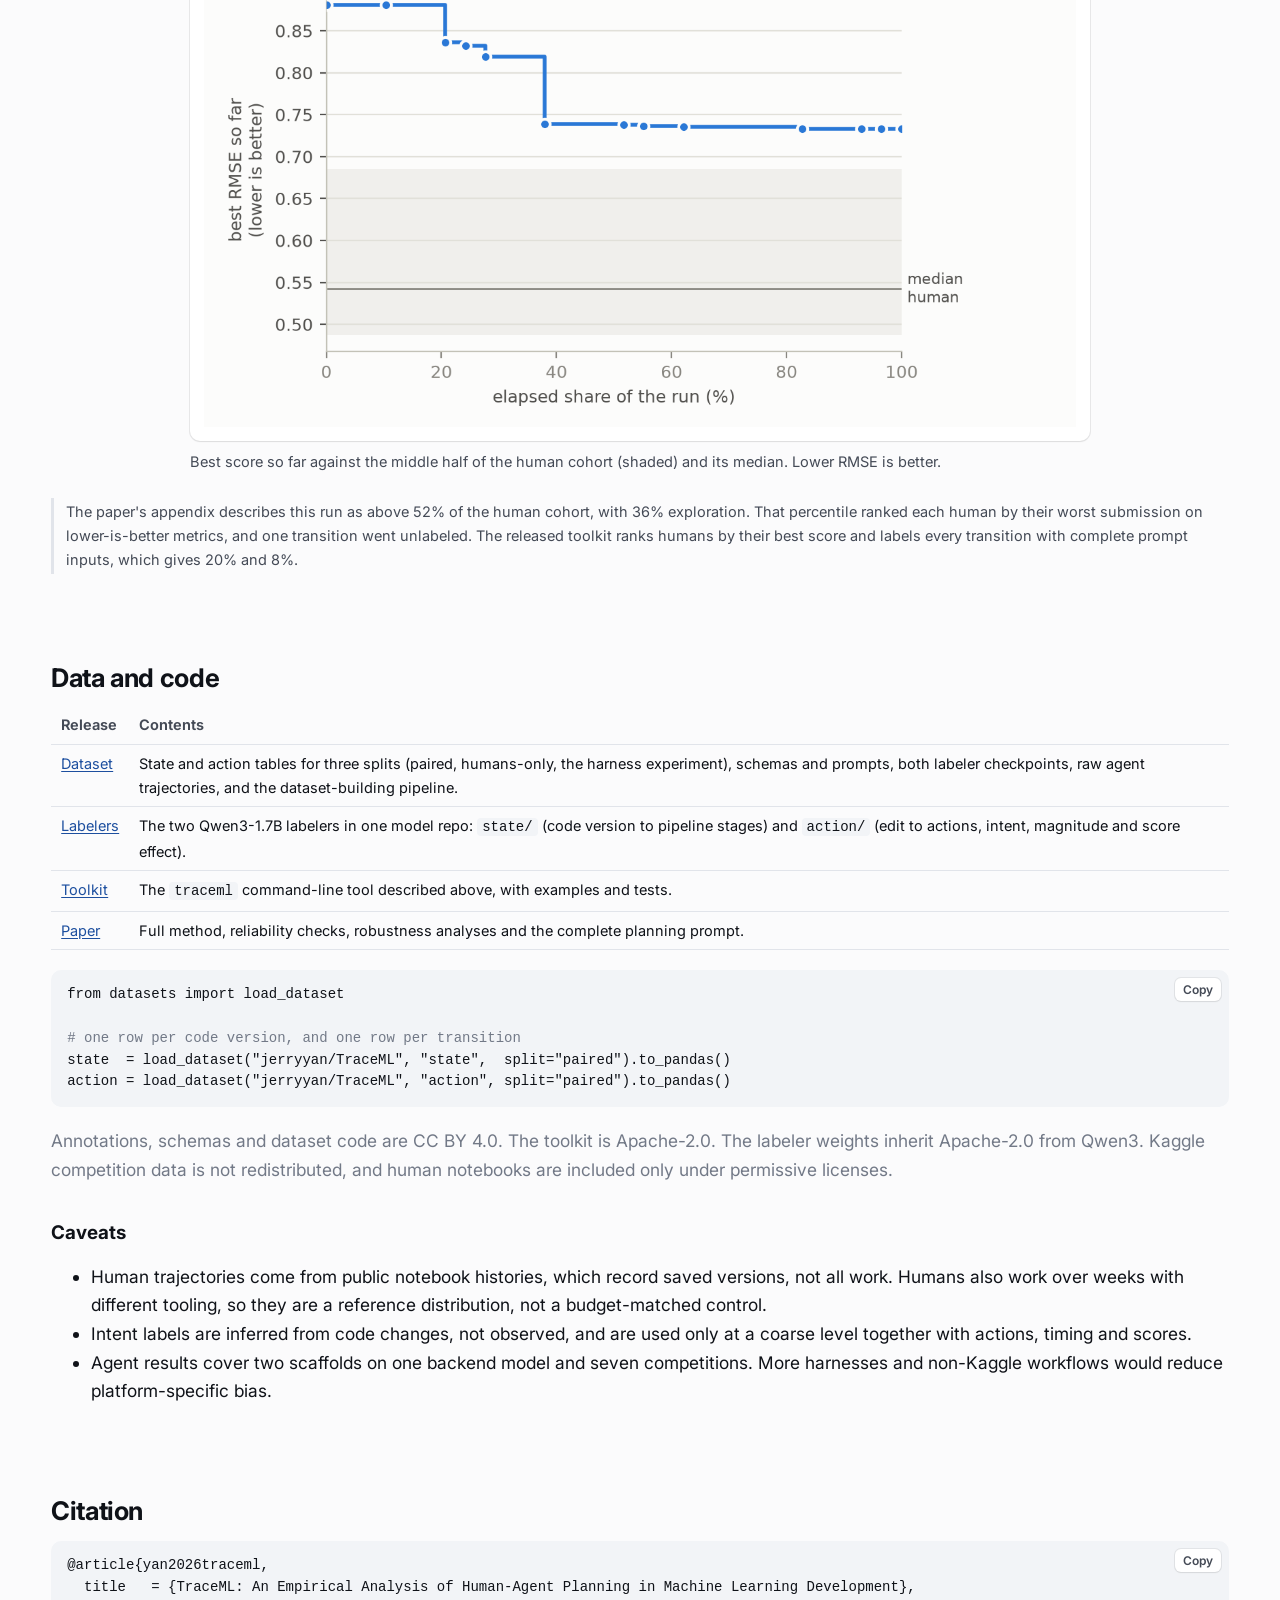
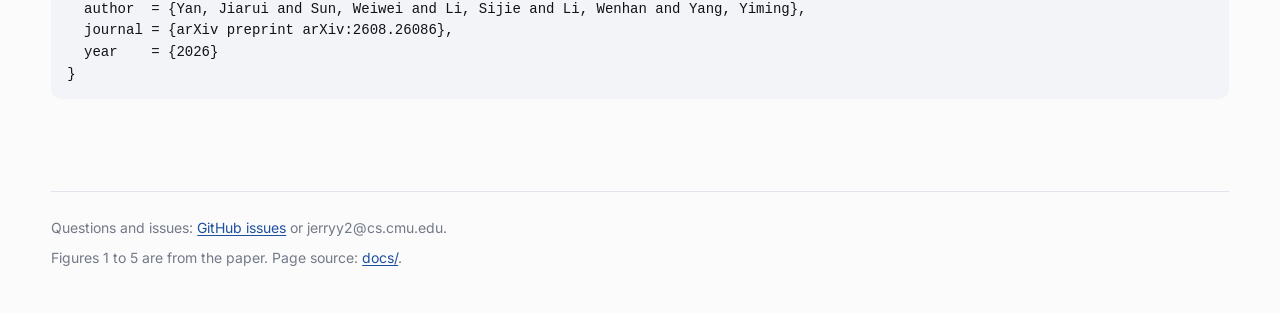
==== commit 05b4f8e6: "Link the combined labeler repo jerryyan/TraceML-Labelers Co-Authored-By: Claude Opus 5.5 (1M context" ====
--- a/docs/index.html
+++ b/docs/index.html
@@ -57,7 +57,7 @@
       <svg viewBox="0 0 16 16" fill="none" stroke="currentColor" stroke-width="1.5" aria-hidden="true"><path d="M4 1.5h5.5L13 5v9.5H4z"/><path d="M9.5 1.5V5H13M6 8.5h5M6 11h5"/></svg>Paper</a>
     <a class="btn" href="https://huggingface.co/datasets/jerryyan/TraceML">
       <svg viewBox="0 0 16 16" fill="none" stroke="currentColor" stroke-width="1.5" aria-hidden="true"><ellipse cx="8" cy="3.5" rx="5.5" ry="2"/><path d="M2.5 3.5v9c0 1.1 2.5 2 5.5 2s5.5-.9 5.5-2v-9M2.5 8c0 1.1 2.5 2 5.5 2s5.5-.9 5.5-2"/></svg>Dataset</a>
-    <a class="btn" href="https://huggingface.co/jerryyan/TraceML-State-Labeler">
+    <a class="btn" href="https://huggingface.co/jerryyan/TraceML-Labelers">
       <svg viewBox="0 0 16 16" fill="none" stroke="currentColor" stroke-width="1.5" aria-hidden="true"><rect x="3" y="3" width="10" height="10" rx="2"/><path d="M6 1v2M10 1v2M6 13v2M10 13v2M1 6h2M1 10h2M13 6h2M13 10h2M6 6h4v4H6z"/></svg>Labelers</a>
     <a class="btn" href="https://github.com/JerryYan123/TraceML">
       <svg viewBox="0 0 16 16" fill="currentColor" aria-hidden="true"><path d="M8 .2a8 8 0 0 0-2.5 15.6c.4 0 .5-.2.5-.4v-1.5c-2.2.5-2.7-1-2.7-1-.4-.9-.9-1.2-.9-1.2-.7-.5.1-.5.1-.5.8.1 1.2.8 1.2.8.7 1.3 1.9.9 2.4.7 0-.5.3-.9.5-1.1-1.8-.2-3.6-.9-3.6-4 0-.9.3-1.6.8-2.1-.1-.2-.4-1 .1-2.1 0 0 .7-.2 2.2.8a7.6 7.6 0 0 1 4 0c1.5-1 2.2-.8 2.2-.8.4 1.1.2 1.9.1 2.1.5.6.8 1.3.8 2.1 0 3.1-1.9 3.8-3.6 4 .3.3.6.8.6 1.5v2.2c0 .2.1.5.6.4A8 8 0 0 0 8 .2z"/></svg>Code</a>
@@ -246,7 +246,7 @@
       <thead><tr><th>Release</th><th>Contents</th></tr></thead>
       <tbody>
         <tr><td><a href="https://huggingface.co/datasets/jerryyan/TraceML">Dataset</a></td><td>State and action tables for three splits (paired, humans-only, the harness experiment), schemas and prompts, both labeler checkpoints, raw agent trajectories, and the dataset-building pipeline.</td></tr>
-        <tr><td>Labelers</td><td>The two Qwen3-1.7B labelers as model repos: <a href="https://huggingface.co/jerryyan/TraceML-State-Labeler">TraceML-State-Labeler</a> (code version to pipeline stages) and <a href="https://huggingface.co/jerryyan/TraceML-Action-Labeler">TraceML-Action-Labeler</a> (edit to actions, intent, magnitude and score effect).</td></tr>
+        <tr><td><a href="https://huggingface.co/jerryyan/TraceML-Labelers">Labelers</a></td><td>The two Qwen3-1.7B labelers in one model repo: <code>state/</code> (code version to pipeline stages) and <code>action/</code> (edit to actions, intent, magnitude and score effect).</td></tr>
         <tr><td><a href="https://github.com/JerryYan123/TraceML">Toolkit</a></td><td>The <code>traceml</code> command-line tool described above, with examples and tests.</td></tr>
         <tr><td><a href="https://arxiv.org/abs/2608.26086">Paper</a></td><td>Full method, reliability checks, robustness analyses and the complete planning prompt.</td></tr>
       </tbody>
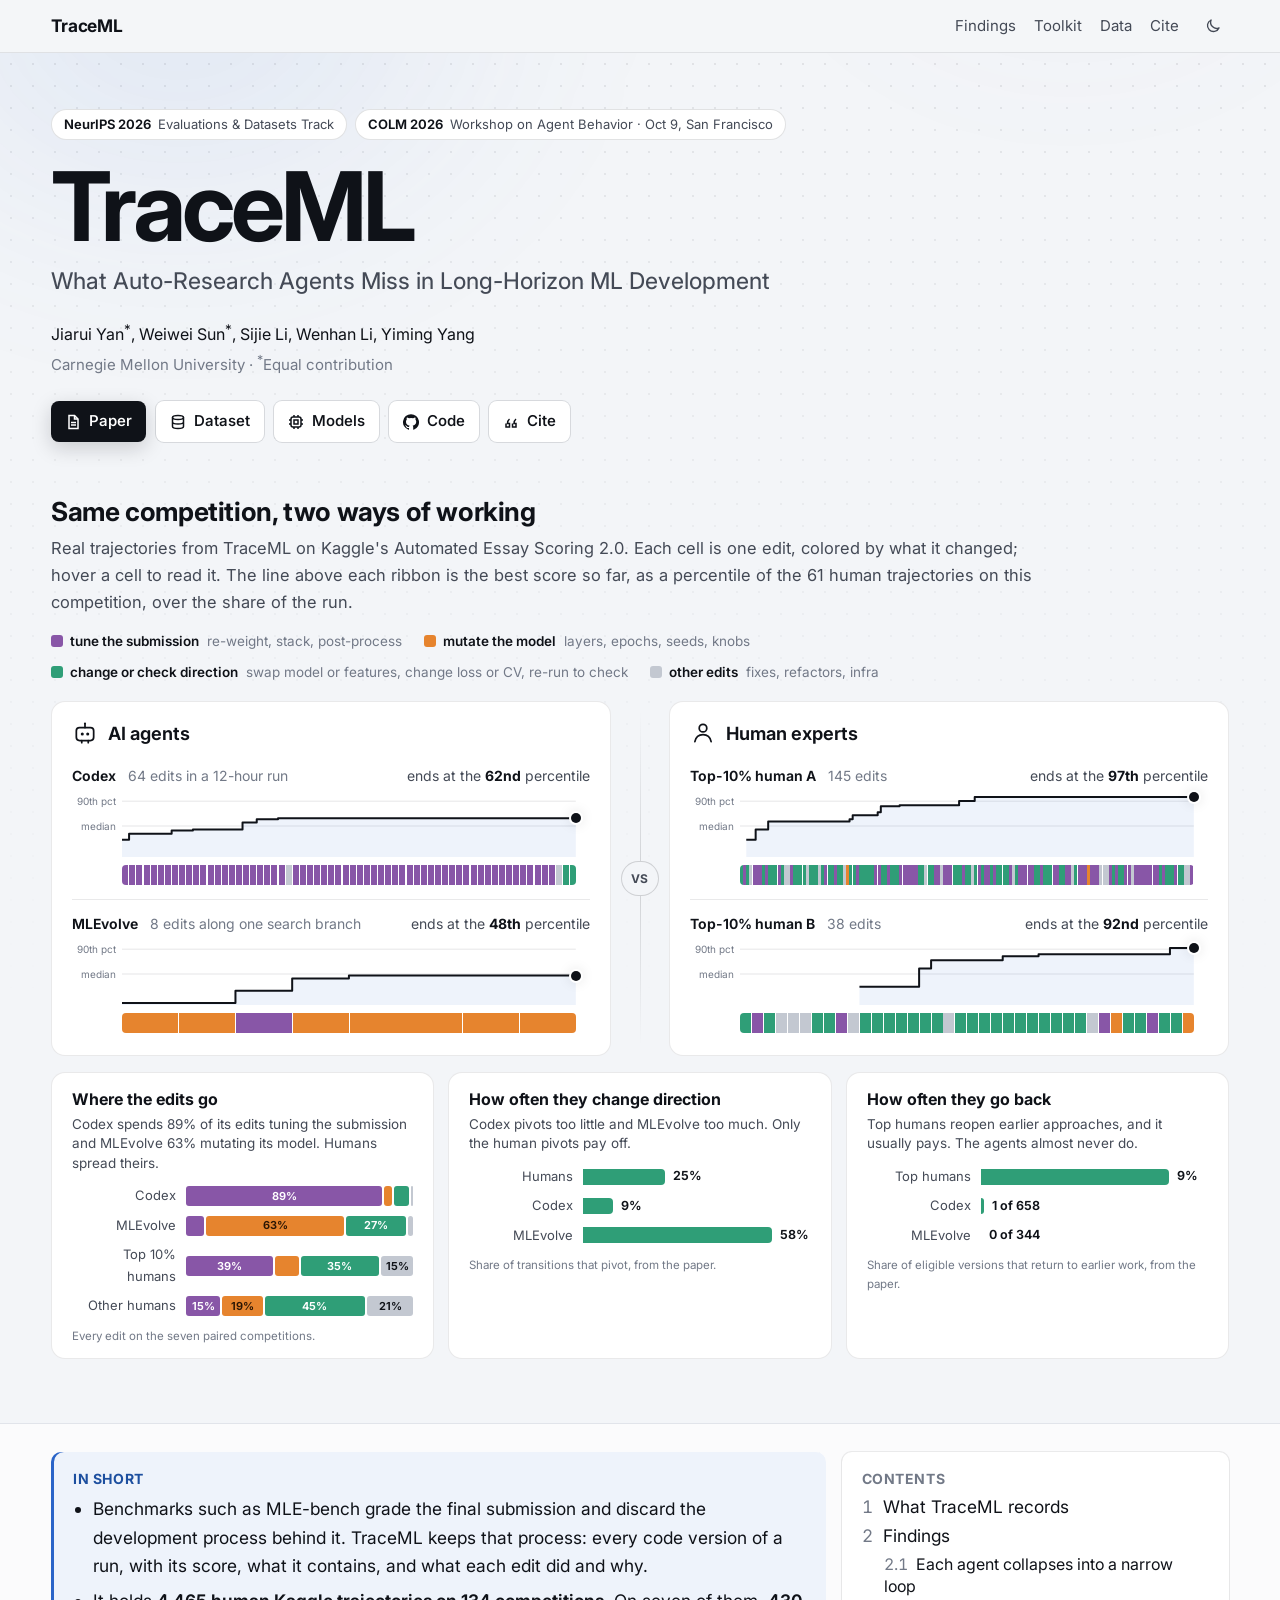
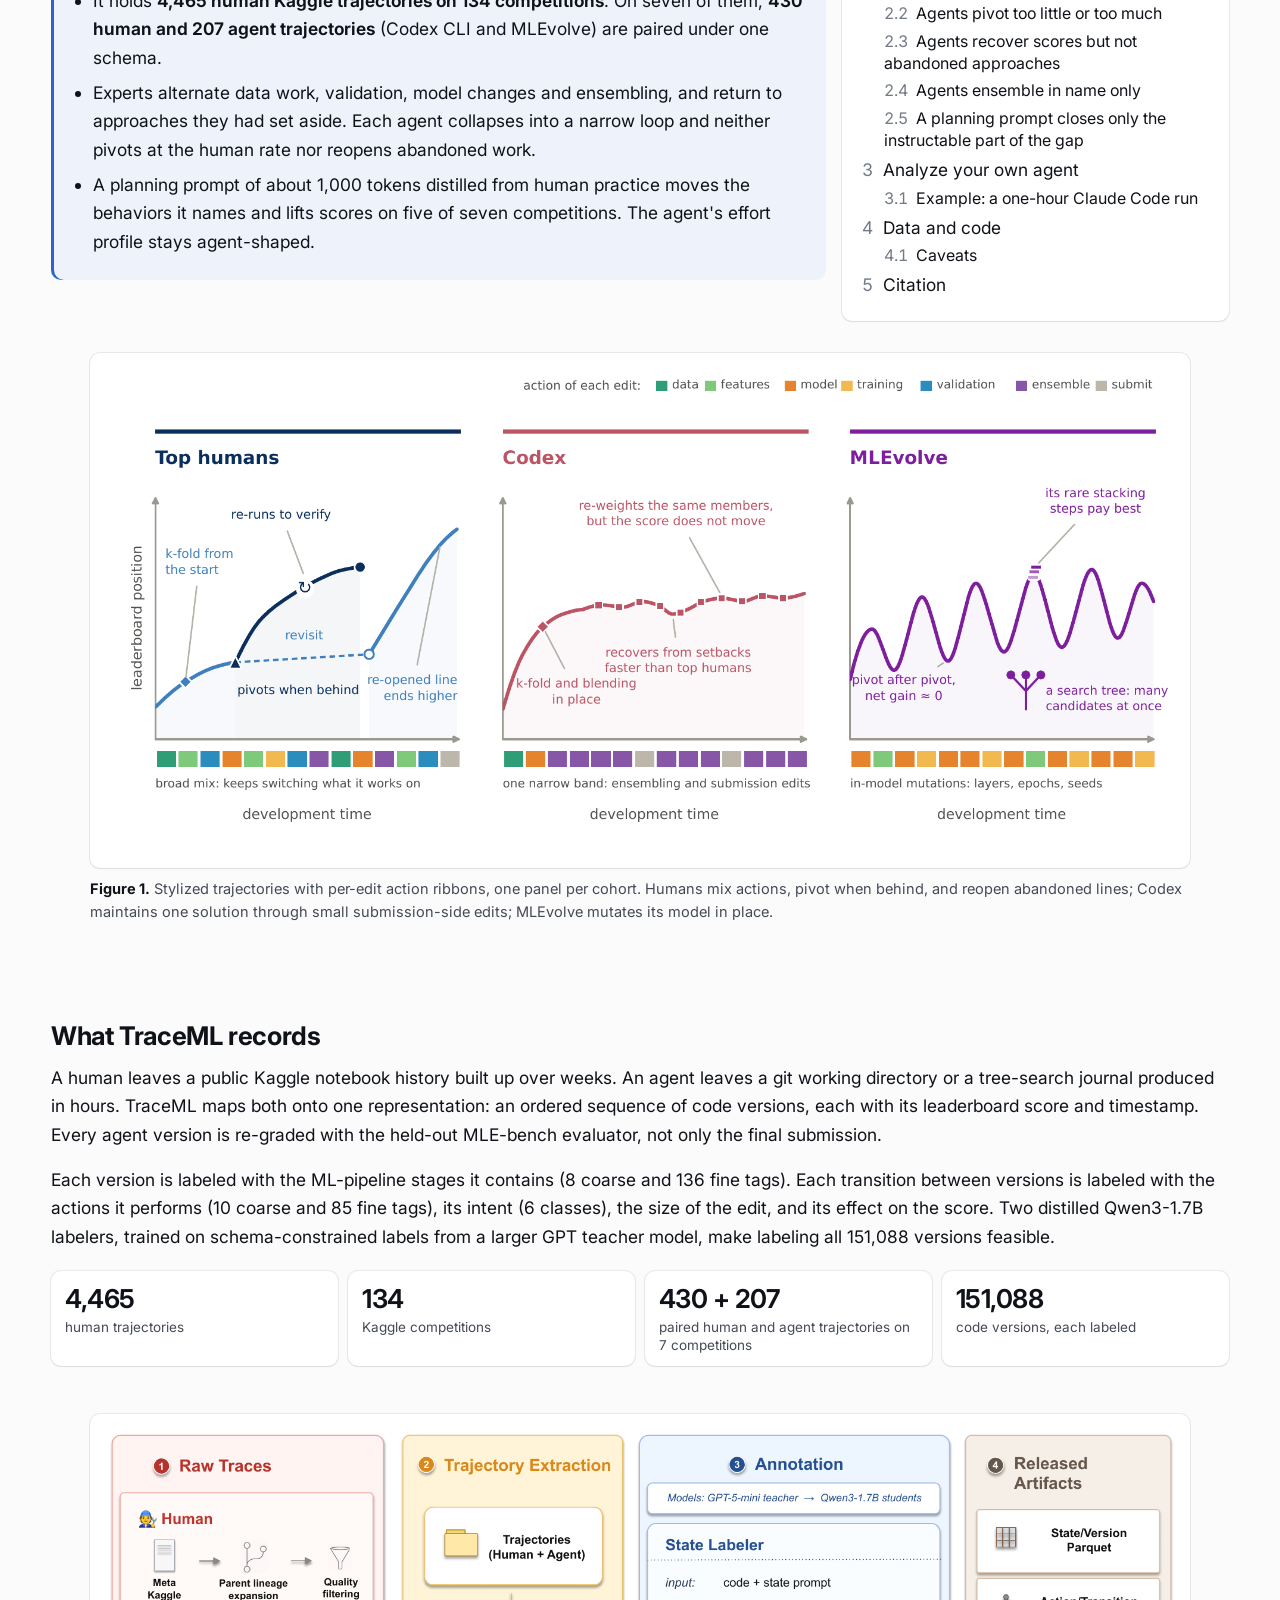
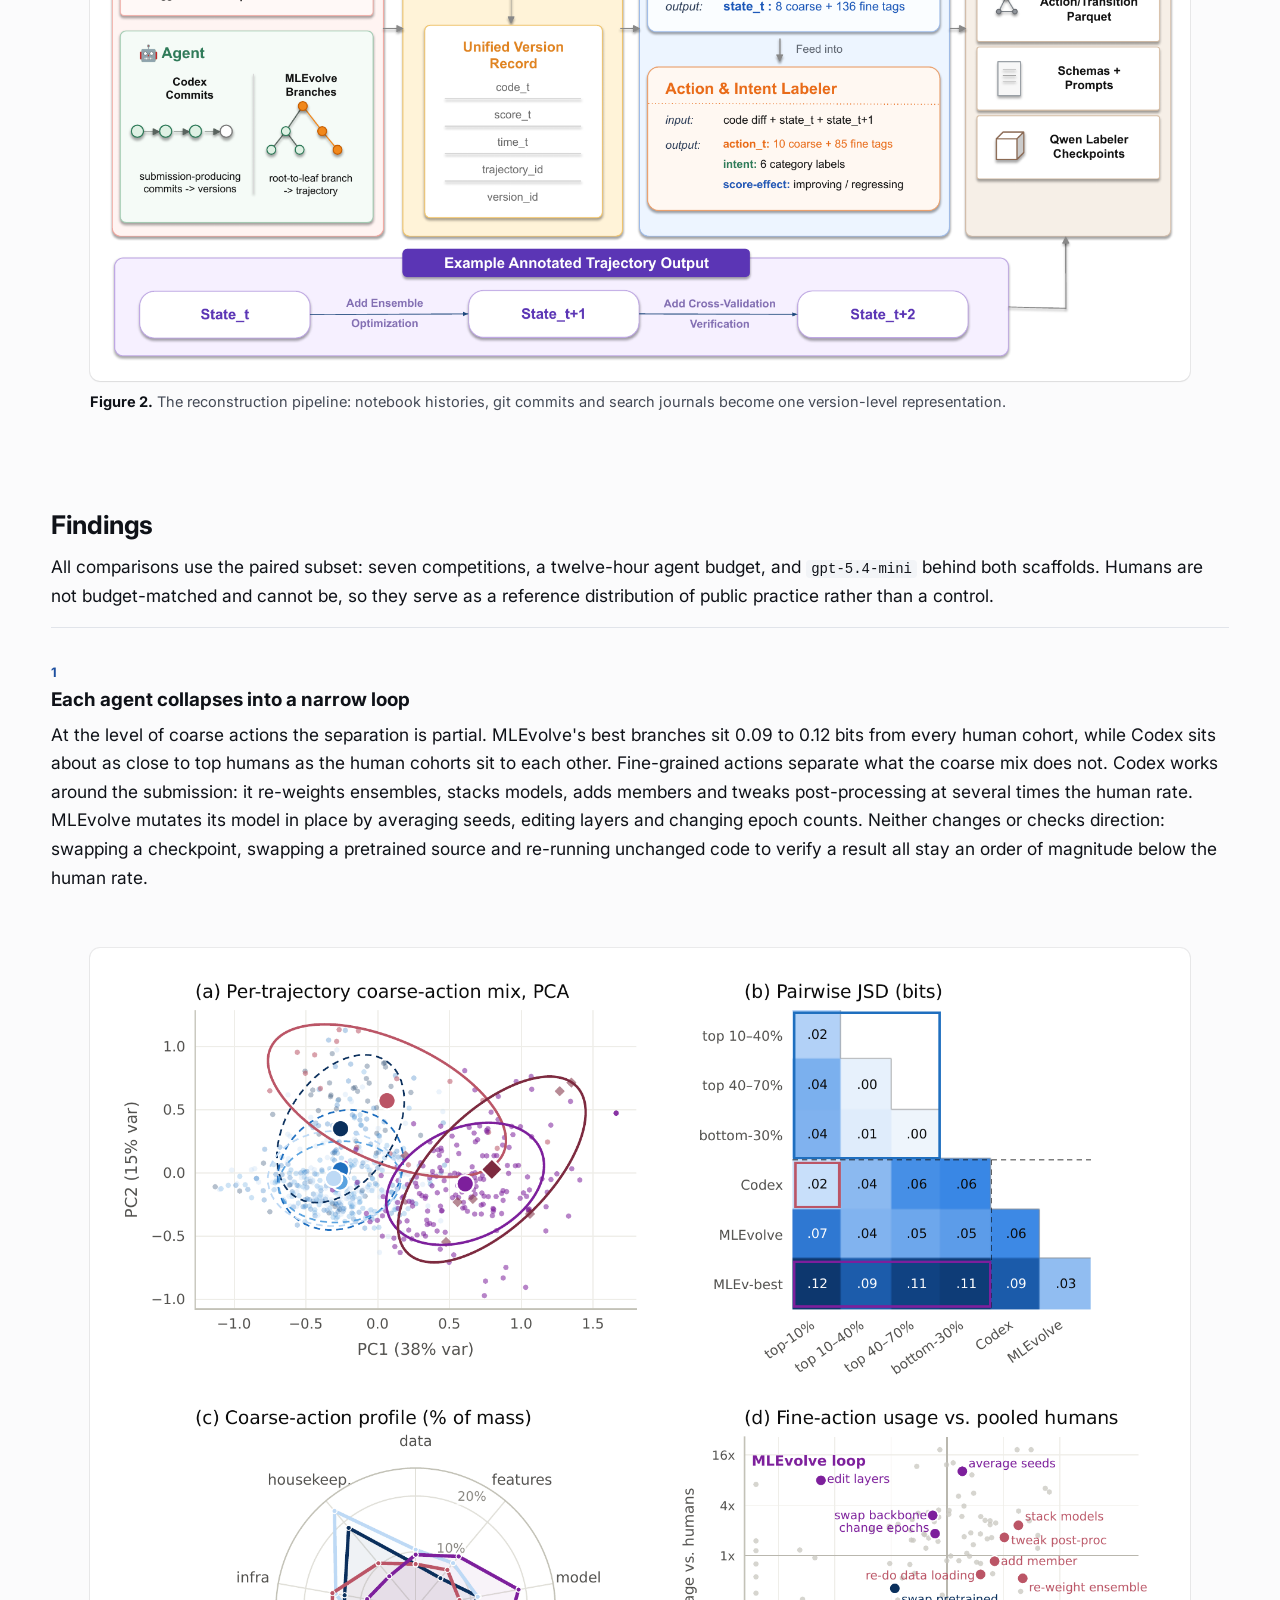
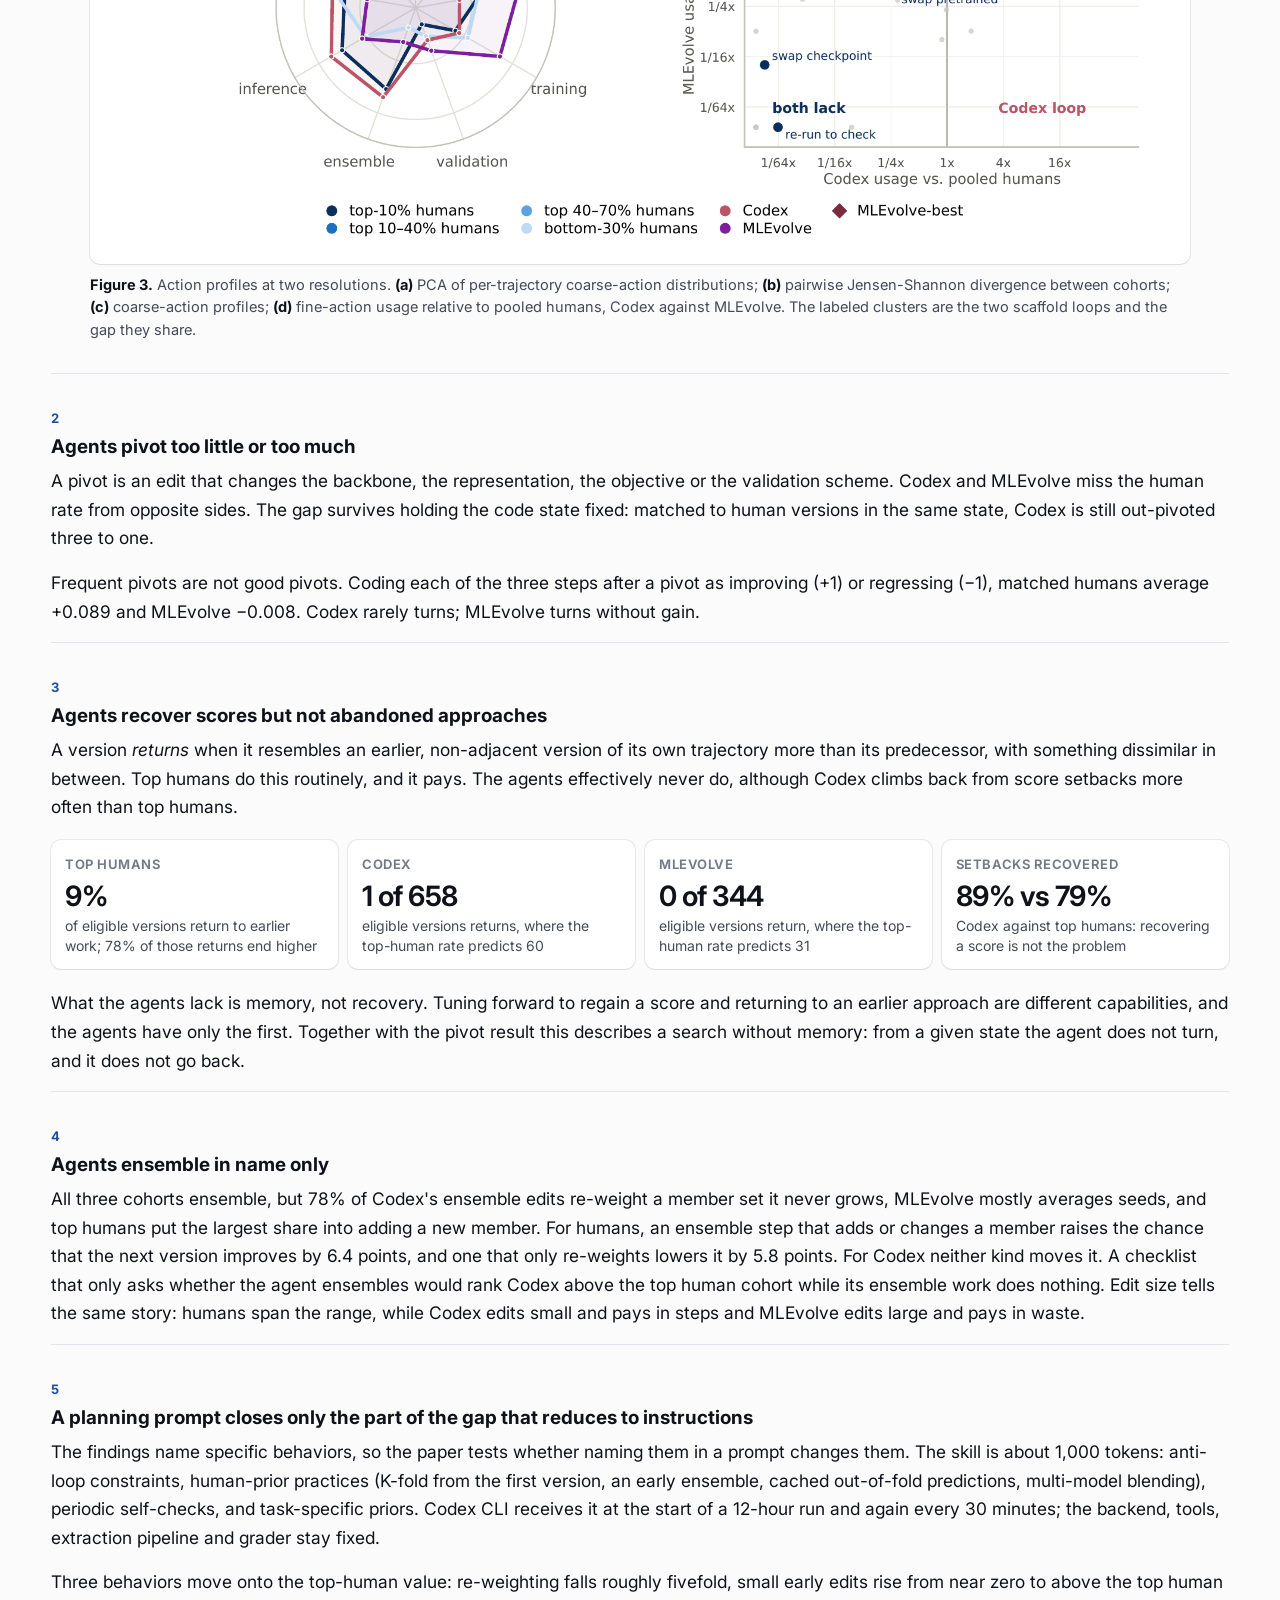
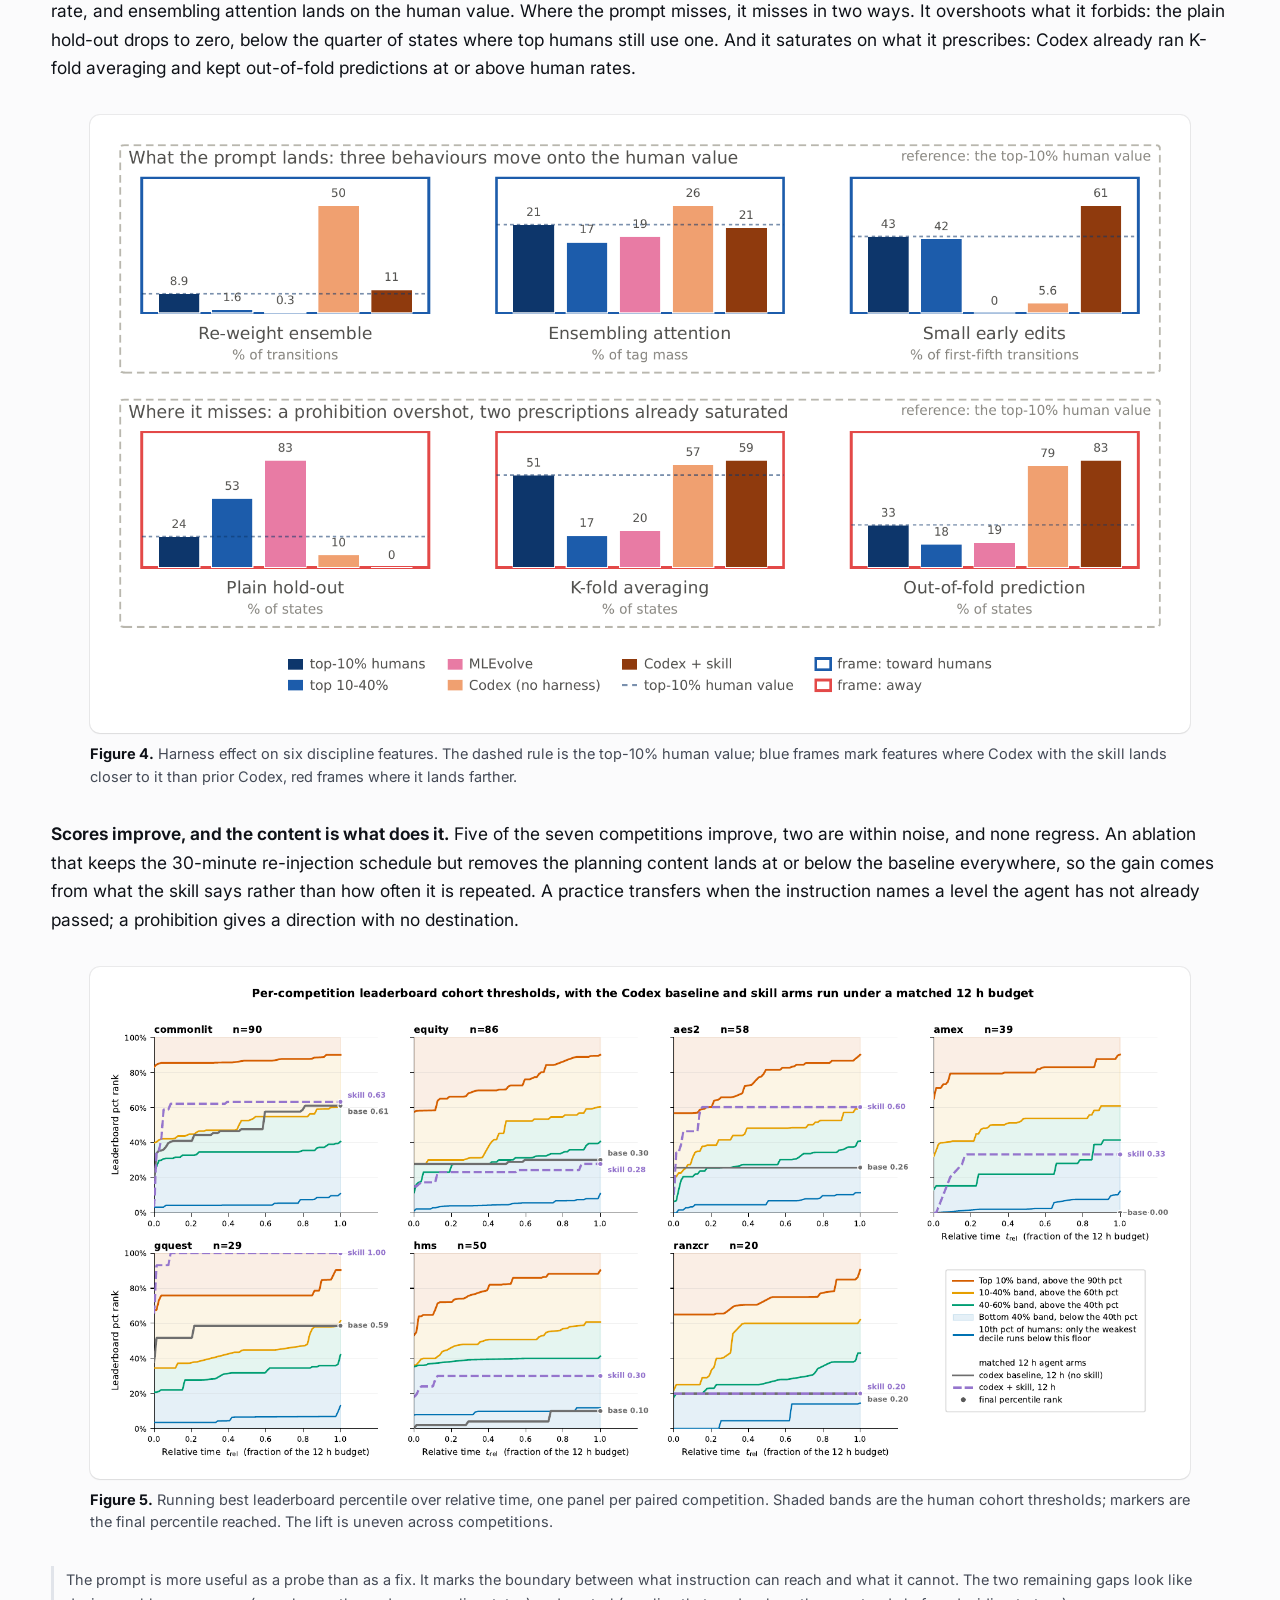
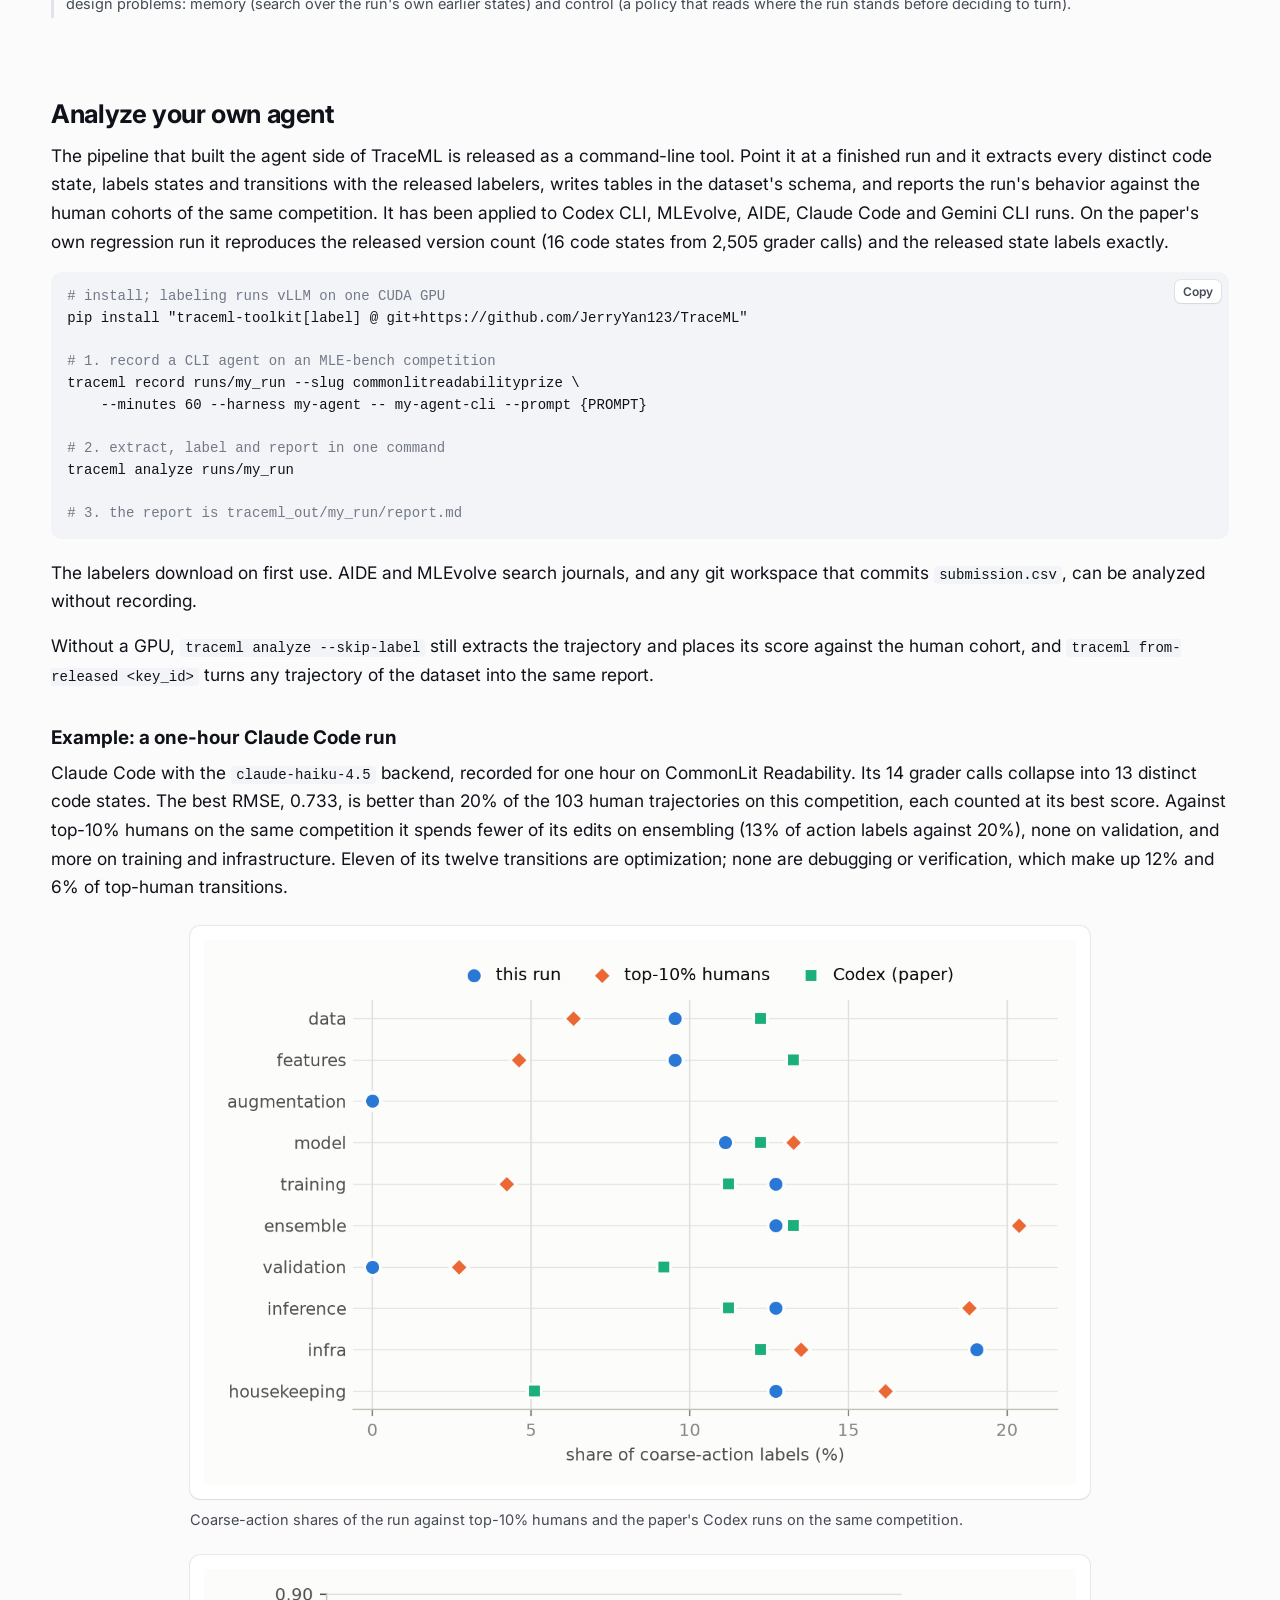
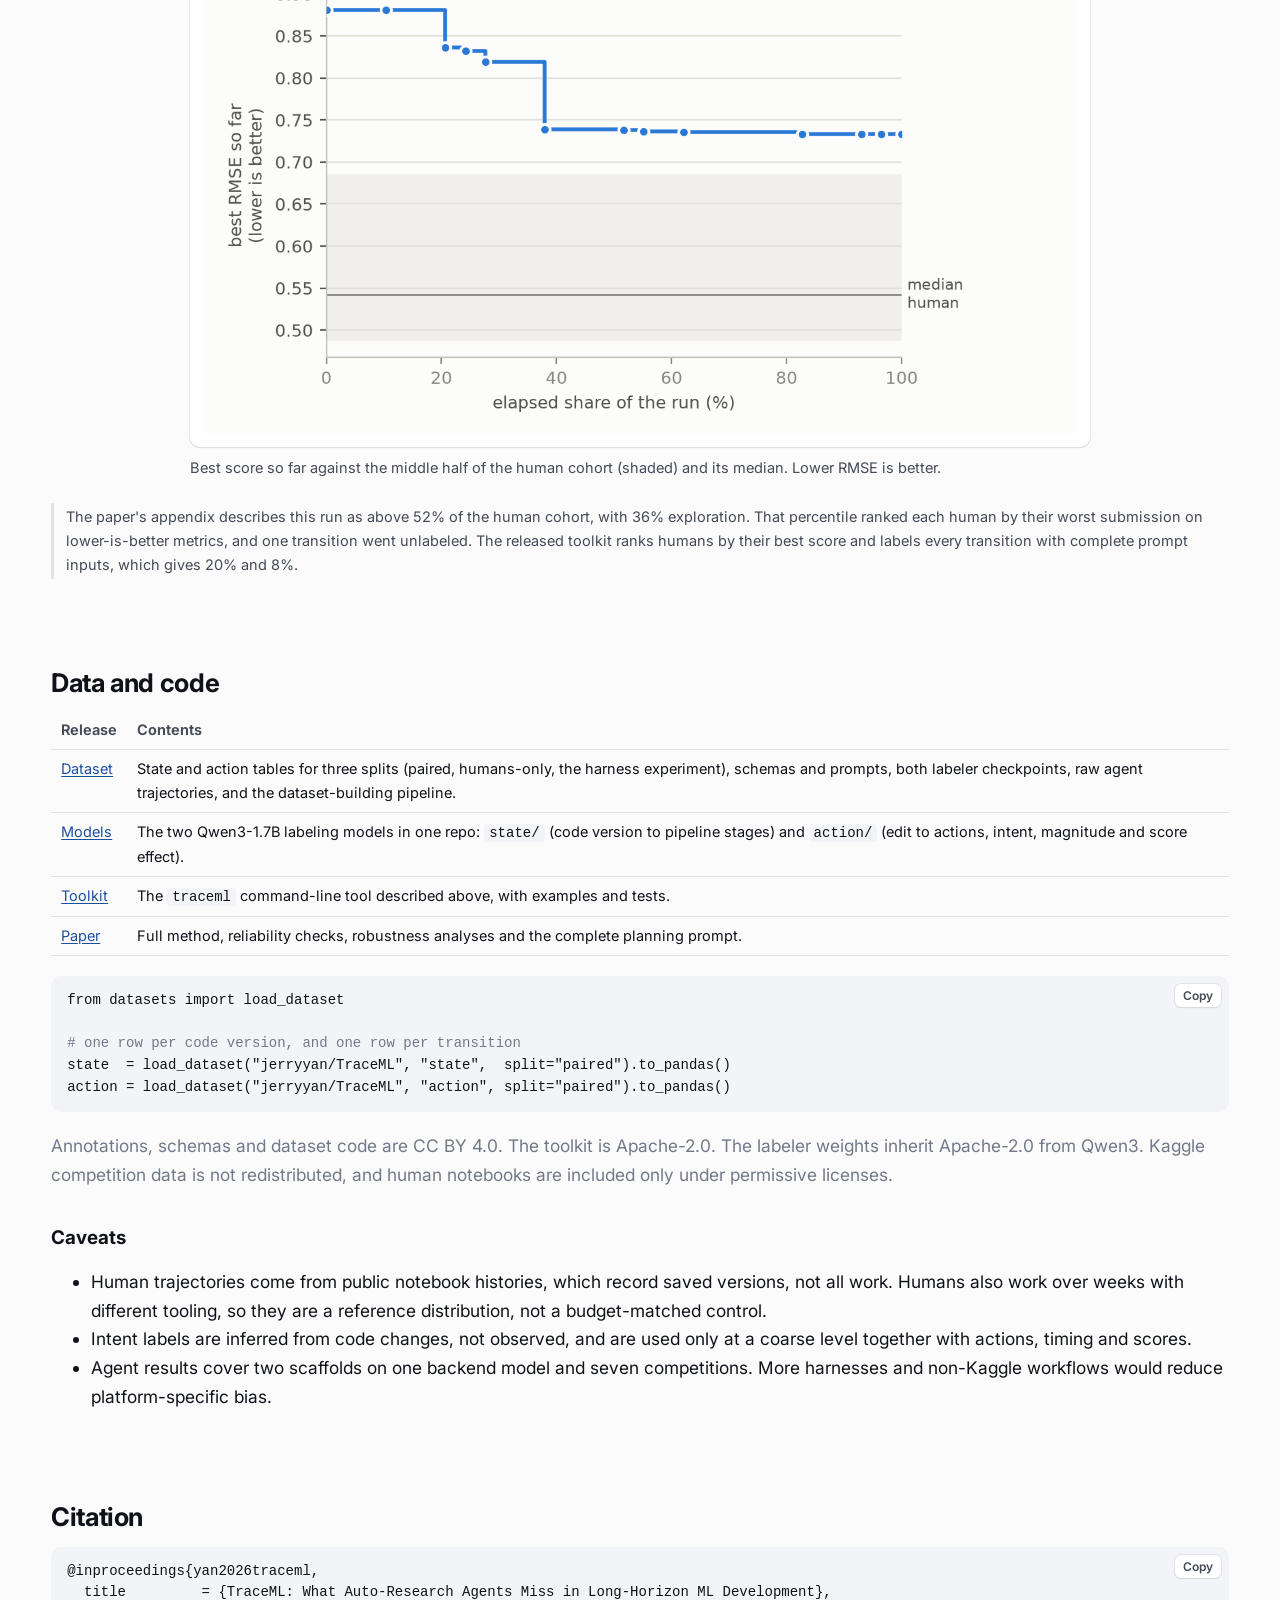
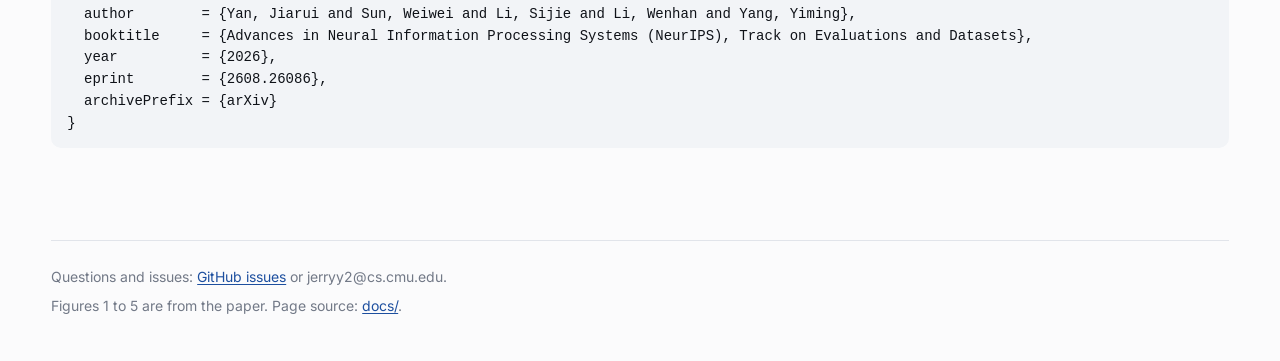
==== commit 18bfcabf: "New title, NeurIPS 2026 and COLM WAB acceptance, README figure and citation - Paper title is now "Tr" ====
--- a/docs/index.html
+++ b/docs/index.html
@@ -10,9 +10,9 @@
 </script>
 <meta charset="utf-8">
 <meta name="viewport" content="width=device-width, initial-scale=1">
-<title>TraceML: Human-Agent Planning in ML Development</title>
+<title>TraceML: What Auto-Research Agents Miss in Long-Horizon ML Development</title>
 <meta name="description" content="TraceML pairs 4,465 human Kaggle development trajectories with LLM-agent runs on the same competitions, labels every code version and edit, and shows where agents' development process departs from experts'. Dataset, paper and an open-source toolkit to analyze your own agent.">
-<meta property="og:title" content="TraceML: An Empirical Analysis of Human-Agent Planning in Machine Learning Development">
+<meta property="og:title" content="TraceML: What Auto-Research Agents Miss in Long-Horizon ML Development">
 <meta property="og:description" content="Version-level human and agent ML-development trajectories, the findings they support, and a toolkit to read any agent run against human practice.">
 <meta property="og:image" content="https://jerryyan123.github.io/TraceML/figures/traceml-card.png">
 <meta property="og:url" content="https://jerryyan123.github.io/TraceML/">
@@ -49,16 +49,16 @@
       <span class="badge"><b>COLM 2026</b>Workshop on Agent Behavior &middot; Oct 9, San Francisco</span>
     </div>
     <h1>TraceML</h1>
-    <p class="subtitle">An Empirical Analysis of Human-Agent Planning in Machine Learning Development</p>
-    <p class="authors">Jiarui Yan, Weiwei Sun, Sijie Li, Wenhan Li, Yiming Yang</p>
-    <p class="affil">Carnegie Mellon University</p>
+    <p class="subtitle">What Auto-Research Agents Miss in Long-Horizon ML Development</p>
+    <p class="authors">Jiarui Yan<sup>*</sup>, Weiwei Sun<sup>*</sup>, Sijie Li, Wenhan Li, Yiming Yang</p>
+    <p class="affil">Carnegie Mellon University &middot; <sup>*</sup>Equal contribution</p>
     <div class="buttons">
     <a class="btn primary" href="https://arxiv.org/abs/2608.26086">
       <svg viewBox="0 0 16 16" fill="none" stroke="currentColor" stroke-width="1.5" aria-hidden="true"><path d="M4 1.5h5.5L13 5v9.5H4z"/><path d="M9.5 1.5V5H13M6 8.5h5M6 11h5"/></svg>Paper</a>
     <a class="btn" href="https://huggingface.co/datasets/jerryyan/TraceML">
       <svg viewBox="0 0 16 16" fill="none" stroke="currentColor" stroke-width="1.5" aria-hidden="true"><ellipse cx="8" cy="3.5" rx="5.5" ry="2"/><path d="M2.5 3.5v9c0 1.1 2.5 2 5.5 2s5.5-.9 5.5-2v-9M2.5 8c0 1.1 2.5 2 5.5 2s5.5-.9 5.5-2"/></svg>Dataset</a>
     <a class="btn" href="https://huggingface.co/jerryyan/TraceML-Labelers">
-      <svg viewBox="0 0 16 16" fill="none" stroke="currentColor" stroke-width="1.5" aria-hidden="true"><rect x="3" y="3" width="10" height="10" rx="2"/><path d="M6 1v2M10 1v2M6 13v2M10 13v2M1 6h2M1 10h2M13 6h2M13 10h2M6 6h4v4H6z"/></svg>Labelers</a>
+      <svg viewBox="0 0 16 16" fill="none" stroke="currentColor" stroke-width="1.5" aria-hidden="true"><rect x="3" y="3" width="10" height="10" rx="2"/><path d="M6 1v2M10 1v2M6 13v2M10 13v2M1 6h2M1 10h2M13 6h2M13 10h2M6 6h4v4H6z"/></svg>Models</a>
     <a class="btn" href="https://github.com/JerryYan123/TraceML">
       <svg viewBox="0 0 16 16" fill="currentColor" aria-hidden="true"><path d="M8 .2a8 8 0 0 0-2.5 15.6c.4 0 .5-.2.5-.4v-1.5c-2.2.5-2.7-1-2.7-1-.4-.9-.9-1.2-.9-1.2-.7-.5.1-.5.1-.5.8.1 1.2.8 1.2.8.7 1.3 1.9.9 2.4.7 0-.5.3-.9.5-1.1-1.8-.2-3.6-.9-3.6-4 0-.9.3-1.6.8-2.1-.1-.2-.4-1 .1-2.1 0 0 .7-.2 2.2.8a7.6 7.6 0 0 1 4 0c1.5-1 2.2-.8 2.2-.8.4 1.1.2 1.9.1 2.1.5.6.8 1.3.8 2.1 0 3.1-1.9 3.8-3.6 4 .3.3.6.8.6 1.5v2.2c0 .2.1.5.6.4A8 8 0 0 0 8 .2z"/></svg>Code</a>
     <a class="btn" href="#cite">
@@ -246,7 +246,7 @@
       <thead><tr><th>Release</th><th>Contents</th></tr></thead>
       <tbody>
         <tr><td><a href="https://huggingface.co/datasets/jerryyan/TraceML">Dataset</a></td><td>State and action tables for three splits (paired, humans-only, the harness experiment), schemas and prompts, both labeler checkpoints, raw agent trajectories, and the dataset-building pipeline.</td></tr>
-        <tr><td><a href="https://huggingface.co/jerryyan/TraceML-Labelers">Labelers</a></td><td>The two Qwen3-1.7B labelers in one model repo: <code>state/</code> (code version to pipeline stages) and <code>action/</code> (edit to actions, intent, magnitude and score effect).</td></tr>
+        <tr><td><a href="https://huggingface.co/jerryyan/TraceML-Labelers">Models</a></td><td>The two Qwen3-1.7B labeling models in one repo: <code>state/</code> (code version to pipeline stages) and <code>action/</code> (edit to actions, intent, magnitude and score effect).</td></tr>
         <tr><td><a href="https://github.com/JerryYan123/TraceML">Toolkit</a></td><td>The <code>traceml</code> command-line tool described above, with examples and tests.</td></tr>
         <tr><td><a href="https://arxiv.org/abs/2608.26086">Paper</a></td><td>Full method, reliability checks, robustness analyses and the complete planning prompt.</td></tr>
       </tbody>
@@ -269,11 +269,13 @@
 
 <section id="cite" aria-labelledby="cite-h">
   <h2 id="cite-h">Citation</h2>
-<pre><code>@article{yan2026traceml,
-  title   = {TraceML: An Empirical Analysis of Human-Agent Planning in Machine Learning Development},
-  author  = {Yan, Jiarui and Sun, Weiwei and Li, Sijie and Li, Wenhan and Yang, Yiming},
-  journal = {arXiv preprint arXiv:2608.26086},
-  year    = {2026}
+<pre><code>@inproceedings{yan2026traceml,
+  title         = {TraceML: What Auto-Research Agents Miss in Long-Horizon ML Development},
+  author        = {Yan, Jiarui and Sun, Weiwei and Li, Sijie and Li, Wenhan and Yang, Yiming},
+  booktitle     = {Advances in Neural Information Processing Systems (NeurIPS), Track on Evaluations and Datasets},
+  year          = {2026},
+  eprint        = {2608.26086},
+  archivePrefix = {arXiv}
 }</code></pre>
 </section>
 
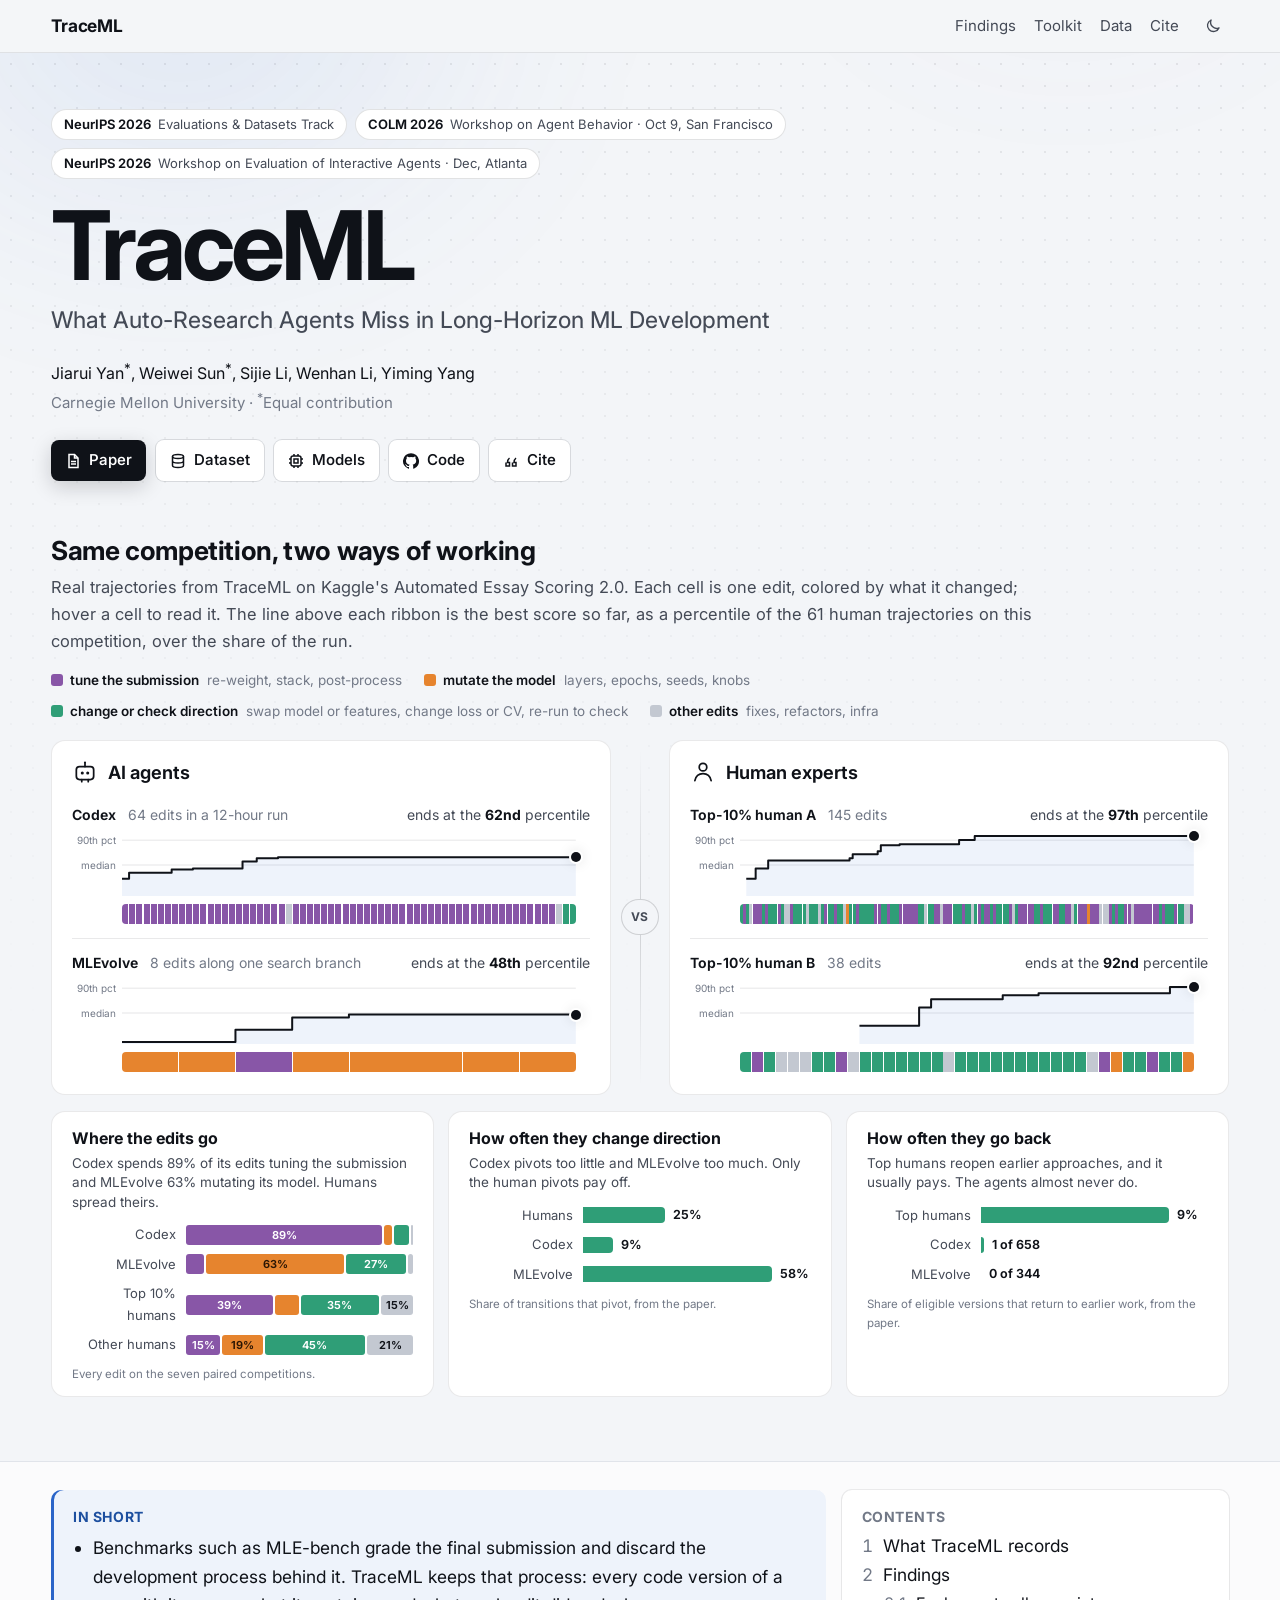
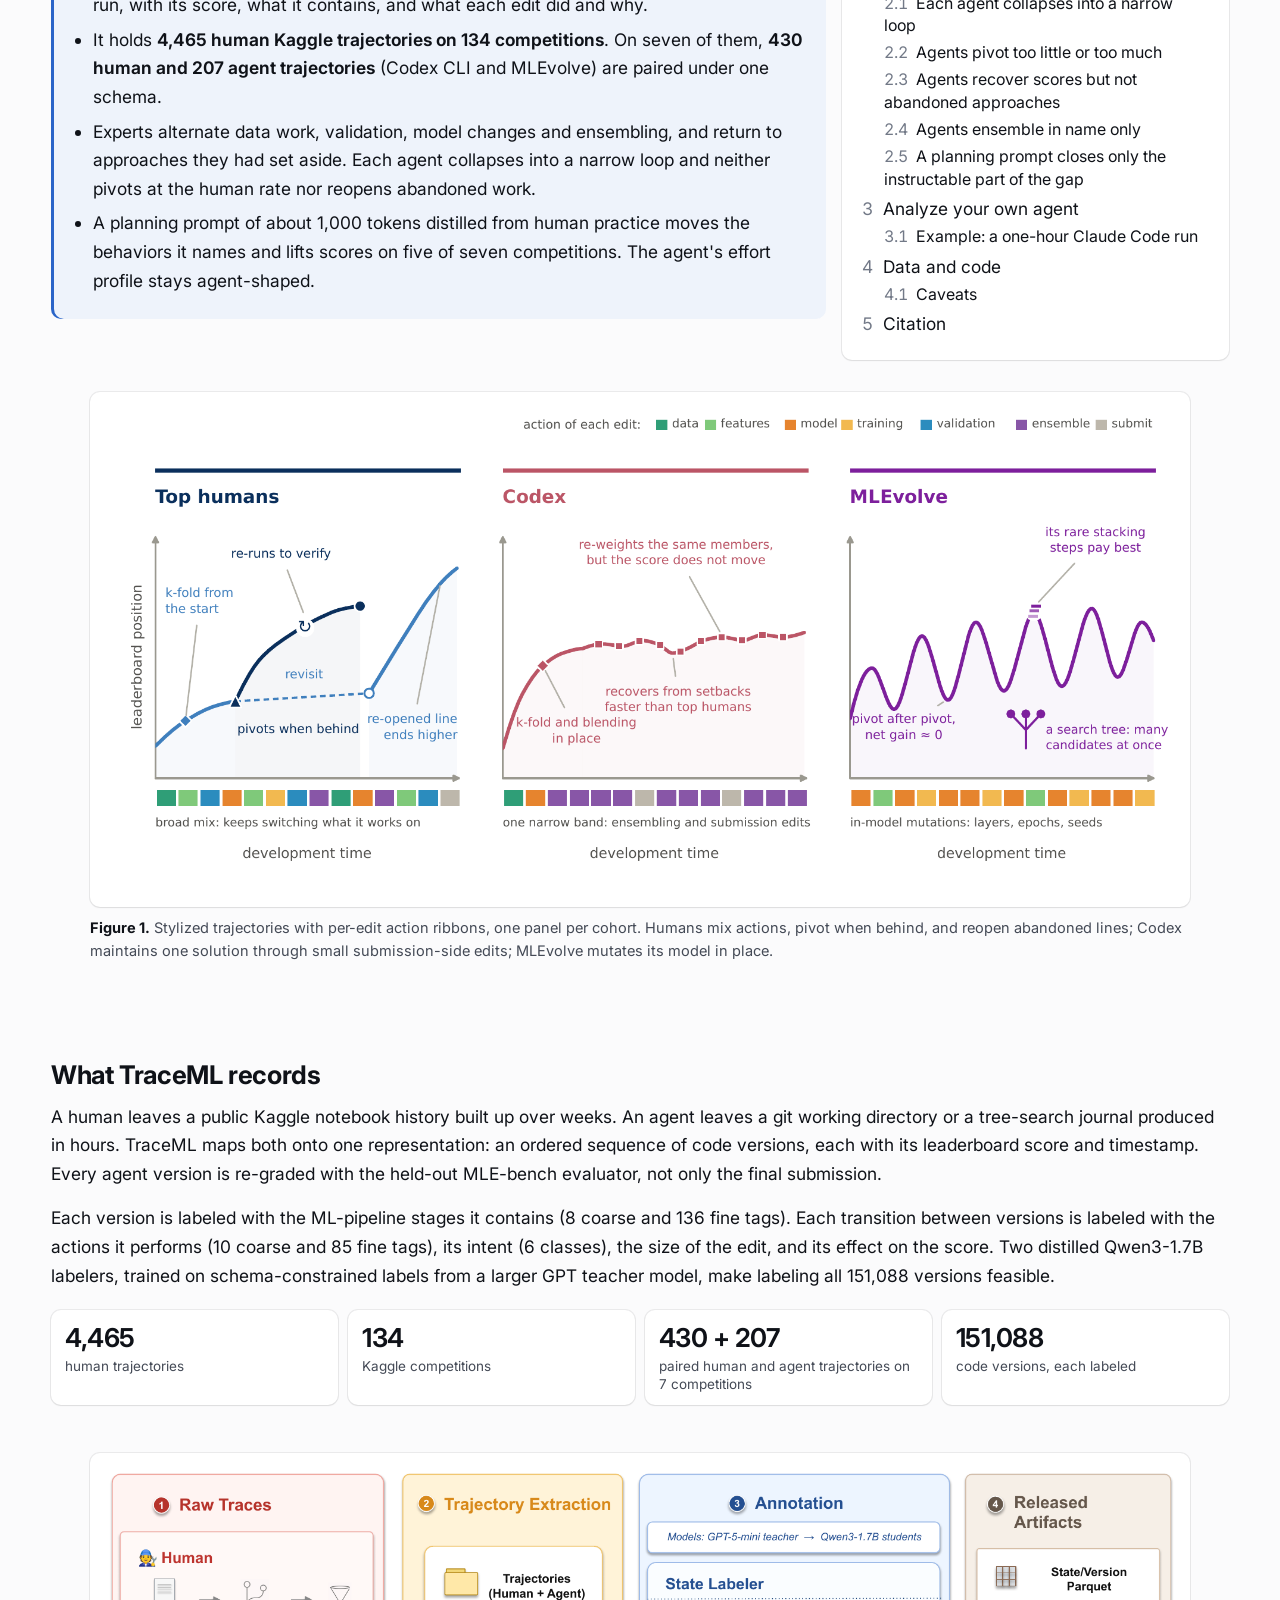
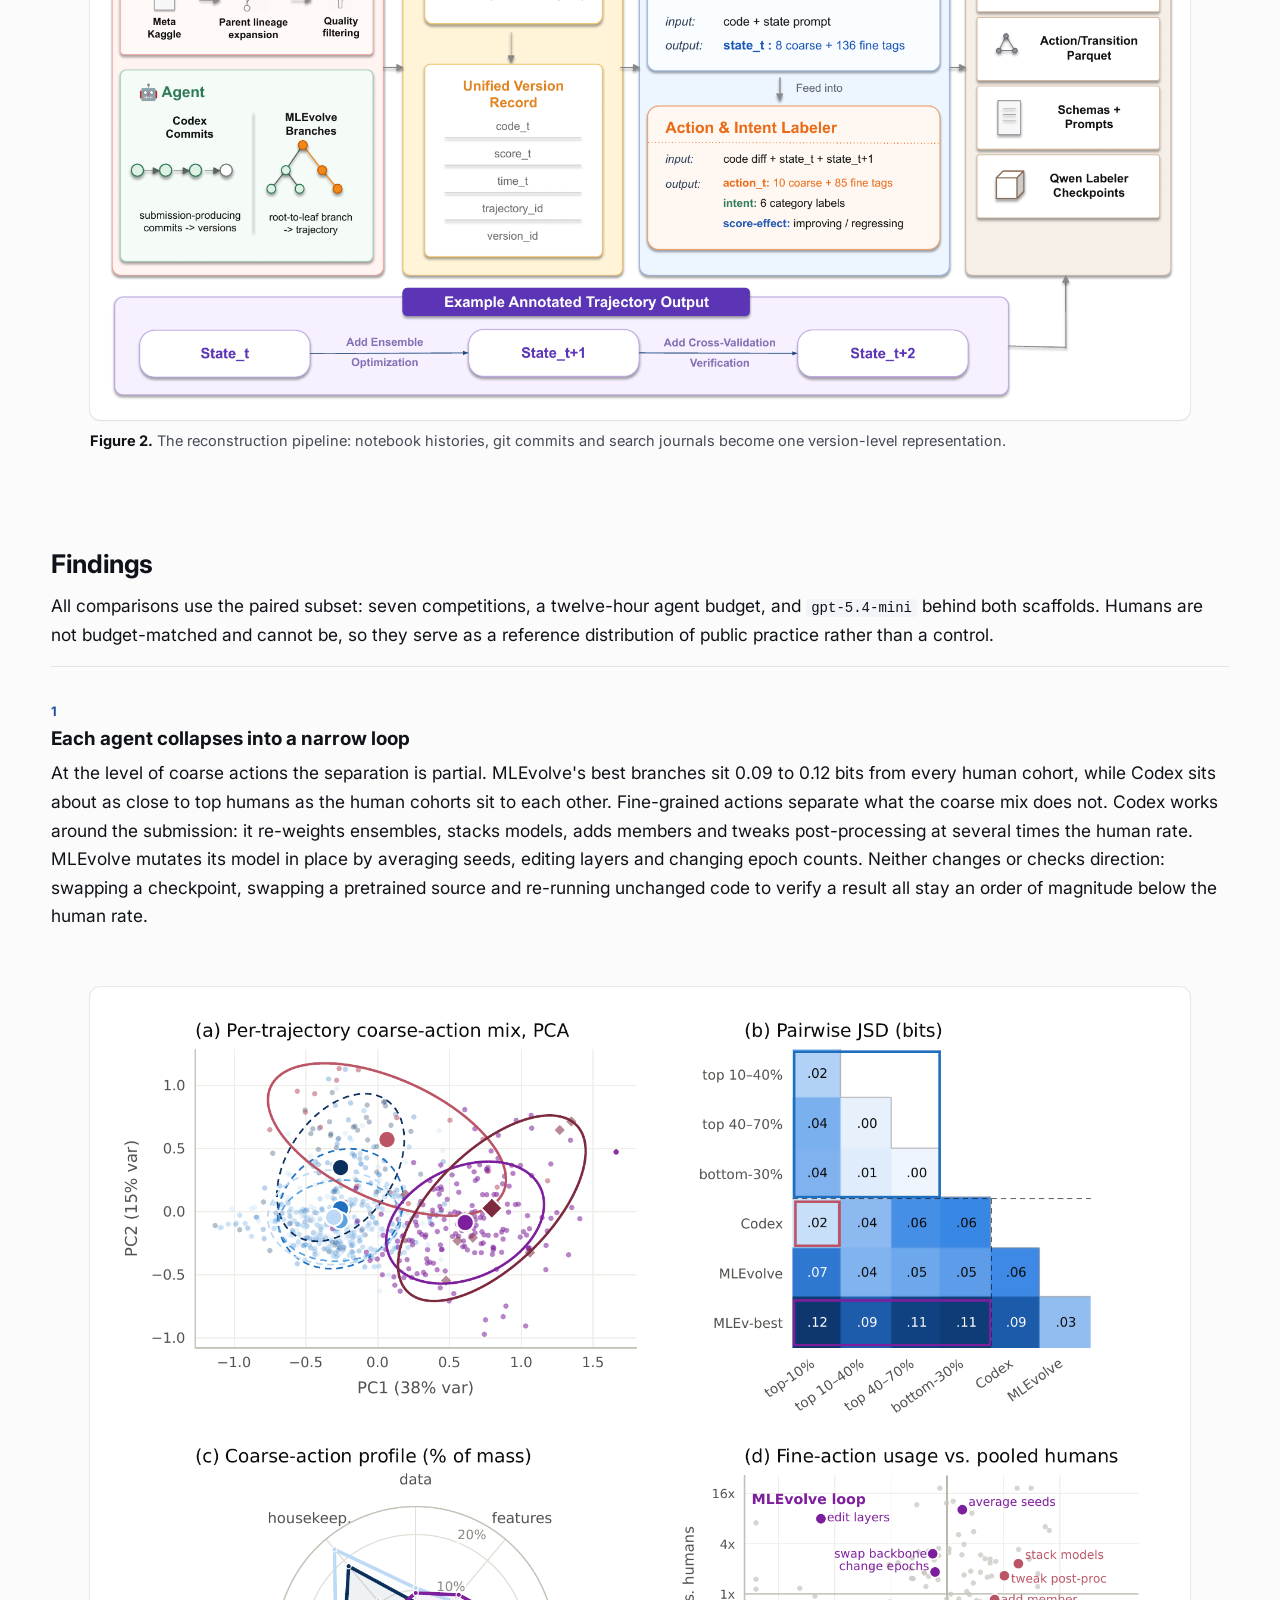
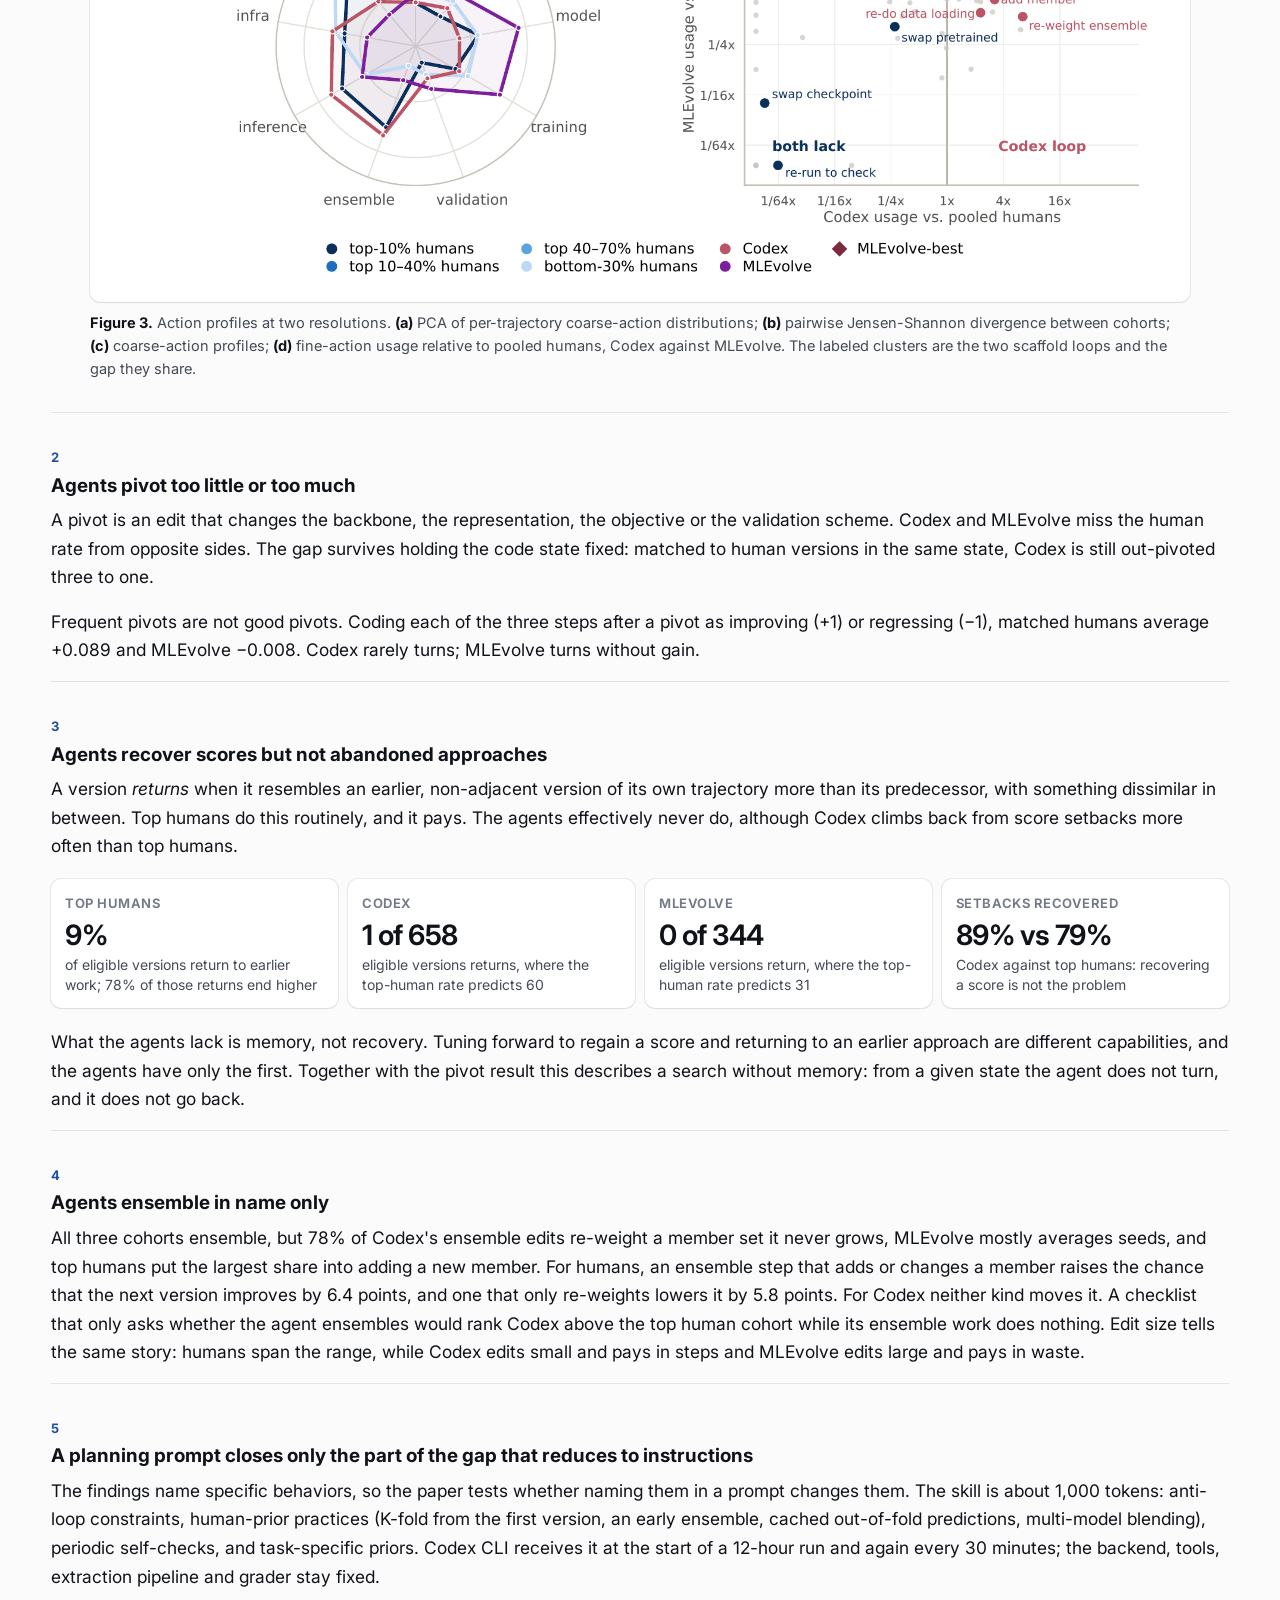
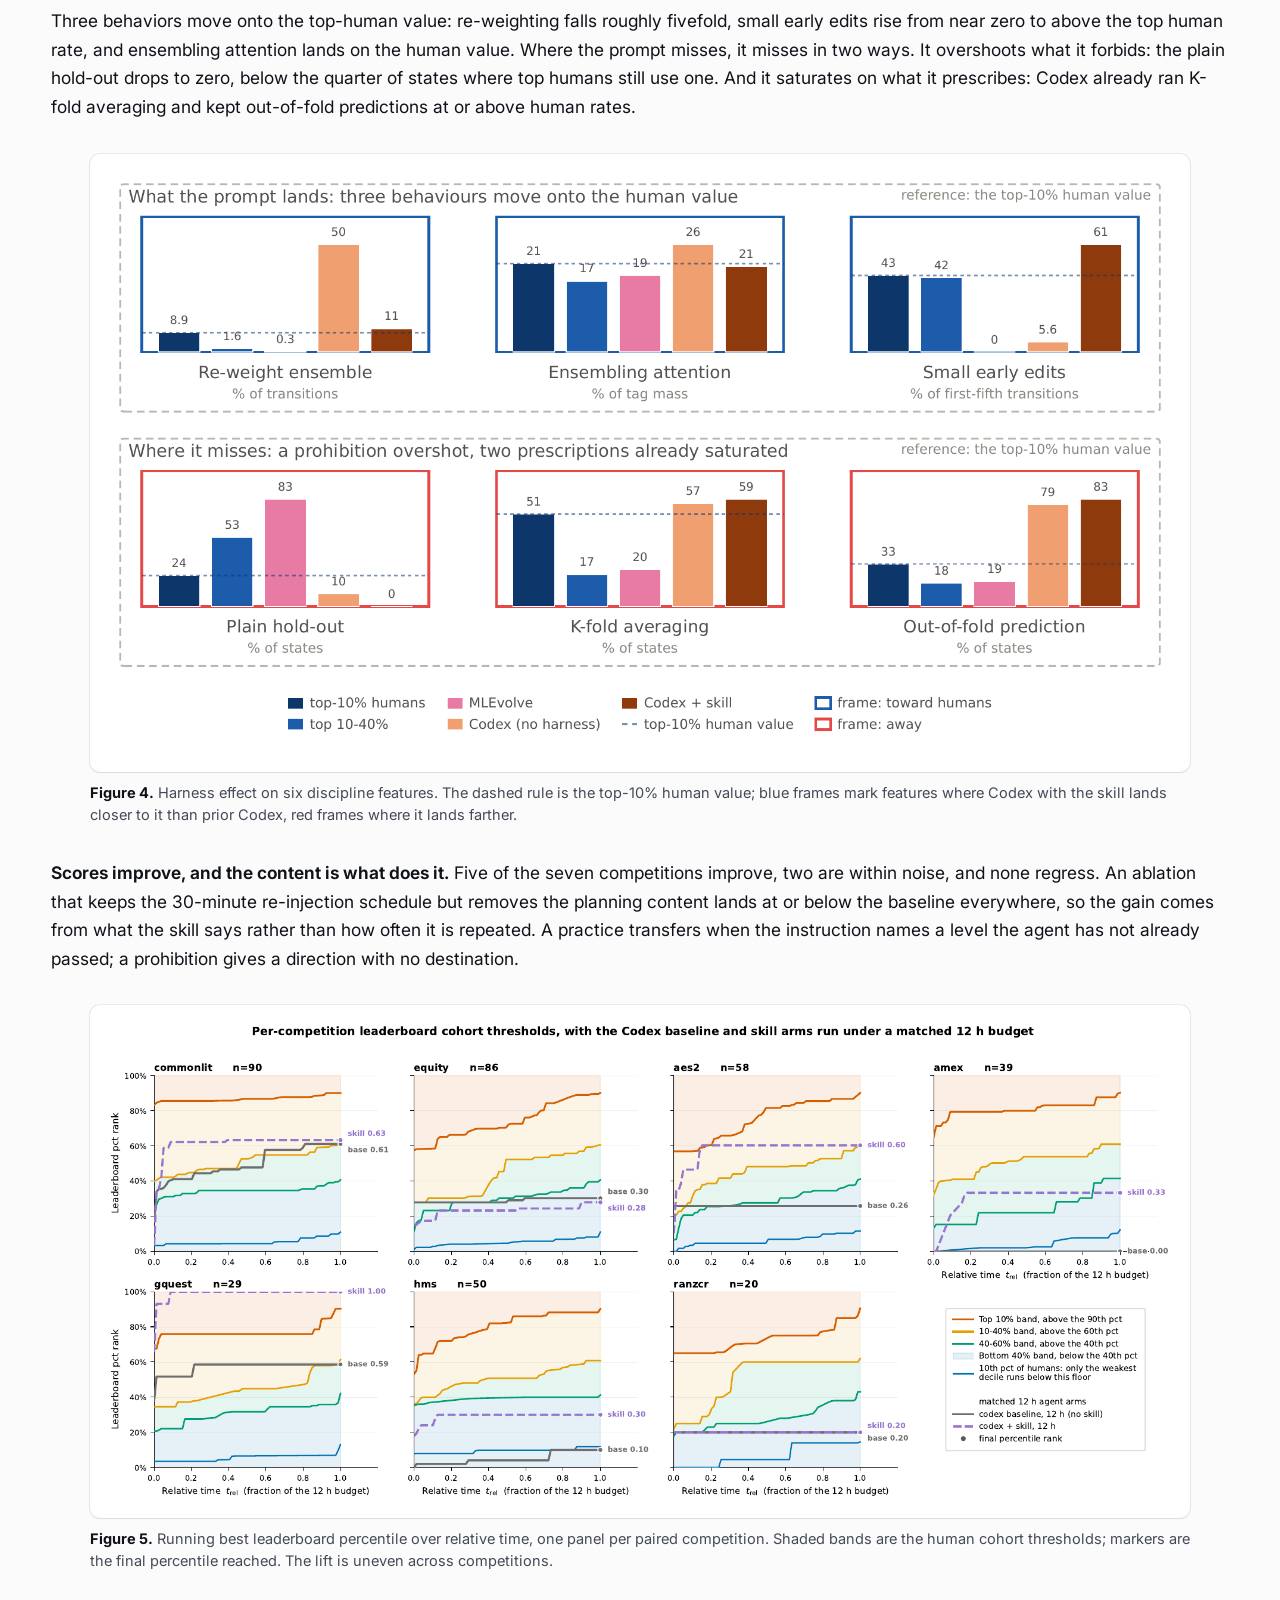
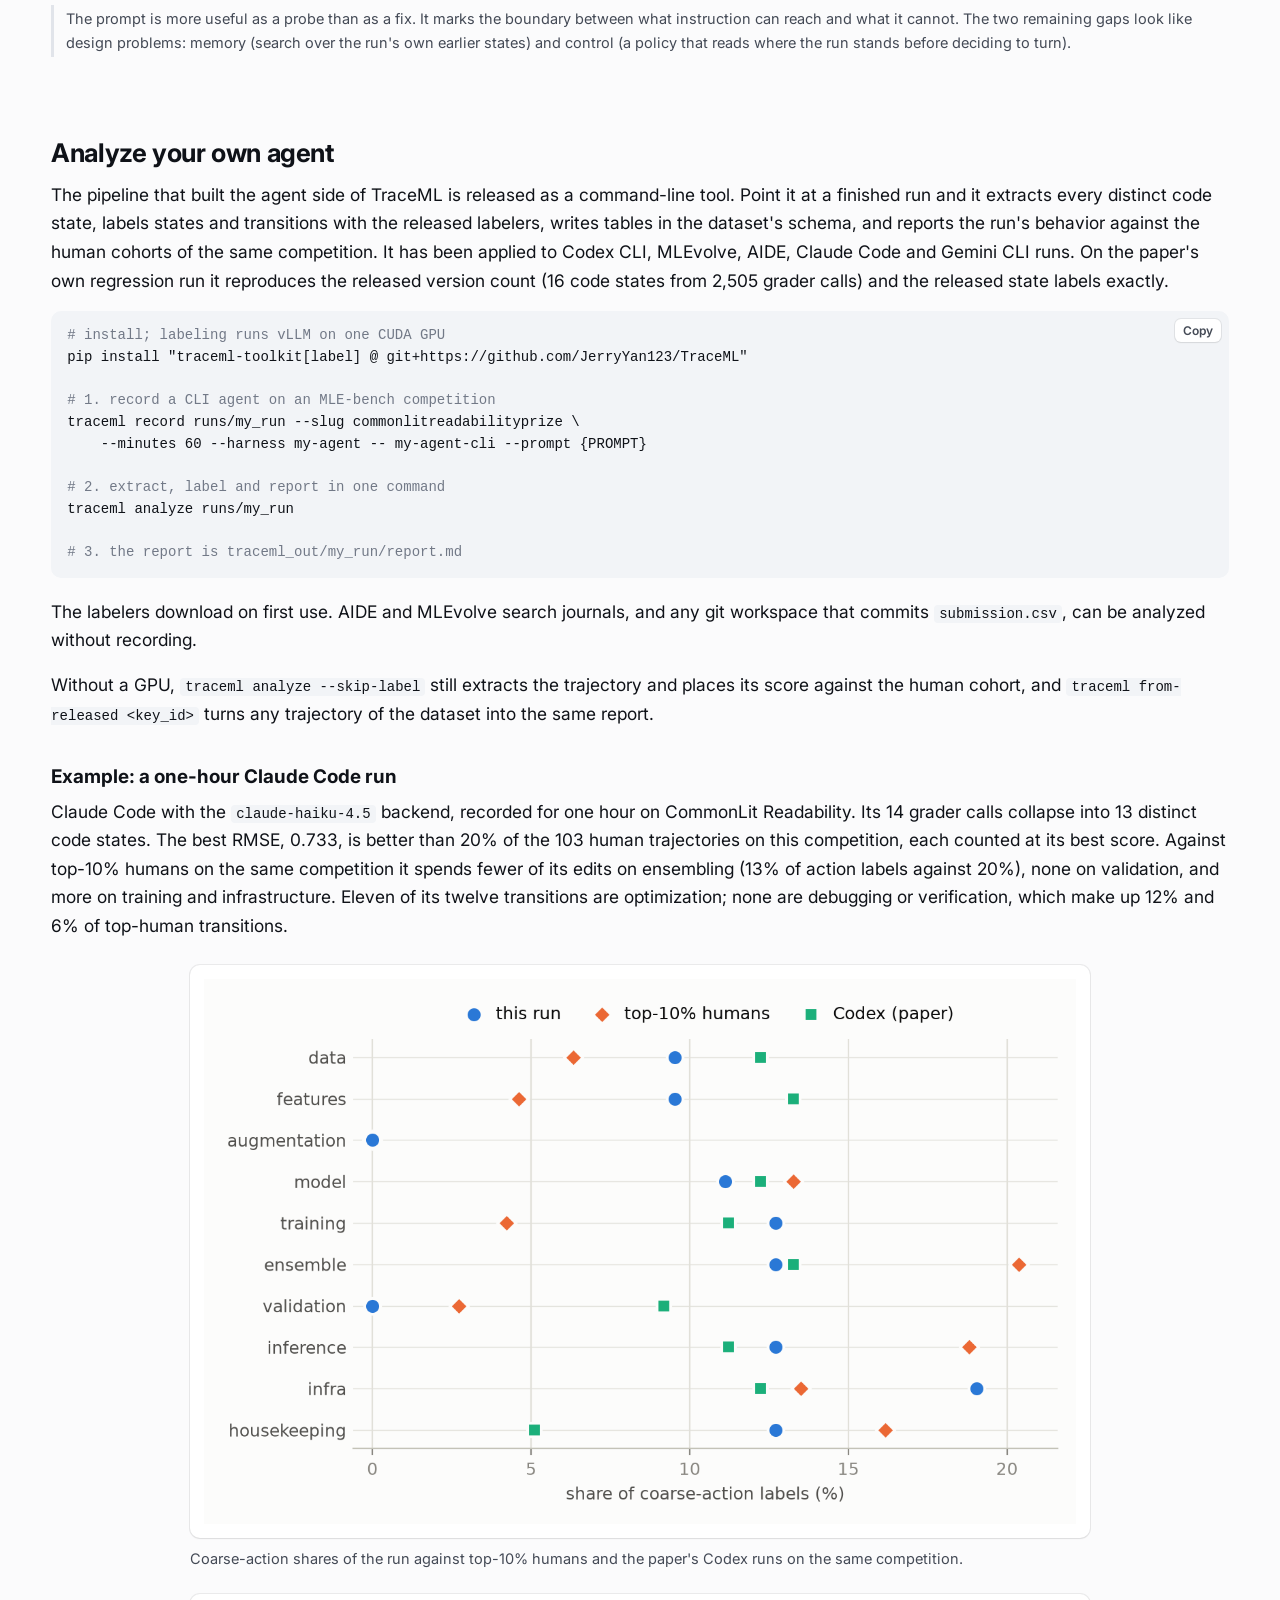
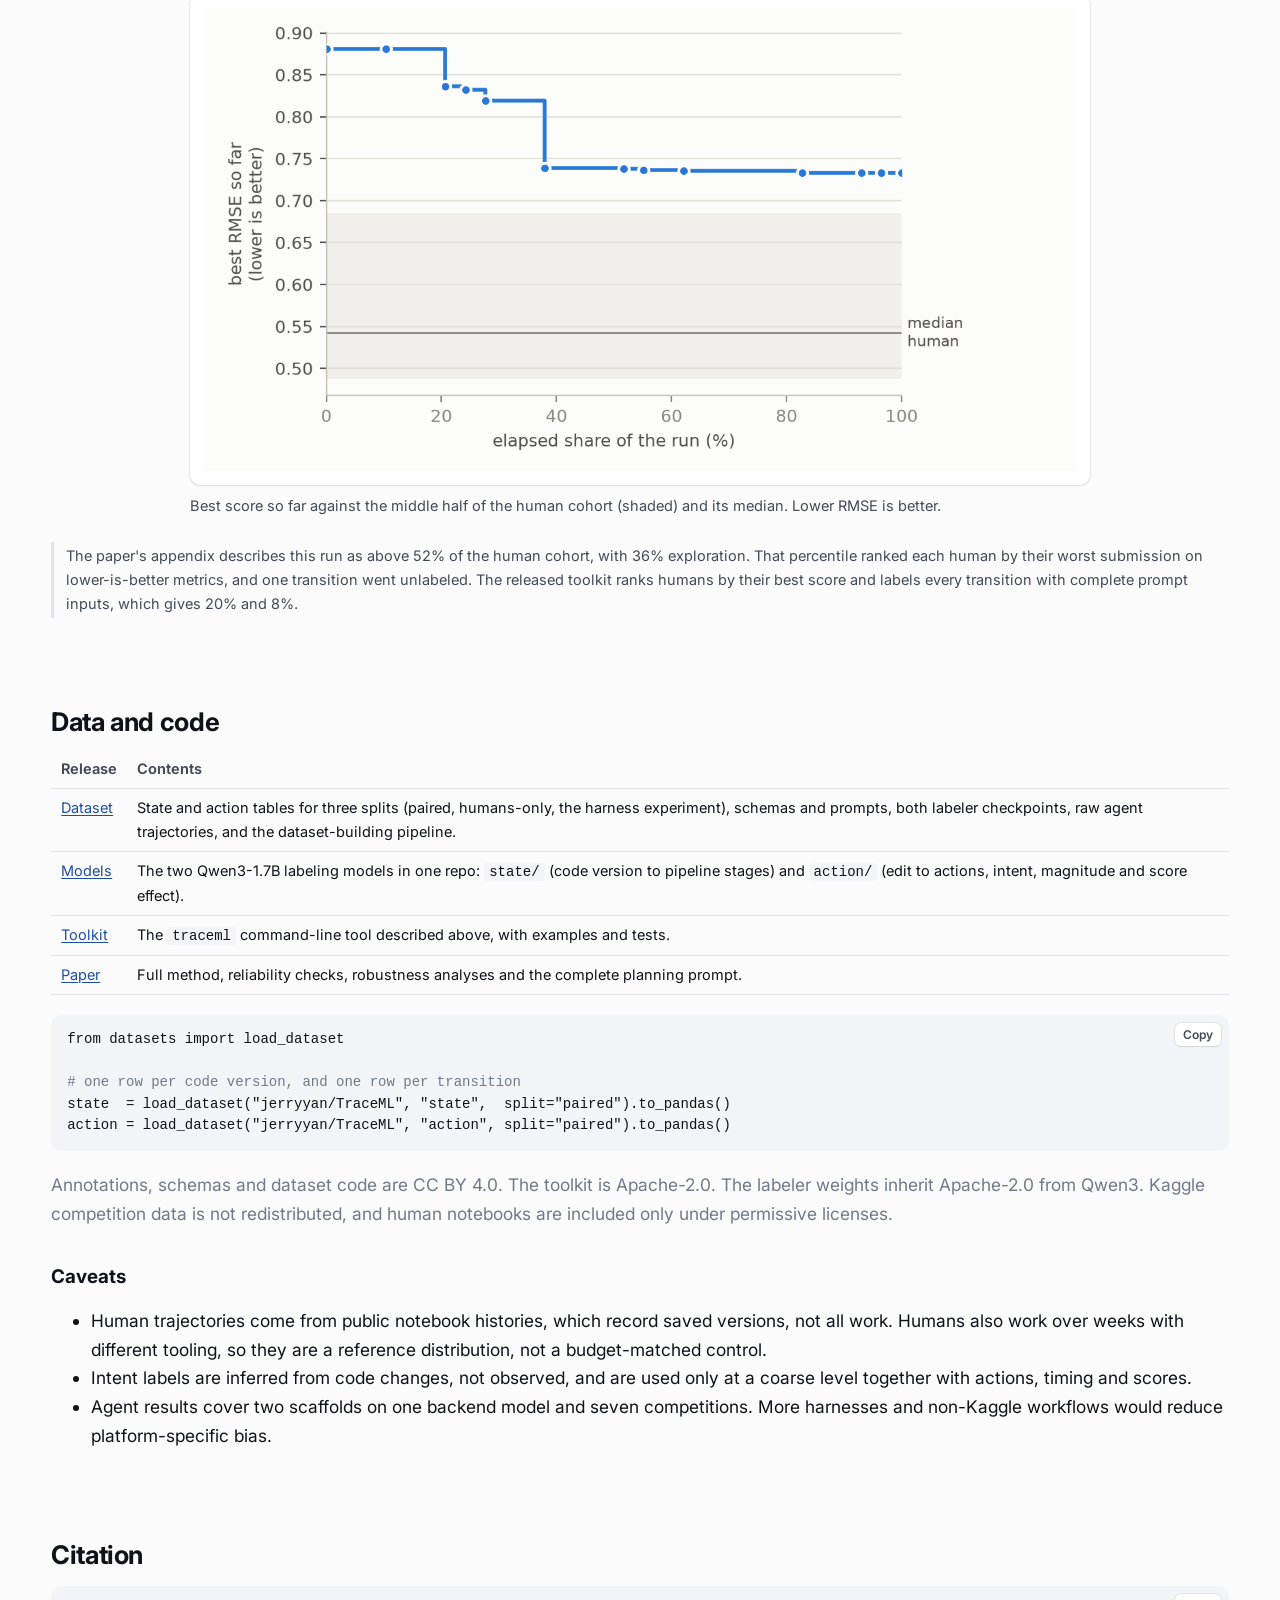
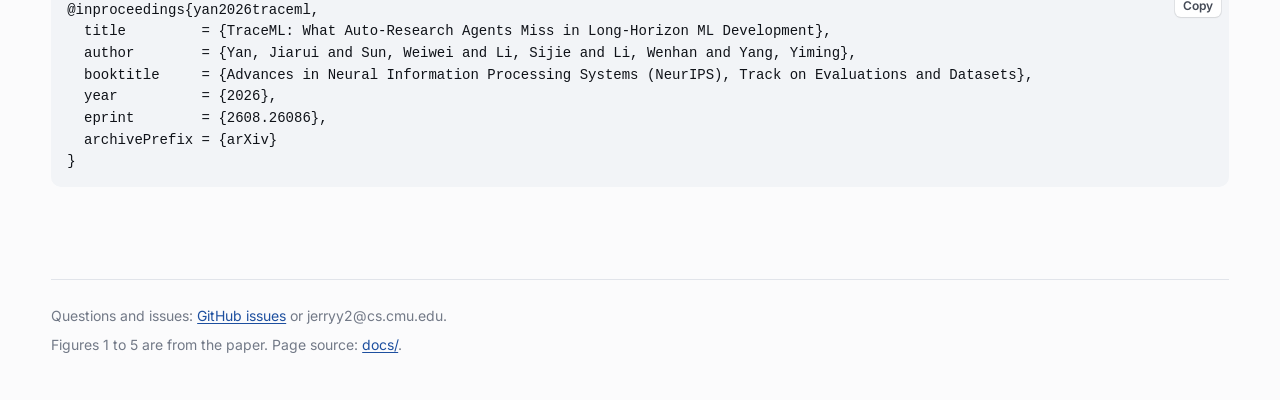
==== commit 202cc49b: "Add the NeurIPS 2026 IAEval workshop acceptance The paper is also accepted at the NeurIPS 2026 Works" ====
--- a/docs/index.html
+++ b/docs/index.html
@@ -47,6 +47,7 @@
     <div class="badges">
       <span class="badge"><b>NeurIPS 2026</b>Evaluations &amp; Datasets Track</span>
       <span class="badge"><b>COLM 2026</b>Workshop on Agent Behavior &middot; Oct 9, San Francisco</span>
+      <span class="badge"><b>NeurIPS 2026</b>Workshop on Evaluation of Interactive Agents &middot; Dec, Atlanta</span>
     </div>
     <h1>TraceML</h1>
     <p class="subtitle">What Auto-Research Agents Miss in Long-Horizon ML Development</p>
